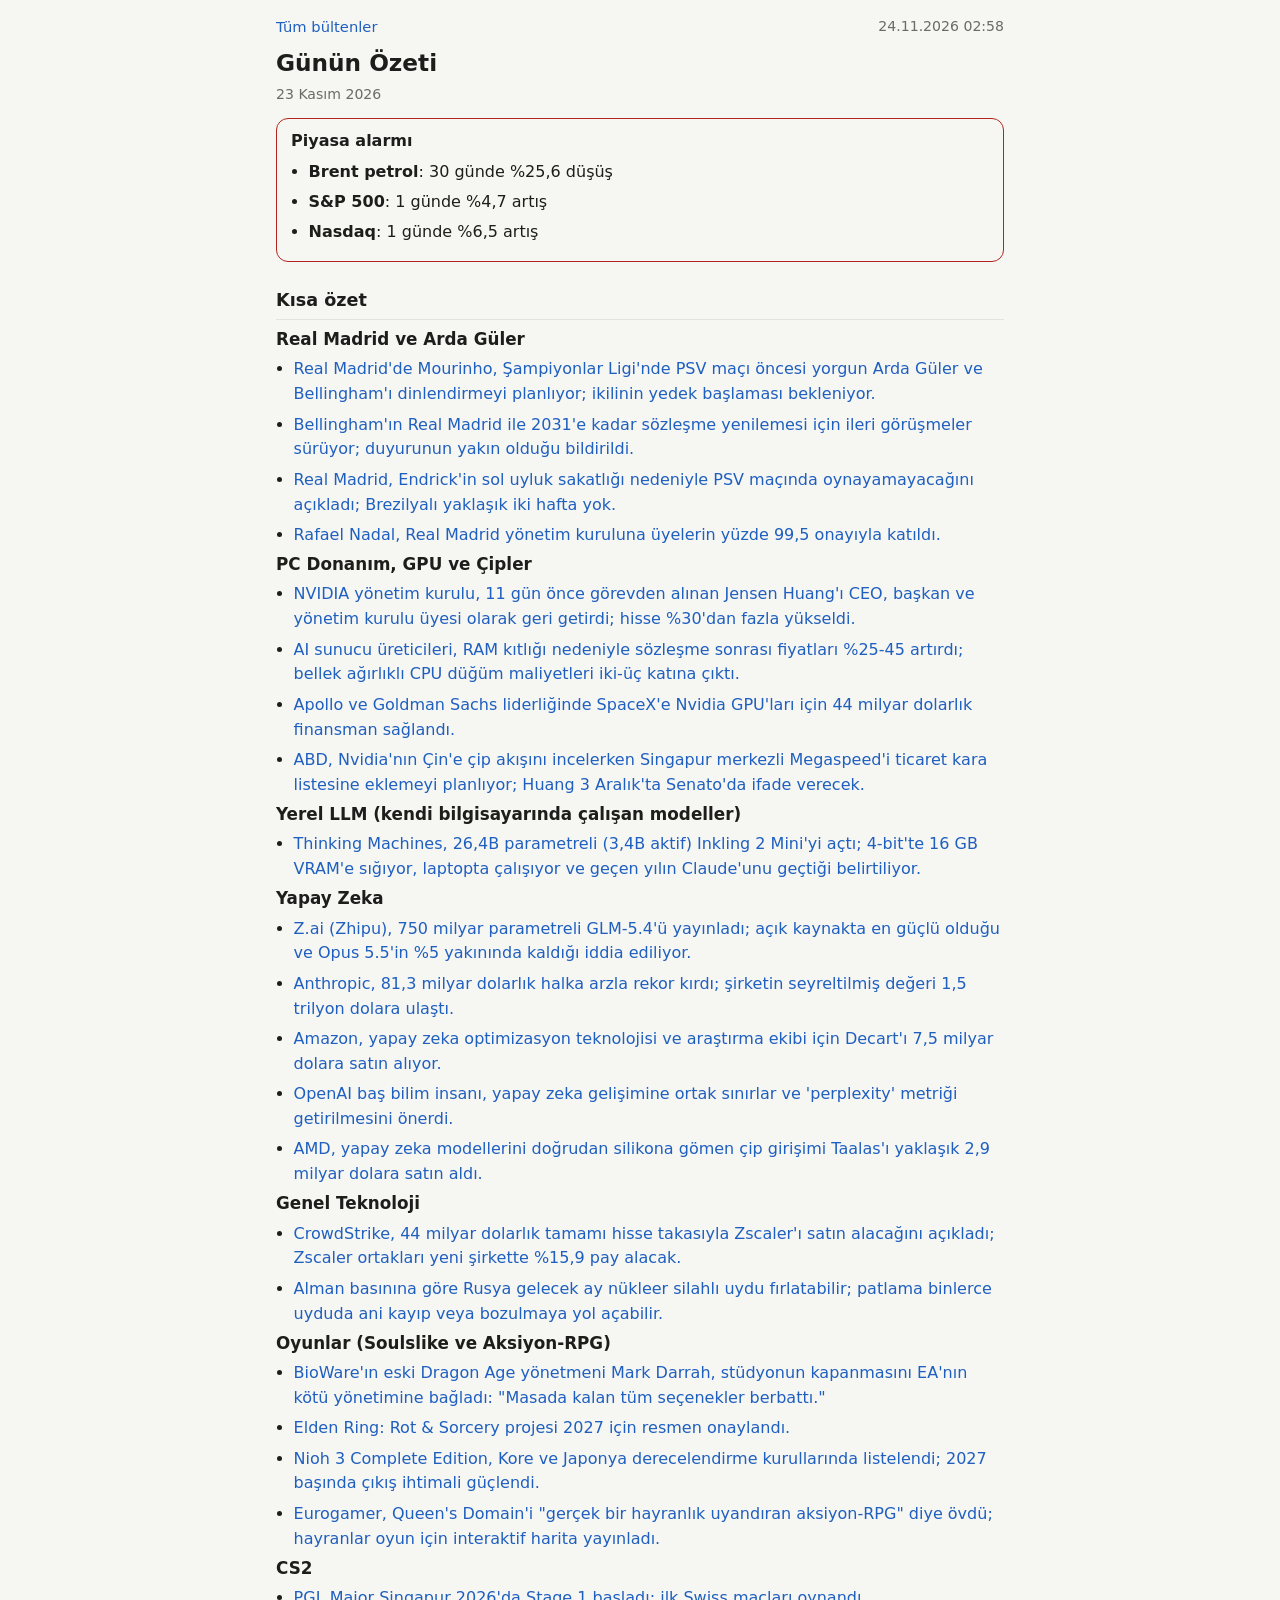
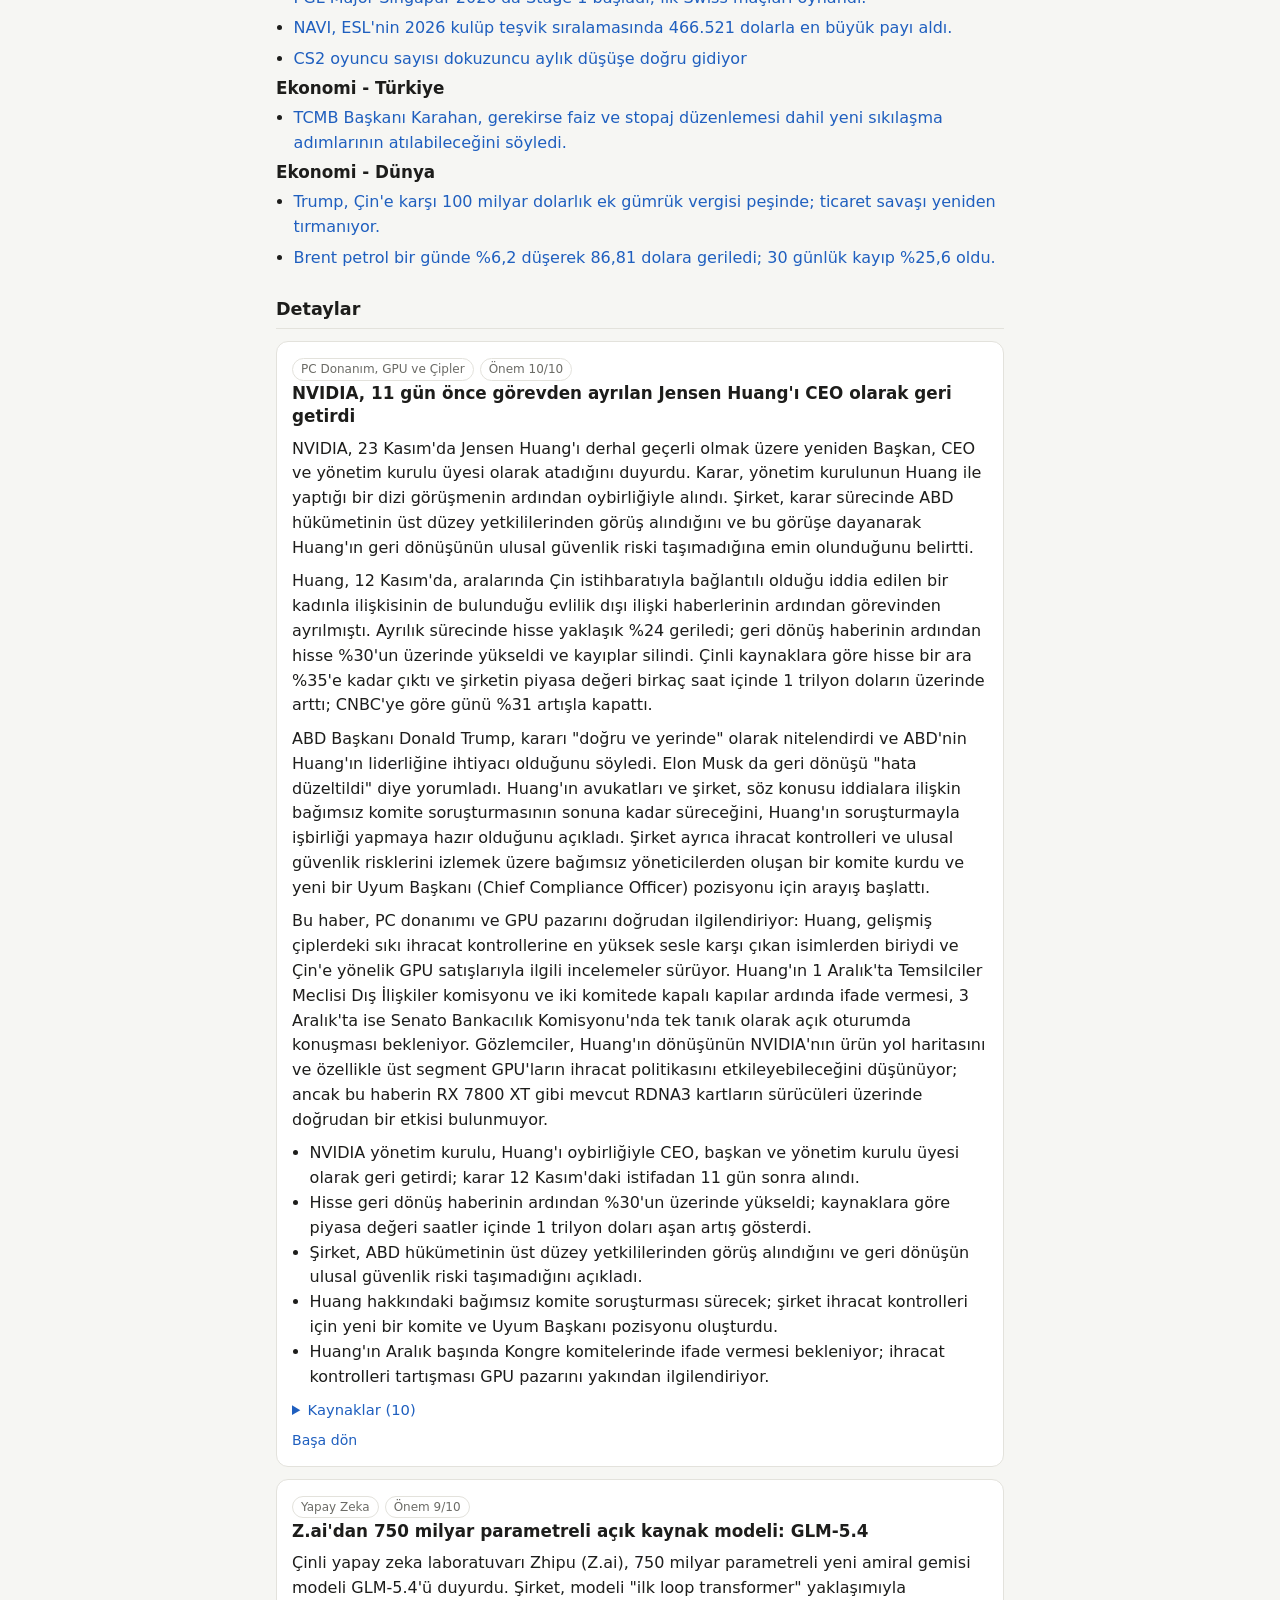
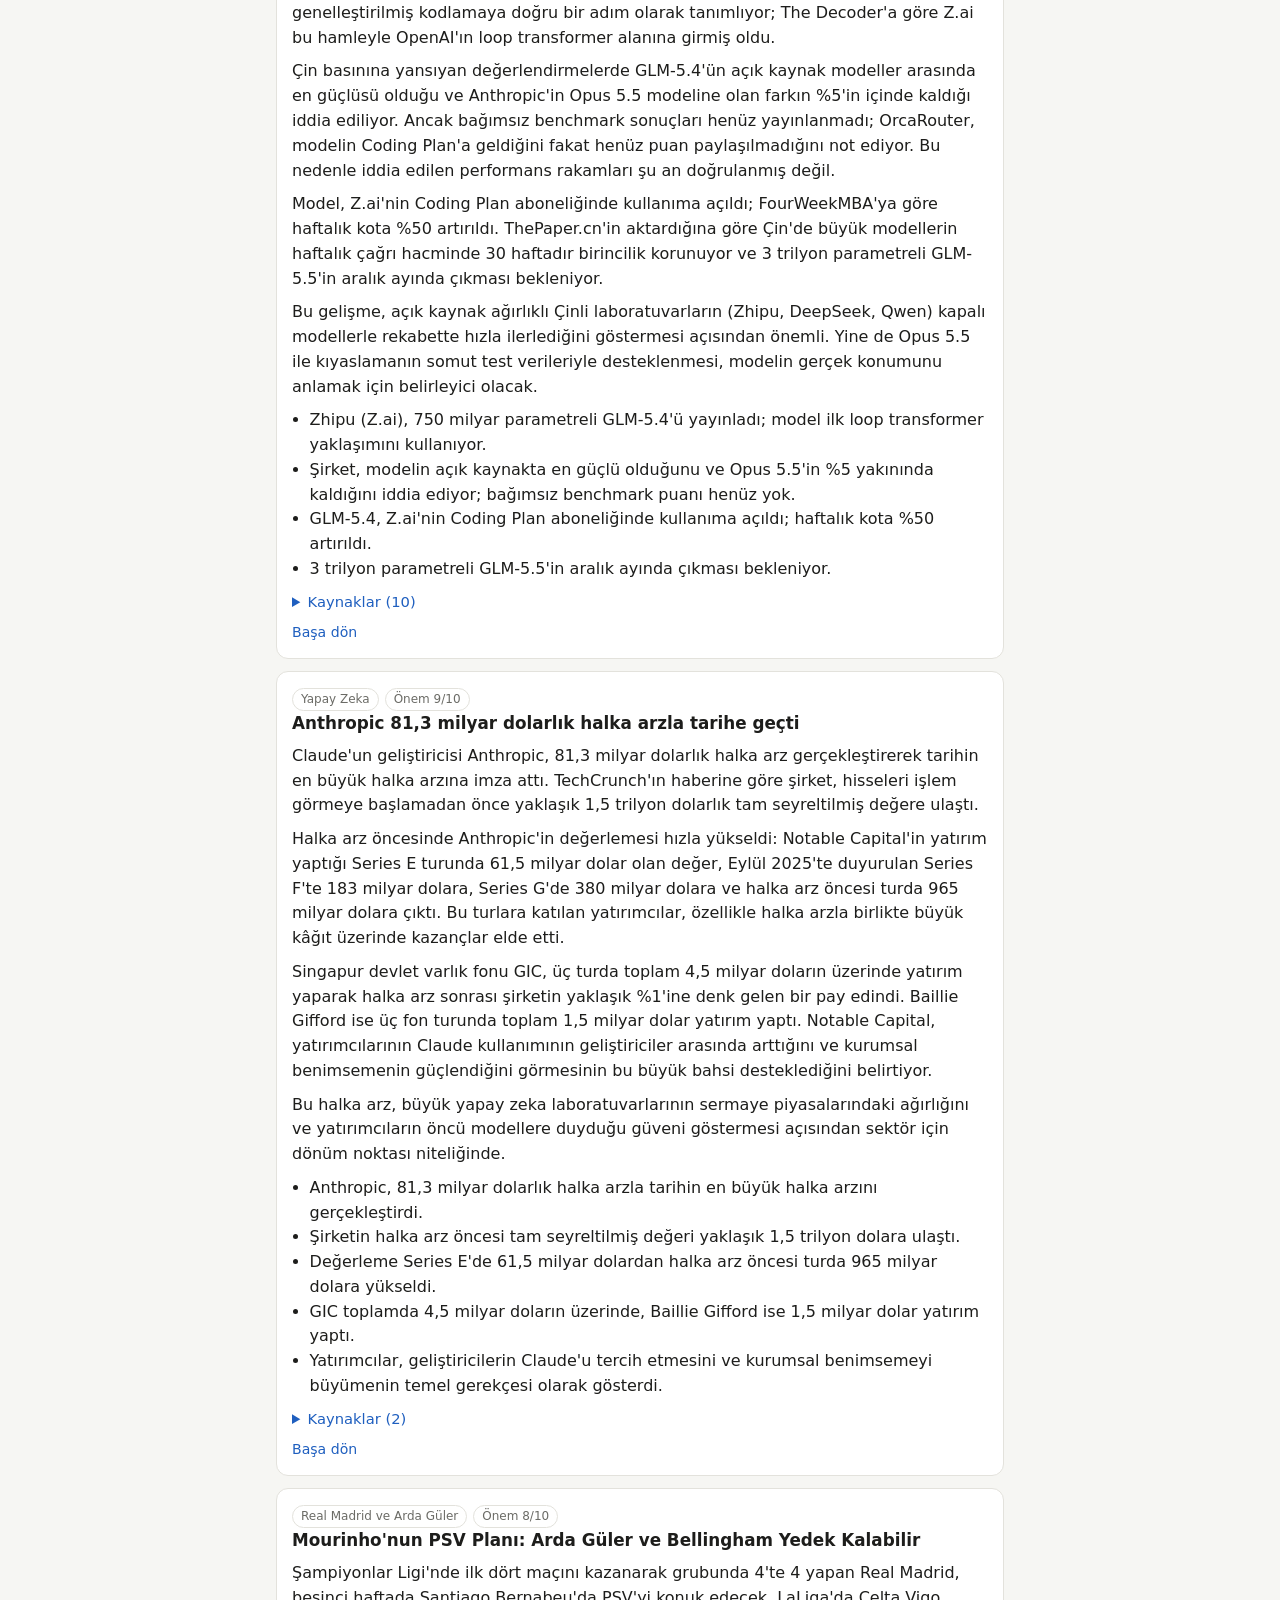
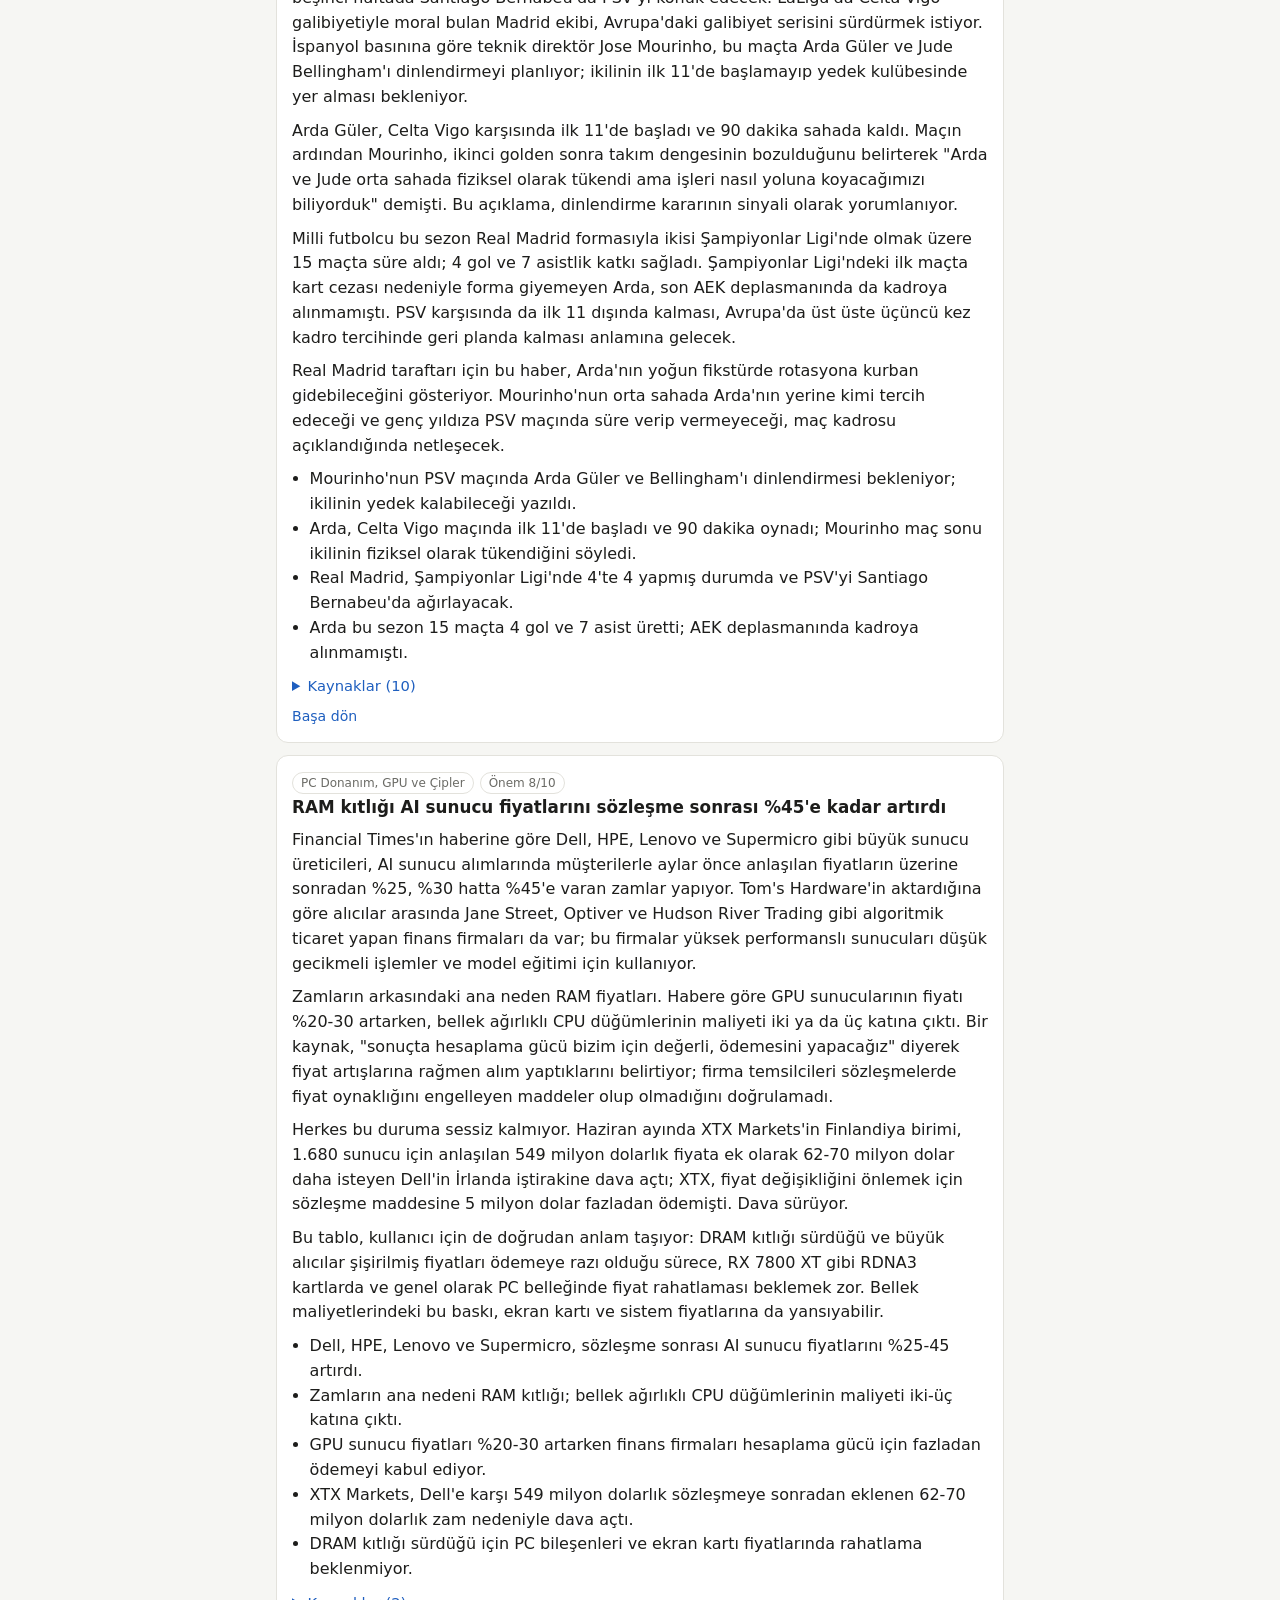
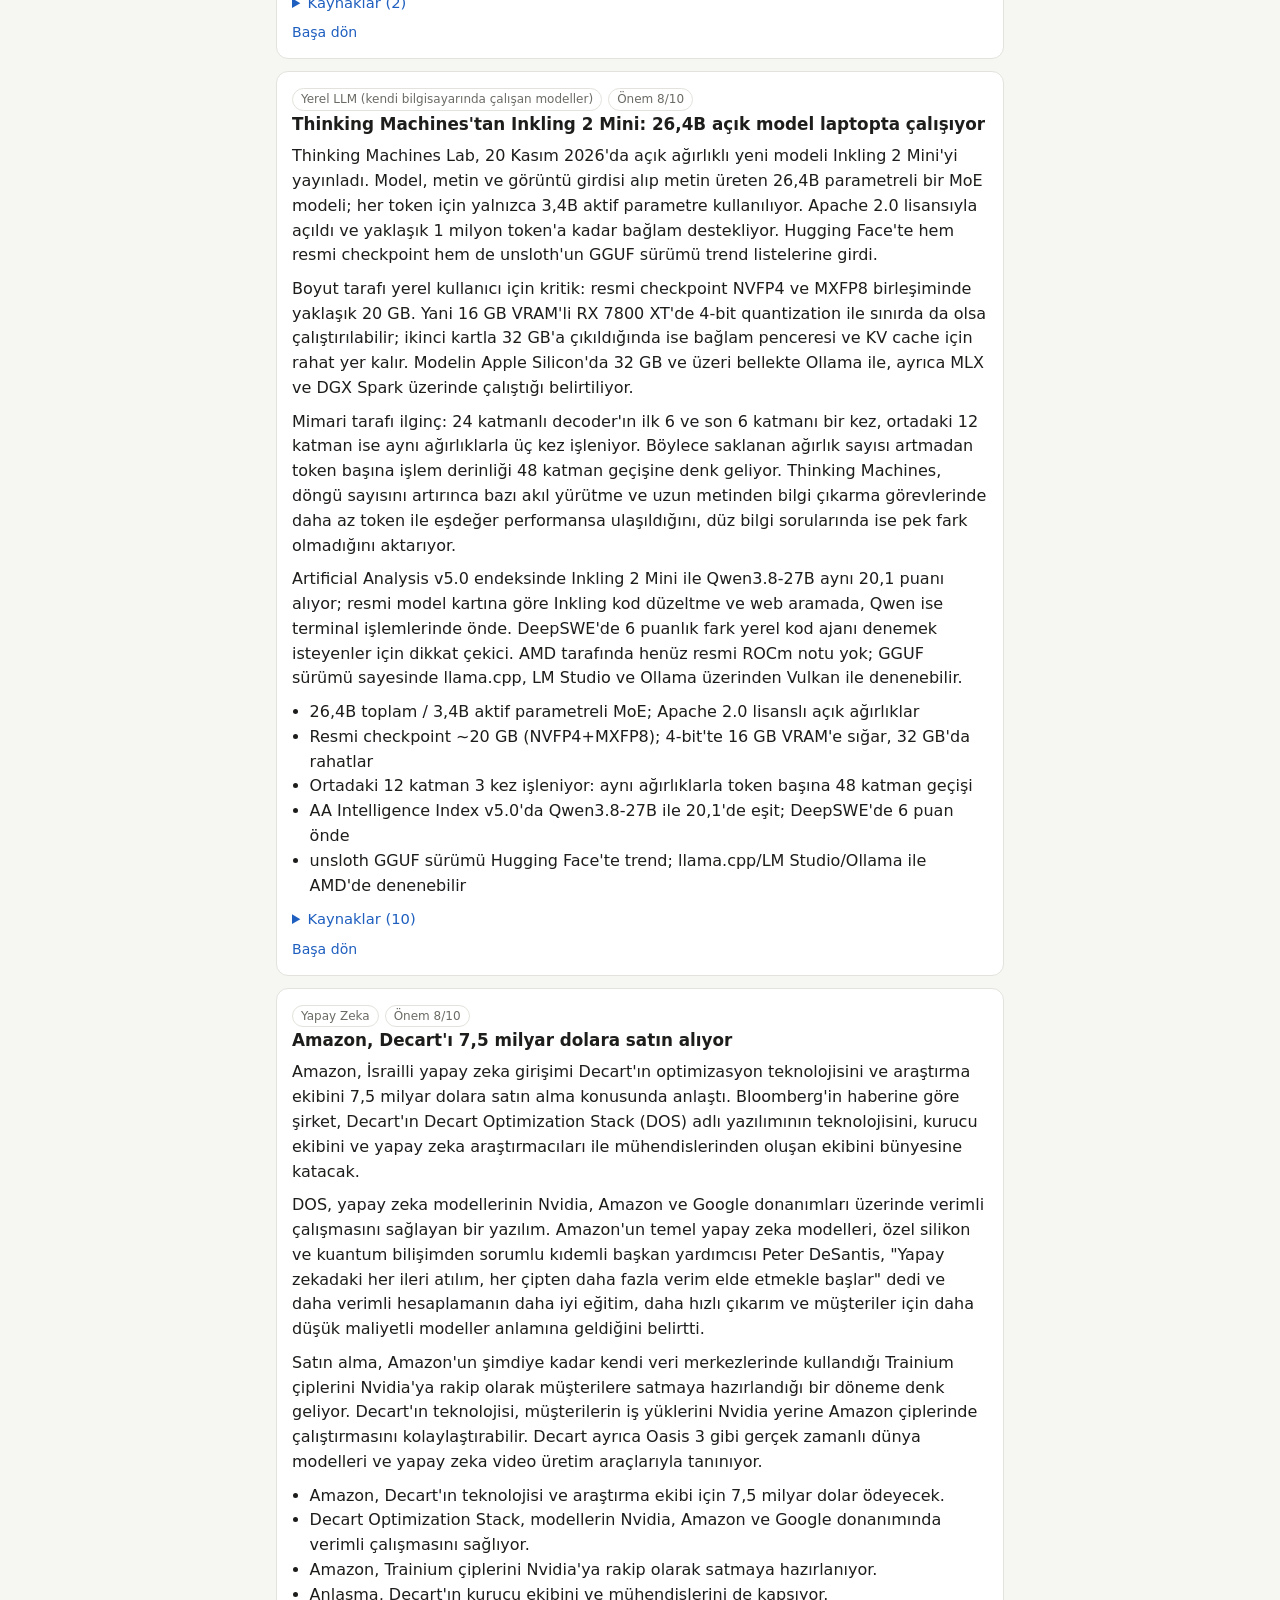
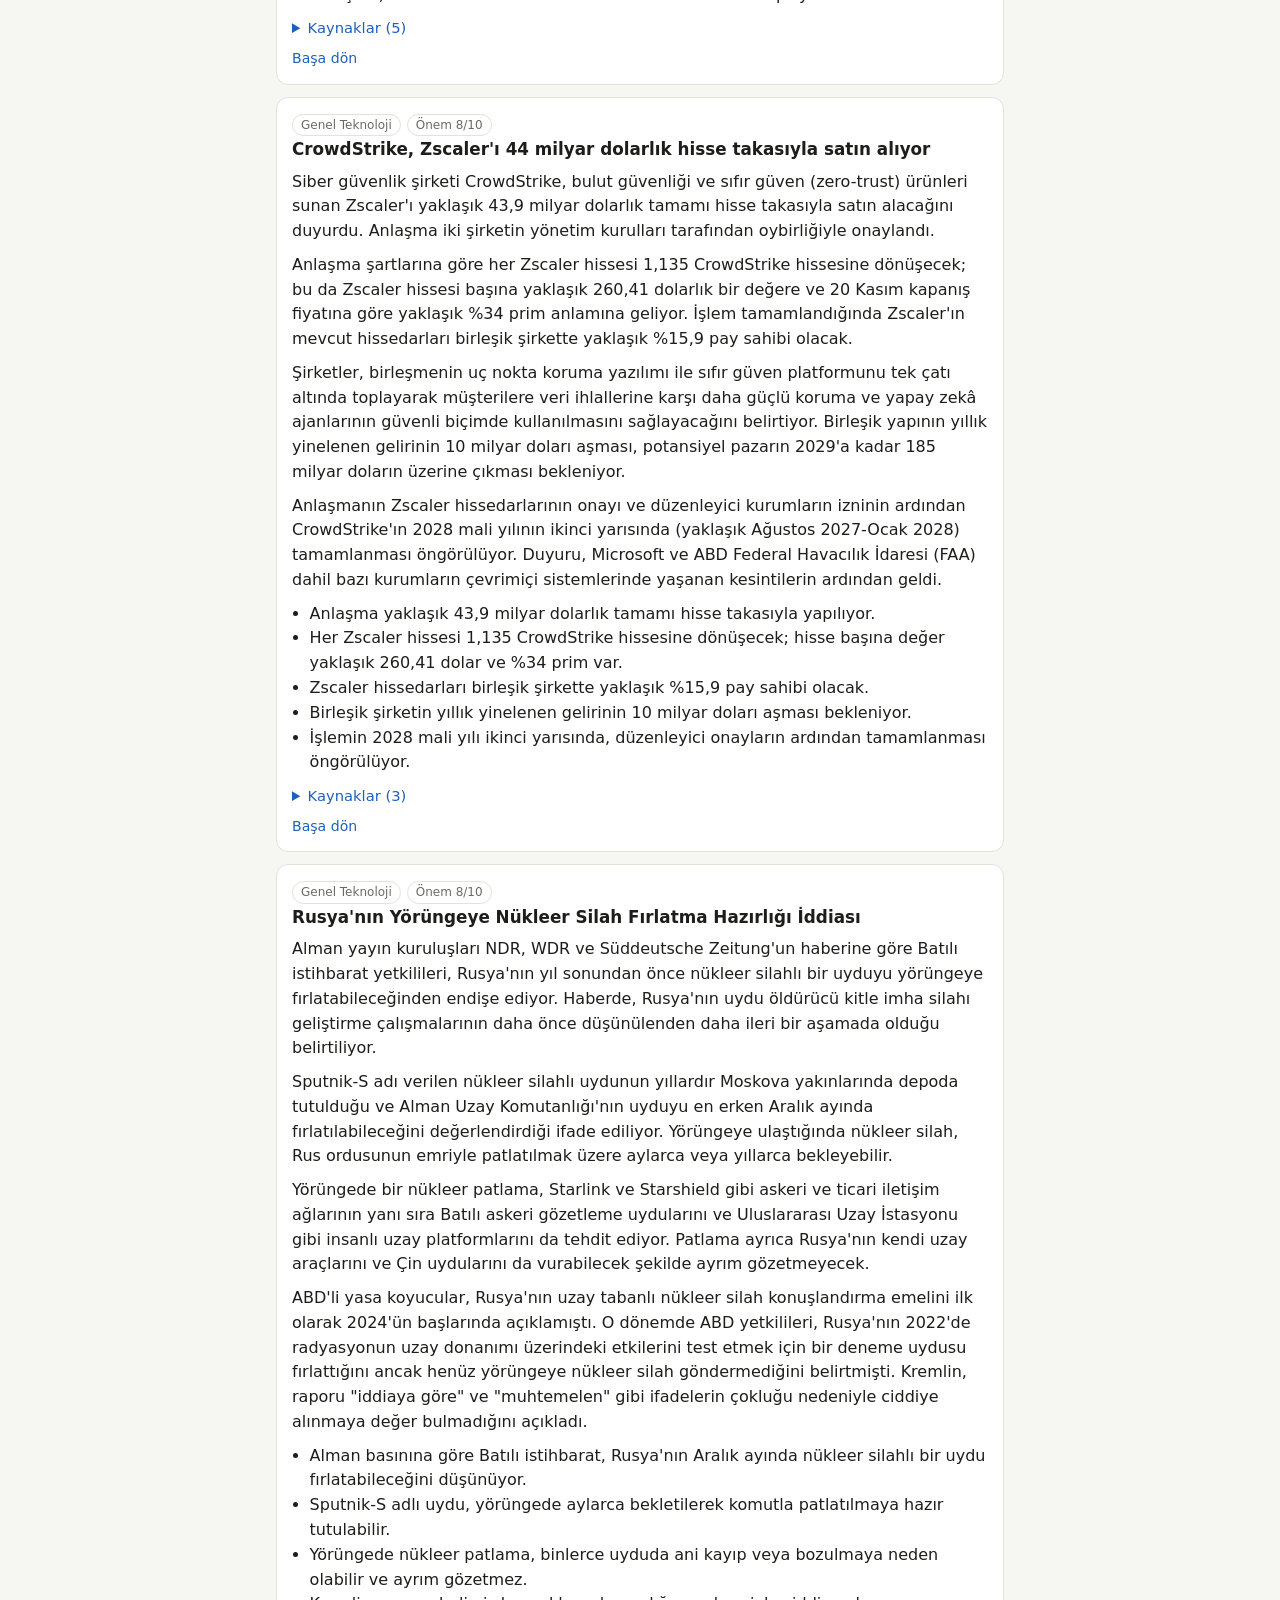
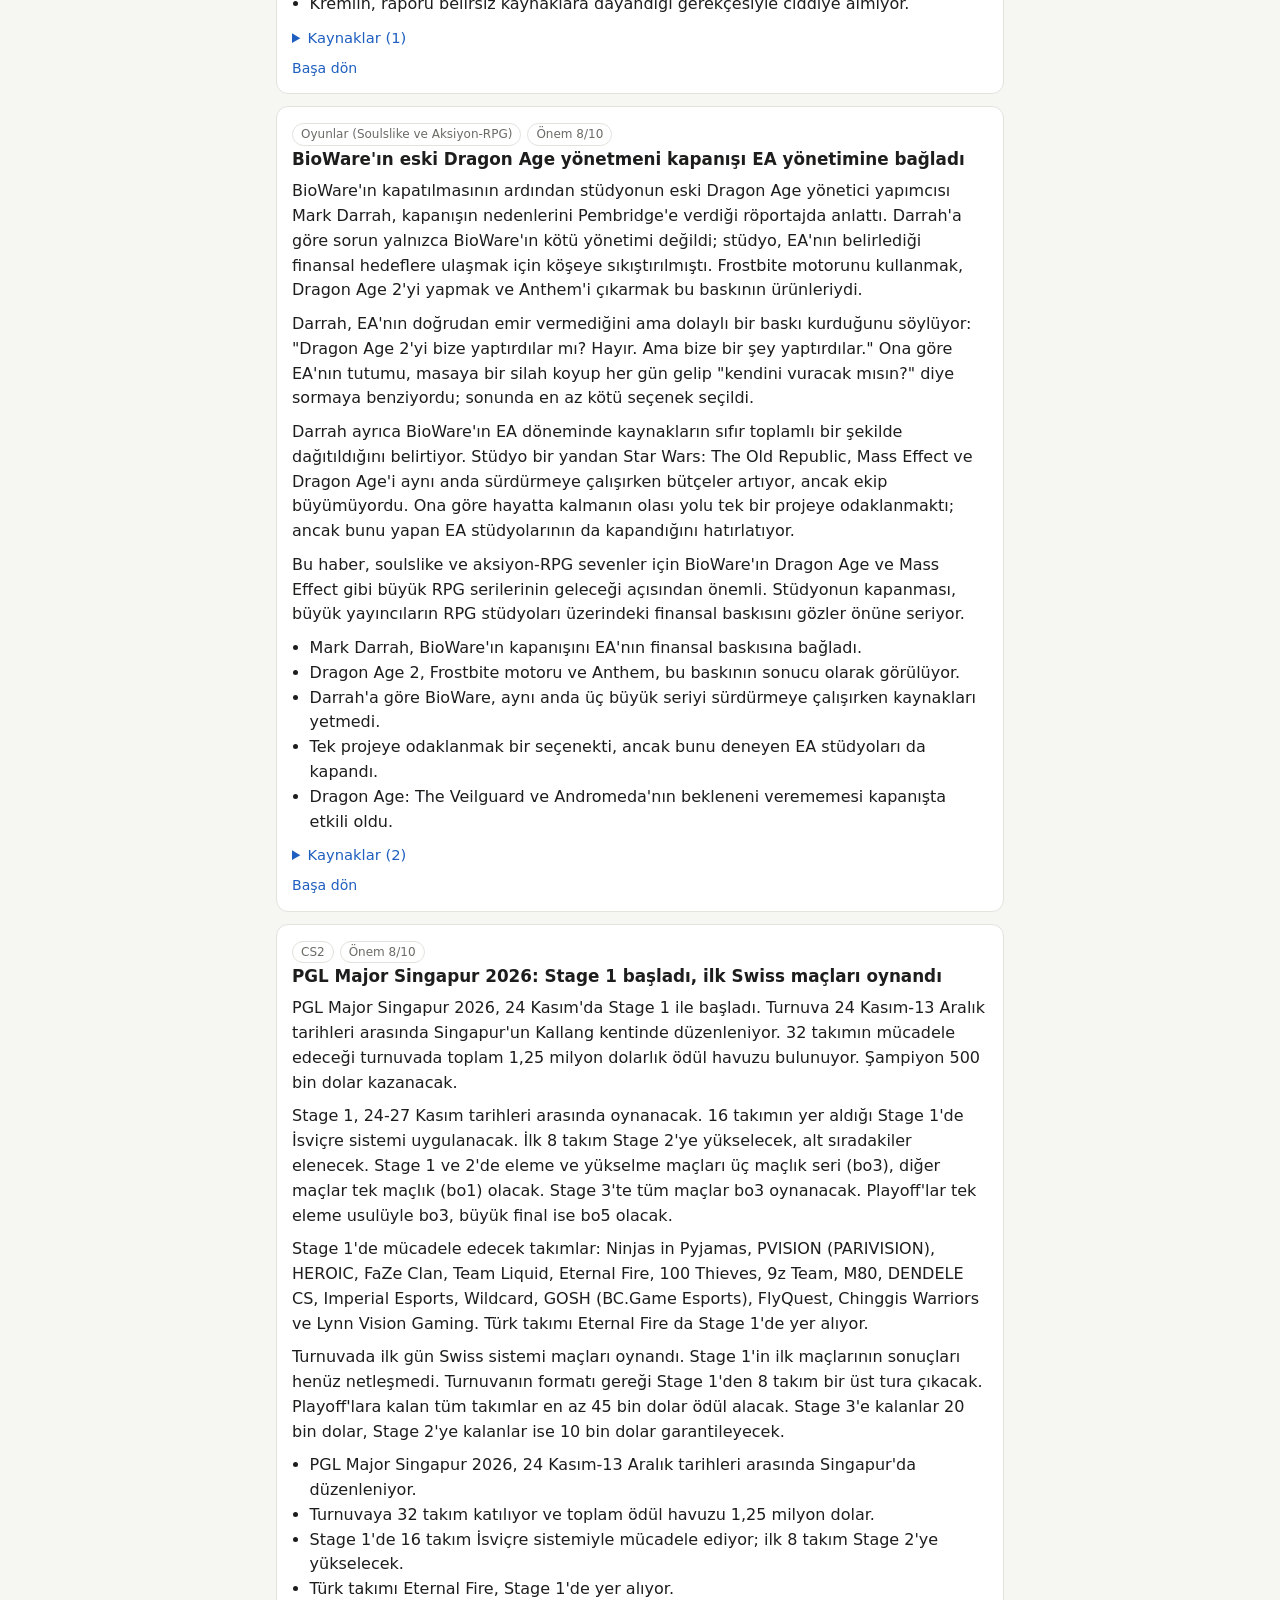
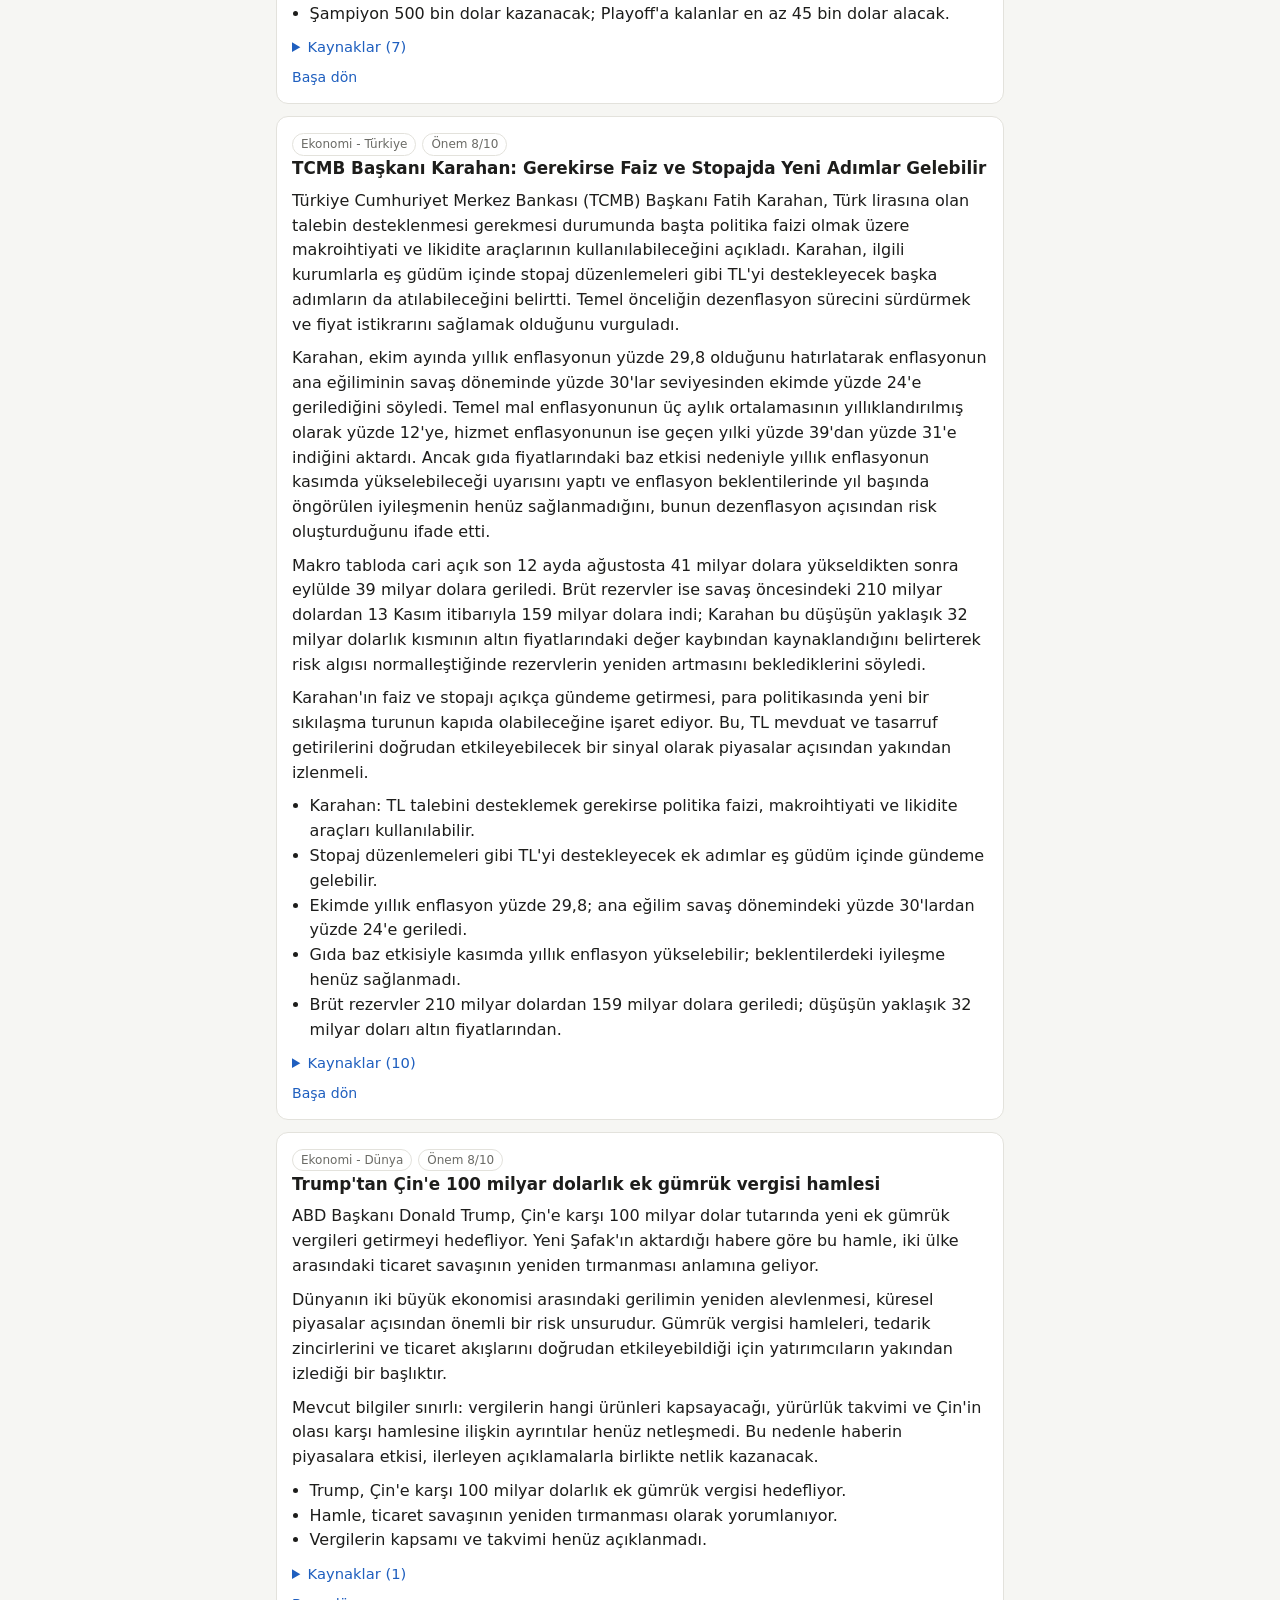
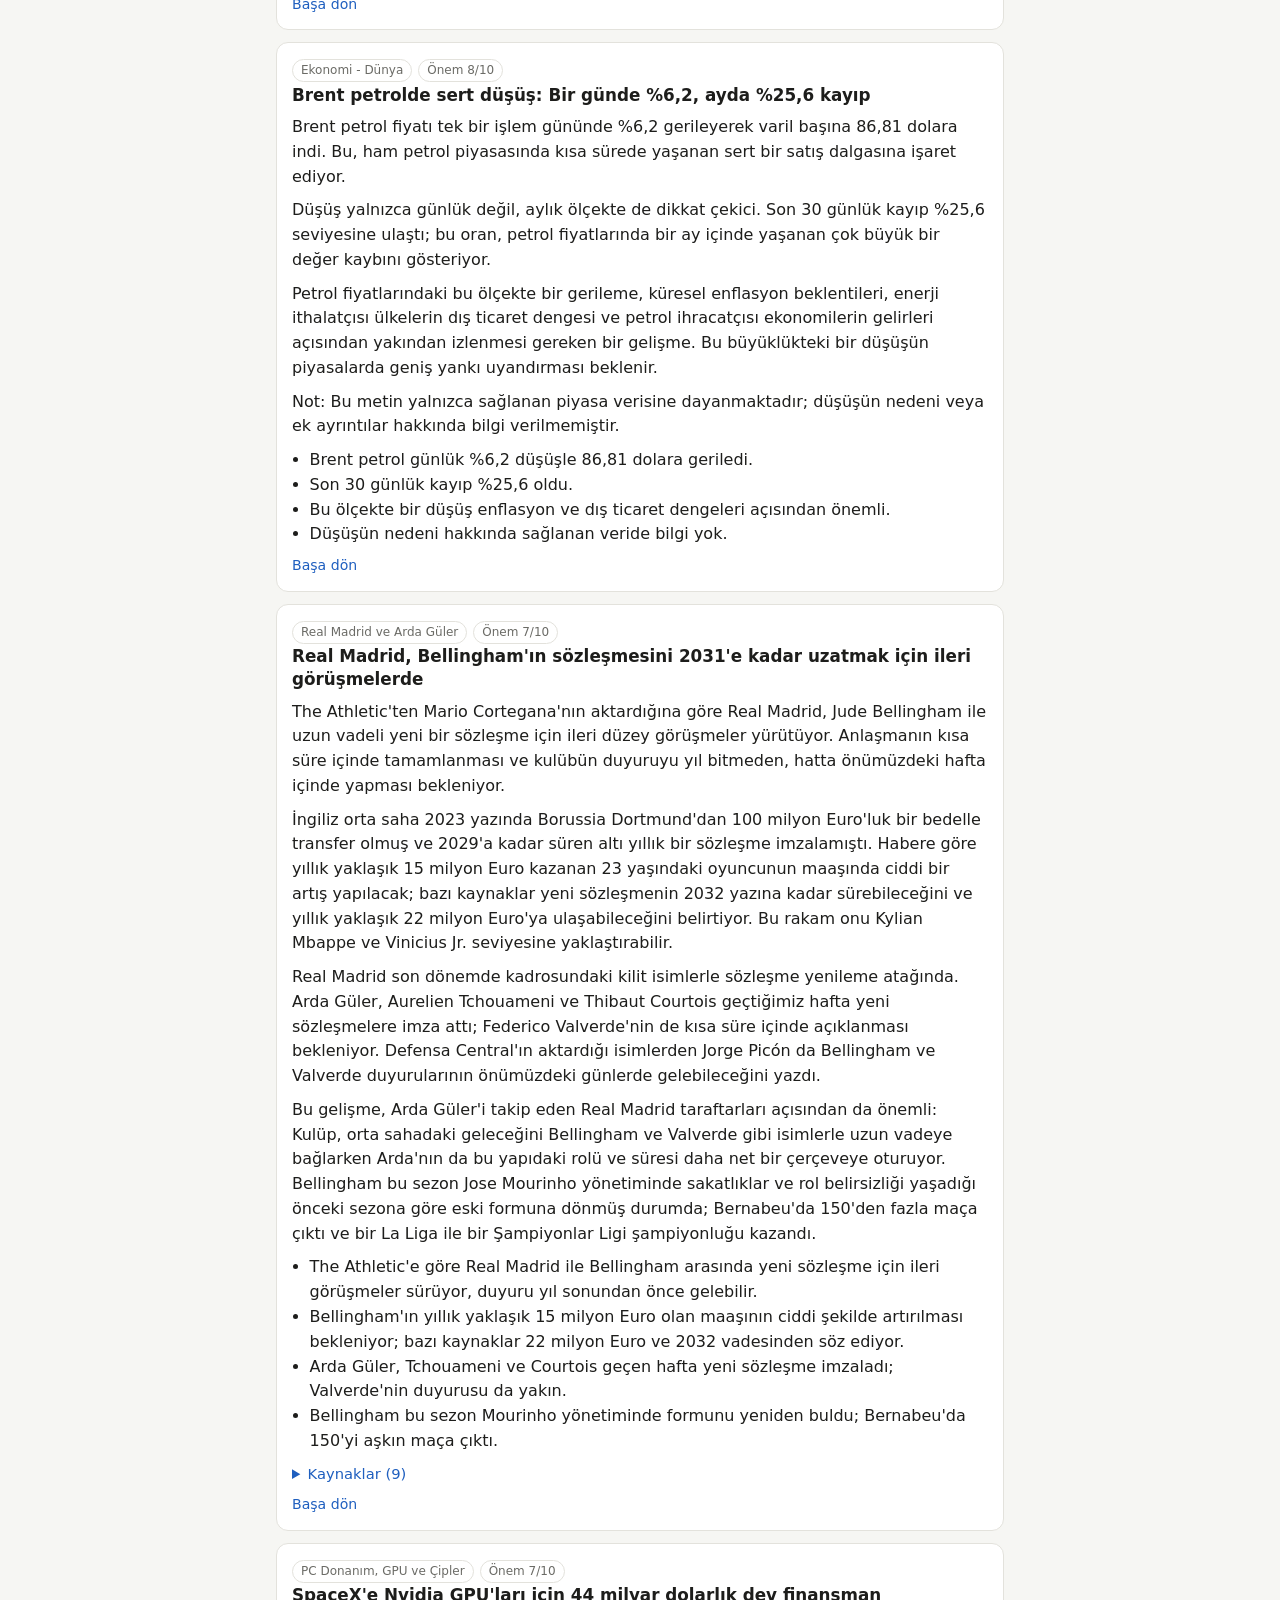
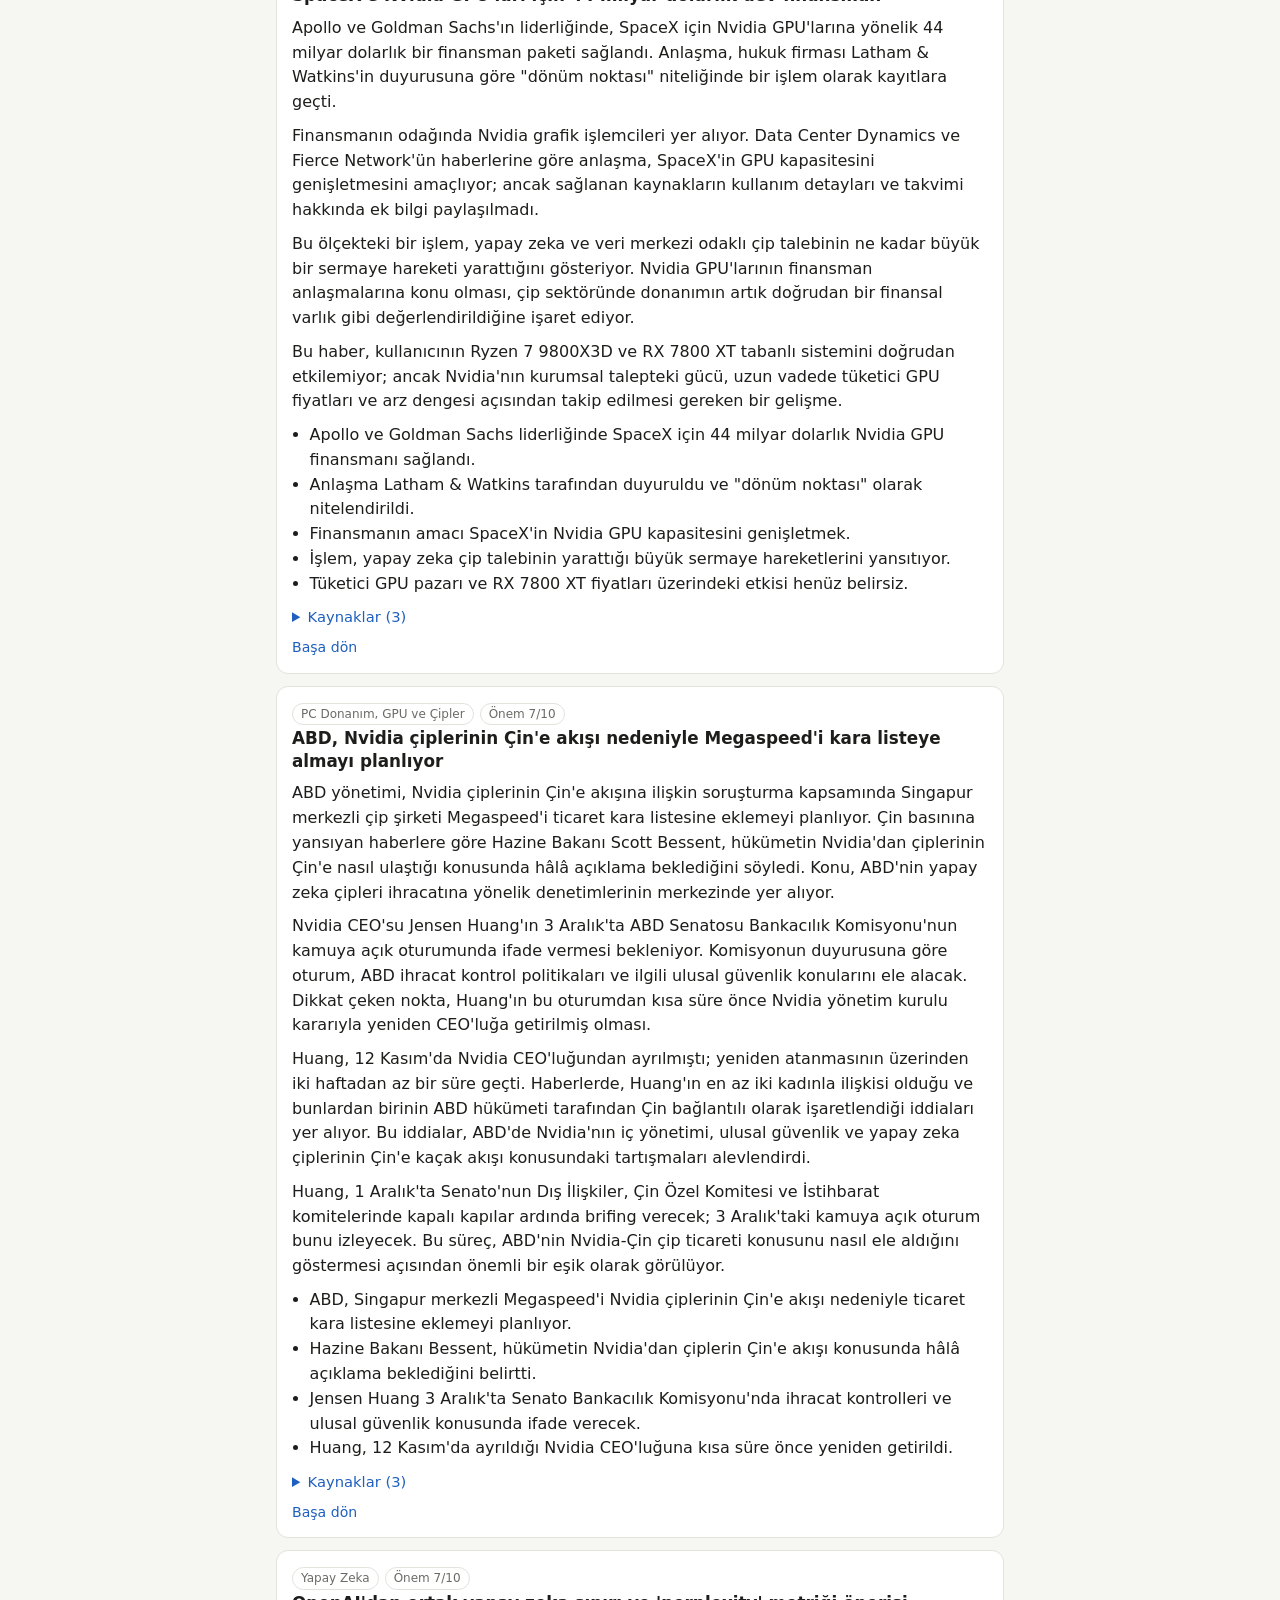
==== docs/b/2026-11-23.html @ ce95e251 "Bülten tarihi düzeltildi (24 -> 23 Kasım Pazartesi), elle çalıştırmada gün seçimi, 2 yıllık saklama " ====
<!doctype html><html lang="tr"><head><meta charset="utf-8">
<meta name="viewport" content="width=device-width,initial-scale=1">
<title>Bülten 23 Kasım 2026</title><link rel="stylesheet" href="../style.css">
<link rel="manifest" href="../manifest.json"><meta name="theme-color" content="#1f5fbf">
</head><body><main><nav class="top"><a href="../index.html">Tüm bültenler</a><span class="muted">24.11.2026 02:58</span></nav><h1>Günün Özeti</h1><div class="muted">23 Kasım 2026</div><div class="alarmbox"><b>Piyasa alarmı</b><ul class="sum"><li><b>Brent petrol</b>: 30 günde %25,6 düşüş</li><li><b>S&amp;P 500</b>: 1 günde %4,7 artış</li><li><b>Nasdaq</b>: 1 günde %6,5 artış</li></ul></div><h2>Kısa özet</h2><h3>Real Madrid ve Arda Güler</h3><ul class="sum"><li><a href="#real_madrid-1">Real Madrid&#x27;de Mourinho, Şampiyonlar Ligi&#x27;nde PSV maçı öncesi yorgun Arda Güler ve Bellingham&#x27;ı dinlendirmeyi planlıyor; ikilinin yedek başlaması bekleniyor.</a></li><li><a href="#real_madrid-2">Bellingham&#x27;ın Real Madrid ile 2031&#x27;e kadar sözleşme yenilemesi için ileri görüşmeler sürüyor; duyurunun yakın olduğu bildirildi.</a></li><li><a href="#real_madrid-3">Real Madrid, Endrick&#x27;in sol uyluk sakatlığı nedeniyle PSV maçında oynayamayacağını açıkladı; Brezilyalı yaklaşık iki hafta yok.</a></li><li><a href="#real_madrid-4">Rafael Nadal, Real Madrid yönetim kuruluna üyelerin yüzde 99,5 onayıyla katıldı.</a></li></ul><h3>PC Donanım, GPU ve Çipler</h3><ul class="sum"><li><a href="#pc_donanim-1">NVIDIA yönetim kurulu, 11 gün önce görevden alınan Jensen Huang&#x27;ı CEO, başkan ve yönetim kurulu üyesi olarak geri getirdi; hisse %30&#x27;dan fazla yükseldi.</a></li><li><a href="#pc_donanim-2">AI sunucu üreticileri, RAM kıtlığı nedeniyle sözleşme sonrası fiyatları %25-45 artırdı; bellek ağırlıklı CPU düğüm maliyetleri iki-üç katına çıktı.</a></li><li><a href="#pc_donanim-3">Apollo ve Goldman Sachs liderliğinde SpaceX&#x27;e Nvidia GPU&#x27;ları için 44 milyar dolarlık finansman sağlandı.</a></li><li><a href="#pc_donanim-4">ABD, Nvidia&#x27;nın Çin&#x27;e çip akışını incelerken Singapur merkezli Megaspeed&#x27;i ticaret kara listesine eklemeyi planlıyor; Huang 3 Aralık&#x27;ta Senato&#x27;da ifade verecek.</a></li></ul><h3>Yerel LLM (kendi bilgisayarında çalışan modeller)</h3><ul class="sum"><li><a href="#yerel_llm-1">Thinking Machines, 26,4B parametreli (3,4B aktif) Inkling 2 Mini&#x27;yi açtı; 4-bit&#x27;te 16 GB VRAM&#x27;e sığıyor, laptopta çalışıyor ve geçen yılın Claude&#x27;unu geçtiği belirtiliyor.</a></li></ul><h3>Yapay Zeka</h3><ul class="sum"><li><a href="#yapay_zeka-1">Z.ai (Zhipu), 750 milyar parametreli GLM-5.4&#x27;ü yayınladı; açık kaynakta en güçlü olduğu ve Opus 5.5&#x27;in %5 yakınında kaldığı iddia ediliyor.</a></li><li><a href="#yapay_zeka-2">Anthropic, 81,3 milyar dolarlık halka arzla rekor kırdı; şirketin seyreltilmiş değeri 1,5 trilyon dolara ulaştı.</a></li><li><a href="#yapay_zeka-3">Amazon, yapay zeka optimizasyon teknolojisi ve araştırma ekibi için Decart&#x27;ı 7,5 milyar dolara satın alıyor.</a></li><li><a href="#yapay_zeka-4">OpenAI baş bilim insanı, yapay zeka gelişimine ortak sınırlar ve &#x27;perplexity&#x27; metriği getirilmesini önerdi.</a></li><li><a href="#yapay_zeka-5">AMD, yapay zeka modellerini doğrudan silikona gömen çip girişimi Taalas&#x27;ı yaklaşık 2,9 milyar dolara satın aldı.</a></li></ul><h3>Genel Teknoloji</h3><ul class="sum"><li><a href="#teknoloji-1">CrowdStrike, 44 milyar dolarlık tamamı hisse takasıyla Zscaler&#x27;ı satın alacağını açıkladı; Zscaler ortakları yeni şirkette %15,9 pay alacak.</a></li><li><a href="#teknoloji-2">Alman basınına göre Rusya gelecek ay nükleer silahlı uydu fırlatabilir; patlama binlerce uyduda ani kayıp veya bozulmaya yol açabilir.</a></li></ul><h3>Oyunlar (Soulslike ve Aksiyon-RPG)</h3><ul class="sum"><li><a href="#oyunlar-1">BioWare&#x27;ın eski Dragon Age yönetmeni Mark Darrah, stüdyonun kapanmasını EA&#x27;nın kötü yönetimine bağladı: &quot;Masada kalan tüm seçenekler berbattı.&quot;</a></li><li><a href="#oyunlar-2">Elden Ring: Rot &amp; Sorcery projesi 2027 için resmen onaylandı.</a></li><li><a href="#oyunlar-3">Nioh 3 Complete Edition, Kore ve Japonya derecelendirme kurullarında listelendi; 2027 başında çıkış ihtimali güçlendi.</a></li><li><a href="#oyunlar-4">Eurogamer, Queen&#x27;s Domain&#x27;i &quot;gerçek bir hayranlık uyandıran aksiyon-RPG&quot; diye övdü; hayranlar oyun için interaktif harita yayınladı.</a></li></ul><h3>CS2</h3><ul class="sum"><li><a href="#cs2-1">PGL Major Singapur 2026&#x27;da Stage 1 başladı; ilk Swiss maçları oynandı.</a></li><li><a href="#cs2-2">NAVI, ESL&#x27;nin 2026 kulüp teşvik sıralamasında 466.521 dolarla en büyük payı aldı.</a></li><li><a href="#cs2-3">CS2 oyuncu sayısı dokuzuncu aylık düşüşe doğru gidiyor</a></li></ul><h3>Ekonomi - Türkiye</h3><ul class="sum"><li><a href="#ekonomi_tr-1">TCMB Başkanı Karahan, gerekirse faiz ve stopaj düzenlemesi dahil yeni sıkılaşma adımlarının atılabileceğini söyledi.</a></li></ul><h3>Ekonomi - Dünya</h3><ul class="sum"><li><a href="#ekonomi_dunya-1">Trump, Çin&#x27;e karşı 100 milyar dolarlık ek gümrük vergisi peşinde; ticaret savaşı yeniden tırmanıyor.</a></li><li><a href="#ekonomi_dunya-2">Brent petrol bir günde %6,2 düşerek 86,81 dolara geriledi; 30 günlük kayıp %25,6 oldu.</a></li></ul><h2>Detaylar</h2><article class="card" id="pc_donanim-1"><div><span class="tag">PC Donanım, GPU ve Çipler</span><span class="tag">Önem 10/10</span></div><h3>NVIDIA, 11 gün önce görevden ayrılan Jensen Huang&#x27;ı CEO olarak geri getirdi</h3><p>NVIDIA, 23 Kasım&#x27;da Jensen Huang&#x27;ı derhal geçerli olmak üzere yeniden Başkan, CEO ve yönetim kurulu üyesi olarak atadığını duyurdu. Karar, yönetim kurulunun Huang ile yaptığı bir dizi görüşmenin ardından oybirliğiyle alındı. Şirket, karar sürecinde ABD hükümetinin üst düzey yetkililerinden görüş alındığını ve bu görüşe dayanarak Huang&#x27;ın geri dönüşünün ulusal güvenlik riski taşımadığına emin olunduğunu belirtti.</p><p>Huang, 12 Kasım&#x27;da, aralarında Çin istihbaratıyla bağlantılı olduğu iddia edilen bir kadınla ilişkisinin de bulunduğu evlilik dışı ilişki haberlerinin ardından görevinden ayrılmıştı. Ayrılık sürecinde hisse yaklaşık %24 geriledi; geri dönüş haberinin ardından hisse %30&#x27;un üzerinde yükseldi ve kayıplar silindi. Çinli kaynaklara göre hisse bir ara %35&#x27;e kadar çıktı ve şirketin piyasa değeri birkaç saat içinde 1 trilyon doların üzerinde arttı; CNBC&#x27;ye göre günü %31 artışla kapattı.</p><p>ABD Başkanı Donald Trump, kararı &quot;doğru ve yerinde&quot; olarak nitelendirdi ve ABD&#x27;nin Huang&#x27;ın liderliğine ihtiyacı olduğunu söyledi. Elon Musk da geri dönüşü &quot;hata düzeltildi&quot; diye yorumladı. Huang&#x27;ın avukatları ve şirket, söz konusu iddialara ilişkin bağımsız komite soruşturmasının sonuna kadar süreceğini, Huang&#x27;ın soruşturmayla işbirliği yapmaya hazır olduğunu açıkladı. Şirket ayrıca ihracat kontrolleri ve ulusal güvenlik risklerini izlemek üzere bağımsız yöneticilerden oluşan bir komite kurdu ve yeni bir Uyum Başkanı (Chief Compliance Officer) pozisyonu için arayış başlattı.</p><p>Bu haber, PC donanımı ve GPU pazarını doğrudan ilgilendiriyor: Huang, gelişmiş çiplerdeki sıkı ihracat kontrollerine en yüksek sesle karşı çıkan isimlerden biriydi ve Çin&#x27;e yönelik GPU satışlarıyla ilgili incelemeler sürüyor. Huang&#x27;ın 1 Aralık&#x27;ta Temsilciler Meclisi Dış İlişkiler komisyonu ve iki komitede kapalı kapılar ardında ifade vermesi, 3 Aralık&#x27;ta ise Senato Bankacılık Komisyonu&#x27;nda tek tanık olarak açık oturumda konuşması bekleniyor. Gözlemciler, Huang&#x27;ın dönüşünün NVIDIA&#x27;nın ürün yol haritasını ve özellikle üst segment GPU&#x27;ların ihracat politikasını etkileyebileceğini düşünüyor; ancak bu haberin RX 7800 XT gibi mevcut RDNA3 kartların sürücüleri üzerinde doğrudan bir etkisi bulunmuyor.</p><ul class=kp><li>NVIDIA yönetim kurulu, Huang&#x27;ı oybirliğiyle CEO, başkan ve yönetim kurulu üyesi olarak geri getirdi; karar 12 Kasım&#x27;daki istifadan 11 gün sonra alındı.</li><li>Hisse geri dönüş haberinin ardından %30&#x27;un üzerinde yükseldi; kaynaklara göre piyasa değeri saatler içinde 1 trilyon doları aşan artış gösterdi.</li><li>Şirket, ABD hükümetinin üst düzey yetkililerinden görüş alındığını ve geri dönüşün ulusal güvenlik riski taşımadığını açıkladı.</li><li>Huang hakkındaki bağımsız komite soruşturması sürecek; şirket ihracat kontrolleri için yeni bir komite ve Uyum Başkanı pozisyonu oluşturdu.</li><li>Huang&#x27;ın Aralık başında Kongre komitelerinde ifade vermesi bekleniyor; ihracat kontrolleri tartışması GPU pazarını yakından ilgilendiriyor.</li></ul><details><summary>Kaynaklar (10)</summary><ul class="src"><li><span class="l">EN</span><a href="https://nvidianews.nvidia.com/news/nvidia-board-reinstates-jensen-huang-as-president-ceo-and-board-director" target="_blank" rel="noopener">Jensen Huang Reinstated as Nvidia CEO</a> <span class="muted">nvidianews.nvidia.com</span></li><li><span class="l">EN</span><a href="https://www.cnbc.com/2026/11/23/nvidia-jensen-huang-ceo.html" target="_blank" rel="noopener">Nvidia Reinstates Jensen Huang as CEO</a> <span class="muted">cnbc.com</span></li><li><span class="l">EN</span><a href="https://www.tomshardware.com/tech-industry/nvidia-reinstates-jensen-huang-as-ceo-following-unanimous-vote-by-company-board-11-day-exit-from-company-saw-stock-prices-fall-by-24-percent-after-affair-scandal" target="_blank" rel="noopener">Nvidia reinstates Jensen Huang as CEO following unanimous vote by company board</a> <span class="muted">Tom&#x27;s Hardware</span></li><li><span class="l">EN</span><a href="https://wccftech.com/nvidia-reinstates-jensen-huang-ceo-board-of-director/" target="_blank" rel="noopener">NVIDIA Says Jensen Huang Isn’t A Security Risk As It Reinstalls Him As CEO After Consulting Senior US Officials</a> <span class="muted">Wccftech</span></li><li><span class="l">EN</span><a href="https://wccftech.com/__trashed-17/" target="_blank" rel="noopener">Jensen Huang Was Reinstated As NVIDIA CEO In A Sunday Board Decision That Kept Interim CEO Collette Kress Out Of The Loop, Says Bloomberg</a> <span class="muted">Wccftech</span></li><li><span class="l">EN</span><a href="https://wccftech.com/nvidia-employees-give-reinstated-ceo-jensen-a-heros-reception-at-endeavor-hq/" target="_blank" rel="noopener">NVIDIA Employees Give Reinstated CEO, Jensen, A Hero’s Reception At Endeavor HQ, Hopes To Get An RTX Spark To Work On As His New PC</a> <span class="muted">Wccftech</span></li><li><span class="l">EN</span><a href="https://www.tomshardware.com/tech-industry/big-tech/jensen-huang-returns-to-applause-from-employees-at-nvidia-hq-some-employees-reportedly-disgruntled-by-return-saying-this-is-the-worst-outcome" target="_blank" rel="noopener">Jensen Huang returns to applause from employees at Nvidia HQ</a> <span class="muted">Tom&#x27;s Hardware</span></li><li><span class="l">ZH</span><a href="https://www.ithome.com/1/031/250.htm" target="_blank" rel="noopener">“感谢大家给我第二次机会”：黄仁勋重返英伟达总部，员工高呼欢迎</a> <span class="muted">IT之家</span></li><li><span class="l">ZH</span><a href="https://www.ithome.com/1/031/251.htm" target="_blank" rel="noopener">黄仁勋更新 X 平台个人简介：英伟达创始人、首席执行官</a> <span class="muted">IT之家</span></li><li><span class="l">ZH</span><a href="https://www.ithome.com/1/031/211.htm" target="_blank" rel="noopener">黄仁勋：很荣幸重返英伟达，迫不及待想回去工作</a> <span class="muted">IT之家</span></li></ul></details><div class="muted" style="margin-top:.5rem"><a href="#">Başa dön</a></div></article><article class="card" id="yapay_zeka-1"><div><span class="tag">Yapay Zeka</span><span class="tag">Önem 9/10</span></div><h3>Z.ai&#x27;dan 750 milyar parametreli açık kaynak modeli: GLM-5.4</h3><p>Çinli yapay zeka laboratuvarı Zhipu (Z.ai), 750 milyar parametreli yeni amiral gemisi modeli GLM-5.4&#x27;ü duyurdu. Şirket, modeli &quot;ilk loop transformer&quot; yaklaşımıyla genelleştirilmiş kodlamaya doğru bir adım olarak tanımlıyor; The Decoder&#x27;a göre Z.ai bu hamleyle OpenAI&#x27;ın loop transformer alanına girmiş oldu.</p><p>Çin basınına yansıyan değerlendirmelerde GLM-5.4&#x27;ün açık kaynak modeller arasında en güçlüsü olduğu ve Anthropic&#x27;in Opus 5.5 modeline olan farkın %5&#x27;in içinde kaldığı iddia ediliyor. Ancak bağımsız benchmark sonuçları henüz yayınlanmadı; OrcaRouter, modelin Coding Plan&#x27;a geldiğini fakat henüz puan paylaşılmadığını not ediyor. Bu nedenle iddia edilen performans rakamları şu an doğrulanmış değil.</p><p>Model, Z.ai&#x27;nin Coding Plan aboneliğinde kullanıma açıldı; FourWeekMBA&#x27;ya göre haftalık kota %50 artırıldı. ThePaper.cn&#x27;in aktardığına göre Çin&#x27;de büyük modellerin haftalık çağrı hacminde 30 haftadır birincilik korunuyor ve 3 trilyon parametreli GLM-5.5&#x27;in aralık ayında çıkması bekleniyor.</p><p>Bu gelişme, açık kaynak ağırlıklı Çinli laboratuvarların (Zhipu, DeepSeek, Qwen) kapalı modellerle rekabette hızla ilerlediğini göstermesi açısından önemli. Yine de Opus 5.5 ile kıyaslamanın somut test verileriyle desteklenmesi, modelin gerçek konumunu anlamak için belirleyici olacak.</p><ul class=kp><li>Zhipu (Z.ai), 750 milyar parametreli GLM-5.4&#x27;ü yayınladı; model ilk loop transformer yaklaşımını kullanıyor.</li><li>Şirket, modelin açık kaynakta en güçlü olduğunu ve Opus 5.5&#x27;in %5 yakınında kaldığını iddia ediyor; bağımsız benchmark puanı henüz yok.</li><li>GLM-5.4, Z.ai&#x27;nin Coding Plan aboneliğinde kullanıma açıldı; haftalık kota %50 artırıldı.</li><li>3 trilyon parametreli GLM-5.5&#x27;in aralık ayında çıkması bekleniyor.</li></ul><details><summary>Kaynaklar (10)</summary><ul class="src"><li><span class="l">EN</span><a href="https://z.ai/blog/glm-5.4" target="_blank" rel="noopener">GLM-5.4: Toward generalized coding with our first loop transformer</a> <span class="muted">z.ai</span></li><li><span class="l">ZH</span><a href="https://news.google.com/rss/articles/CBMiWEFVX3lxTFBET1NDVWVpNlRoZTExT3FOdHQxR2Z4M0VMaGJGb240NmNVYWpNbmFfOS05OGZZUFNvZkpVVTlmbzBjWnRrWlBkNnJ4QkFEQjVTOTBjbzNQVW4?oc=5" target="_blank" rel="noopener">智谱GLM-5.4大模型发布：仍是开源最强、比Opus 5.5差距5%内</a> <span class="muted">驱动之家</span></li><li><span class="l">ZH</span><a href="https://news.google.com/rss/articles/CBMiY0FVX3lxTE92MEFZaV9KZnNuOUNuMDdUUHRRTTNkMUpwSDRIdUM3dHJtWlQteS1DM2hjdUNPV3RLNUxTMkNsZXBfbnV0WWdYQkY0cVdYOHZUZ0JhejRMQkwxSVE1MnNrcUFvVQ?oc=5" target="_blank" rel="noopener">智谱发布新一代大模型</a> <span class="muted">东方财富</span></li><li><span class="l">ZH</span><a href="https://news.google.com/rss/articles/CBMiYEFVX3lxTE91OWpEZXU1Um9vYVJKQlZCZlRIZFJoYmRkeElqX29TU0YxcnpaUnd5VnRzdXBuZi1NLTh1aTNLaElZMUFDd2szSndURjhzZHR6R1NxUUhjM1hieF9ycmdFZQ?oc=5" target="_blank" rel="noopener">中国大模型周调用量连续30周第一！智谱GLM-5.4上线，3万亿参数GLM-5.5预计12月发布</a> <span class="muted">ThePaper.cn</span></li><li><span class="l">ZH</span><a href="https://news.google.com/rss/articles/CBMijAFBVV95cUxPUFBxZFNZYllJNFlEVFdaa3dpME1WZEVsOXRJR3FnMUo4WUdzaENyUjlnVl9QY0t4bTVBMkMtN0J1a3kyenFEM0MzbG5ncVhDbmFndmctekxGMlB2OFR3UEp3NWNSLUdBTDQ3SldnRG1EQ210c00tX0lmQmU3eDdkdi1URmRjSG1nTXdUbw?oc=5" target="_blank" rel="noopener">智谱正式发布新一代大模型GLM-5.4</a> <span class="muted">Sohu</span></li><li><span class="l">ZH</span><a href="https://news.google.com/rss/articles/CBMiXkFVX3lxTE83alZWUmVPV2tXaGM5eEsyS0gtOWZaTjloUGRLMlFuaVhBOWNyTU5Ua3JMcHJzOHFWLXFBaE5QS193S1o3b3JVcFVCSWxVSnZDMFo1UmVwVTQ0aER3S3c?oc=5" target="_blank" rel="noopener">智谱 重大发布！-证券之星</a> <span class="muted">证券之星</span></li><li><span class="l">ZH</span><a href="https://news.google.com/rss/articles/CBMiZkFVX3lxTFB6eG5KVmpaOUdzTGZZSmtEcU9NTnViLTl6RjhWS014N2tfYUo4c3JJaWl6bUlLRnVDLXNQSmZNLUVhWFZoY1l1czZ1UkVYMEdyamk1aFQ1NnQ2bk16X0pmLVNabU5OUQ?oc=5" target="_blank" rel="noopener">智谱发布GLM-5.4旗舰模型</a> <span class="muted">东方财富网</span></li><li><span class="l">ZH</span><a href="https://news.google.com/rss/articles/CBMiTEFVX3lxTE4wcnRkajR6REVCM1p5a0FtVFJVUUp1UE12MzVITWZsSEZ4eXBqMmJTQU5lYmlXVEJUcmh3SVlURjNINllyZkNxUUo2WHc?oc=5" target="_blank" rel="noopener">智谱今日将发布GLM-5.4 preview，700B原生多模态先行</a> <span class="muted">www.itsdw.cn</span></li><li><span class="l">ZH</span><a href="https://news.google.com/rss/articles/CBMiY0FVX3lxTFB3T09wQVRmejNPQVh1clZ1ZkNGcWhmMGxmb0haNlN2THBiSHdCZnBfQnBWbjFNTl9wMzgycEdtMmI2S1g1SHE5TXJJZkJDRFRLQUtGSkhULWVUUlFaci1KeFRUaw?oc=5" target="_blank" rel="noopener">智谱 GLM-5.4 模型发布，已上线 Coding Plan</a> <span class="muted">金融界</span></li><li><span class="l">EN</span><a href="https://news.google.com/rss/articles/CBMihwFBVV95cUxPMnFpYUdjNTlxMW5jQ0ZiZ0huLVlCcGFJQ3YwVzNnRng2RVpIb182UTBCWFJBX2M1ajRrVk1vT1JEX1I1dFlMUW96bmpDS3dvaHRBY2cwWHdqLXBxUHpTLXBySUJjZHMydFhoTURGZlhOTWxyRUx5TGdaY25UbW5LVXdINENGSDA?oc=5" target="_blank" rel="noopener">China&#x27;s Z.ai Says Its New AI Model Can Think Like One Four Times Its Size</a> <span class="muted">Decrypt</span></li></ul></details><div class="muted" style="margin-top:.5rem"><a href="#">Başa dön</a></div></article><article class="card" id="yapay_zeka-2"><div><span class="tag">Yapay Zeka</span><span class="tag">Önem 9/10</span></div><h3>Anthropic 81,3 milyar dolarlık halka arzla tarihe geçti</h3><p>Claude&#x27;un geliştiricisi Anthropic, 81,3 milyar dolarlık halka arz gerçekleştirerek tarihin en büyük halka arzına imza attı. TechCrunch&#x27;ın haberine göre şirket, hisseleri işlem görmeye başlamadan önce yaklaşık 1,5 trilyon dolarlık tam seyreltilmiş değere ulaştı.</p><p>Halka arz öncesinde Anthropic&#x27;in değerlemesi hızla yükseldi: Notable Capital&#x27;in yatırım yaptığı Series E turunda 61,5 milyar dolar olan değer, Eylül 2025&#x27;te duyurulan Series F&#x27;te 183 milyar dolara, Series G&#x27;de 380 milyar dolara ve halka arz öncesi turda 965 milyar dolara çıktı. Bu turlara katılan yatırımcılar, özellikle halka arzla birlikte büyük kâğıt üzerinde kazançlar elde etti.</p><p>Singapur devlet varlık fonu GIC, üç turda toplam 4,5 milyar doların üzerinde yatırım yaparak halka arz sonrası şirketin yaklaşık %1&#x27;ine denk gelen bir pay edindi. Baillie Gifford ise üç fon turunda toplam 1,5 milyar dolar yatırım yaptı. Notable Capital, yatırımcılarının Claude kullanımının geliştiriciler arasında arttığını ve kurumsal benimsemenin güçlendiğini görmesinin bu büyük bahsi desteklediğini belirtiyor.</p><p>Bu halka arz, büyük yapay zeka laboratuvarlarının sermaye piyasalarındaki ağırlığını ve yatırımcıların öncü modellere duyduğu güveni göstermesi açısından sektör için dönüm noktası niteliğinde.</p><ul class=kp><li>Anthropic, 81,3 milyar dolarlık halka arzla tarihin en büyük halka arzını gerçekleştirdi.</li><li>Şirketin halka arz öncesi tam seyreltilmiş değeri yaklaşık 1,5 trilyon dolara ulaştı.</li><li>Değerleme Series E&#x27;de 61,5 milyar dolardan halka arz öncesi turda 965 milyar dolara yükseldi.</li><li>GIC toplamda 4,5 milyar doların üzerinde, Baillie Gifford ise 1,5 milyar dolar yatırım yaptı.</li><li>Yatırımcılar, geliştiricilerin Claude&#x27;u tercih etmesini ve kurumsal benimsemeyi büyümenin temel gerekçesi olarak gösterdi.</li></ul><details><summary>Kaynaklar (2)</summary><ul class="src"><li><span class="l">EN</span><a href="https://techcrunch.com/2026/11/22/how-notable-capital-gic-and-baillie-gifford-bet-big-on-anthropic-before-its-ipo/" target="_blank" rel="noopener">How Notable Capital, GIC, and Baillie Gifford bet big on Anthropic before its IPO</a> <span class="muted">TechCrunch</span></li><li><span class="l">EN</span><a href="https://news.google.com/rss/articles/CBMic0FVX3lxTFA0RWhyOGlkanlGeGcyWUV3WHFoQl9rMXQxWkxoVEh4N3pGX2pwTUliclVpeWY5TW12VFNsQWhrV1p0ai1oQ2VrNnViWE1TVHdyeDRoZEtaazEzdUtKeHVOVmp3aEV6NkZscnlscDl0TVgwVDQ?oc=5" target="_blank" rel="noopener">Anthropic Raises $81.3 Billion In Record IPO</a> <span class="muted">CIO Africa</span></li></ul></details><div class="muted" style="margin-top:.5rem"><a href="#">Başa dön</a></div></article><article class="card" id="real_madrid-1"><div><span class="tag">Real Madrid ve Arda Güler</span><span class="tag">Önem 8/10</span></div><h3>Mourinho&#x27;nun PSV Planı: Arda Güler ve Bellingham Yedek Kalabilir</h3><p>Şampiyonlar Ligi&#x27;nde ilk dört maçını kazanarak grubunda 4&#x27;te 4 yapan Real Madrid, beşinci haftada Santiago Bernabeu&#x27;da PSV&#x27;yi konuk edecek. LaLiga&#x27;da Celta Vigo galibiyetiyle moral bulan Madrid ekibi, Avrupa&#x27;daki galibiyet serisini sürdürmek istiyor. İspanyol basınına göre teknik direktör Jose Mourinho, bu maçta Arda Güler ve Jude Bellingham&#x27;ı dinlendirmeyi planlıyor; ikilinin ilk 11&#x27;de başlamayıp yedek kulübesinde yer alması bekleniyor.</p><p>Arda Güler, Celta Vigo karşısında ilk 11&#x27;de başladı ve 90 dakika sahada kaldı. Maçın ardından Mourinho, ikinci golden sonra takım dengesinin bozulduğunu belirterek &quot;Arda ve Jude orta sahada fiziksel olarak tükendi ama işleri nasıl yoluna koyacağımızı biliyorduk&quot; demişti. Bu açıklama, dinlendirme kararının sinyali olarak yorumlanıyor.</p><p>Milli futbolcu bu sezon Real Madrid formasıyla ikisi Şampiyonlar Ligi&#x27;nde olmak üzere 15 maçta süre aldı; 4 gol ve 7 asistlik katkı sağladı. Şampiyonlar Ligi&#x27;ndeki ilk maçta kart cezası nedeniyle forma giyemeyen Arda, son AEK deplasmanında da kadroya alınmamıştı. PSV karşısında da ilk 11 dışında kalması, Avrupa&#x27;da üst üste üçüncü kez kadro tercihinde geri planda kalması anlamına gelecek.</p><p>Real Madrid taraftarı için bu haber, Arda&#x27;nın yoğun fikstürde rotasyona kurban gidebileceğini gösteriyor. Mourinho&#x27;nun orta sahada Arda&#x27;nın yerine kimi tercih edeceği ve genç yıldıza PSV maçında süre verip vermeyeceği, maç kadrosu açıklandığında netleşecek.</p><ul class=kp><li>Mourinho&#x27;nun PSV maçında Arda Güler ve Bellingham&#x27;ı dinlendirmesi bekleniyor; ikilinin yedek kalabileceği yazıldı.</li><li>Arda, Celta Vigo maçında ilk 11&#x27;de başladı ve 90 dakika oynadı; Mourinho maç sonu ikilinin fiziksel olarak tükendiğini söyledi.</li><li>Real Madrid, Şampiyonlar Ligi&#x27;nde 4&#x27;te 4 yapmış durumda ve PSV&#x27;yi Santiago Bernabeu&#x27;da ağırlayacak.</li><li>Arda bu sezon 15 maçta 4 gol ve 7 asist üretti; AEK deplasmanında kadroya alınmamıştı.</li></ul><details><summary>Kaynaklar (10)</summary><ul class="src"><li><span class="l">TR</span><a href="https://news.google.com/rss/articles/[base64]?oc=5" target="_blank" rel="noopener">İspanyol basını duyurdu: Arda Güler ve Bellingham yedek kalabilir</a> <span class="muted">Türkgün</span></li><li><span class="l">TR</span><a href="https://www.star.com.tr/spor/mourinhodan-arda-guler-karari-real-madridde-tum-hesaplar-degisti-haber-2055294/" target="_blank" rel="noopener">Mourinho&#x27;dan Arda Güler kararı! Real Madrid&#x27;de tüm hesaplar değişti</a> <span class="muted">STAR</span></li><li><span class="l">TR</span><a href="https://www.milligazete.com.tr/arda-gulere-kotu-haber-mourinhodan-yeni-karar" target="_blank" rel="noopener">Arda Güler&#x27;e kötü haber! Mourinho&#x27;dan yeni karar</a> <span class="muted">Milli Gazete</span></li><li><span class="l">TR</span><a href="https://www.msn.com/tr-tr/haber/diger/mourinho-yine-ortal%C4%B1%C4%9F%C4%B1-kar%C4%B1%C5%9Ft%C4%B1rd%C4%B1-ardaya-b%C3%BCy%C3%BCk-%C5%9Fok/ar-AA2i2WCl" target="_blank" rel="noopener">Mourinho yine ortalığı karıştırdı! Arda&#x27;ya büyük şok</a> <span class="muted">Haberler.com on MSN</span></li><li><span class="l">TR</span><a href="https://www.odatv.com/spor/mourinhodan-surpriz-arda-guler-karari-120172445" target="_blank" rel="noopener">Mourinho&#x27;dan sürpriz Arda Güler kararı</a> <span class="muted">ODATV</span></li><li><span class="l">EN</span><a href="https://news.google.com/rss/articles/CBMihAFBVV95cUxPeTNGMC02SjFzSndnS2FFSjRjUUo0UW9lcjVObldHQk9xRk05YXRSeE90a1drQVlSVEhkMW9aSE53MmZNb05tWVlDTDNRMUpLTjY2QTlyWXVNUGNCbUViTGVzOFExWFpsazA3TlpPNDN5bFBfNUJhSEVMM2VXcEdsTFlIXzI?oc=5" target="_blank" rel="noopener">Mourinho announced his decision on Arda Güler</a> <span class="muted">Haberler.com</span></li><li><span class="l">TR</span><a href="https://www.sozcu.com.tr/mourinhodan-arda-guleri-uzecek-karar-p383605" target="_blank" rel="noopener">Mourinho&#x27;dan Arda Güler&#x27;i üzecek karar</a> <span class="muted">Sözcü Gazetesi</span></li><li><span class="l">EN</span><a href="https://news.google.com/rss/articles/CBMiigFBVV95cUxOZkxQMjU5TVlsUXd0eGJpX1gxX2NnVG1fS3NEaUp2cmcwWm1LdzY5X3ktNS02R0IyT2FGcU1FLW1WVmNsWkZqeWE2Ykx3UGlyTm1YSGVZTVpyMy1zYlRGaDZySkNTSDdVVlBGU3dJSnhrcU5BUjBpQWVTMGJYMlNHTHdnS1JWQTBWQ3c?oc=5" target="_blank" rel="noopener">Bad news for Arda Güler! Mourinho is doing what he said.</a> <span class="muted">Haberler.com</span></li><li><span class="l">TR</span><a href="https://news.google.com/rss/articles/[base64]?oc=5" target="_blank" rel="noopener">Arda Güler İçin PSV Maçı Öncesi Sürpriz Karar! İlk 11&#x27;de Olmayabilir!</a> <span class="muted">ABC Haber</span></li><li><span class="l">TR</span><a href="https://news.google.com/rss/articles/CBMif0FVX3lxTE9tZGE0WlRHSllOejBhQlRuRDJBR191U1l6ZU1hc2tpY08zeC1IVGpILWZYTWZ2SVNpcGwzZTd5dUY0YTBXX1ZyNW83S2RCM2gxZ0t0TzZPc1VhTHlCMnl0UU5UYUFiYks1NkVZZE0ta2tKcU5tMTdwOUhQOGl3TWM?oc=5" target="_blank" rel="noopener">Arda Güler için sürpriz karar</a> <span class="muted">KARAR</span></li></ul></details><div class="muted" style="margin-top:.5rem"><a href="#">Başa dön</a></div></article><article class="card" id="pc_donanim-2"><div><span class="tag">PC Donanım, GPU ve Çipler</span><span class="tag">Önem 8/10</span></div><h3>RAM kıtlığı AI sunucu fiyatlarını sözleşme sonrası %45&#x27;e kadar artırdı</h3><p>Financial Times&#x27;ın haberine göre Dell, HPE, Lenovo ve Supermicro gibi büyük sunucu üreticileri, AI sunucu alımlarında müşterilerle aylar önce anlaşılan fiyatların üzerine sonradan %25, %30 hatta %45&#x27;e varan zamlar yapıyor. Tom&#x27;s Hardware&#x27;in aktardığına göre alıcılar arasında Jane Street, Optiver ve Hudson River Trading gibi algoritmik ticaret yapan finans firmaları da var; bu firmalar yüksek performanslı sunucuları düşük gecikmeli işlemler ve model eğitimi için kullanıyor.</p><p>Zamların arkasındaki ana neden RAM fiyatları. Habere göre GPU sunucularının fiyatı %20-30 artarken, bellek ağırlıklı CPU düğümlerinin maliyeti iki ya da üç katına çıktı. Bir kaynak, &quot;sonuçta hesaplama gücü bizim için değerli, ödemesini yapacağız&quot; diyerek fiyat artışlarına rağmen alım yaptıklarını belirtiyor; firma temsilcileri sözleşmelerde fiyat oynaklığını engelleyen maddeler olup olmadığını doğrulamadı.</p><p>Herkes bu duruma sessiz kalmıyor. Haziran ayında XTX Markets&#x27;in Finlandiya birimi, 1.680 sunucu için anlaşılan 549 milyon dolarlık fiyata ek olarak 62-70 milyon dolar daha isteyen Dell&#x27;in İrlanda iştirakine dava açtı; XTX, fiyat değişikliğini önlemek için sözleşme maddesine 5 milyon dolar fazladan ödemişti. Dava sürüyor.</p><p>Bu tablo, kullanıcı için de doğrudan anlam taşıyor: DRAM kıtlığı sürdüğü ve büyük alıcılar şişirilmiş fiyatları ödemeye razı olduğu sürece, RX 7800 XT gibi RDNA3 kartlarda ve genel olarak PC belleğinde fiyat rahatlaması beklemek zor. Bellek maliyetlerindeki bu baskı, ekran kartı ve sistem fiyatlarına da yansıyabilir.</p><ul class=kp><li>Dell, HPE, Lenovo ve Supermicro, sözleşme sonrası AI sunucu fiyatlarını %25-45 artırdı.</li><li>Zamların ana nedeni RAM kıtlığı; bellek ağırlıklı CPU düğümlerinin maliyeti iki-üç katına çıktı.</li><li>GPU sunucu fiyatları %20-30 artarken finans firmaları hesaplama gücü için fazladan ödemeyi kabul ediyor.</li><li>XTX Markets, Dell&#x27;e karşı 549 milyon dolarlık sözleşmeye sonradan eklenen 62-70 milyon dolarlık zam nedeniyle dava açtı.</li><li>DRAM kıtlığı sürdüğü için PC bileşenleri ve ekran kartı fiyatlarında rahatlama beklenmiyor.</li></ul><details><summary>Kaynaklar (2)</summary><ul class="src"><li><span class="l">EN</span><a href="https://www.tomshardware.com/tech-industry/big-tech/ai-server-makers-hike-prices-up-to-45-percent-months-after-contracts-are-signed-as-ram-shortage-triples-memory-heavy-cpu-node-costs-financial-firms-still-pay-up-as-the-compute-is-valuable" target="_blank" rel="noopener">AI server makers hike prices up to 45% months after contracts are signed as RAM shortage triples memory-heavy CPU node costs</a> <span class="muted">Tom&#x27;s Hardware</span></li><li><span class="l">ZH</span><a href="https://www.cnbeta.com.tw/articles/tech/1587722.htm" target="_blank" rel="noopener">AI服务器价格争议升级 戴尔、慧与、联想及超微被指在签约后大幅加价</a> <span class="muted">cnBeta</span></li></ul></details><div class="muted" style="margin-top:.5rem"><a href="#">Başa dön</a></div></article><article class="card" id="yerel_llm-1"><div><span class="tag">Yerel LLM (kendi bilgisayarında çalışan modeller)</span><span class="tag">Önem 8/10</span></div><h3>Thinking Machines&#x27;tan Inkling 2 Mini: 26,4B açık model laptopta çalışıyor</h3><p>Thinking Machines Lab, 20 Kasım 2026&#x27;da açık ağırlıklı yeni modeli Inkling 2 Mini&#x27;yi yayınladı. Model, metin ve görüntü girdisi alıp metin üreten 26,4B parametreli bir MoE modeli; her token için yalnızca 3,4B aktif parametre kullanılıyor. Apache 2.0 lisansıyla açıldı ve yaklaşık 1 milyon token&#x27;a kadar bağlam destekliyor. Hugging Face&#x27;te hem resmi checkpoint hem de unsloth&#x27;un GGUF sürümü trend listelerine girdi.</p><p>Boyut tarafı yerel kullanıcı için kritik: resmi checkpoint NVFP4 ve MXFP8 birleşiminde yaklaşık 20 GB. Yani 16 GB VRAM&#x27;li RX 7800 XT&#x27;de 4-bit quantization ile sınırda da olsa çalıştırılabilir; ikinci kartla 32 GB&#x27;a çıkıldığında ise bağlam penceresi ve KV cache için rahat yer kalır. Modelin Apple Silicon&#x27;da 32 GB ve üzeri bellekte Ollama ile, ayrıca MLX ve DGX Spark üzerinde çalıştığı belirtiliyor.</p><p>Mimari tarafı ilginç: 24 katmanlı decoder&#x27;ın ilk 6 ve son 6 katmanı bir kez, ortadaki 12 katman ise aynı ağırlıklarla üç kez işleniyor. Böylece saklanan ağırlık sayısı artmadan token başına işlem derinliği 48 katman geçişine denk geliyor. Thinking Machines, döngü sayısını artırınca bazı akıl yürütme ve uzun metinden bilgi çıkarma görevlerinde daha az token ile eşdeğer performansa ulaşıldığını, düz bilgi sorularında ise pek fark olmadığını aktarıyor.</p><p>Artificial Analysis v5.0 endeksinde Inkling 2 Mini ile Qwen3.8-27B aynı 20,1 puanı alıyor; resmi model kartına göre Inkling kod düzeltme ve web aramada, Qwen ise terminal işlemlerinde önde. DeepSWE&#x27;de 6 puanlık fark yerel kod ajanı denemek isteyenler için dikkat çekici. AMD tarafında henüz resmi ROCm notu yok; GGUF sürümü sayesinde llama.cpp, LM Studio ve Ollama üzerinden Vulkan ile denenebilir.</p><ul class=kp><li>26,4B toplam / 3,4B aktif parametreli MoE; Apache 2.0 lisanslı açık ağırlıklar</li><li>Resmi checkpoint ~20 GB (NVFP4+MXFP8); 4-bit&#x27;te 16 GB VRAM&#x27;e sığar, 32 GB&#x27;da rahatlar</li><li>Ortadaki 12 katman 3 kez işleniyor: aynı ağırlıklarla token başına 48 katman geçişi</li><li>AA Intelligence Index v5.0&#x27;da Qwen3.8-27B ile 20,1&#x27;de eşit; DeepSWE&#x27;de 6 puan önde</li><li>unsloth GGUF sürümü Hugging Face&#x27;te trend; llama.cpp/LM Studio/Ollama ile AMD&#x27;de denenebilir</li></ul><details><summary>Kaynaklar (10)</summary><ul class="src"><li><span class="l">EN</span><a href="https://news.google.com/rss/articles/CBMijgFBVV95cUxNVl9mQnVRQXJBVTEtZUMwVGRNVW5xR1ctRmhpcVgzOFBjR0QzdW9YTnkxMTBGMmk3dnE4bk5vcGlmZ1lQZ3NpQjhGbkZzZEFOcFpUQ0N5LUN3Q21VM2NsRkcxbF93T2xEX0JjcjVRRHcydnktMzlZMTZhVXFUZnA2V0Z3QkNGZkxrdHh1MTdR?oc=5" target="_blank" rel="noopener">Inkling 2 Mini: 26.4B Open Weights, 3.4B Active</a> <span class="muted">shattered.io</span></li><li><span class="l">EN</span><a href="https://news.google.com/rss/articles/CBMiigFBVV95cUxObWZnOE1FOVFIMndMTm1BZTFZTVNEUXlKRWF1dEhsa19DSmF6NEVqeFRldm41NnlXempYWUppUGhObHk0R2JrdVhzcXlNM29IS1daTzRKU3c1YXNLSGdyNW9xSjcyRWV6VVlTRGFQRUg2b0xsdWJVMm9ZdDFYNDBJOEFueWVZOGx0cXc?oc=5" target="_blank" rel="noopener">Inkling 2 Mini: Mira Murati&#x27;s Looped AI Model Runs on Laptops</a> <span class="muted">TechJuice</span></li><li><span class="l">EN</span><a href="https://news.google.com/rss/articles/[base64]?oc=5" target="_blank" rel="noopener">What is a looped transformer and why Inkling 2 Mini uses one</a> <span class="muted">Pasquale Pillitteri</span></li><li><span class="l">EN</span><a href="https://news.google.com/rss/articles/[base64]?oc=5" target="_blank" rel="noopener">Inkling 2 Mini: 2026’s local AI outperforms last year’s Claude</a> <span class="muted">Techzine Global</span></li><li><span class="l">EN</span><a href="https://huggingface.co/thinkingmachines/Inkling-2-Mini" target="_blank" rel="noopener">Hugging Face trend modeli: thinkingmachines/Inkling-2-Mini</a> <span class="muted">Hugging Face</span></li><li><span class="l">EN</span><a href="https://huggingface.co/unsloth/Inkling-2-Mini-GGUF" target="_blank" rel="noopener">Hugging Face trend modeli: unsloth/Inkling-2-Mini-GGUF</a> <span class="muted">Hugging Face</span></li><li><span class="l">EN</span><a href="https://huggingface.co/AtomicChat/Inkling-2-Mini-Uncensored-GGUF" target="_blank" rel="noopener">Hugging Face trend modeli: AtomicChat/Inkling-2-Mini-Uncensored-GGUF</a> <span class="muted">Hugging Face</span></li><li><span class="l">EN</span><a href="https://huggingface.co/strata-engine/Inkling-2-Mini-Strata" target="_blank" rel="noopener">Hugging Face trend modeli: strata-engine/Inkling-2-Mini-Strata</a> <span class="muted">Hugging Face</span></li><li><span class="l">EN</span><a href="https://huggingface.co/OpenUncensored/Inkling-2-Mini-Uncensored" target="_blank" rel="noopener">Hugging Face trend modeli: OpenUncensored/Inkling-2-Mini-Uncensored</a> <span class="muted">Hugging Face</span></li><li><span class="l">EN</span><a href="https://note.com/npaka/n/n05062185b9eb?hl=en" target="_blank" rel="noopener">Overview of Inkling 2 Mini - A Local LLM That Passes Through the Same Layers Three Times</a> <span class="muted">note</span></li></ul></details><div class="muted" style="margin-top:.5rem"><a href="#">Başa dön</a></div></article><article class="card" id="yapay_zeka-3"><div><span class="tag">Yapay Zeka</span><span class="tag">Önem 8/10</span></div><h3>Amazon, Decart&#x27;ı 7,5 milyar dolara satın alıyor</h3><p>Amazon, İsrailli yapay zeka girişimi Decart&#x27;ın optimizasyon teknolojisini ve araştırma ekibini 7,5 milyar dolara satın alma konusunda anlaştı. Bloomberg&#x27;in haberine göre şirket, Decart&#x27;ın Decart Optimization Stack (DOS) adlı yazılımının teknolojisini, kurucu ekibini ve yapay zeka araştırmacıları ile mühendislerinden oluşan ekibini bünyesine katacak.</p><p>DOS, yapay zeka modellerinin Nvidia, Amazon ve Google donanımları üzerinde verimli çalışmasını sağlayan bir yazılım. Amazon&#x27;un temel yapay zeka modelleri, özel silikon ve kuantum bilişimden sorumlu kıdemli başkan yardımcısı Peter DeSantis, &quot;Yapay zekadaki her ileri atılım, her çipten daha fazla verim elde etmekle başlar&quot; dedi ve daha verimli hesaplamanın daha iyi eğitim, daha hızlı çıkarım ve müşteriler için daha düşük maliyetli modeller anlamına geldiğini belirtti.</p><p>Satın alma, Amazon&#x27;un şimdiye kadar kendi veri merkezlerinde kullandığı Trainium çiplerini Nvidia&#x27;ya rakip olarak müşterilere satmaya hazırlandığı bir döneme denk geliyor. Decart&#x27;ın teknolojisi, müşterilerin iş yüklerini Nvidia yerine Amazon çiplerinde çalıştırmasını kolaylaştırabilir. Decart ayrıca Oasis 3 gibi gerçek zamanlı dünya modelleri ve yapay zeka video üretim araçlarıyla tanınıyor.</p><ul class=kp><li>Amazon, Decart&#x27;ın teknolojisi ve araştırma ekibi için 7,5 milyar dolar ödeyecek.</li><li>Decart Optimization Stack, modellerin Nvidia, Amazon ve Google donanımında verimli çalışmasını sağlıyor.</li><li>Amazon, Trainium çiplerini Nvidia&#x27;ya rakip olarak satmaya hazırlanıyor.</li><li>Anlaşma, Decart&#x27;ın kurucu ekibini ve mühendislerini de kapsıyor.</li></ul><details><summary>Kaynaklar (5)</summary><ul class="src"><li><span class="l">EN</span><a href="https://techcrunch.com/2026/11/23/amazon-snaps-up-decarts-ai-optimization-tech-for-7-5b-as-it-prepares-to-sell-trainium-chips/" target="_blank" rel="noopener">Amazon snaps up Decart’s AI optimization tech for $7.5B as it prepares to sell Trainium chips</a> <span class="muted">TechCrunch</span></li><li><span class="l">TR</span><a href="https://news.google.com/rss/articles/[base64]?oc=5" target="_blank" rel="noopener">Amazon, Decart&#x27;ın yapay zeka optimizasyon teknolojisini satın alıyor</a> <span class="muted">Anadolu Ajansı</span></li><li><span class="l">TR</span><a href="https://news.google.com/rss/articles/[base64]?oc=5" target="_blank" rel="noopener">Amazon&#x27;dan 7,5 milyar dolarlık yapay zeka hamlesi: Decart&#x27;ın teknolojisini satın alıyor</a> <span class="muted">Ekonomim</span></li><li><span class="l">TR</span><a href="https://news.google.com/rss/articles/[base64]?oc=5" target="_blank" rel="noopener">Amazon, yapay zeka girişimi Decart&#x27;ı 7,5 milyar dolara satın almayı planlıyor</a> <span class="muted">Webrazzi</span></li><li><span class="l">TR</span><a href="https://news.google.com/rss/articles/[base64]?oc=5" target="_blank" rel="noopener">Amazon, Decart’ın yapay zeka teknolojisini 7,5 milyar dolara alıyor</a> <span class="muted">Investing.com Türkiye</span></li></ul></details><div class="muted" style="margin-top:.5rem"><a href="#">Başa dön</a></div></article><article class="card" id="teknoloji-1"><div><span class="tag">Genel Teknoloji</span><span class="tag">Önem 8/10</span></div><h3>CrowdStrike, Zscaler&#x27;ı 44 milyar dolarlık hisse takasıyla satın alıyor</h3><p>Siber güvenlik şirketi CrowdStrike, bulut güvenliği ve sıfır güven (zero-trust) ürünleri sunan Zscaler&#x27;ı yaklaşık 43,9 milyar dolarlık tamamı hisse takasıyla satın alacağını duyurdu. Anlaşma iki şirketin yönetim kurulları tarafından oybirliğiyle onaylandı.</p><p>Anlaşma şartlarına göre her Zscaler hissesi 1,135 CrowdStrike hissesine dönüşecek; bu da Zscaler hissesi başına yaklaşık 260,41 dolarlık bir değere ve 20 Kasım kapanış fiyatına göre yaklaşık %34 prim anlamına geliyor. İşlem tamamlandığında Zscaler&#x27;ın mevcut hissedarları birleşik şirkette yaklaşık %15,9 pay sahibi olacak.</p><p>Şirketler, birleşmenin uç nokta koruma yazılımı ile sıfır güven platformunu tek çatı altında toplayarak müşterilere veri ihlallerine karşı daha güçlü koruma ve yapay zekâ ajanlarının güvenli biçimde kullanılmasını sağlayacağını belirtiyor. Birleşik yapının yıllık yinelenen gelirinin 10 milyar doları aşması, potansiyel pazarın 2029&#x27;a kadar 185 milyar doların üzerine çıkması bekleniyor.</p><p>Anlaşmanın Zscaler hissedarlarının onayı ve düzenleyici kurumların izninin ardından CrowdStrike&#x27;ın 2028 mali yılının ikinci yarısında (yaklaşık Ağustos 2027-Ocak 2028) tamamlanması öngörülüyor. Duyuru, Microsoft ve ABD Federal Havacılık İdaresi (FAA) dahil bazı kurumların çevrimiçi sistemlerinde yaşanan kesintilerin ardından geldi.</p><ul class=kp><li>Anlaşma yaklaşık 43,9 milyar dolarlık tamamı hisse takasıyla yapılıyor.</li><li>Her Zscaler hissesi 1,135 CrowdStrike hissesine dönüşecek; hisse başına değer yaklaşık 260,41 dolar ve %34 prim var.</li><li>Zscaler hissedarları birleşik şirkette yaklaşık %15,9 pay sahibi olacak.</li><li>Birleşik şirketin yıllık yinelenen gelirinin 10 milyar doları aşması bekleniyor.</li><li>İşlemin 2028 mali yılı ikinci yarısında, düzenleyici onayların ardından tamamlanması öngörülüyor.</li></ul><details><summary>Kaynaklar (3)</summary><ul class="src"><li><span class="l">EN</span><a href="https://techcrunch.com/2026/11/23/crowdstrike-to-acquire-zscaler-for-44-billion/" target="_blank" rel="noopener">CrowdStrike to acquire Zscaler for $44 billion</a> <span class="muted">TechCrunch</span></li><li><span class="l">ZH</span><a href="https://www.ithome.com/1/031/188.htm" target="_blank" rel="noopener">网络安全大合并：CrowdStrike 宣布将以 439 亿美元全股票交易收购 Zscaler</a> <span class="muted">IT之家</span></li><li><span class="l">ZH</span><a href="https://www.cnbeta.com.tw/articles/tech/1587634.htm" target="_blank" rel="noopener">CrowdStrike将以440亿美元收购云安全公司Zscaler</a> <span class="muted">cnBeta</span></li></ul></details><div class="muted" style="margin-top:.5rem"><a href="#">Başa dön</a></div></article><article class="card" id="teknoloji-2"><div><span class="tag">Genel Teknoloji</span><span class="tag">Önem 8/10</span></div><h3>Rusya&#x27;nın Yörüngeye Nükleer Silah Fırlatma Hazırlığı İddiası</h3><p>Alman yayın kuruluşları NDR, WDR ve Süddeutsche Zeitung&#x27;un haberine göre Batılı istihbarat yetkilileri, Rusya&#x27;nın yıl sonundan önce nükleer silahlı bir uyduyu yörüngeye fırlatabileceğinden endişe ediyor. Haberde, Rusya&#x27;nın uydu öldürücü kitle imha silahı geliştirme çalışmalarının daha önce düşünülenden daha ileri bir aşamada olduğu belirtiliyor.</p><p>Sputnik-S adı verilen nükleer silahlı uydunun yıllardır Moskova yakınlarında depoda tutulduğu ve Alman Uzay Komutanlığı&#x27;nın uyduyu en erken Aralık ayında fırlatılabileceğini değerlendirdiği ifade ediliyor. Yörüngeye ulaştığında nükleer silah, Rus ordusunun emriyle patlatılmak üzere aylarca veya yıllarca bekleyebilir.</p><p>Yörüngede bir nükleer patlama, Starlink ve Starshield gibi askeri ve ticari iletişim ağlarının yanı sıra Batılı askeri gözetleme uydularını ve Uluslararası Uzay İstasyonu gibi insanlı uzay platformlarını da tehdit ediyor. Patlama ayrıca Rusya&#x27;nın kendi uzay araçlarını ve Çin uydularını da vurabilecek şekilde ayrım gözetmeyecek.</p><p>ABD&#x27;li yasa koyucular, Rusya&#x27;nın uzay tabanlı nükleer silah konuşlandırma emelini ilk olarak 2024&#x27;ün başlarında açıklamıştı. O dönemde ABD yetkilileri, Rusya&#x27;nın 2022&#x27;de radyasyonun uzay donanımı üzerindeki etkilerini test etmek için bir deneme uydusu fırlattığını ancak henüz yörüngeye nükleer silah göndermediğini belirtmişti. Kremlin, raporu &quot;iddiaya göre&quot; ve &quot;muhtemelen&quot; gibi ifadelerin çokluğu nedeniyle ciddiye alınmaya değer bulmadığını açıkladı.</p><ul class=kp><li>Alman basınına göre Batılı istihbarat, Rusya&#x27;nın Aralık ayında nükleer silahlı bir uydu fırlatabileceğini düşünüyor.</li><li>Sputnik-S adlı uydu, yörüngede aylarca bekletilerek komutla patlatılmaya hazır tutulabilir.</li><li>Yörüngede nükleer patlama, binlerce uyduda ani kayıp veya bozulmaya neden olabilir ve ayrım gözetmez.</li><li>Kremlin, raporu belirsiz kaynaklara dayandığı gerekçesiyle ciddiye almıyor.</li></ul><details><summary>Kaynaklar (1)</summary><ul class="src"><li><span class="l">EN</span><a href="https://arstechnica.com/space/2026/11/russia-may-launch-a-nuclear-armed-satellite-far-sooner-than-we-thought/" target="_blank" rel="noopener">Reports: Russia may launch nuclear weapon into orbit as soon as next month</a> <span class="muted">Ars Technica</span></li></ul></details><div class="muted" style="margin-top:.5rem"><a href="#">Başa dön</a></div></article><article class="card" id="oyunlar-1"><div><span class="tag">Oyunlar (Soulslike ve Aksiyon-RPG)</span><span class="tag">Önem 8/10</span></div><h3>BioWare&#x27;ın eski Dragon Age yönetmeni kapanışı EA yönetimine bağladı</h3><p>BioWare&#x27;ın kapatılmasının ardından stüdyonun eski Dragon Age yönetici yapımcısı Mark Darrah, kapanışın nedenlerini Pembridge&#x27;e verdiği röportajda anlattı. Darrah&#x27;a göre sorun yalnızca BioWare&#x27;ın kötü yönetimi değildi; stüdyo, EA&#x27;nın belirlediği finansal hedeflere ulaşmak için köşeye sıkıştırılmıştı. Frostbite motorunu kullanmak, Dragon Age 2&#x27;yi yapmak ve Anthem&#x27;i çıkarmak bu baskının ürünleriydi.</p><p>Darrah, EA&#x27;nın doğrudan emir vermediğini ama dolaylı bir baskı kurduğunu söylüyor: &quot;Dragon Age 2&#x27;yi bize yaptırdılar mı? Hayır. Ama bize bir şey yaptırdılar.&quot; Ona göre EA&#x27;nın tutumu, masaya bir silah koyup her gün gelip &quot;kendini vuracak mısın?&quot; diye sormaya benziyordu; sonunda en az kötü seçenek seçildi.</p><p>Darrah ayrıca BioWare&#x27;ın EA döneminde kaynakların sıfır toplamlı bir şekilde dağıtıldığını belirtiyor. Stüdyo bir yandan Star Wars: The Old Republic, Mass Effect ve Dragon Age&#x27;i aynı anda sürdürmeye çalışırken bütçeler artıyor, ancak ekip büyümüyordu. Ona göre hayatta kalmanın olası yolu tek bir projeye odaklanmaktı; ancak bunu yapan EA stüdyolarının da kapandığını hatırlatıyor.</p><p>Bu haber, soulslike ve aksiyon-RPG sevenler için BioWare&#x27;ın Dragon Age ve Mass Effect gibi büyük RPG serilerinin geleceği açısından önemli. Stüdyonun kapanması, büyük yayıncıların RPG stüdyoları üzerindeki finansal baskısını gözler önüne seriyor.</p><ul class=kp><li>Mark Darrah, BioWare&#x27;ın kapanışını EA&#x27;nın finansal baskısına bağladı.</li><li>Dragon Age 2, Frostbite motoru ve Anthem, bu baskının sonucu olarak görülüyor.</li><li>Darrah&#x27;a göre BioWare, aynı anda üç büyük seriyi sürdürmeye çalışırken kaynakları yetmedi.</li><li>Tek projeye odaklanmak bir seçenekti, ancak bunu deneyen EA stüdyoları da kapandı.</li><li>Dragon Age: The Veilguard ve Andromeda&#x27;nın bekleneni verememesi kapanışta etkili oldu.</li></ul><details><summary>Kaynaklar (2)</summary><ul class="src"><li><span class="l">EN</span><a href="https://www.pcgamer.com/gaming-industry/former-dragon-age-boss-questions-whether-bioware-should-have-become-a-one-project-studio-dropping-either-mass-effect-or-dragon-age-to-survive-ea/" target="_blank" rel="noopener">Former Dragon Age boss questions whether BioWare should have become &#x27;a one project studio&#x27; dropping either Mass Effect or Dragon Age to survive EA</a> <span class="muted">PC Gamer</span></li><li><span class="l">EN</span><a href="https://www.pcgamer.com/gaming-industry/dragon-ages-former-boss-explains-that-poor-management-from-ea-led-to-bioware-shutting-down-because-the-options-on-the-table-were-all-terrible/" target="_blank" rel="noopener">Dragon Age&#x27;s former boss explains that poor management from EA led to BioWare shutting down because &#x27;the options on the table were all terrible&#x27;</a> <span class="muted">PC Gamer</span></li></ul></details><div class="muted" style="margin-top:.5rem"><a href="#">Başa dön</a></div></article><article class="card" id="cs2-1"><div><span class="tag">CS2</span><span class="tag">Önem 8/10</span></div><h3>PGL Major Singapur 2026: Stage 1 başladı, ilk Swiss maçları oynandı</h3><p>PGL Major Singapur 2026, 24 Kasım&#x27;da Stage 1 ile başladı. Turnuva 24 Kasım-13 Aralık tarihleri arasında Singapur&#x27;un Kallang kentinde düzenleniyor. 32 takımın mücadele edeceği turnuvada toplam 1,25 milyon dolarlık ödül havuzu bulunuyor. Şampiyon 500 bin dolar kazanacak.</p><p>Stage 1, 24-27 Kasım tarihleri arasında oynanacak. 16 takımın yer aldığı Stage 1&#x27;de İsviçre sistemi uygulanacak. İlk 8 takım Stage 2&#x27;ye yükselecek, alt sıradakiler elenecek. Stage 1 ve 2&#x27;de eleme ve yükselme maçları üç maçlık seri (bo3), diğer maçlar tek maçlık (bo1) olacak. Stage 3&#x27;te tüm maçlar bo3 oynanacak. Playoff&#x27;lar tek eleme usulüyle bo3, büyük final ise bo5 olacak.</p><p>Stage 1&#x27;de mücadele edecek takımlar: Ninjas in Pyjamas, PVISION (PARIVISION), HEROIC, FaZe Clan, Team Liquid, Eternal Fire, 100 Thieves, 9z Team, M80, DENDELE CS, Imperial Esports, Wildcard, GOSH (BC.Game Esports), FlyQuest, Chinggis Warriors ve Lynn Vision Gaming. Türk takımı Eternal Fire da Stage 1&#x27;de yer alıyor.</p><p>Turnuvada ilk gün Swiss sistemi maçları oynandı. Stage 1&#x27;in ilk maçlarının sonuçları henüz netleşmedi. Turnuvanın formatı gereği Stage 1&#x27;den 8 takım bir üst tura çıkacak. Playoff&#x27;lara kalan tüm takımlar en az 45 bin dolar ödül alacak. Stage 3&#x27;e kalanlar 20 bin dolar, Stage 2&#x27;ye kalanlar ise 10 bin dolar garantileyecek.</p><ul class=kp><li>PGL Major Singapur 2026, 24 Kasım-13 Aralık tarihleri arasında Singapur&#x27;da düzenleniyor.</li><li>Turnuvaya 32 takım katılıyor ve toplam ödül havuzu 1,25 milyon dolar.</li><li>Stage 1&#x27;de 16 takım İsviçre sistemiyle mücadele ediyor; ilk 8 takım Stage 2&#x27;ye yükselecek.</li><li>Türk takımı Eternal Fire, Stage 1&#x27;de yer alıyor.</li><li>Şampiyon 500 bin dolar kazanacak; Playoff&#x27;a kalanlar en az 45 bin dolar alacak.</li></ul><details><summary>Kaynaklar (7)</summary><ul class="src"><li><span class="l">EN</span><a href="https://news.google.com/rss/articles/[base64]?oc=5" target="_blank" rel="noopener">Stage 1 kicks off CS2 Singapore Major 2026: Results from the early Swiss clashes</a> <span class="muted">Esports.gg</span></li><li><span class="l">EN</span><a href="https://news.google.com/rss/articles/CBMihAFBVV95cUxORi1NN2c0YmFkaEJ2T09tNTJiNGFUdHNBYlJha2RDSmc1emJjenNXTG03a1RjTGxEMGNKbjB1V0QtdEVZejhkSHVQR0JMZUplV215RFlxcW9yeTUwYW90VzExS2ZPVjhrNXVHRkFrOXFRc2xfNE9qM3hLUXM0ZVBGcFF6VXA?oc=5" target="_blank" rel="noopener">CS2 Singapore Major 2026 Starts Today: Stage 1 Teams, Schedule, and Where to Watch</a> <span class="muted">TalkEsport</span></li><li><span class="l">EN</span><a href="https://news.google.com/rss/articles/[base64]?oc=5" target="_blank" rel="noopener">PGL Major Singapore 2026 Stage 1 Preview: Teams, Schedule and Format</a> <span class="muted">EGamersWorld</span></li><li><span class="l">EN</span><a href="https://news.google.com/rss/articles/[base64]?oc=5" target="_blank" rel="noopener">CS2 PGL Major Singapore 2026 - All participating teams, format, prize pool, and more</a> <span class="muted">GosuGamers</span></li><li><span class="l">EN</span><a href="https://news.google.com/rss/articles/[base64]?oc=5" target="_blank" rel="noopener">PGL Major Singapore teams, format, schedule, talent, fantasy</a> <span class="muted">HLTV.org</span></li><li><span class="l">EN</span><a href="https://news.google.com/rss/articles/CBMiWEFVX3lxTE1pSEdRaUR3ZUcwb3FKUFA3M1ZzV080V3BaV01nM2NxT3BKRlpOYTBlOHV2NzNUVXFjVTN6S1l0dWFaRmlfT21LTEdKeFhDS0ZMVkFZY1V0QVM?oc=5" target="_blank" rel="noopener">PGL Major Singapore 2026</a> <span class="muted">Pley.gg</span></li><li><span class="l">EN</span><a href="https://www.gosugamers.net/counterstrike/news/79519-cs2-pgl-major-singapore-2026-all-participating-teams-format-prize-pool-and-more" target="_blank" rel="noopener">CS2 PGL Major Singapore 2026 - All participating teams, format, prize pool, and more</a> <span class="muted">GosuGamers</span></li></ul></details><div class="muted" style="margin-top:.5rem"><a href="#">Başa dön</a></div></article><article class="card" id="ekonomi_tr-1"><div><span class="tag">Ekonomi - Türkiye</span><span class="tag">Önem 8/10</span></div><h3>TCMB Başkanı Karahan: Gerekirse Faiz ve Stopajda Yeni Adımlar Gelebilir</h3><p>Türkiye Cumhuriyet Merkez Bankası (TCMB) Başkanı Fatih Karahan, Türk lirasına olan talebin desteklenmesi gerekmesi durumunda başta politika faizi olmak üzere makroihtiyati ve likidite araçlarının kullanılabileceğini açıkladı. Karahan, ilgili kurumlarla eş güdüm içinde stopaj düzenlemeleri gibi TL&#x27;yi destekleyecek başka adımların da atılabileceğini belirtti. Temel önceliğin dezenflasyon sürecini sürdürmek ve fiyat istikrarını sağlamak olduğunu vurguladı.</p><p>Karahan, ekim ayında yıllık enflasyonun yüzde 29,8 olduğunu hatırlatarak enflasyonun ana eğiliminin savaş döneminde yüzde 30&#x27;lar seviyesinden ekimde yüzde 24&#x27;e gerilediğini söyledi. Temel mal enflasyonunun üç aylık ortalamasının yıllıklandırılmış olarak yüzde 12&#x27;ye, hizmet enflasyonunun ise geçen yılki yüzde 39&#x27;dan yüzde 31&#x27;e indiğini aktardı. Ancak gıda fiyatlarındaki baz etkisi nedeniyle yıllık enflasyonun kasımda yükselebileceği uyarısını yaptı ve enflasyon beklentilerinde yıl başında öngörülen iyileşmenin henüz sağlanmadığını, bunun dezenflasyon açısından risk oluşturduğunu ifade etti.</p><p>Makro tabloda cari açık son 12 ayda ağustosta 41 milyar dolara yükseldikten sonra eylülde 39 milyar dolara geriledi. Brüt rezervler ise savaş öncesindeki 210 milyar dolardan 13 Kasım itibarıyla 159 milyar dolara indi; Karahan bu düşüşün yaklaşık 32 milyar dolarlık kısmının altın fiyatlarındaki değer kaybından kaynaklandığını belirterek risk algısı normalleştiğinde rezervlerin yeniden artmasını beklediklerini söyledi.</p><p>Karahan&#x27;ın faiz ve stopajı açıkça gündeme getirmesi, para politikasında yeni bir sıkılaşma turunun kapıda olabileceğine işaret ediyor. Bu, TL mevduat ve tasarruf getirilerini doğrudan etkileyebilecek bir sinyal olarak piyasalar açısından yakından izlenmeli.</p><ul class=kp><li>Karahan: TL talebini desteklemek gerekirse politika faizi, makroihtiyati ve likidite araçları kullanılabilir.</li><li>Stopaj düzenlemeleri gibi TL&#x27;yi destekleyecek ek adımlar eş güdüm içinde gündeme gelebilir.</li><li>Ekimde yıllık enflasyon yüzde 29,8; ana eğilim savaş dönemindeki yüzde 30&#x27;lardan yüzde 24&#x27;e geriledi.</li><li>Gıda baz etkisiyle kasımda yıllık enflasyon yükselebilir; beklentilerdeki iyileşme henüz sağlanmadı.</li><li>Brüt rezervler 210 milyar dolardan 159 milyar dolara geriledi; düşüşün yaklaşık 32 milyar doları altın fiyatlarından.</li></ul><details><summary>Kaynaklar (10)</summary><ul class="src"><li><span class="l">TR</span><a href="https://news.google.com/rss/articles/[base64]?oc=5" target="_blank" rel="noopener">MERKEZ BANKASI BAŞKANI KARAHAN’DAN ENFLASYON VE FAİZ MESAJI: GEREKİRSE YENİ ADIMLAR ATILACAK!</a> <span class="muted">Mağusa Haber Ajansı</span></li><li><span class="l">TR</span><a href="https://news.google.com/rss/articles/[base64]?oc=5" target="_blank" rel="noopener">Karahan’dan yeni sıkılaşma sinyali: Kemer sıkmaya ek tedbirler gündemde</a> <span class="muted">Bold Medya</span></li><li><span class="l">TR</span><a href="https://news.google.com/rss/articles/[base64]?oc=5" target="_blank" rel="noopener">TCMB Başkanı Karahan&#x27;dan faiz ve stopaj açıklaması: Gerekirse adımlar gelebilir</a> <span class="muted">İstanbul Ticaret Gazetesi</span></li><li><span class="l">TR</span><a href="https://news.google.com/rss/articles/[base64]?oc=5" target="_blank" rel="noopener">Merkez Bankası Başkanı Karahan&#x27;dan enflasyon açıklaması - Son Dakika Ekonomi Haberleri | Video</a> <span class="muted">CNN Türk</span></li><li><span class="l">TR</span><a href="https://news.google.com/rss/articles/[base64]?oc=5" target="_blank" rel="noopener">TCMB Başkanı Fatih Karahan&#x27;dan enflasyon ve para politikası mesajları</a> <span class="muted">Forbes Türkiye</span></li><li><span class="l">TR</span><a href="https://news.google.com/rss/articles/[base64]?oc=5" target="_blank" rel="noopener">Karahan&#x27;dan rezerv yönetimi ve enflasyon açıklaması | Türkiye Ekonomisi Haberleri</a> <span class="muted">Yeni Şafak</span></li><li><span class="l">TR</span><a href="https://news.google.com/rss/articles/[base64]?oc=5" target="_blank" rel="noopener">Merkez Bankası Başkanı Fatih Karahan&#x27;dan Türk Lirası mesajı: Faiz ve stopaj dahil yeni adımlar gündeme gelebilir</a> <span class="muted">T24</span></li><li><span class="l">TR</span><a href="https://news.google.com/rss/articles/[base64]?oc=5" target="_blank" rel="noopener">TCMB Başkanı Karahan’dan Kritik Mesaj: Yeni Faiz ve Stopaj Sinyali</a> <span class="muted">Finans Hattı</span></li><li><span class="l">TR</span><a href="https://news.google.com/rss/articles/[base64]?oc=5" target="_blank" rel="noopener">Merkez Bankası Başkanı Karahan&#x27;dan para politikası ve enflasyon mesajları</a> <span class="muted">Anadolu Ajansı</span></li><li><span class="l">TR</span><a href="https://www.takvim.com.tr/ekonomi/2026/11/23/merkez-bankasi-baskani-fatih-karahandan-kritik-mesaj" target="_blank" rel="noopener">Merkez Bankası Başkanı Fatih Karahan&#x27;dan kritik mesaj! Türk lirası için stopaj düzenlemesi gelebilir</a> <span class="muted">Takvim</span></li></ul></details><div class="muted" style="margin-top:.5rem"><a href="#">Başa dön</a></div></article><article class="card" id="ekonomi_dunya-1"><div><span class="tag">Ekonomi - Dünya</span><span class="tag">Önem 8/10</span></div><h3>Trump&#x27;tan Çin&#x27;e 100 milyar dolarlık ek gümrük vergisi hamlesi</h3><p>ABD Başkanı Donald Trump, Çin&#x27;e karşı 100 milyar dolar tutarında yeni ek gümrük vergileri getirmeyi hedefliyor. Yeni Şafak&#x27;ın aktardığı habere göre bu hamle, iki ülke arasındaki ticaret savaşının yeniden tırmanması anlamına geliyor.</p><p>Dünyanın iki büyük ekonomisi arasındaki gerilimin yeniden alevlenmesi, küresel piyasalar açısından önemli bir risk unsurudur. Gümrük vergisi hamleleri, tedarik zincirlerini ve ticaret akışlarını doğrudan etkileyebildiği için yatırımcıların yakından izlediği bir başlıktır.</p><p>Mevcut bilgiler sınırlı: vergilerin hangi ürünleri kapsayacağı, yürürlük takvimi ve Çin&#x27;in olası karşı hamlesine ilişkin ayrıntılar henüz netleşmedi. Bu nedenle haberin piyasalara etkisi, ilerleyen açıklamalarla birlikte netlik kazanacak.</p><ul class=kp><li>Trump, Çin&#x27;e karşı 100 milyar dolarlık ek gümrük vergisi hedefliyor.</li><li>Hamle, ticaret savaşının yeniden tırmanması olarak yorumlanıyor.</li><li>Vergilerin kapsamı ve takvimi henüz açıklanmadı.</li></ul><details><summary>Kaynaklar (1)</summary><ul class="src"><li><span class="l">EN</span><a href="https://news.google.com/rss/articles/[base64]?oc=5" target="_blank" rel="noopener">Trump seeks another $100 bln in tariffs against China</a> <span class="muted">Yeni Safak English</span></li></ul></details><div class="muted" style="margin-top:.5rem"><a href="#">Başa dön</a></div></article><article class="card" id="ekonomi_dunya-2"><div><span class="tag">Ekonomi - Dünya</span><span class="tag">Önem 8/10</span></div><h3>Brent petrolde sert düşüş: Bir günde %6,2, ayda %25,6 kayıp</h3><p>Brent petrol fiyatı tek bir işlem gününde %6,2 gerileyerek varil başına 86,81 dolara indi. Bu, ham petrol piyasasında kısa sürede yaşanan sert bir satış dalgasına işaret ediyor.</p><p>Düşüş yalnızca günlük değil, aylık ölçekte de dikkat çekici. Son 30 günlük kayıp %25,6 seviyesine ulaştı; bu oran, petrol fiyatlarında bir ay içinde yaşanan çok büyük bir değer kaybını gösteriyor.</p><p>Petrol fiyatlarındaki bu ölçekte bir gerileme, küresel enflasyon beklentileri, enerji ithalatçısı ülkelerin dış ticaret dengesi ve petrol ihracatçısı ekonomilerin gelirleri açısından yakından izlenmesi gereken bir gelişme. Bu büyüklükteki bir düşüşün piyasalarda geniş yankı uyandırması beklenir.</p><p>Not: Bu metin yalnızca sağlanan piyasa verisine dayanmaktadır; düşüşün nedeni veya ek ayrıntılar hakkında bilgi verilmemiştir.</p><ul class=kp><li>Brent petrol günlük %6,2 düşüşle 86,81 dolara geriledi.</li><li>Son 30 günlük kayıp %25,6 oldu.</li><li>Bu ölçekte bir düşüş enflasyon ve dış ticaret dengeleri açısından önemli.</li><li>Düşüşün nedeni hakkında sağlanan veride bilgi yok.</li></ul><div class="muted" style="margin-top:.5rem"><a href="#">Başa dön</a></div></article><article class="card" id="real_madrid-2"><div><span class="tag">Real Madrid ve Arda Güler</span><span class="tag">Önem 7/10</span></div><h3>Real Madrid, Bellingham&#x27;ın sözleşmesini 2031&#x27;e kadar uzatmak için ileri görüşmelerde</h3><p>The Athletic&#x27;ten Mario Cortegana&#x27;nın aktardığına göre Real Madrid, Jude Bellingham ile uzun vadeli yeni bir sözleşme için ileri düzey görüşmeler yürütüyor. Anlaşmanın kısa süre içinde tamamlanması ve kulübün duyuruyu yıl bitmeden, hatta önümüzdeki hafta içinde yapması bekleniyor.</p><p>İngiliz orta saha 2023 yazında Borussia Dortmund&#x27;dan 100 milyon Euro&#x27;luk bir bedelle transfer olmuş ve 2029&#x27;a kadar süren altı yıllık bir sözleşme imzalamıştı. Habere göre yıllık yaklaşık 15 milyon Euro kazanan 23 yaşındaki oyuncunun maaşında ciddi bir artış yapılacak; bazı kaynaklar yeni sözleşmenin 2032 yazına kadar sürebileceğini ve yıllık yaklaşık 22 milyon Euro&#x27;ya ulaşabileceğini belirtiyor. Bu rakam onu Kylian Mbappe ve Vinicius Jr. seviyesine yaklaştırabilir.</p><p>Real Madrid son dönemde kadrosundaki kilit isimlerle sözleşme yenileme atağında. Arda Güler, Aurelien Tchouameni ve Thibaut Courtois geçtiğimiz hafta yeni sözleşmelere imza attı; Federico Valverde&#x27;nin de kısa süre içinde açıklanması bekleniyor. Defensa Central&#x27;ın aktardığı isimlerden Jorge Picón da Bellingham ve Valverde duyurularının önümüzdeki günlerde gelebileceğini yazdı.</p><p>Bu gelişme, Arda Güler&#x27;i takip eden Real Madrid taraftarları açısından da önemli: Kulüp, orta sahadaki geleceğini Bellingham ve Valverde gibi isimlerle uzun vadeye bağlarken Arda&#x27;nın da bu yapıdaki rolü ve süresi daha net bir çerçeveye oturuyor. Bellingham bu sezon Jose Mourinho yönetiminde sakatlıklar ve rol belirsizliği yaşadığı önceki sezona göre eski formuna dönmüş durumda; Bernabeu&#x27;da 150&#x27;den fazla maça çıktı ve bir La Liga ile bir Şampiyonlar Ligi şampiyonluğu kazandı.</p><ul class=kp><li>The Athletic&#x27;e göre Real Madrid ile Bellingham arasında yeni sözleşme için ileri görüşmeler sürüyor, duyuru yıl sonundan önce gelebilir.</li><li>Bellingham&#x27;ın yıllık yaklaşık 15 milyon Euro olan maaşının ciddi şekilde artırılması bekleniyor; bazı kaynaklar 22 milyon Euro ve 2032 vadesinden söz ediyor.</li><li>Arda Güler, Tchouameni ve Courtois geçen hafta yeni sözleşme imzaladı; Valverde&#x27;nin duyurusu da yakın.</li><li>Bellingham bu sezon Mourinho yönetiminde formunu yeniden buldu; Bernabeu&#x27;da 150&#x27;yi aşkın maça çıktı.</li></ul><details><summary>Kaynaklar (9)</summary><ul class="src"><li><span class="l">EN</span><a href="https://news.google.com/rss/articles/[base64]?oc=5" target="_blank" rel="noopener">Real Madrid Star Jude Bellingham Set to Commit Future to the Club</a> <span class="muted">roundtable.io</span></li><li><span class="l">ES</span><a href="https://news.google.com/rss/articles/[base64]?oc=5" target="_blank" rel="noopener">Bellingham, cerca de renovar con el Real Madrid hasta 2031</a> <span class="muted">Tu Futbolero</span></li><li><span class="l">ES</span><a href="https://news.google.com/rss/articles/[base64]?oc=5" target="_blank" rel="noopener">Inminente: el Real Madrid avanza en la renovación de su mayor estrella</a> <span class="muted">Bernabéu Digital</span></li><li><span class="l">EN</span><a href="https://news.google.com/rss/articles/[base64]?oc=5" target="_blank" rel="noopener">Real Madrid star will earn ‘significantly’ more than €15m-per-year as part of contract renewal</a> <span class="muted">Get Spanish Football News</span></li><li><span class="l">EN</span><a href="https://news.google.com/rss/articles/CBMijAFBVV95cUxQcjlySUlBSGJkWlhuWWM4Ylo4U3VPdkxrQVM4QXNVaFR4MEswRzE5Nm90OUVheTZEOXdEcXVpbThPUzZZamJ0Z0NrZ0ZReTROeG5lU01oSUhMZ2xacWpuUDdQNWM1b1A3Q2lSbnJOZmpTWmpVaXF1Q3Zrbk45OFVMZGdhTUVxbGlYdGZTRg?oc=5" target="_blank" rel="noopener">Report: Jude Bellingham Nears New Long-Term Real Madrid Deal</a> <span class="muted">RG.org</span></li><li><span class="l">ES</span><a href="https://news.google.com/rss/articles/[base64]?oc=5" target="_blank" rel="noopener">Jorge Picón afirma que el Real Madrid va a anunciar la renovación de Bellingham y Fede Valverde en los próximos días</a> <span class="muted">Defensa Central</span></li><li><span class="l">EN</span><a href="https://news.google.com/rss/articles/CBMihgFBVV95cUxOTGZtRkw1Rl9oZnhIdmtXbkcwVHBEWU90M3FUaUNFejhTcGpvdmZKUm5BMmx6TlZXNlh1cS1IZWhSZDFTa0U0Y3NmNlFKMWJqMktraE90UGJ6c0FXUGVoT2I0bEZsU1V6LW5ZTF9vbXJqSkZ1RjhJeUFJS0YxYzJVQ1lSZmYxdw?oc=5" target="_blank" rel="noopener">Real Madrid in advanced talks with key superstar over renewal; announcement to follow soon</a> <span class="muted">Yahoo Sports</span></li><li><span class="l">EN</span><a href="https://news.google.com/rss/articles/[base64]?oc=5" target="_blank" rel="noopener">Jude Bellingham in advanced talks over Real Madrid long-term contract renewal - The Athletic</a> <span class="muted">The New York Times</span></li><li><span class="l">EN</span><a href="https://sports.yahoo.com/articles/real-madrid-advanced-talks-key-183600124.html" target="_blank" rel="noopener">Real Madrid in advanced talks with key superstar over renewal; announcement to follow soon</a> <span class="muted">Yahoo Sports</span></li></ul></details><div class="muted" style="margin-top:.5rem"><a href="#">Başa dön</a></div></article><article class="card" id="pc_donanim-3"><div><span class="tag">PC Donanım, GPU ve Çipler</span><span class="tag">Önem 7/10</span></div><h3>SpaceX&#x27;e Nvidia GPU&#x27;ları için 44 milyar dolarlık dev finansman</h3><p>Apollo ve Goldman Sachs&#x27;ın liderliğinde, SpaceX için Nvidia GPU&#x27;larına yönelik 44 milyar dolarlık bir finansman paketi sağlandı. Anlaşma, hukuk firması Latham &amp; Watkins&#x27;in duyurusuna göre &quot;dönüm noktası&quot; niteliğinde bir işlem olarak kayıtlara geçti.</p><p>Finansmanın odağında Nvidia grafik işlemcileri yer alıyor. Data Center Dynamics ve Fierce Network&#x27;ün haberlerine göre anlaşma, SpaceX&#x27;in GPU kapasitesini genişletmesini amaçlıyor; ancak sağlanan kaynakların kullanım detayları ve takvimi hakkında ek bilgi paylaşılmadı.</p><p>Bu ölçekteki bir işlem, yapay zeka ve veri merkezi odaklı çip talebinin ne kadar büyük bir sermaye hareketi yarattığını gösteriyor. Nvidia GPU&#x27;larının finansman anlaşmalarına konu olması, çip sektöründe donanımın artık doğrudan bir finansal varlık gibi değerlendirildiğine işaret ediyor.</p><p>Bu haber, kullanıcının Ryzen 7 9800X3D ve RX 7800 XT tabanlı sistemini doğrudan etkilemiyor; ancak Nvidia&#x27;nın kurumsal talepteki gücü, uzun vadede tüketici GPU fiyatları ve arz dengesi açısından takip edilmesi gereken bir gelişme.</p><ul class=kp><li>Apollo ve Goldman Sachs liderliğinde SpaceX için 44 milyar dolarlık Nvidia GPU finansmanı sağlandı.</li><li>Anlaşma Latham &amp; Watkins tarafından duyuruldu ve &quot;dönüm noktası&quot; olarak nitelendirildi.</li><li>Finansmanın amacı SpaceX&#x27;in Nvidia GPU kapasitesini genişletmek.</li><li>İşlem, yapay zeka çip talebinin yarattığı büyük sermaye hareketlerini yansıtıyor.</li><li>Tüketici GPU pazarı ve RX 7800 XT fiyatları üzerindeki etkisi henüz belirsiz.</li></ul><details><summary>Kaynaklar (3)</summary><ul class="src"><li><span class="l">EN</span><a href="https://news.google.com/rss/articles/[base64]?oc=5" target="_blank" rel="noopener">Latham &amp; Watkins Advises on Apollo and Goldman Sachs’ Landmark US$44 Billion SpaceX GPU Financing</a> <span class="muted">Latham &amp; Watkins LLP</span></li><li><span class="l">EN</span><a href="https://news.google.com/rss/articles/[base64]?oc=5" target="_blank" rel="noopener">Apollo and Goldman Sachs lead $44bn SpaceX GPU financing deal</a> <span class="muted">Data Center Dynamics</span></li><li><span class="l">EN</span><a href="https://news.google.com/rss/articles/CBMigwFBVV95cUxOVms5dTVuOTU3b195RzRBQVFpZjZWYzZYaHpoZDhzanhzLTRndnFERHFQc0trS1pHTFR1MXVwOE5VUDIycVVWTlQtMGRPZGJLNHFrcHFESmF3N0tpWnlqcEY0aUVyY2dUMThnTzctNXRURkxyNmtMS3o5R3JzcnFXUG5rSQ?oc=5" target="_blank" rel="noopener">SpaceX bags $44B in financing for Nvidia GPUs</a> <span class="muted">Fierce Network</span></li></ul></details><div class="muted" style="margin-top:.5rem"><a href="#">Başa dön</a></div></article><article class="card" id="pc_donanim-4"><div><span class="tag">PC Donanım, GPU ve Çipler</span><span class="tag">Önem 7/10</span></div><h3>ABD, Nvidia çiplerinin Çin&#x27;e akışı nedeniyle Megaspeed&#x27;i kara listeye almayı planlıyor</h3><p>ABD yönetimi, Nvidia çiplerinin Çin&#x27;e akışına ilişkin soruşturma kapsamında Singapur merkezli çip şirketi Megaspeed&#x27;i ticaret kara listesine eklemeyi planlıyor. Çin basınına yansıyan haberlere göre Hazine Bakanı Scott Bessent, hükümetin Nvidia&#x27;dan çiplerinin Çin&#x27;e nasıl ulaştığı konusunda hâlâ açıklama beklediğini söyledi. Konu, ABD&#x27;nin yapay zeka çipleri ihracatına yönelik denetimlerinin merkezinde yer alıyor.</p><p>Nvidia CEO&#x27;su Jensen Huang&#x27;ın 3 Aralık&#x27;ta ABD Senatosu Bankacılık Komisyonu&#x27;nun kamuya açık oturumunda ifade vermesi bekleniyor. Komisyonun duyurusuna göre oturum, ABD ihracat kontrol politikaları ve ilgili ulusal güvenlik konularını ele alacak. Dikkat çeken nokta, Huang&#x27;ın bu oturumdan kısa süre önce Nvidia yönetim kurulu kararıyla yeniden CEO&#x27;luğa getirilmiş olması.</p><p>Huang, 12 Kasım&#x27;da Nvidia CEO&#x27;luğundan ayrılmıştı; yeniden atanmasının üzerinden iki haftadan az bir süre geçti. Haberlerde, Huang&#x27;ın en az iki kadınla ilişkisi olduğu ve bunlardan birinin ABD hükümeti tarafından Çin bağlantılı olarak işaretlendiği iddiaları yer alıyor. Bu iddialar, ABD&#x27;de Nvidia&#x27;nın iç yönetimi, ulusal güvenlik ve yapay zeka çiplerinin Çin&#x27;e kaçak akışı konusundaki tartışmaları alevlendirdi.</p><p>Huang, 1 Aralık&#x27;ta Senato&#x27;nun Dış İlişkiler, Çin Özel Komitesi ve İstihbarat komitelerinde kapalı kapılar ardında brifing verecek; 3 Aralık&#x27;taki kamuya açık oturum bunu izleyecek. Bu süreç, ABD&#x27;nin Nvidia-Çin çip ticareti konusunu nasıl ele aldığını göstermesi açısından önemli bir eşik olarak görülüyor.</p><ul class=kp><li>ABD, Singapur merkezli Megaspeed&#x27;i Nvidia çiplerinin Çin&#x27;e akışı nedeniyle ticaret kara listesine eklemeyi planlıyor.</li><li>Hazine Bakanı Bessent, hükümetin Nvidia&#x27;dan çiplerin Çin&#x27;e akışı konusunda hâlâ açıklama beklediğini belirtti.</li><li>Jensen Huang 3 Aralık&#x27;ta Senato Bankacılık Komisyonu&#x27;nda ihracat kontrolleri ve ulusal güvenlik konusunda ifade verecek.</li><li>Huang, 12 Kasım&#x27;da ayrıldığı Nvidia CEO&#x27;luğuna kısa süre önce yeniden getirildi.</li></ul><details><summary>Kaynaklar (3)</summary><ul class="src"><li><span class="l">ZH</span><a href="https://news.google.com/rss/articles/[base64]?oc=5" target="_blank" rel="noopener">贝森特：政府仍在等待英伟达就其芯片流入中国问题作出解释</a> <span class="muted">美国之音</span></li><li><span class="l">ZH</span><a href="https://news.google.com/rss/articles/CBMicEFVX3lxTE1CWWhXVHBwWVJzZi0xQlFfT1dWZEpUU2dUTWJrZWVJTmtaN0ZVcGcxRkp3RFJUUEFDcS1fWDlveS1PQ3BXb216ek9seXpaZHVpNFVRVFJ1ZVhIRnBjZE5pUlZaR1ZMMkVKdmJ4NDQ0cV8?oc=5" target="_blank" rel="noopener">美国拟将新加坡芯片公司Megaspeed列入贸易黑名单 提供者 Investing.com</a> <span class="muted">英为财情 Investing.com</span></li><li><span class="l">ZH</span><a href="https://www.cnbeta.com.tw/articles/tech/1587712.htm" target="_blank" rel="noopener">黄仁勋复任英伟达CEO后将出席美国参议院听证会 12月3日接受质询</a> <span class="muted">cnBeta</span></li></ul></details><div class="muted" style="margin-top:.5rem"><a href="#">Başa dön</a></div></article><article class="card" id="yapay_zeka-4"><div><span class="tag">Yapay Zeka</span><span class="tag">Önem 7/10</span></div><h3>OpenAI&#x27;dan ortak yapay zeka sınırı ve &#x27;perplexity&#x27; metriği önerisi</h3><p>OpenAI Baş Bilim İnsanı Jakub Pachocki, 22 Kasım&#x27;da yayımladığı &quot;Perplexity and Intelligence&quot; başlıklı blog yazısında, yapay zeka geliştiricilerinin modellerin ilerlemesini karşılaştırmak için perplexity metriğini kullanmasını ve güvenlik araçları yetişene kadar bu metriğe bağlı ortak sınırlar belirlemesini önerdi. Perplexity, bir modelin metindeki bir sonraki token&#x27;ı ne kadar iyi tahmin ettiğini ölçüyor; düşük puan daha iyi tahmin anlamına geliyor. OpenAI CEO&#x27;su Sam Altman, yazının &quot;OpenAI&#x27;ın uzun zamandır yayımladığı en önemli şey&quot; olduğunu söyledi.</p><p>Pachocki&#x27;nin verdiği rakamlara göre ChatGPT&#x27;yi çalıştıran GPT-3.5&#x27;in log-perplexity puanı yaklaşık 0,99&#x27;du; GPT-4 ile bu değer yaklaşık 0,91&#x27;e indi. Daha yeni modellerde ölçüm 0,8&#x27;in altına düştü ve bu düşüş matematik ile siber güvenlik alanındaki ilerlemelerle aynı döneme denk geldi. Pachocki, yaklaşık 0,76 puanındaki bir modelin açık matematik problemlerinde &quot;çığır açan sonuçlar&quot; ürettiğini yazdı. OpenAI, 8 Eylül&#x27;de yayımlanmamış bir modelinin Navier-Stokes akışkanlar problemi gibi Millennium Prize Problemleri&#x27;nden birini çözdüğünü duyurmuştu; Quanta Magazine&#x27;e göre yaklaşık 10 bin yapay zeka ajanı bu problem üzerinde 88 saat çalıştı.</p><p>Pachocki, puanlar 0,68-0,7 aralığına yaklaştıkça &quot;daha dönüştürücü yetenekler&quot; bekliyor. Ancak metriğin sınırları da var: OpenAI&#x27;ın rakamları kendi iç kod veri setinden geliyor ve her laboratuvar metni farklı şekilde token&#x27;lara ayırdığı için puanlar şirketler arasında doğrudan karşılaştırılamıyor. Google DeepMind araştırmacıları Ocak&#x27;taki bir makalede düşük perplexity&#x27;nin bir modelin doğru cevap verdiğini kanıtlamadığını savunmuştu; Microsoft AI CEO&#x27;su Mustafa Suleyman da girişimi desteklemekle birlikte karşılaştırma için farklı bir birim gerekebileceğini belirtti.</p><p>OpenAI, 7 Ağustos&#x27;ta Astra modelinin siber güvenlikte &quot;Kritik&quot; eşiği aşmış olabileceğini değerlendirerek eğitimi askıya almıştı. Pachocki, yapay zekanın 2027 gibi erken bir tarihte yeni modellerin eğitiminde kullanılan algoritmalarda atılımlara katkı sağlayabileceğini ve bunun izleme yöntemlerini geride bırakabileceğini yazdı. Öneri şu an için bir teklif niteliğinde; yazıda sınırlara katıldığını açıklayan başka bir geliştirici adı geçmiyor.</p><ul class=kp><li>OpenAI Baş Bilim İnsanı Jakub Pachocki, perplexity metriğine dayalı ortak yapay zeka gelişim sınırları önerdi.</li><li>Pachocki&#x27;ye göre GPT-3.5&#x27;in log-perplexity puanı yaklaşık 0,99, GPT-4&#x27;ün yaklaşık 0,91; yeni modellerde 0,8&#x27;in altında.</li><li>Pachocki, 0,68-0,7 aralığına yaklaşırken daha dönüştürücü yetenekler bekliyor.</li><li>Laboratuvarların farklı token&#x27;laştırma yöntemleri puanların şirketler arası karşılaştırılmasını zorlaştırıyor; Google DeepMind düşük puanın doğruluğu kanıtlamadığını savunuyor.</li><li>OpenAI, Ağustos&#x27;ta Astra modelinin eğitimini siber güvenlik eşiği nedeniyle askıya almıştı.</li></ul><details><summary>Kaynaklar (10)</summary><ul class="src"><li><span class="l">EN</span><a href="https://news.google.com/rss/articles/[base64]?oc=5" target="_blank" rel="noopener">OpenAI Pitches Perplexity Score to Set AI Safety Limits</a> <span class="muted">PYMNTS.com</span></li><li><span class="l">EN</span><a href="https://news.google.com/rss/articles/[base64]?oc=5" target="_blank" rel="noopener">OpenAI Chief Scientist Wants New Limits on AI Development</a> <span class="muted">The Mac Observer</span></li><li><span class="l">EN</span><a href="https://news.google.com/rss/articles/[base64]?oc=5" target="_blank" rel="noopener">OpenAI warns that upcoming AI systems could outpace safety checks and urges rivals to agree on shared limits</a> <span class="muted">The Decoder</span></li><li><span class="l">EN</span><a href="https://news.google.com/rss/articles/CBMiU0FVX3lxTE42Rk5XXzlPSGFodnZIdW5CbDdIbFRPZktJTkdPbmg5V284TXdDT0NwcERyOExkbmx5T0ZnbjduQloyOVExTjZSRHFJelN0dTN3V0ZJ?oc=5" target="_blank" rel="noopener">OpenAI Calls for Another AI Development Pause: Key Industry Implications &amp; Latest Updates</a> <span class="muted">36Kr</span></li><li><span class="l">EN</span><a href="https://news.google.com/rss/articles/CBMif0FVX3lxTE9vZmRnNndndTd6a2F4SjJmYkFjZ3o4OVFDMDliUmFWbVZQZWdsMlUtc05jX3E3REVZZi05Y0Y5NG5mMHlFUzVxSDJUb3JiM0JPTThLUnNqNWtreHZKSWdWaFZVLW4yY0ZfUzh4RVo3UW5WYXVQVWtOUEd6N0xPUlk?oc=5" target="_blank" rel="noopener">OpenAI Urges Common Limits on AI Development</a> <span class="muted">Dawan Africa</span></li><li><span class="l">EN</span><a href="https://news.google.com/rss/articles/[base64]?oc=5" target="_blank" rel="noopener">OpenAI AI Scientist Argues for Establishing the Perplexity Metric to Evaluate the Performance of AI Model...</a> <span class="muted">Gadgets 360</span></li><li><span class="l">EN</span><a href="https://news.google.com/rss/articles/[base64]?oc=5" target="_blank" rel="noopener">Explained: What is perplexity metric and why Altman backed OpenAI Chief Scientist’s common industry standard AI proposal</a> <span class="muted">Livemint</span></li><li><span class="l">TR</span><a href="https://news.google.com/rss/articles/[base64]?oc=5" target="_blank" rel="noopener">OpenAI, Yapay Zekâ Gelişimini Sınırlandırmak İçin Ortak Ölçüt Önerdi</a> <span class="muted">ÇözümPark</span></li><li><span class="l">TR</span><a href="https://news.google.com/rss/articles/[base64]?oc=5" target="_blank" rel="noopener">OpenAI&#x27;ın baş bilim insanından yapay zeka gelişimine sınır getirilmesi çağrısı</a> <span class="muted">Webrazzi</span></li><li><span class="l">EN</span><a href="https://www.pymnts.com/news/artificial-intelligence/2026/openai-pitches-perplexity-score-to-set-ai-safety-limits/" target="_blank" rel="noopener">OpenAI Pitches Perplexity Score to Set AI Safety Limits</a> <span class="muted">PYMNTS.com</span></li></ul></details><div class="muted" style="margin-top:.5rem"><a href="#">Başa dön</a></div></article><article class="card" id="yapay_zeka-5"><div><span class="tag">Yapay Zeka</span><span class="tag">Önem 7/10</span></div><h3>AMD, yapay zeka çipi girişimi Taalas&#x27;ı 2,9 milyar dolara satın alıyor</h3><p>AMD, yapay zeka modellerinin çalıştırılmasına yönelik özel çipler geliştiren Toronto merkezli Taalas&#x27;ı yaklaşık 2,9 milyar dolar değerindeki bir anlaşmayla satın aldı. Anlaşmayla AMD, yapay zeka modellerini doğrudan silikon üzerine entegre eden bir teknolojiye sahip olacak ve bunu Instinct hızlandırıcı ürün ailesine dahil etmeyi planlıyor.</p><p>2023&#x27;te Ljubiša Bajić, Lejla Bajić ve Drago Ignjatović tarafından kurulan Taalas, genel amaçlı GPU&#x27;lar yerine belirli yapay zeka modellerine göre tasarlanmış donanım yaklaşımı benimsiyor. Bu yaklaşımda modeller doğrudan silikona gömülerek çıkarım (inference) süreçlerinin daha hızlı ve verimli hale getirilmesi hedefleniyor.</p><p>Şirketin ilk demonstrasyon çipi, Meta&#x27;nın Llama 3.1 8B modeli için geliştirildi. Taalas&#x27;ın açıklamalarına göre çip, kullanıcı başına saniyede yaklaşık 17 bin token işleyebiliyor. Şirket bugüne kadar Quiet Capital, Lamond Ventures, Fidelity ve Belgrad merkezli Fifth Quarter Ventures (5QV) gibi yatırımcılardan yaklaşık 220 milyon dolar yatırım aldı.</p><p>Satın alma, yapay zeka donanımında Nvidia&#x27;nın hakimiyetine karşı AMD&#x27;nin çıkarım tarafında farklılaşma arayışını gösteriyor. Modeli silikona gömen yaklaşım, özellikle belirli modellerin yoğun biçimde çalıştırıldığı senaryolarda verimlilik avantajı vaat ediyor.</p><ul class=kp><li>AMD, Taalas&#x27;ı yaklaşık 2,9 milyar dolara satın aldı.</li><li>Taalas, yapay zeka modellerini doğrudan silikona entegre eden çipler geliştiriyor; teknoloji Instinct hızlandırıcı ailesine dahil edilecek.</li><li>İlk demonstrasyon çipi Llama 3.1 8B için geliştirildi ve kullanıcı başına saniyede yaklaşık 17 bin token işleyebiliyor.</li><li>Taalas bugüne kadar yaklaşık 220 milyon dolar yatırım aldı.</li></ul><details><summary>Kaynaklar (2)</summary><ul class="src"><li><span class="l">TR</span><a href="https://news.google.com/rss/articles/[base64]?oc=5" target="_blank" rel="noopener">AMD, yapay zeka çipi girişimi Taalas&#x27;ı yaklaşık 2,9 milyar dolara satın aldı</a> <span class="muted">Webrazzi</span></li><li><span class="l">TR</span><a href="https://webrazzi.com/2026/11/23/amd-yapay-zeka-cipi-girisimi-taalas-i-yaklasik-2-9-milyar-dolara-satin-aldi/" target="_blank" rel="noopener">AMD, yapay zeka çipi girişimi Taalas&#x27;ı yaklaşık 2,9 milyar dolara satın aldı</a> <span class="muted">Webrazzi</span></li></ul></details><div class="muted" style="margin-top:.5rem"><a href="#">Başa dön</a></div></article><article class="card" id="oyunlar-2"><div><span class="tag">Oyunlar (Soulslike ve Aksiyon-RPG)</span><span class="tag">Önem 7/10</span></div><h3>Elden Ring: Rot &amp; Sorcery 2027 için resmen onaylandı</h3><p>IMDb&#x27;nin haberine göre, Elden Ring: Rot &amp; Sorcery projesi 2027 yılı için resmi olarak onaylandı. Haberde projenin detayları hakkında ek bilgi verilmedi.</p><p>Bu onay, soulslike ve aksiyon-RPG türünün hayranları için önemli bir gelişme. Elden Ring evreninde yeni bir yapımın geleceği anlamına geliyor.</p><p>Ancak projenin niteliği (oyun, film veya başka bir medya) ve çıkış tarihiyle ilgili ayrıntılar henüz net değil. Daha fazla bilgi için resmi açıklamalar beklenmeli.</p><ul class=kp><li>Elden Ring: Rot &amp; Sorcery projesi 2027 için onaylandı.</li><li>Haberde projenin türü ve detayları hakkında bilgi yok.</li><li>Soulslike ve aksiyon-RPG hayranları için umut verici bir gelişme.</li></ul><details><summary>Kaynaklar (1)</summary><ul class="src"><li><span class="l">EN</span><a href="https://news.google.com/rss/articles/CBMiZ0FVX3lxTFBoYlNDZTIwQjNvWkxHYVNncG8zanBfWThPNDdhN0xiczBpTldIVmE0OUVzSXBYVmFtNnlzNUpzMjItQzBzalFNOUc4Q1VJTkFtQXBuV2Q3NHdhdHlQR2lYSXMzOHJmRVU?oc=5" target="_blank" rel="noopener">Elden Ring: Rot &amp; Sorcery Officially Confirmed For 2027</a> <span class="muted">IMDb</span></li></ul></details><div class="muted" style="margin-top:.5rem"><a href="#">Başa dön</a></div></article><article class="card" id="real_madrid-3"><div><span class="tag">Real Madrid ve Arda Güler</span><span class="tag">Önem 6/10</span></div><h3>Endrick sakatlandı: PSV maçında yok, yaklaşık iki hafta bekleniyor</h3><p>Real Madrid, Şampiyonlar Ligi&#x27;nde PSV Eindhoven ile oynayacağı kritik maçın hemen öncesinde Endrick&#x27;in sakatlığını resmen duyurdu. Kulüp sağlık ekibinin yaptığı açıklamaya göre Brezilyalı forvetin sol bacağındaki addüktör kasında bir sakatlık tespit edildi. Endrick, PSV maçı öncesi son antrenmanda yer almamıştı.</p><p>Kulüp net bir dönüş tarihi vermedi; açıklamada iyileşme sürecinin &quot;gelşimeye bağlı&quot; olduğu belirtildi. Bazı kaynaklar Brezilyalının yaklaşık iki hafta sahalardan uzak kalabileceğini yazıyor. Bu sakatlıkla birlikte Real Madrid&#x27;in PSV maçı öncesi sakat oyuncu sayısı dörde çıkıyor.</p><p>Endrick için bu sezon zaten zor geçiyor: Teknik direktör Jose Mourinho yönetiminde ilk 11&#x27;de düzenli şans bulamadı, bu sezon tüm kulvarlarda yalnızca sekiz maça çıkıp bir gol ve bir asist üretti. Sezonun ilk dört maçını da bir sakatlık nedeniyle kaçırmıştı; şimdi tam ritim bulmaya çalışırken bir kez daha tedavi odasına dönüyor.</p><p>Arda Güler&#x27;i takip eden bir Real Madrid taraftarı açısından bu haber, hücum hattındaki rotasyonu doğrudan etkiliyor. Endrick&#x27;in yokluğunda Mourinho&#x27;nun hücum tercihleri daralırken, Arda&#x27;nın PSV karşısında ve önümüzdeki haftalarda ilk 11&#x27;de ya da daha fazla dakikayla şans bulma ihtimali artıyor.</p><ul class=kp><li>Resmi sağlık raporuna göre Endrick&#x27;in sol bacağındaki addüktör kasında sakatlık var.</li><li>Brezilyalı forvet PSV ile oynanacak Şampiyonlar Ligi maçında kesin olarak yok.</li><li>Kulüp net dönüş tarihi vermedi; yaklaşık iki hafta uzak kalması bekleniyor.</li><li>Bu sezon Mourinho yönetiminde sadece 8 maçta 1 gol, 1 asist yaptı.</li><li>Real Madrid&#x27;in PSV öncesi sakat oyuncu sayısı dörde çıktı; hücum rotasyonu daraldı.</li></ul><details><summary>Kaynaklar (10)</summary><ul class="src"><li><span class="l">ES</span><a href="https://news.google.com/rss/articles/[base64]?oc=5" target="_blank" rel="noopener">Endrick será baja en el Real Madrid para el partido de Champions League</a> <span class="muted">Diario de México</span></li><li><span class="l">EN</span><a href="https://news.google.com/rss/articles/[base64]?oc=5" target="_blank" rel="noopener">Real Madrid Rocked by Double Injury Blow Ahead of Crucial Champions League Push</a> <span class="muted">Sports Illustrated</span></li><li><span class="l">EN</span><a href="https://news.google.com/rss/articles/CBMijAFBVV95cUxPcnhrVE5semNQdWl2MlRCaHFEVzVROWZFbmppUHE3X2R3c3FjQ2RtSTVUblVRUEhPYk9HUWpwTkhnRmxwUE13bjlwdV9pclZPM25xbUFsVjFHSGp5RU9zMVNqOGR4YnNjQ3EydzRqMEhvWDVuNGNDVDR2WHFqbXVsV01SYmdkb3ZxUG9DVA?oc=5" target="_blank" rel="noopener">Official: Real Madrid announce injury blow</a> <span class="muted">Yahoo</span></li><li><span class="l">EN</span><a href="https://news.google.com/rss/articles/[base64]?oc=5" target="_blank" rel="noopener">Real Madrid says striker Endrick will be sidelined with a muscle injury</a> <span class="muted">Oskaloosa Herald</span></li><li><span class="l">EN</span><a href="https://news.google.com/rss/articles/CBMiiAFBVV95cUxOa3VUMlpIa0FwbU5pRnZoUXRNaWdFNGYyeXIwWGxwX29UVHNtMldlNmo3dmVoSnJRZ2pveV9tQUpJbGNMay1zUkFEUTBpU2ZZdWxNNWF2ZGZEM0ZwWGE3Z2hzUlhyS3RrVThNQUhBcnJQRTlYZkZYSW16Q3JwY1F6VDJYZ3lHTlRD?oc=5" target="_blank" rel="noopener">Real Madrid blow as Endrick suffers fresh injury setback ahead of Champions League clash</a> <span class="muted">Yahoo Sports</span></li><li><span class="l">ES</span><a href="https://news.google.com/rss/articles/[base64]?oc=5" target="_blank" rel="noopener">Real Madrid pierde a Endrick y tiene cuatro lesionados vs PSV</a> <span class="muted">ESPN Deportes</span></li><li><span class="l">EN</span><a href="https://news.google.com/rss/articles/[base64]?oc=5" target="_blank" rel="noopener">Real Madrid striker Endrick ruled out with thigh injury</a> <span class="muted">Reuters</span></li><li><span class="l">EN</span><a href="https://news.google.com/rss/articles/CBMihgFBVV95cUxQOG1qWDRPWXRnakg3R0lUcFlfcEs2YkVxQl9LT3phekNYSTdVVHcyTG0ycDYtVThBRW5mRTR2OU8yYzYzYU5JTjVtSmN5QjlmSVk2OHVHYVoxcXcyb3E0Vm1wdm5qdV92V2JDSmlVTFlTOVBtaWpJWFRLOWxGTzVBM1hBdnphUQ?oc=5" target="_blank" rel="noopener">Endrick, KO: Real Madrid confirm left abductor injury 🚑</a> <span class="muted">Yahoo Sports</span></li><li><span class="l">EN</span><a href="https://news.google.com/rss/articles/[base64]?oc=5" target="_blank" rel="noopener">Medical Report: Endrick</a> <span class="muted">Real Madrid CF | Web Oficial</span></li><li><span class="l">EN</span><a href="https://news.google.com/rss/articles/CBMijwFBVV95cUxPaGdnb09iX1dnVktlREVpa0I4NkM0NU5xN3o2YUtELXFQZjJuRldWLWpockpnRTRSV25RZVM3MlUtdl84ZDRYb1NxZmVEUkV0MlRFNHFlSmdaS0dmbzRWQkpVd1NCUVBVVkRaUWhKRm81bG1kZGFXbEZFOFlqYkR6R1g0T3JpTnFyLUZ6ZlU2MA?oc=5" target="_blank" rel="noopener">Confirmed: Real Madrid forward Endrick suffers muscle injury; could be out for two weeks</a> <span class="muted">Yahoo Sports</span></li></ul></details><div class="muted" style="margin-top:.5rem"><a href="#">Başa dön</a></div></article><article class="card" id="real_madrid-4"><div><span class="tag">Real Madrid ve Arda Güler</span><span class="tag">Önem 6/10</span></div><h3>Nadal, Real Madrid yönetim kuruluna seçildi</h3><p>Teniste 22 Grand Slam şampiyonluğu bulunan Rafael Nadal, Real Madrid&#x27;in yönetim kuruluna üye olarak katıldı. The New York Times&#x27;ın haberine göre kulüp üyeleri bu atamayı yüzde 99,5 gibi ezici bir onayla kabul etti.</p><p>Nadal, uzun süredir Real Madrid taraftarı olarak biliniyor ve kulüple yakın ilişkisi bulunuyor. Yönetim kurulundaki yeni görevi, sportif kararlardan çok kulübün kurumsal yapısında bir rol üstleneceği anlamına geliyor.</p><p>Bu gelişme Arda Güler&#x27;in saha performansı ya da teknik direktör kararlarıyla doğrudan ilgili değil; ancak kulübün üst yönetiminde yaşanan önemli bir değişiklik olarak Real Madrid gündeminde yer alıyor.</p><ul class=kp><li>Rafael Nadal, Real Madrid yönetim kuruluna katıldı.</li><li>Atama, kulüp üyelerinin yüzde 99,5 onayıyla kabul edildi.</li><li>Nadal&#x27;ın görevi kurumsal yönetim düzeyinde; saha kararlarıyla doğrudan bağlantısı yok.</li></ul><details><summary>Kaynaklar (2)</summary><ul class="src"><li><span class="l">EN</span><a href="https://news.google.com/rss/articles/[base64]?oc=5" target="_blank" rel="noopener">Rafael Nadal joins Real Madrid’s board of directors with 99.5 per cent member approval</a> <span class="muted">The New York Times</span></li><li><span class="l">EN</span><a href="https://www.msn.com/en-in/news/other/nadal-s-board-appointment-nadal-joins-real-madrid-board-wins-99-5-support/ar-AA2i4XRT" target="_blank" rel="noopener">Nadal’s board appointment: Nadal joins Real Madrid board; wins 99.5% support</a> <span class="muted">The Times of India on MSN</span></li></ul></details><div class="muted" style="margin-top:.5rem"><a href="#">Başa dön</a></div></article><article class="card" id="oyunlar-3"><div><span class="tag">Oyunlar (Soulslike ve Aksiyon-RPG)</span><span class="tag">Önem 6/10</span></div><h3>Nioh 3 Complete Edition Kore&#x27;de derecelendirildi</h3><p>Team Ninja&#x27;nın aksiyon-RPG serisi Nioh&#x27;un üçüncü oyunu için &#x27;Complete Edition&#x27; sürümü Kore ve Japonya oyun derecelendirme kurullarında listelendi. Koei Tecmo henüz resmi bir duyuru yapmadı, ancak bu durum serinin geçmişteki çıkış stratejisiyle örtüşüyor.</p><p>Nioh 3, 6 Şubat 2026&#x27;da PS5 ve PC için eş zamanlı olarak yayımlandı; önceki iki oyunun aksine bu kez yayıncı PlayStation değil Koei Tecmo&#x27;ydu. Oyunun ilk genişlemesi Hell Rising, 19 Ağustos&#x27;ta yeni bir bölüm ve silahlarla geldi; ikinci DLC Bloody Insurrection ise Şubat 2027 için planlanıyor.</p><p>Nioh 2 de benzer şekilde çıkışından yaklaşık bir yıl sonra Complete Edition olarak sunulmuştu. Bu nedenle yeni sürümün 2027 başında, muhtemelen ikinci DLC ile aynı dönemde gelmesi bekleniyor. KitGuru&#x27;nun değerlendirmesine göre sürümün Xbox&#x27;a da gelme ihtimali var; ancak bunun gerçekleşmesi halinde önceki iki Nioh oyununun Xbox&#x27;ta bulunmaması bir soru işareti olarak duruyor.</p><p>Soulslike ve aksiyon-RPG sevenler için bu haber, oyunu henüz oynamamış olanlara tüm içeriği bir arada sunacak bir paketin yolda olduğunu gösteriyor. Nioh 3&#x27;ün ilk iki oyuna kıyasla daha karışık karşılandığı belirtilse de yeni bir sürüm ve platform genişlemesi ihtimali türün takipçileri açısından dikkat çekici.</p><ul class=kp><li>Nioh 3 Complete Edition, Kore ve Japonya derecelendirme kurullarında listelendi.</li><li>Oyun 6 Şubat 2026&#x27;da PS5 ve PC için çıktı; yayıncı bu kez Koei Tecmo.</li><li>İlk DLC Hell Rising Ağustos&#x27;ta geldi, ikinci DLC Bloody Insurrection Şubat 2027&#x27;de bekleniyor.</li><li>Nioh 2&#x27;de olduğu gibi Complete Edition&#x27;ın 2027 başında çıkması muhtemel.</li><li>Xbox&#x27;a geliş ihtimali var, ancak önceki oyunların Xbox&#x27;ta olmaması belirsizlik yaratıyor.</li></ul><details><summary>Kaynaklar (4)</summary><ul class="src"><li><span class="l">EN</span><a href="https://news.google.com/rss/articles/CBMiggFBVV95cUxQVDdFSFJtbHhPRXJQNThxdzJxbEZGOW81VWQ5VnlpYk9JZmtzVGxYWVBoWkx1X015cmV2QW9RSmIxRW5hS095bERadUJSeFJWTUFmaDBnYjhaZVNzYXcxUVBGT1lWX3UtSF9yQ3JRbW44M01iM2ROdGxUYWtEbkdGUy1B?oc=5" target="_blank" rel="noopener">Nioh 3 Complete Edition Has Been Rated in Korea</a> <span class="muted">GLITCHED</span></li><li><span class="l">EN</span><a href="https://www.kitguru.net/gaming/mustafa-mahmoud/nioh-3-complete-edition-has-been-officially-rated-in-korea/" target="_blank" rel="noopener">Nioh 3: Complete Edition has been officially rated in Korea</a> <span class="muted">KitGuru</span></li><li><span class="l">EN</span><a href="https://www.psu.com/tag/nioh-3-complete-edition/" target="_blank" rel="noopener">Tag: Nioh-3-complete-edition</a> <span class="muted">PlayStation Universe</span></li><li><span class="l">EN</span><a href="https://www.psu.com/news/nioh-3-complete-edition-rated-in-korea/" target="_blank" rel="noopener">Nioh 3 Complete Edition Rated In Korea</a> <span class="muted">PlayStation Universe</span></li></ul></details><div class="muted" style="margin-top:.5rem"><a href="#">Başa dön</a></div></article><article class="card" id="oyunlar-4"><div><span class="tag">Oyunlar (Soulslike ve Aksiyon-RPG)</span><span class="tag">Önem 6/10</span></div><h3>Queen&#x27;s Domain incelemesi övgüyle karşılandı, hayran haritası oyunculara yol gösteriyor</h3><p>Eurogamer, 2026&#x27;nın dikkat çeken aksiyon-RPG&#x27;lerinden Queen&#x27;s Domain&#x27;i &quot;gerçek bir hayranlık uyandıran&quot; bir yapım olarak değerlendirdiği incelemesini yayımladı. Oyun, soulslike ve aksiyon-RPG sevenlerin radarına girmiş durumda.</p><p>PC Gamer&#x27;ın haberine göre Leny15 adlı bir oyuncunun hazırladığı hayran yapımı interaktif harita, oyunun ne kadar sarmaşık ve iç içe geçmiş bir dünyaya sahip olduğunu gözler önüne seriyor. Haritanın en dikkat çekici özelliği, kayıt dosyanızı yüklemenize izin vermesi: böylece tamamlanma yüzdenizi görüyor, topladığınız koleksiyon parçaları ve keşfettiğiniz sırlar işaretleniyor.</p><p>PC Gamer yazarı, oyunun sonlarından yalnızca yüzde 50&#x27;sine ulaştığını, haritaya kaydını yüklediğinde ise oyunun yaklaşık yüzde 70&#x27;ini bitirmiş olduğunu öğrendiğini aktarıyor. Ona göre geri kalan yüzde 30, oyunun şimdiye kadarki en tuhaf ve karmaşık kısımlarını barındırıyor.</p><p>Bu haber, türün hayranları için iki açıdan önemli: Queen&#x27;s Domain&#x27;in eleştirmenler nezdinde ne kadar güçlü karşılandığını gösteriyor ve oyuncuların keşif sürecini kolaylaştıran topluluk yapımı bir aracı tanıtıyor.</p><ul class=kp><li>Eurogamer, Queen&#x27;s Domain&#x27;i &quot;gerçek bir hayranlık uyandıran aksiyon-RPG&quot; olarak övdü.</li><li>Leny15 adlı bir oyuncu, oyunun iç içe geçmiş haritasını gösteren interaktif bir hayran haritası hazırladı.</li><li>Harita, kayıt dosyası yüklemeye ve tamamlanma yüzdesi ile toplanan öğeleri takip etmeye olanak tanıyor.</li><li>PC Gamer yazarı, harita sayesinde oyunun yaklaşık yüzde 70&#x27;ini bitirdiğini öğrendi.</li></ul><details><summary>Kaynaklar (2)</summary><ul class="src"><li><span class="l">EN</span><a href="https://news.google.com/rss/articles/CBMiWkFVX3lxTE1zREVUVlluSjRQb2ZjRWxTTHZEUGNjbl93RVJLNjBWYkJtSU0wTVI0YnVibkI4enExdElzRTRuQ1J0Z1dXSDJtMGk5bEhoTC1UMEt5MHFKX1J4Zw?oc=5" target="_blank" rel="noopener">Queen&#x27;s Domain review - a stunning action-RPG of genuine wonder</a> <span class="muted">Eurogamer.net</span></li><li><span class="l">EN</span><a href="https://www.pcgamer.com/games/rpg/this-fan-made-map-shows-why-queens-domain-is-the-true-goty-and-you-can-even-upload-your-save-to-it-to-track-the-things-you-have-left-to-find/" target="_blank" rel="noopener">This fan-made map shows why Queen&#x27;s Domain is the true GOTY, and you can even upload your save to it to track the things you have left to find</a> <span class="muted">PC Gamer</span></li></ul></details><div class="muted" style="margin-top:.5rem"><a href="#">Başa dön</a></div></article><article class="card" id="cs2-2"><div><span class="tag">CS2</span><span class="tag">Önem 6/10</span></div><h3>NAVI, ESL 2026 Kulüp Teşvik Sıralamasında Zirvede</h3><p>NAVI, ESL&#x27;nin 2026 Yıllık Kulüp Teşvik sıralamasında 466.521 dolarlık payla zirvede yer aldı. Bu program, ESL etkinliklerinde yer alan kulüplere yıl boyunca gösterdikleri performans ve katılıma göre ek gelir sağlıyor.</p><p>HLTV.org ve Pley.gg&#x27;nin aktardığına göre NAVI, listenin en üstünde yer alarak en büyük tek payı elde etti. ESL, bu teşvik havuzunu kulüplerin turnuvalara katılımını ve liglerdeki varlığını ödüllendirmek için dağıtıyor.</p><p>Bu sonuç CS2 sahnesinde büyük turnuva organizatörlerinin kulüplere sağladığı maddi desteğin boyutunu gösteriyor; NAVI gibi istikrarlı şekilde ESL etkinliklerinde yer alan takımlar için bu ödeme önemli bir gelir kalemi oluşturuyor.</p><ul class=kp><li>NAVI, ESL 2026 Yıllık Kulüp Teşvik sıralamasını lider bitirdi.</li><li>NAVI&#x27;nin aldığı pay 466.521 dolar olarak açıklandı.</li><li>Teşvik programı, ESL turnuvalarına katılan kulüpleri maddi olarak ödüllendiriyor.</li></ul><details><summary>Kaynaklar (2)</summary><ul class="src"><li><span class="l">EN</span><a href="https://news.google.com/rss/articles/[base64]?oc=5" target="_blank" rel="noopener">NAVI bag $466,521 after topping ESL&#x27;s Annual Club Incentive leaderboard</a> <span class="muted">HLTV.org</span></li><li><span class="l">EN</span><a href="https://news.google.com/rss/articles/CBMifEFVX3lxTFBSdTFyeVFuLUtfTTJVZWd2UnV6UmhHRWotZ21kV3dPMzdPUktpVENuT1ljY1prZDdyMy1VVU95TkFlS3o0aUNUUzVmUDd0NlBycW5Ja1kxc21aQzRHeURKZWR0YXNZRnJZWnNXbGZQVUhYS2E5V1NyTHoxRUM?oc=5" target="_blank" rel="noopener">NAVI take largest share of ESL’s 2026 club incentive</a> <span class="muted">Pley.gg</span></li></ul></details><div class="muted" style="margin-top:.5rem"><a href="#">Başa dön</a></div></article><article class="card" id="cs2-3"><div><span class="tag">CS2</span><span class="tag">Önem 6/10</span></div><h3>CS2 oyuncu sayısı üst üste dokuzuncu kez düşüyor</h3><p>CS2&#x27;nin oyuncu sayısı, üst üste dokuzuncu aylık düşüşüne doğru ilerliyor. Pley.gg&#x27;nin aktardığına göre oyun, aylık bazda gerileme eğilimini sürdürüyor.</p><p>Haberde düşüşün nedeni, kesin sayılar veya hangi ayların karşılaştırıldığı gibi ayrıntılar verilmiyor; yalnızca oyuncu sayısındaki aylık gerileme dizisine dikkat çekiliyor.</p><p>Bu tablo, CS2&#x27;nin rekabetçi sahnesindeki turnuva sonuçları ve kadro hareketlerinin yanında oyunun genel popülerlik seyrini de gündeme getiriyor. Oyuncu sayısındaki süregelen düşüş, Valve&#x27;ın oyun güncellemeleri ve topluluk açısından izlenmesi gereken bir gösterge olarak öne çıkıyor.</p><ul class=kp><li>CS2 oyuncu sayısı dokuzuncu aylık düşüşüne doğru gidiyor.</li><li>Gerileme, aylık bazda üst üste dokuzuncu kez yaşanıyor.</li><li>Haberde düşüşün nedeni veya kesin oyuncu sayıları belirtilmiyor.</li><li>Düşüş eğilimi, oyunun popülerlik seyri açısından dikkat çekiyor.</li></ul><details><summary>Kaynaklar (1)</summary><ul class="src"><li><span class="l">EN</span><a href="https://news.google.com/rss/articles/[base64]?oc=5" target="_blank" rel="noopener">CS2 player count heads for ninth straight monthly drop</a> <span class="muted">Pley.gg</span></li></ul></details><div class="muted" style="margin-top:.5rem"><a href="#">Başa dön</a></div></article><h2>Piyasalar</h2><details><summary>Piyasa tablosu</summary><table><tr><th>Varlık</th><th>Değer</th><th>1 gün</th><th>7 gün</th><th>30 gün</th></tr><tr><td>Altın (ons, USD)</td><td>3,628.4</td><td class="">+3.2%</td><td class="">-5.8%</td><td class="">-9.5%</td></tr><tr><td>Gram altın (TL)</td><td>5,902.12</td><td class="">+3.3%</td><td class="">-5.3%</td><td class="">-7.9%</td></tr><tr><td>Brent petrol</td><td>86.81</td><td class="">-6.2%</td><td class="">-6.1%</td><td class="alarm">-25.6%</td></tr><tr><td>Dolar/TL</td><td>50.59</td><td class="">+0.1%</td><td class="">+0.5%</td><td class="">+1.7%</td></tr><tr><td>Euro/TL</td><td>55.28</td><td class="">-0.4%</td><td class="">-0.5%</td><td class="">-1.0%</td></tr><tr><td>BIST 100</td><td>11,131.3</td><td class="">-2.4%</td><td class="">-6.0%</td><td class="">-3.9%</td></tr><tr><td>S&amp;P 500</td><td>7,237.17</td><td class="alarm">+4.7%</td><td class="">-2.4%</td><td class="">-5.1%</td></tr><tr><td>Nasdaq</td><td>24,089.56</td><td class="alarm">+6.5%</td><td class="">-1.7%</td><td class="">-7.2%</td></tr><tr><td>Bitcoin</td><td>61,207.4</td><td class="">+0.1%</td><td class="">-5.6%</td><td class="">-24.2%</td></tr></table><p class="muted">Kırmızı: alarm eşiği aşıldı. Eşikler config.yaml içinde.</p></details><p class="muted">Taranan haber: 1236 | Model: deepseek-flash | Token: 150,722 girdi, 101,606 çıktı | Tahmini maliyet: $0.0823</p></main></body></html>
---- docs/style.css ----
:root{--bg:#f6f6f3;--card:#fff;--fg:#1d1d1b;--muted:#6b6b66;--line:#e3e2dc;--accent:#1f5fbf;--hl:#fff6d6;--warn:#b3261e}
@media (prefers-color-scheme:dark){:root{--bg:#121212;--card:#1d1d1d;--fg:#ececea;--muted:#9a9a95;--line:#2e2e2c;--accent:#7fb0ff;--hl:#2d2a1c;--warn:#ff8a80}}
*{box-sizing:border-box}
body{margin:0;background:var(--bg);color:var(--fg);font:16px/1.55 system-ui,-apple-system,"Segoe UI",Roboto,sans-serif;-webkit-text-size-adjust:100%}
main{max-width:760px;margin:0 auto;padding:16px 16px 64px}
a{color:var(--accent);text-decoration:none}
h1{font-size:1.45rem;margin:.4rem 0 .2rem}
h2{font-size:1.1rem;margin:1.6rem 0 .5rem;padding-bottom:.3rem;border-bottom:1px solid var(--line)}
h3{font-size:1.05rem;margin:.1rem 0 .4rem;line-height:1.35}
.muted{color:var(--muted);font-size:.88rem}
nav.top{display:flex;justify-content:space-between;gap:8px;font-size:.92rem;margin-bottom:6px}
ul.sum{padding-left:1.1rem;margin:.3rem 0}
ul.sum li{margin:.35rem 0}
.empty{color:var(--muted);font-style:italic;margin:.3rem 0}
.card{background:var(--card);border:1px solid var(--line);border-radius:12px;padding:14px 15px;margin:12px 0;scroll-margin-top:12px}
.card:target{background:var(--hl);border-color:var(--accent)}
.tag{display:inline-block;font-size:.75rem;color:var(--muted);border:1px solid var(--line);border-radius:999px;padding:1px 8px;margin-right:6px}
.card p{margin:.55rem 0}
.kp{margin:.5rem 0;padding-left:1.1rem}
details{margin-top:.6rem}
summary{cursor:pointer;color:var(--accent);font-size:.92rem}
.src{list-style:none;padding:0;margin:.4rem 0 0}
.src li{margin:.35rem 0;font-size:.92rem;line-height:1.35}
.src .l{font-size:.72rem;color:var(--muted);border:1px solid var(--line);border-radius:4px;padding:0 4px;margin-right:4px}
table{width:100%;border-collapse:collapse;font-size:.88rem}
td,th{padding:6px 4px;border-bottom:1px solid var(--line);text-align:right}
td:first-child,th:first-child{text-align:left}
.alarm{color:var(--warn);font-weight:600}
.alarmbox{border:1px solid var(--warn);border-radius:12px;padding:10px 14px;margin:12px 0}
.list a{display:block;padding:10px 0;border-bottom:1px solid var(--line)}
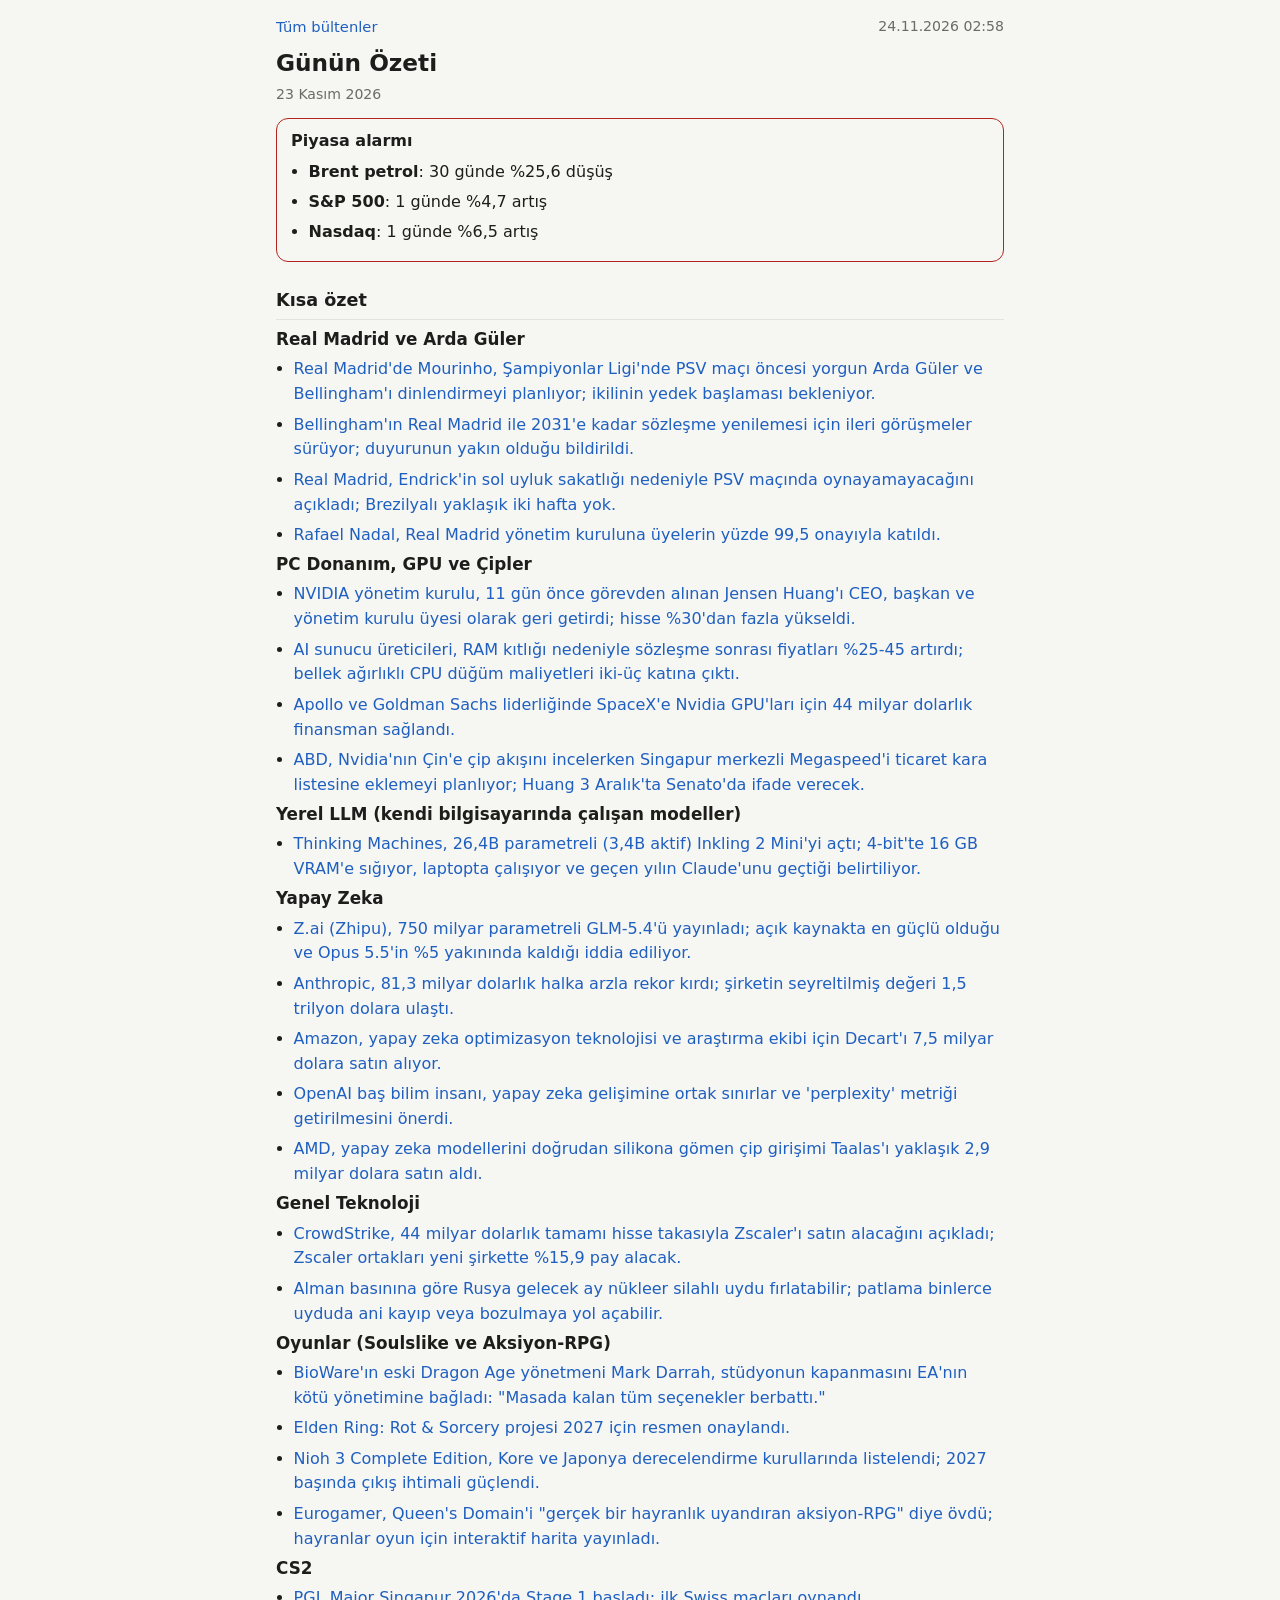
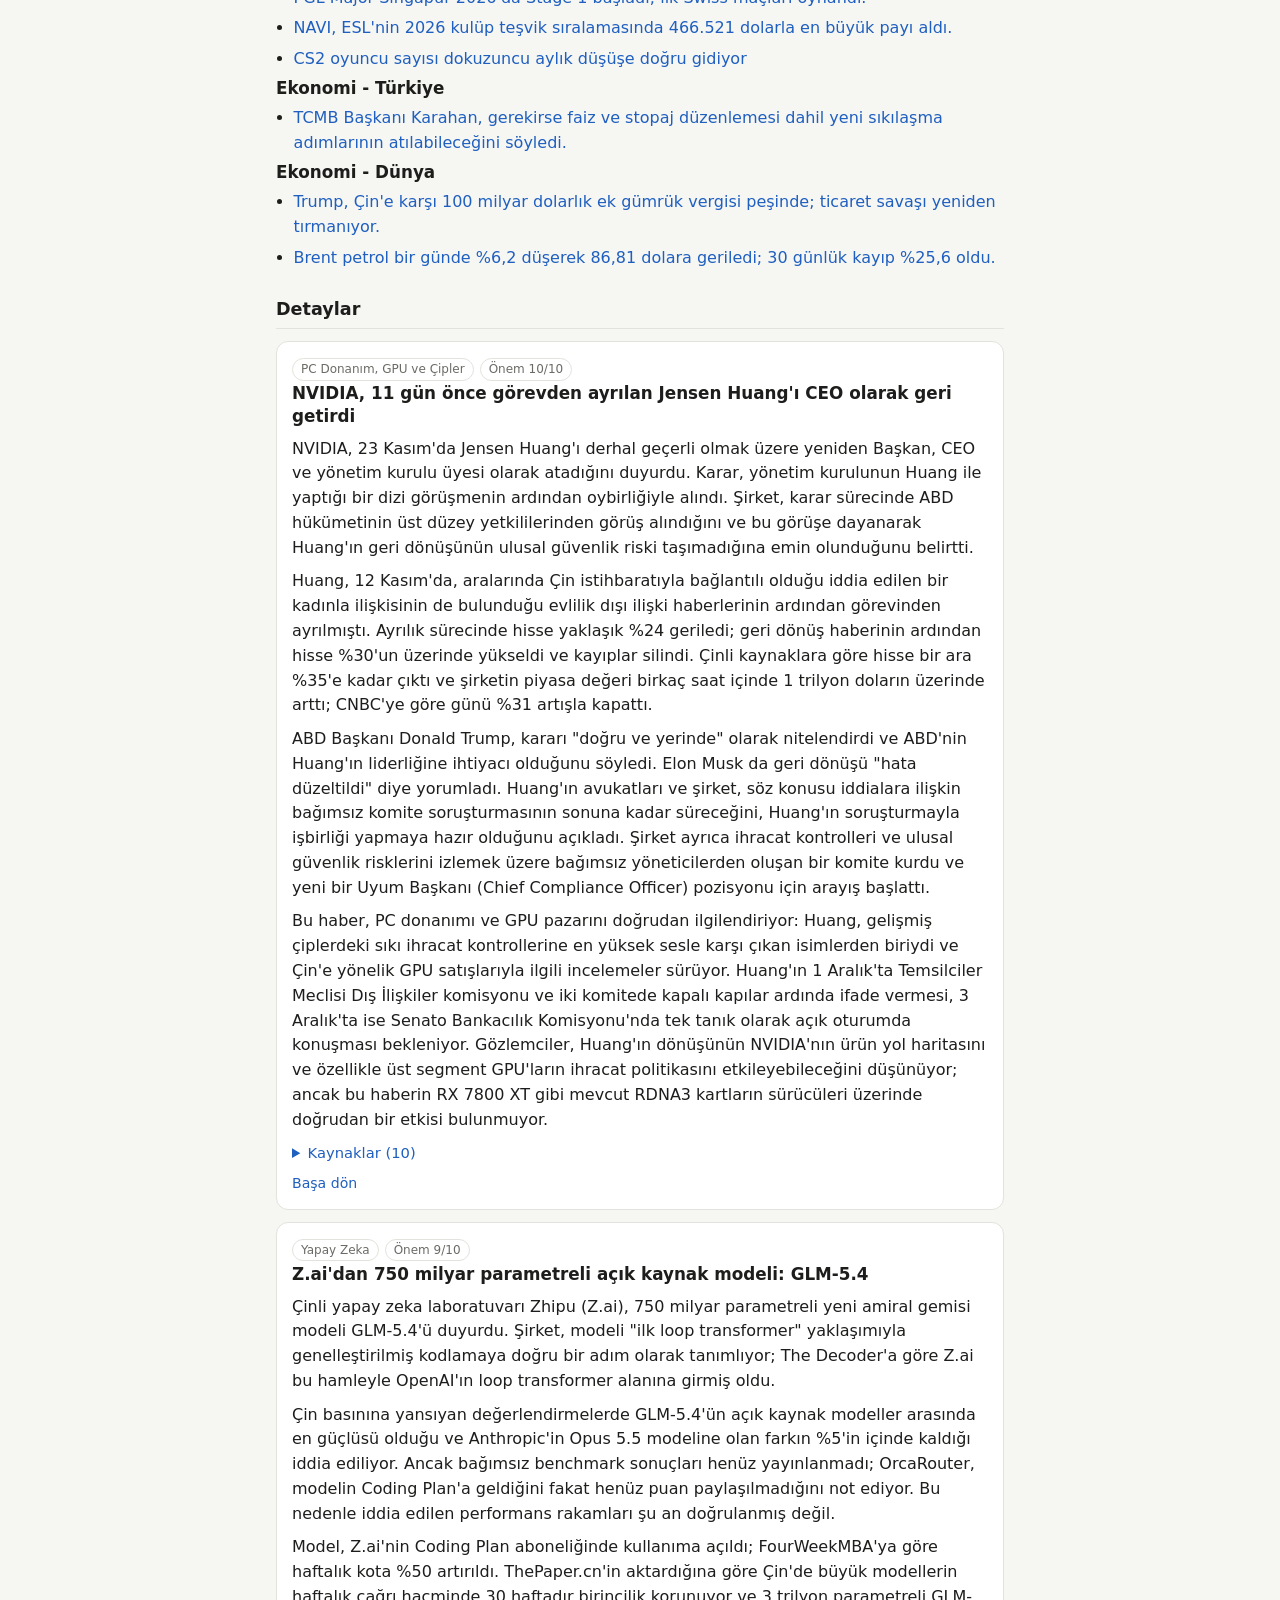
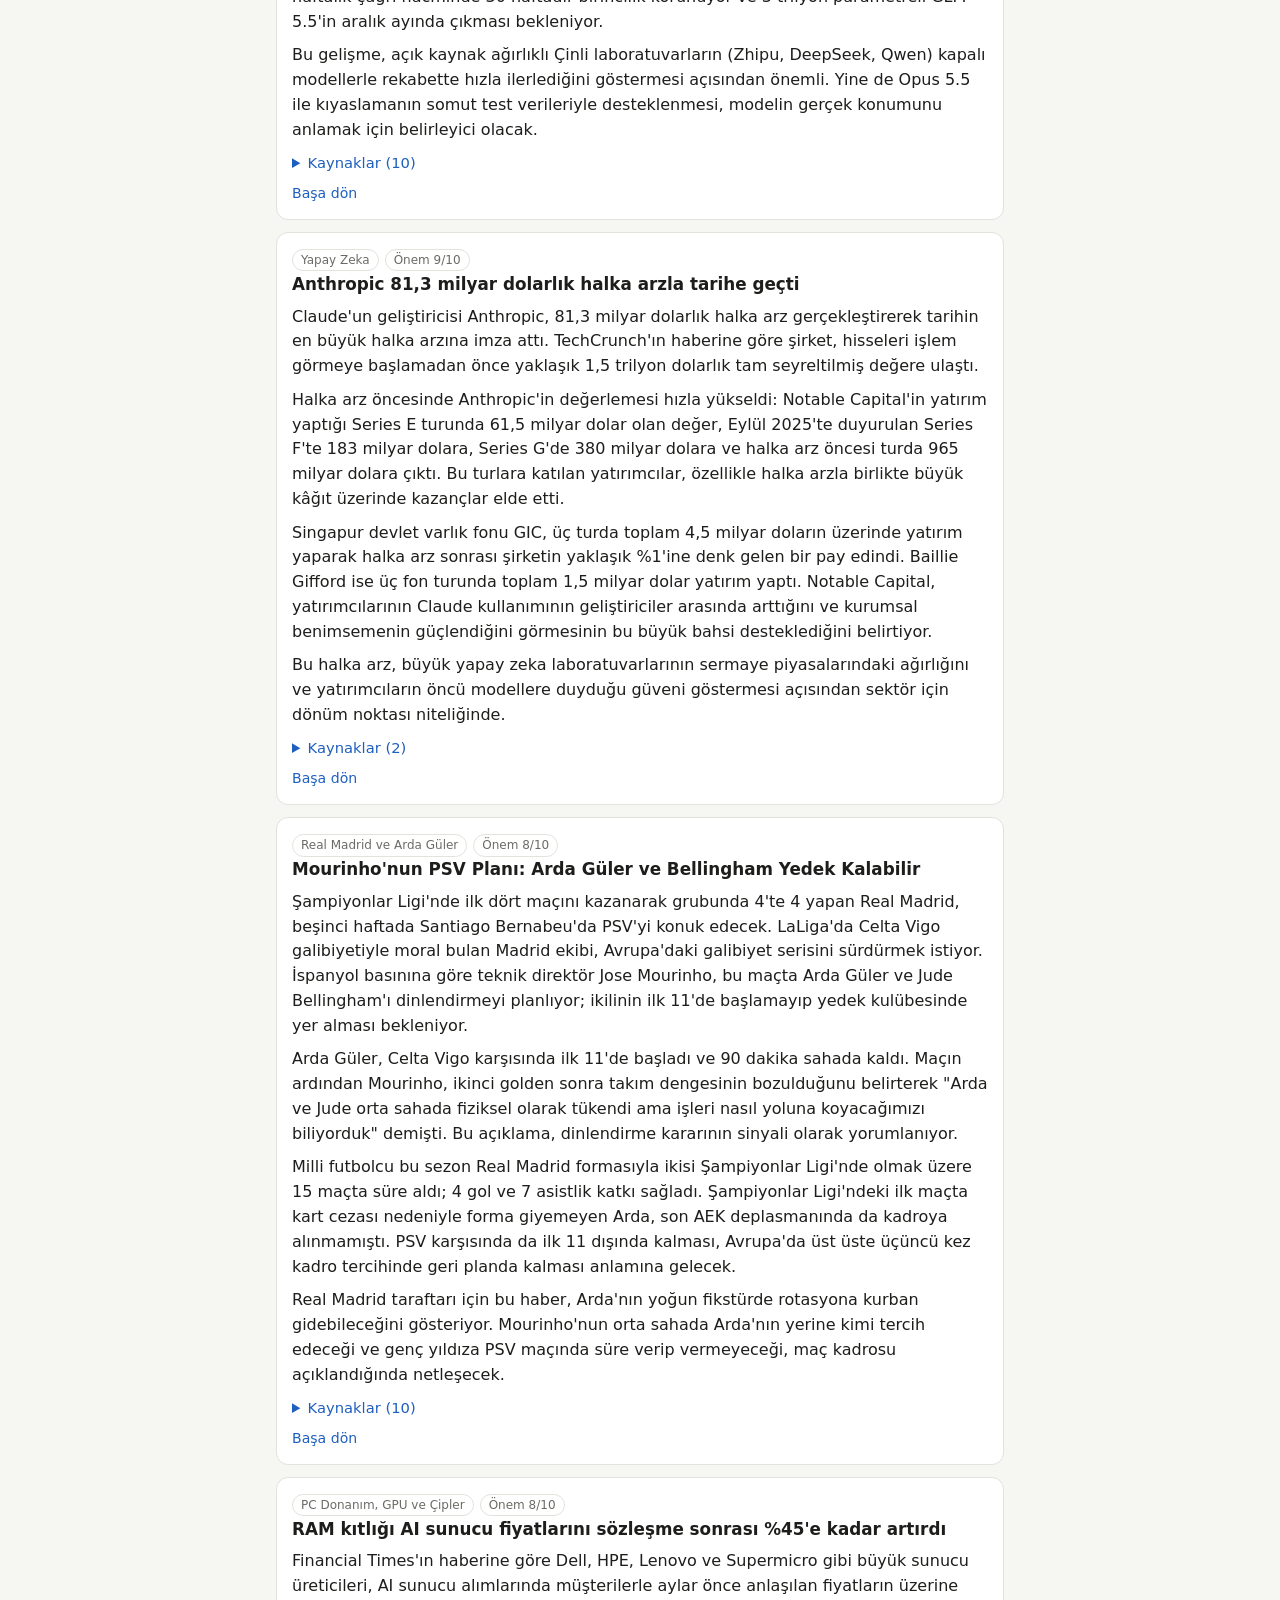
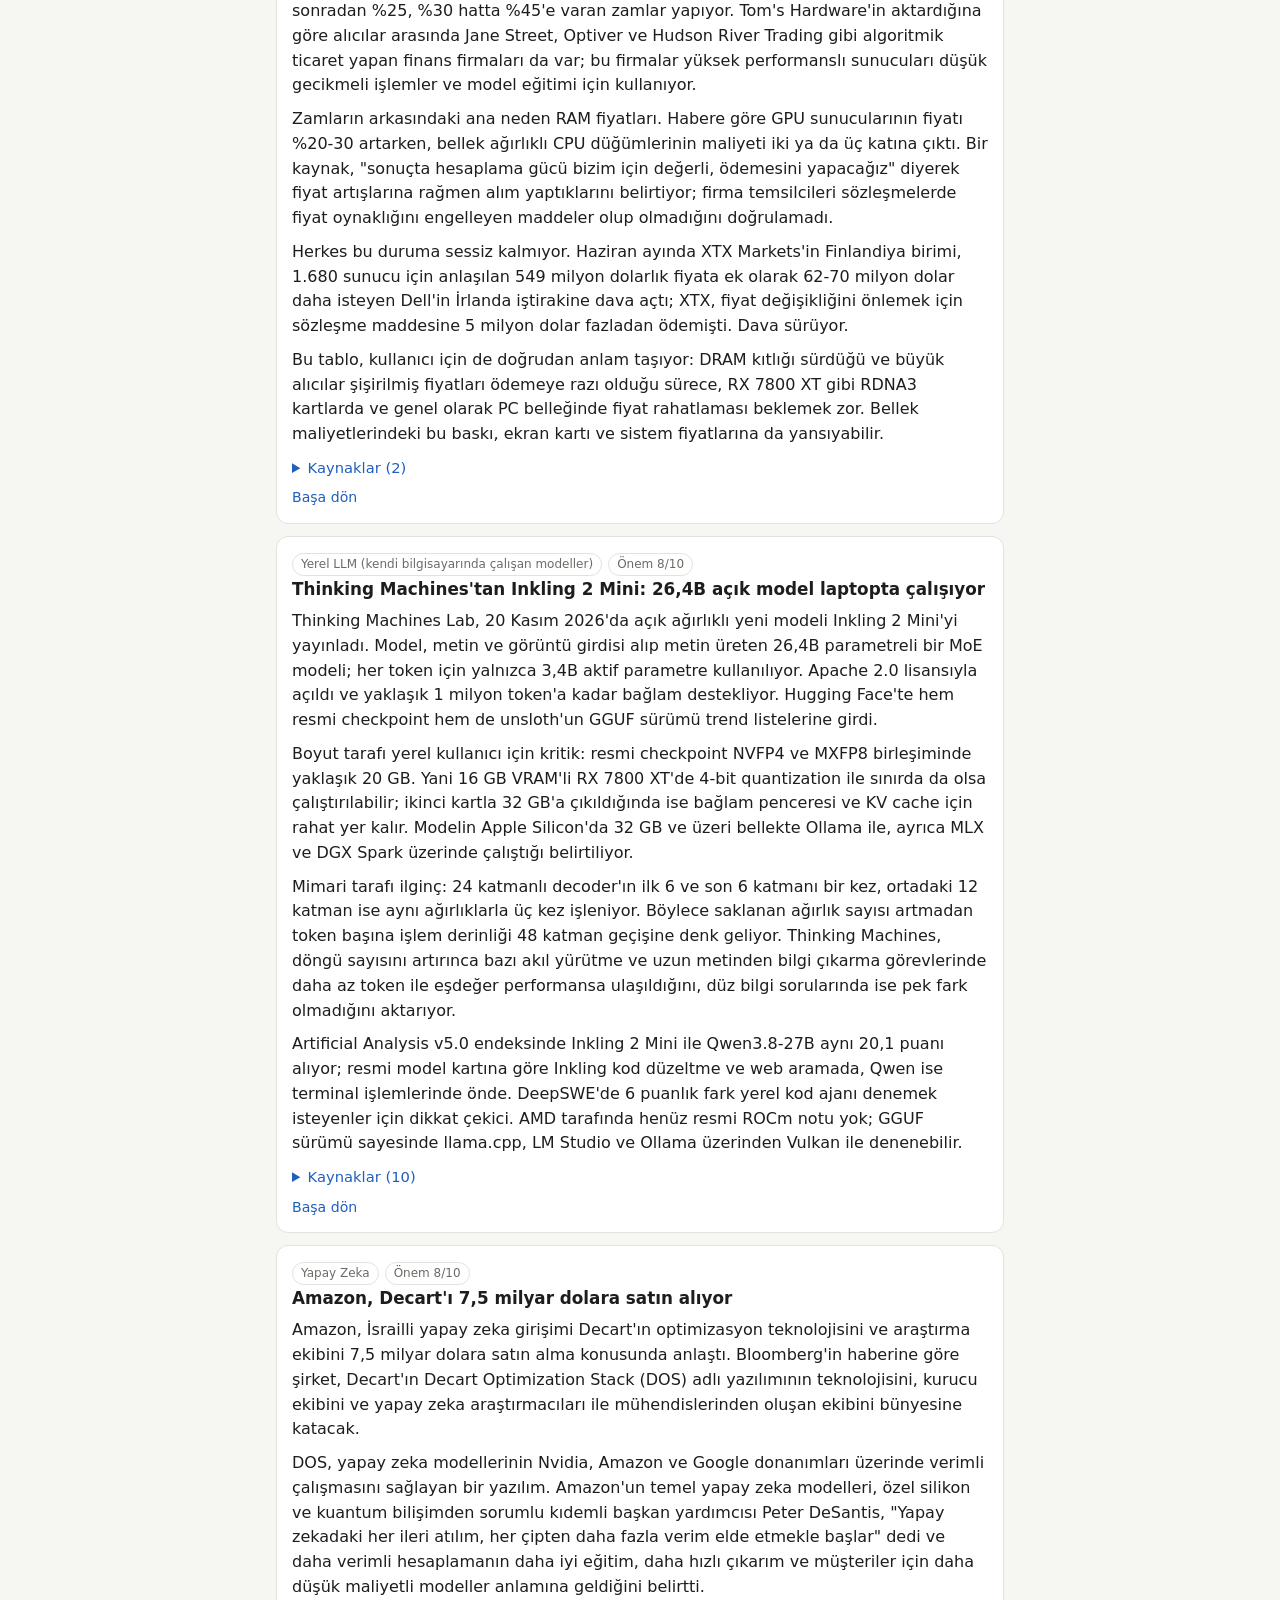
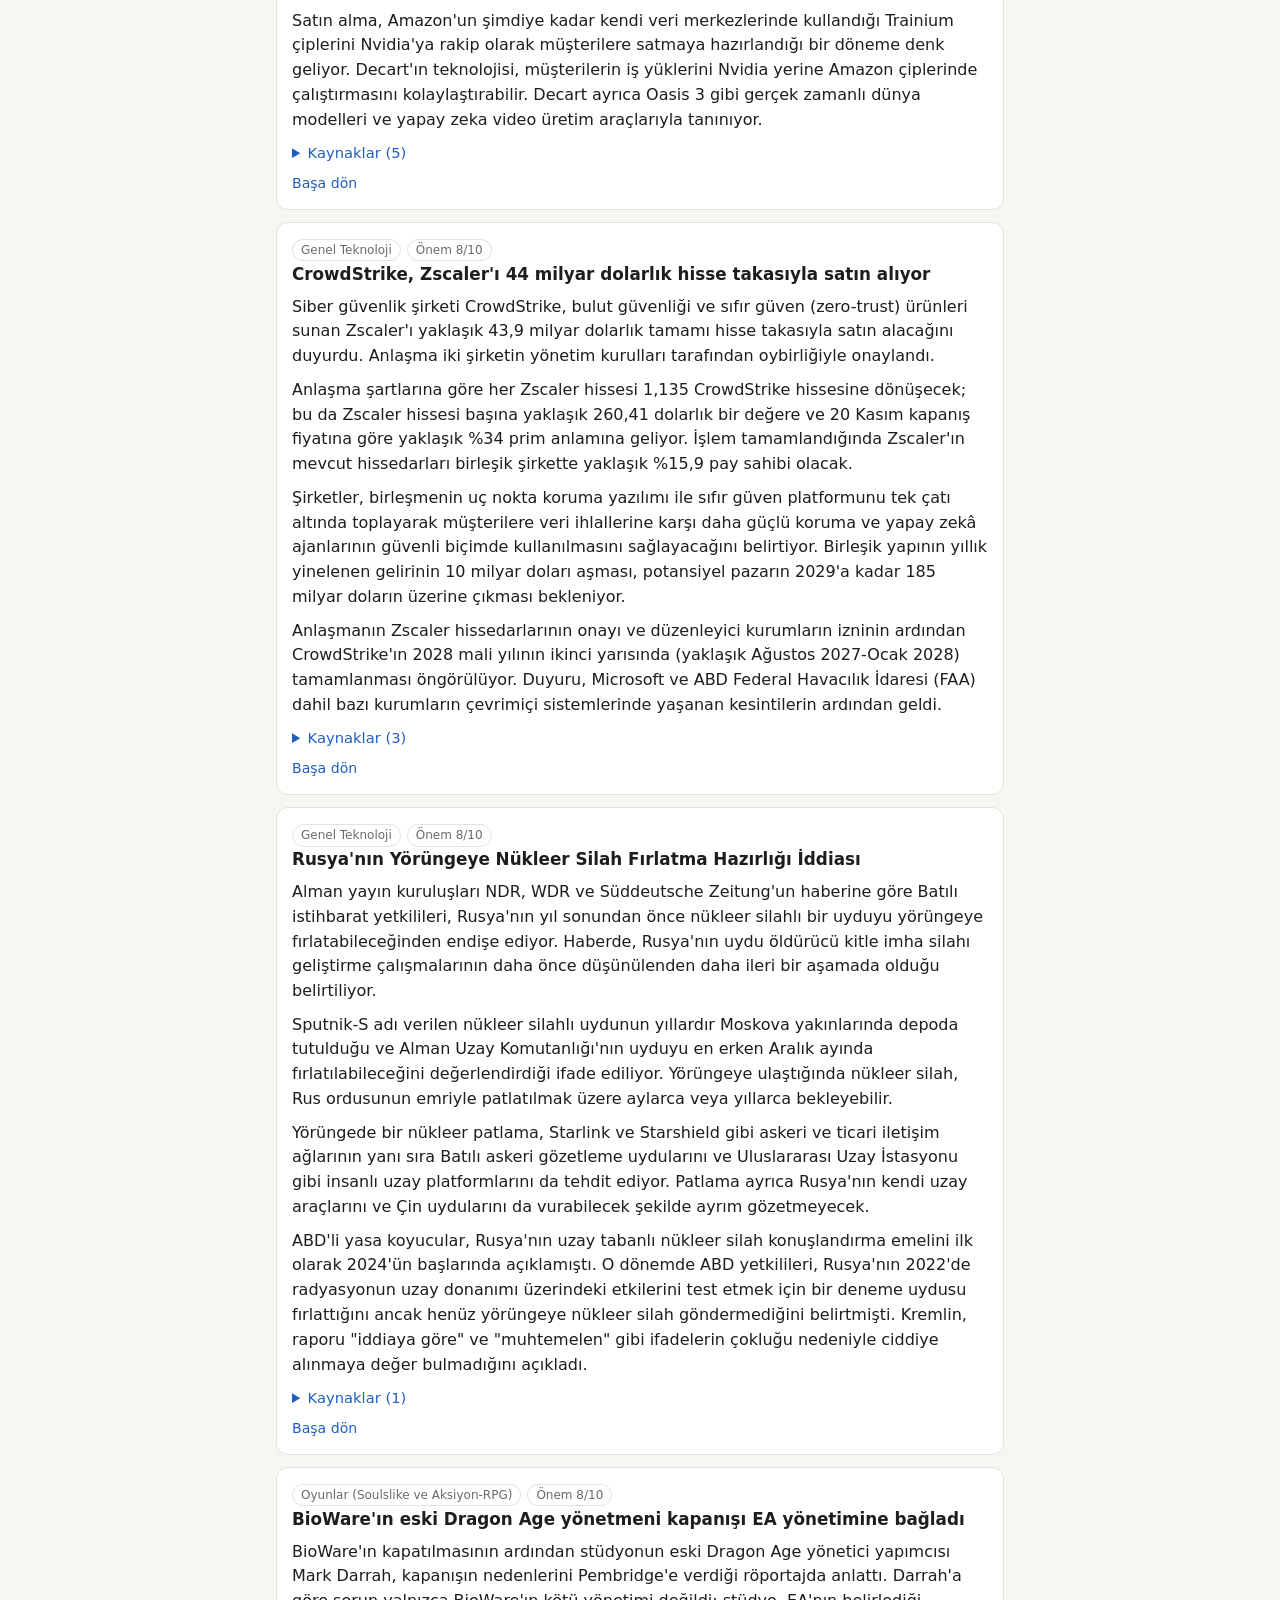
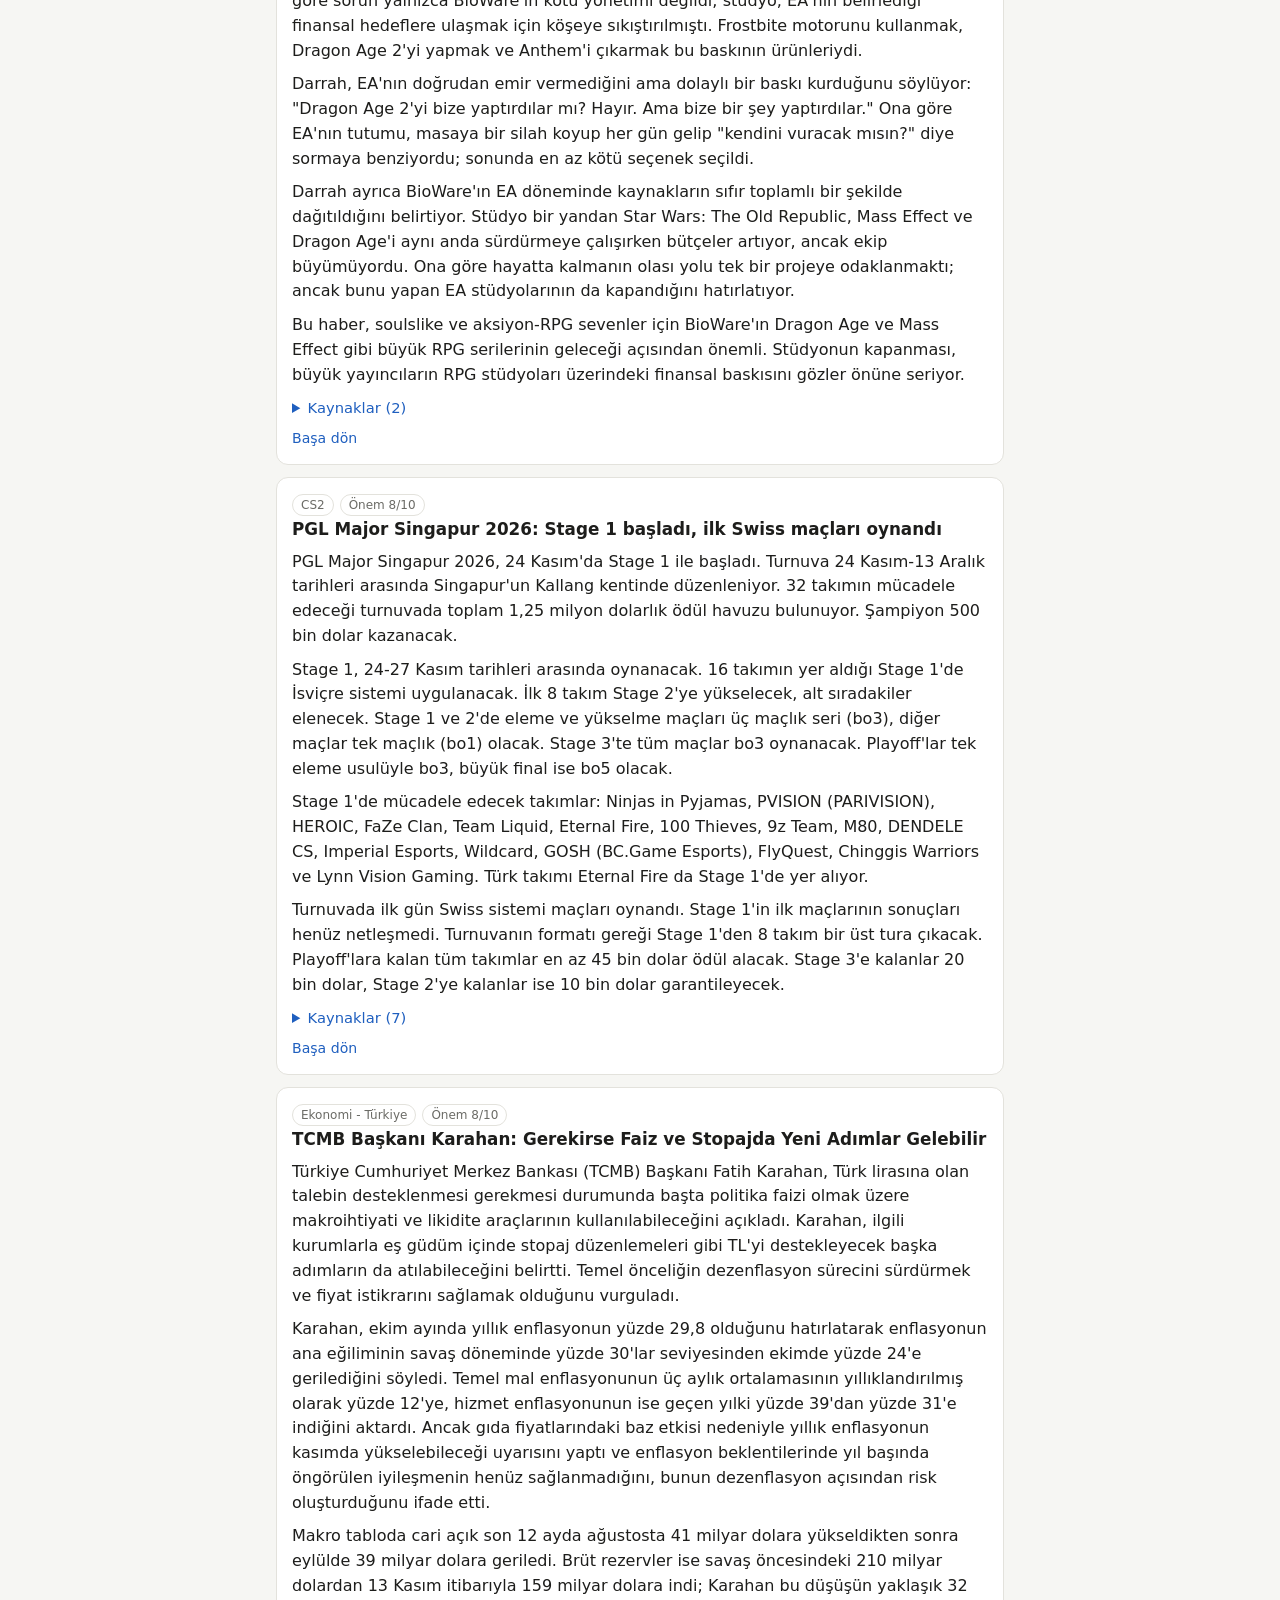
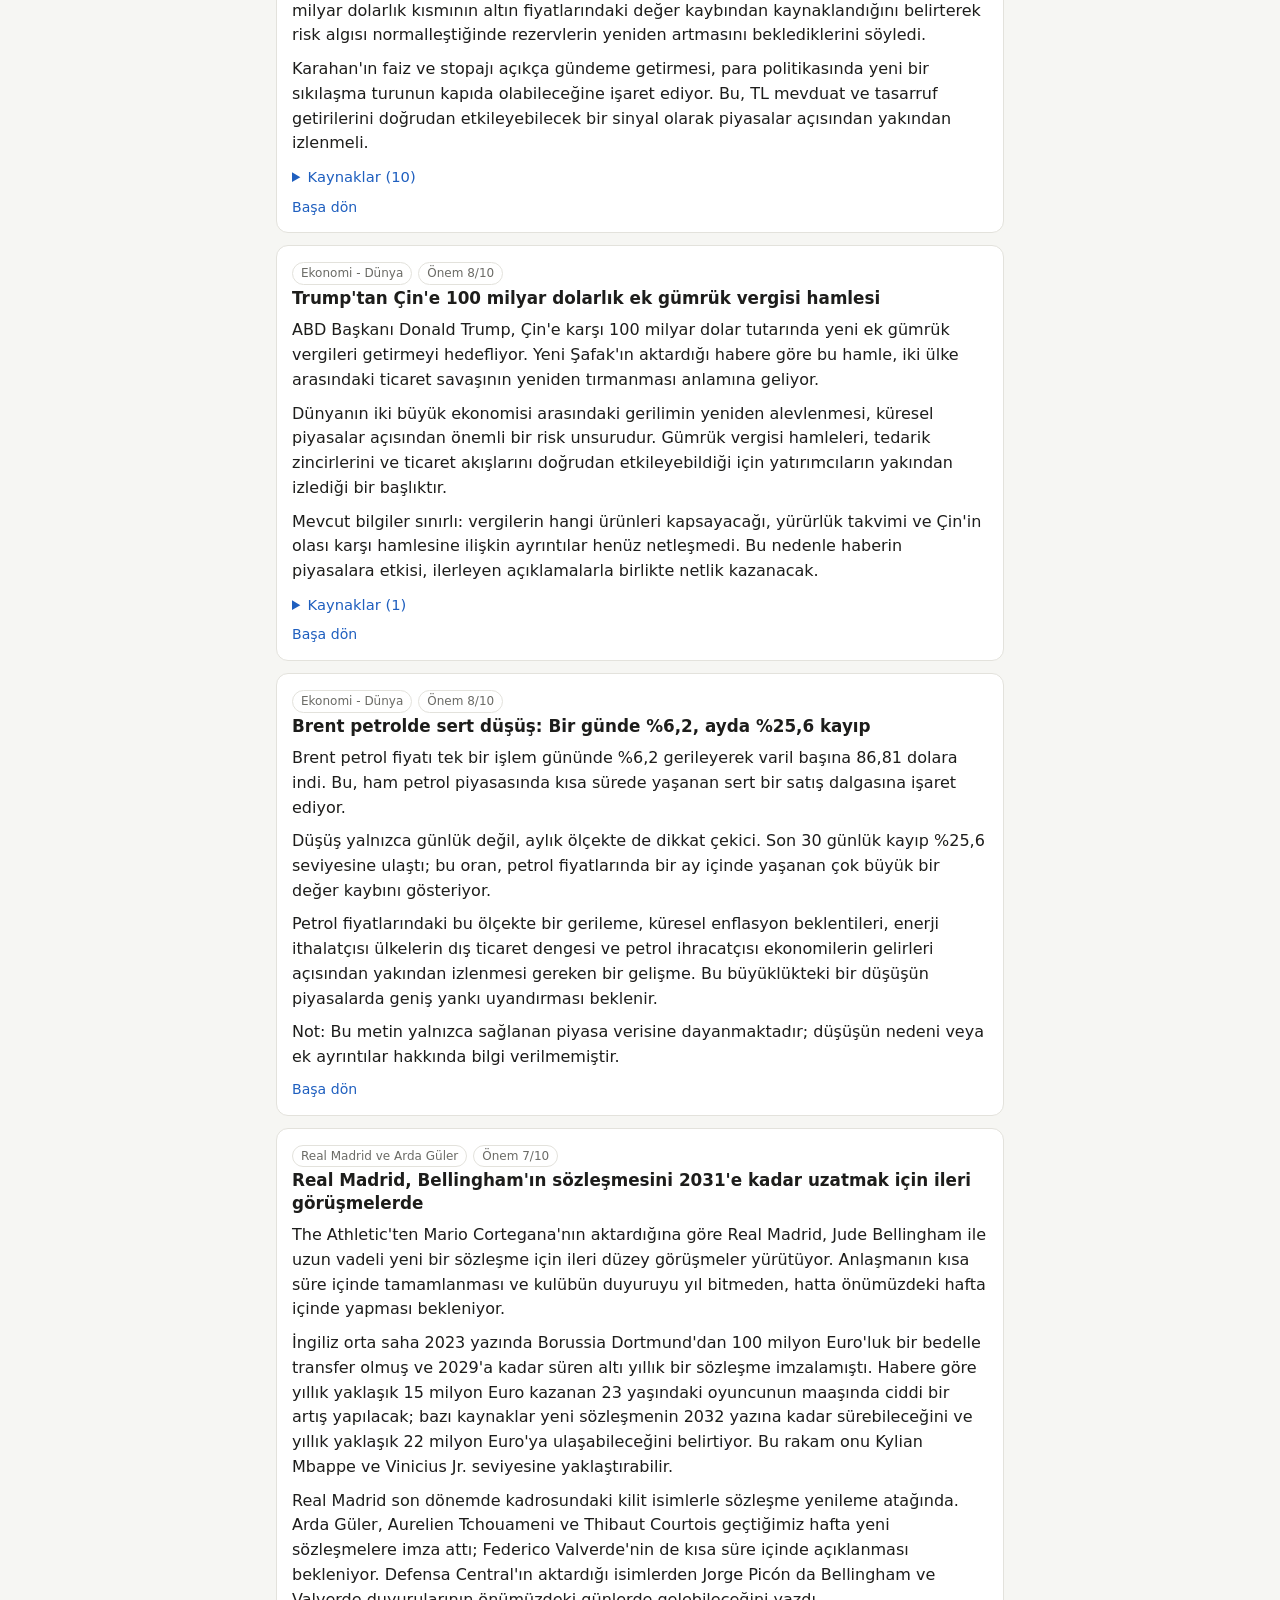
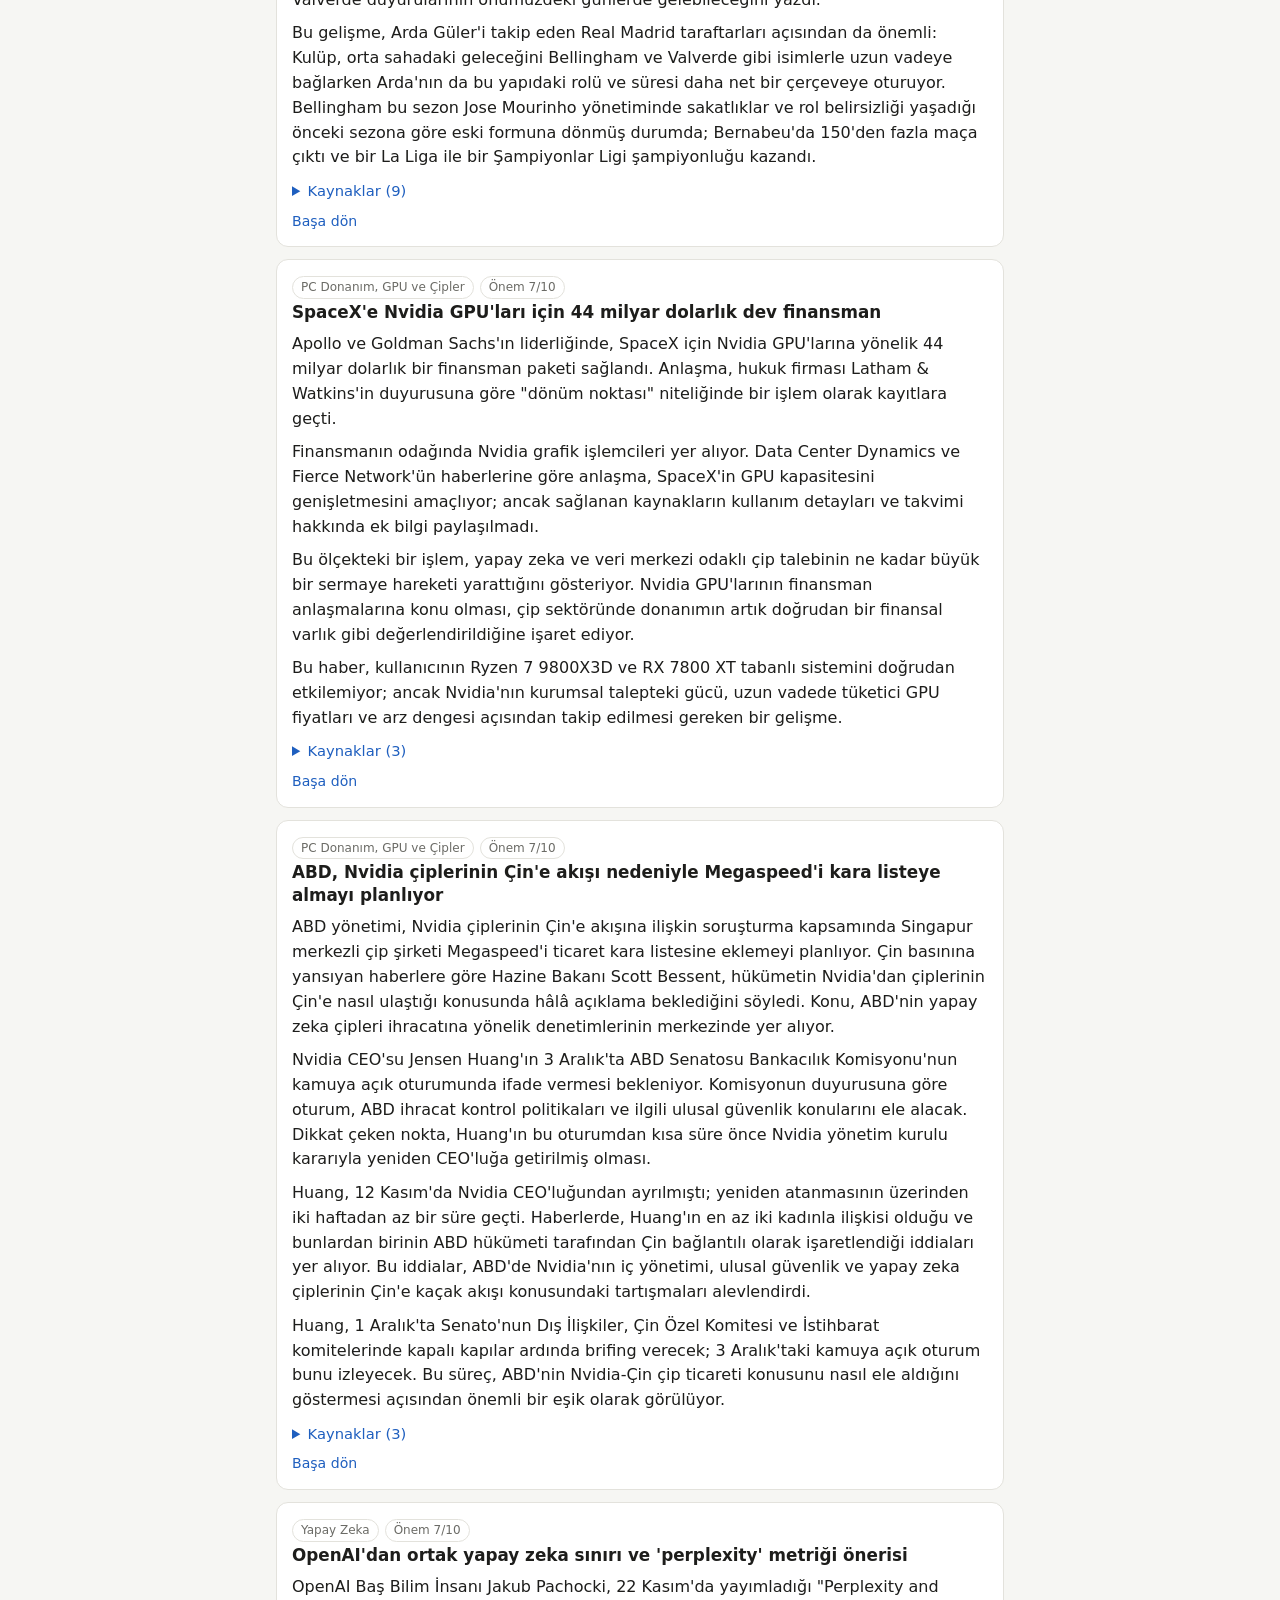
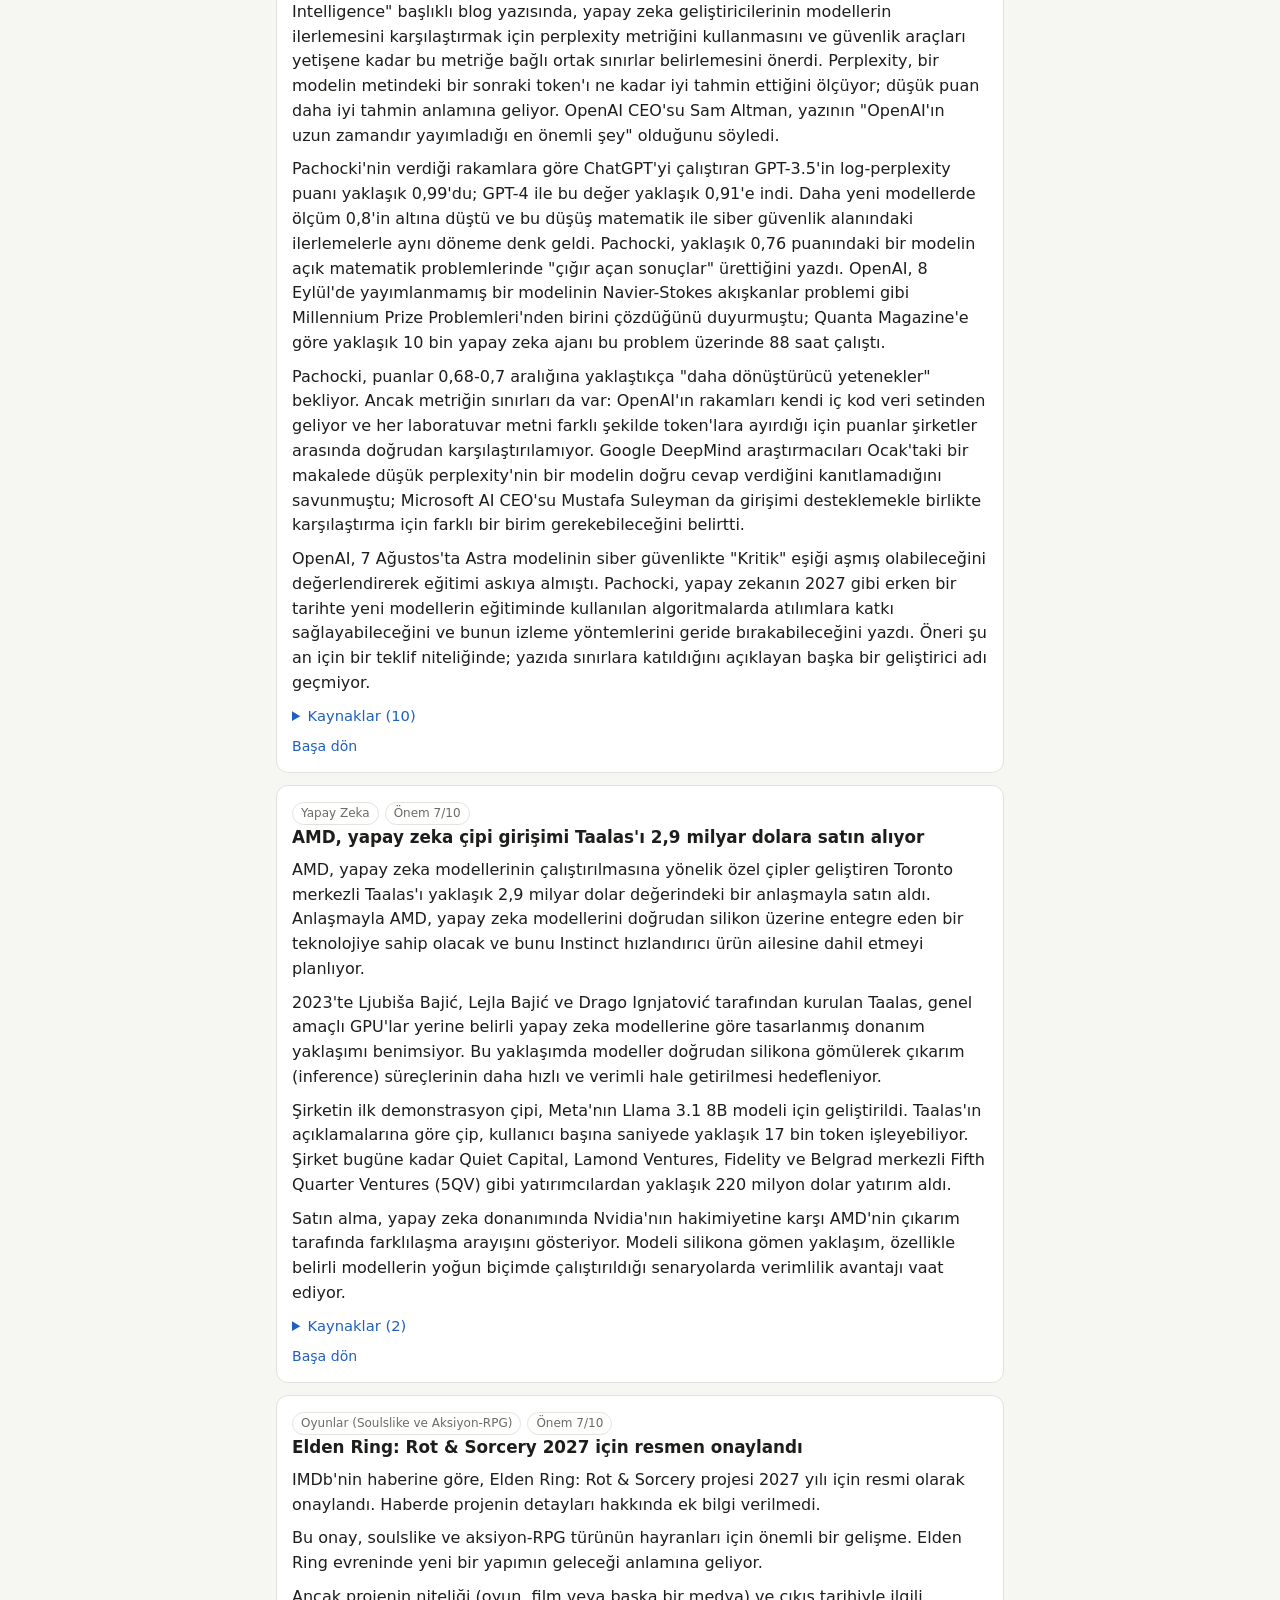
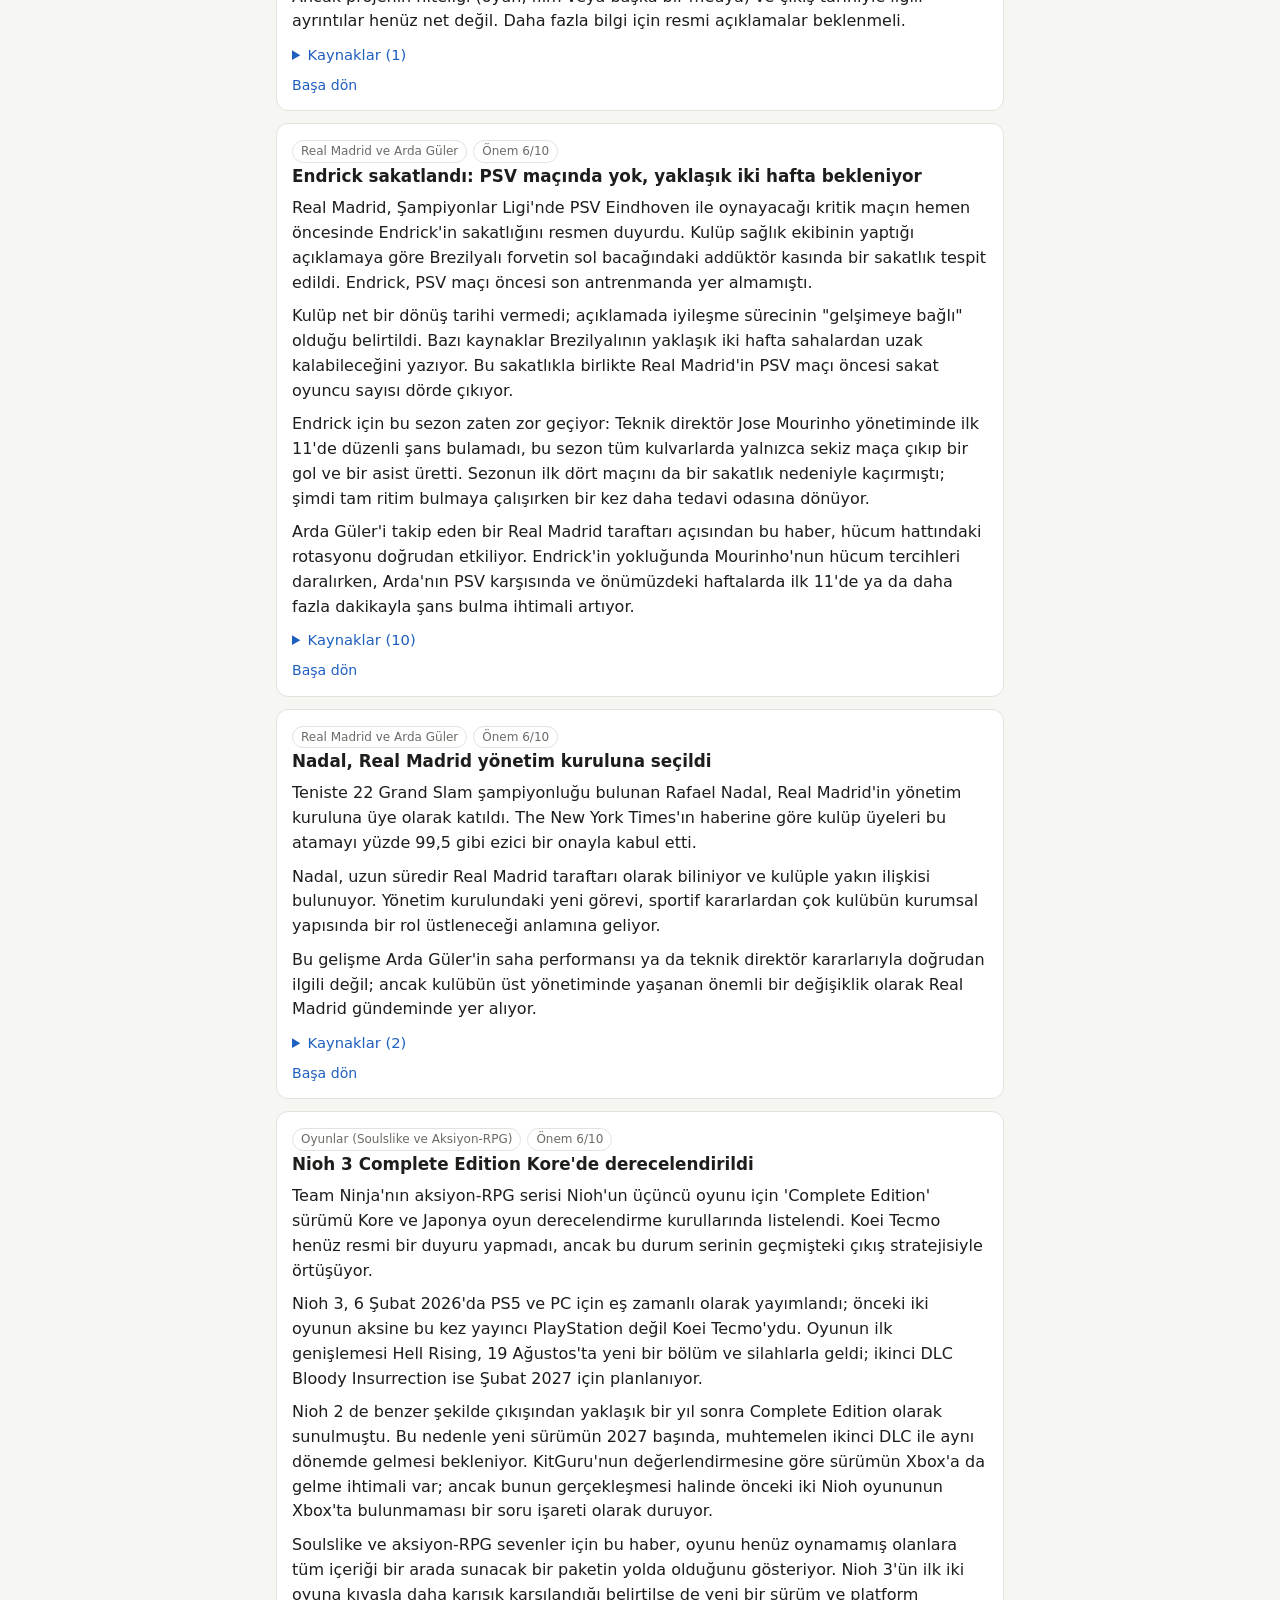
==== commit 8c34d274: "Konu değişikliği (uygulama) save" ====
--- a/docs/b/2026-11-23.html
+++ b/docs/b/2026-11-23.html
@@ -2,4 +2,4 @@
 <meta name="viewport" content="width=device-width,initial-scale=1">
 <title>Bülten 23 Kasım 2026</title><link rel="stylesheet" href="../style.css">
 <link rel="manifest" href="../manifest.json"><meta name="theme-color" content="#1f5fbf">
-</head><body><main><nav class="top"><a href="../index.html">Tüm bültenler</a><span class="muted">24.11.2026 02:58</span></nav><h1>Günün Özeti</h1><div class="muted">23 Kasım 2026</div><div class="alarmbox"><b>Piyasa alarmı</b><ul class="sum"><li><b>Brent petrol</b>: 30 günde %25,6 düşüş</li><li><b>S&amp;P 500</b>: 1 günde %4,7 artış</li><li><b>Nasdaq</b>: 1 günde %6,5 artış</li></ul></div><h2>Kısa özet</h2><h3>Real Madrid ve Arda Güler</h3><ul class="sum"><li><a href="#real_madrid-1">Real Madrid&#x27;de Mourinho, Şampiyonlar Ligi&#x27;nde PSV maçı öncesi yorgun Arda Güler ve Bellingham&#x27;ı dinlendirmeyi planlıyor; ikilinin yedek başlaması bekleniyor.</a></li><li><a href="#real_madrid-2">Bellingham&#x27;ın Real Madrid ile 2031&#x27;e kadar sözleşme yenilemesi için ileri görüşmeler sürüyor; duyurunun yakın olduğu bildirildi.</a></li><li><a href="#real_madrid-3">Real Madrid, Endrick&#x27;in sol uyluk sakatlığı nedeniyle PSV maçında oynayamayacağını açıkladı; Brezilyalı yaklaşık iki hafta yok.</a></li><li><a href="#real_madrid-4">Rafael Nadal, Real Madrid yönetim kuruluna üyelerin yüzde 99,5 onayıyla katıldı.</a></li></ul><h3>PC Donanım, GPU ve Çipler</h3><ul class="sum"><li><a href="#pc_donanim-1">NVIDIA yönetim kurulu, 11 gün önce görevden alınan Jensen Huang&#x27;ı CEO, başkan ve yönetim kurulu üyesi olarak geri getirdi; hisse %30&#x27;dan fazla yükseldi.</a></li><li><a href="#pc_donanim-2">AI sunucu üreticileri, RAM kıtlığı nedeniyle sözleşme sonrası fiyatları %25-45 artırdı; bellek ağırlıklı CPU düğüm maliyetleri iki-üç katına çıktı.</a></li><li><a href="#pc_donanim-3">Apollo ve Goldman Sachs liderliğinde SpaceX&#x27;e Nvidia GPU&#x27;ları için 44 milyar dolarlık finansman sağlandı.</a></li><li><a href="#pc_donanim-4">ABD, Nvidia&#x27;nın Çin&#x27;e çip akışını incelerken Singapur merkezli Megaspeed&#x27;i ticaret kara listesine eklemeyi planlıyor; Huang 3 Aralık&#x27;ta Senato&#x27;da ifade verecek.</a></li></ul><h3>Yerel LLM (kendi bilgisayarında çalışan modeller)</h3><ul class="sum"><li><a href="#yerel_llm-1">Thinking Machines, 26,4B parametreli (3,4B aktif) Inkling 2 Mini&#x27;yi açtı; 4-bit&#x27;te 16 GB VRAM&#x27;e sığıyor, laptopta çalışıyor ve geçen yılın Claude&#x27;unu geçtiği belirtiliyor.</a></li></ul><h3>Yapay Zeka</h3><ul class="sum"><li><a href="#yapay_zeka-1">Z.ai (Zhipu), 750 milyar parametreli GLM-5.4&#x27;ü yayınladı; açık kaynakta en güçlü olduğu ve Opus 5.5&#x27;in %5 yakınında kaldığı iddia ediliyor.</a></li><li><a href="#yapay_zeka-2">Anthropic, 81,3 milyar dolarlık halka arzla rekor kırdı; şirketin seyreltilmiş değeri 1,5 trilyon dolara ulaştı.</a></li><li><a href="#yapay_zeka-3">Amazon, yapay zeka optimizasyon teknolojisi ve araştırma ekibi için Decart&#x27;ı 7,5 milyar dolara satın alıyor.</a></li><li><a href="#yapay_zeka-4">OpenAI baş bilim insanı, yapay zeka gelişimine ortak sınırlar ve &#x27;perplexity&#x27; metriği getirilmesini önerdi.</a></li><li><a href="#yapay_zeka-5">AMD, yapay zeka modellerini doğrudan silikona gömen çip girişimi Taalas&#x27;ı yaklaşık 2,9 milyar dolara satın aldı.</a></li></ul><h3>Genel Teknoloji</h3><ul class="sum"><li><a href="#teknoloji-1">CrowdStrike, 44 milyar dolarlık tamamı hisse takasıyla Zscaler&#x27;ı satın alacağını açıkladı; Zscaler ortakları yeni şirkette %15,9 pay alacak.</a></li><li><a href="#teknoloji-2">Alman basınına göre Rusya gelecek ay nükleer silahlı uydu fırlatabilir; patlama binlerce uyduda ani kayıp veya bozulmaya yol açabilir.</a></li></ul><h3>Oyunlar (Soulslike ve Aksiyon-RPG)</h3><ul class="sum"><li><a href="#oyunlar-1">BioWare&#x27;ın eski Dragon Age yönetmeni Mark Darrah, stüdyonun kapanmasını EA&#x27;nın kötü yönetimine bağladı: &quot;Masada kalan tüm seçenekler berbattı.&quot;</a></li><li><a href="#oyunlar-2">Elden Ring: Rot &amp; Sorcery projesi 2027 için resmen onaylandı.</a></li><li><a href="#oyunlar-3">Nioh 3 Complete Edition, Kore ve Japonya derecelendirme kurullarında listelendi; 2027 başında çıkış ihtimali güçlendi.</a></li><li><a href="#oyunlar-4">Eurogamer, Queen&#x27;s Domain&#x27;i &quot;gerçek bir hayranlık uyandıran aksiyon-RPG&quot; diye övdü; hayranlar oyun için interaktif harita yayınladı.</a></li></ul><h3>CS2</h3><ul class="sum"><li><a href="#cs2-1">PGL Major Singapur 2026&#x27;da Stage 1 başladı; ilk Swiss maçları oynandı.</a></li><li><a href="#cs2-2">NAVI, ESL&#x27;nin 2026 kulüp teşvik sıralamasında 466.521 dolarla en büyük payı aldı.</a></li><li><a href="#cs2-3">CS2 oyuncu sayısı dokuzuncu aylık düşüşe doğru gidiyor</a></li></ul><h3>Ekonomi - Türkiye</h3><ul class="sum"><li><a href="#ekonomi_tr-1">TCMB Başkanı Karahan, gerekirse faiz ve stopaj düzenlemesi dahil yeni sıkılaşma adımlarının atılabileceğini söyledi.</a></li></ul><h3>Ekonomi - Dünya</h3><ul class="sum"><li><a href="#ekonomi_dunya-1">Trump, Çin&#x27;e karşı 100 milyar dolarlık ek gümrük vergisi peşinde; ticaret savaşı yeniden tırmanıyor.</a></li><li><a href="#ekonomi_dunya-2">Brent petrol bir günde %6,2 düşerek 86,81 dolara geriledi; 30 günlük kayıp %25,6 oldu.</a></li></ul><h2>Detaylar</h2><article class="card" id="pc_donanim-1"><div><span class="tag">PC Donanım, GPU ve Çipler</span><span class="tag">Önem 10/10</span></div><h3>NVIDIA, 11 gün önce görevden ayrılan Jensen Huang&#x27;ı CEO olarak geri getirdi</h3><p>NVIDIA, 23 Kasım&#x27;da Jensen Huang&#x27;ı derhal geçerli olmak üzere yeniden Başkan, CEO ve yönetim kurulu üyesi olarak atadığını duyurdu. Karar, yönetim kurulunun Huang ile yaptığı bir dizi görüşmenin ardından oybirliğiyle alındı. Şirket, karar sürecinde ABD hükümetinin üst düzey yetkililerinden görüş alındığını ve bu görüşe dayanarak Huang&#x27;ın geri dönüşünün ulusal güvenlik riski taşımadığına emin olunduğunu belirtti.</p><p>Huang, 12 Kasım&#x27;da, aralarında Çin istihbaratıyla bağlantılı olduğu iddia edilen bir kadınla ilişkisinin de bulunduğu evlilik dışı ilişki haberlerinin ardından görevinden ayrılmıştı. Ayrılık sürecinde hisse yaklaşık %24 geriledi; geri dönüş haberinin ardından hisse %30&#x27;un üzerinde yükseldi ve kayıplar silindi. Çinli kaynaklara göre hisse bir ara %35&#x27;e kadar çıktı ve şirketin piyasa değeri birkaç saat içinde 1 trilyon doların üzerinde arttı; CNBC&#x27;ye göre günü %31 artışla kapattı.</p><p>ABD Başkanı Donald Trump, kararı &quot;doğru ve yerinde&quot; olarak nitelendirdi ve ABD&#x27;nin Huang&#x27;ın liderliğine ihtiyacı olduğunu söyledi. Elon Musk da geri dönüşü &quot;hata düzeltildi&quot; diye yorumladı. Huang&#x27;ın avukatları ve şirket, söz konusu iddialara ilişkin bağımsız komite soruşturmasının sonuna kadar süreceğini, Huang&#x27;ın soruşturmayla işbirliği yapmaya hazır olduğunu açıkladı. Şirket ayrıca ihracat kontrolleri ve ulusal güvenlik risklerini izlemek üzere bağımsız yöneticilerden oluşan bir komite kurdu ve yeni bir Uyum Başkanı (Chief Compliance Officer) pozisyonu için arayış başlattı.</p><p>Bu haber, PC donanımı ve GPU pazarını doğrudan ilgilendiriyor: Huang, gelişmiş çiplerdeki sıkı ihracat kontrollerine en yüksek sesle karşı çıkan isimlerden biriydi ve Çin&#x27;e yönelik GPU satışlarıyla ilgili incelemeler sürüyor. Huang&#x27;ın 1 Aralık&#x27;ta Temsilciler Meclisi Dış İlişkiler komisyonu ve iki komitede kapalı kapılar ardında ifade vermesi, 3 Aralık&#x27;ta ise Senato Bankacılık Komisyonu&#x27;nda tek tanık olarak açık oturumda konuşması bekleniyor. Gözlemciler, Huang&#x27;ın dönüşünün NVIDIA&#x27;nın ürün yol haritasını ve özellikle üst segment GPU&#x27;ların ihracat politikasını etkileyebileceğini düşünüyor; ancak bu haberin RX 7800 XT gibi mevcut RDNA3 kartların sürücüleri üzerinde doğrudan bir etkisi bulunmuyor.</p><ul class=kp><li>NVIDIA yönetim kurulu, Huang&#x27;ı oybirliğiyle CEO, başkan ve yönetim kurulu üyesi olarak geri getirdi; karar 12 Kasım&#x27;daki istifadan 11 gün sonra alındı.</li><li>Hisse geri dönüş haberinin ardından %30&#x27;un üzerinde yükseldi; kaynaklara göre piyasa değeri saatler içinde 1 trilyon doları aşan artış gösterdi.</li><li>Şirket, ABD hükümetinin üst düzey yetkililerinden görüş alındığını ve geri dönüşün ulusal güvenlik riski taşımadığını açıkladı.</li><li>Huang hakkındaki bağımsız komite soruşturması sürecek; şirket ihracat kontrolleri için yeni bir komite ve Uyum Başkanı pozisyonu oluşturdu.</li><li>Huang&#x27;ın Aralık başında Kongre komitelerinde ifade vermesi bekleniyor; ihracat kontrolleri tartışması GPU pazarını yakından ilgilendiriyor.</li></ul><details><summary>Kaynaklar (10)</summary><ul class="src"><li><span class="l">EN</span><a href="https://nvidianews.nvidia.com/news/nvidia-board-reinstates-jensen-huang-as-president-ceo-and-board-director" target="_blank" rel="noopener">Jensen Huang Reinstated as Nvidia CEO</a> <span class="muted">nvidianews.nvidia.com</span></li><li><span class="l">EN</span><a href="https://www.cnbc.com/2026/11/23/nvidia-jensen-huang-ceo.html" target="_blank" rel="noopener">Nvidia Reinstates Jensen Huang as CEO</a> <span class="muted">cnbc.com</span></li><li><span class="l">EN</span><a href="https://www.tomshardware.com/tech-industry/nvidia-reinstates-jensen-huang-as-ceo-following-unanimous-vote-by-company-board-11-day-exit-from-company-saw-stock-prices-fall-by-24-percent-after-affair-scandal" target="_blank" rel="noopener">Nvidia reinstates Jensen Huang as CEO following unanimous vote by company board</a> <span class="muted">Tom&#x27;s Hardware</span></li><li><span class="l">EN</span><a href="https://wccftech.com/nvidia-reinstates-jensen-huang-ceo-board-of-director/" target="_blank" rel="noopener">NVIDIA Says Jensen Huang Isn’t A Security Risk As It Reinstalls Him As CEO After Consulting Senior US Officials</a> <span class="muted">Wccftech</span></li><li><span class="l">EN</span><a href="https://wccftech.com/__trashed-17/" target="_blank" rel="noopener">Jensen Huang Was Reinstated As NVIDIA CEO In A Sunday Board Decision That Kept Interim CEO Collette Kress Out Of The Loop, Says Bloomberg</a> <span class="muted">Wccftech</span></li><li><span class="l">EN</span><a href="https://wccftech.com/nvidia-employees-give-reinstated-ceo-jensen-a-heros-reception-at-endeavor-hq/" target="_blank" rel="noopener">NVIDIA Employees Give Reinstated CEO, Jensen, A Hero’s Reception At Endeavor HQ, Hopes To Get An RTX Spark To Work On As His New PC</a> <span class="muted">Wccftech</span></li><li><span class="l">EN</span><a href="https://www.tomshardware.com/tech-industry/big-tech/jensen-huang-returns-to-applause-from-employees-at-nvidia-hq-some-employees-reportedly-disgruntled-by-return-saying-this-is-the-worst-outcome" target="_blank" rel="noopener">Jensen Huang returns to applause from employees at Nvidia HQ</a> <span class="muted">Tom&#x27;s Hardware</span></li><li><span class="l">ZH</span><a href="https://www.ithome.com/1/031/250.htm" target="_blank" rel="noopener">“感谢大家给我第二次机会”：黄仁勋重返英伟达总部，员工高呼欢迎</a> <span class="muted">IT之家</span></li><li><span class="l">ZH</span><a href="https://www.ithome.com/1/031/251.htm" target="_blank" rel="noopener">黄仁勋更新 X 平台个人简介：英伟达创始人、首席执行官</a> <span class="muted">IT之家</span></li><li><span class="l">ZH</span><a href="https://www.ithome.com/1/031/211.htm" target="_blank" rel="noopener">黄仁勋：很荣幸重返英伟达，迫不及待想回去工作</a> <span class="muted">IT之家</span></li></ul></details><div class="muted" style="margin-top:.5rem"><a href="#">Başa dön</a></div></article><article class="card" id="yapay_zeka-1"><div><span class="tag">Yapay Zeka</span><span class="tag">Önem 9/10</span></div><h3>Z.ai&#x27;dan 750 milyar parametreli açık kaynak modeli: GLM-5.4</h3><p>Çinli yapay zeka laboratuvarı Zhipu (Z.ai), 750 milyar parametreli yeni amiral gemisi modeli GLM-5.4&#x27;ü duyurdu. Şirket, modeli &quot;ilk loop transformer&quot; yaklaşımıyla genelleştirilmiş kodlamaya doğru bir adım olarak tanımlıyor; The Decoder&#x27;a göre Z.ai bu hamleyle OpenAI&#x27;ın loop transformer alanına girmiş oldu.</p><p>Çin basınına yansıyan değerlendirmelerde GLM-5.4&#x27;ün açık kaynak modeller arasında en güçlüsü olduğu ve Anthropic&#x27;in Opus 5.5 modeline olan farkın %5&#x27;in içinde kaldığı iddia ediliyor. Ancak bağımsız benchmark sonuçları henüz yayınlanmadı; OrcaRouter, modelin Coding Plan&#x27;a geldiğini fakat henüz puan paylaşılmadığını not ediyor. Bu nedenle iddia edilen performans rakamları şu an doğrulanmış değil.</p><p>Model, Z.ai&#x27;nin Coding Plan aboneliğinde kullanıma açıldı; FourWeekMBA&#x27;ya göre haftalık kota %50 artırıldı. ThePaper.cn&#x27;in aktardığına göre Çin&#x27;de büyük modellerin haftalık çağrı hacminde 30 haftadır birincilik korunuyor ve 3 trilyon parametreli GLM-5.5&#x27;in aralık ayında çıkması bekleniyor.</p><p>Bu gelişme, açık kaynak ağırlıklı Çinli laboratuvarların (Zhipu, DeepSeek, Qwen) kapalı modellerle rekabette hızla ilerlediğini göstermesi açısından önemli. Yine de Opus 5.5 ile kıyaslamanın somut test verileriyle desteklenmesi, modelin gerçek konumunu anlamak için belirleyici olacak.</p><ul class=kp><li>Zhipu (Z.ai), 750 milyar parametreli GLM-5.4&#x27;ü yayınladı; model ilk loop transformer yaklaşımını kullanıyor.</li><li>Şirket, modelin açık kaynakta en güçlü olduğunu ve Opus 5.5&#x27;in %5 yakınında kaldığını iddia ediyor; bağımsız benchmark puanı henüz yok.</li><li>GLM-5.4, Z.ai&#x27;nin Coding Plan aboneliğinde kullanıma açıldı; haftalık kota %50 artırıldı.</li><li>3 trilyon parametreli GLM-5.5&#x27;in aralık ayında çıkması bekleniyor.</li></ul><details><summary>Kaynaklar (10)</summary><ul class="src"><li><span class="l">EN</span><a href="https://z.ai/blog/glm-5.4" target="_blank" rel="noopener">GLM-5.4: Toward generalized coding with our first loop transformer</a> <span class="muted">z.ai</span></li><li><span class="l">ZH</span><a href="https://news.google.com/rss/articles/CBMiWEFVX3lxTFBET1NDVWVpNlRoZTExT3FOdHQxR2Z4M0VMaGJGb240NmNVYWpNbmFfOS05OGZZUFNvZkpVVTlmbzBjWnRrWlBkNnJ4QkFEQjVTOTBjbzNQVW4?oc=5" target="_blank" rel="noopener">智谱GLM-5.4大模型发布：仍是开源最强、比Opus 5.5差距5%内</a> <span class="muted">驱动之家</span></li><li><span class="l">ZH</span><a href="https://news.google.com/rss/articles/CBMiY0FVX3lxTE92MEFZaV9KZnNuOUNuMDdUUHRRTTNkMUpwSDRIdUM3dHJtWlQteS1DM2hjdUNPV3RLNUxTMkNsZXBfbnV0WWdYQkY0cVdYOHZUZ0JhejRMQkwxSVE1MnNrcUFvVQ?oc=5" target="_blank" rel="noopener">智谱发布新一代大模型</a> <span class="muted">东方财富</span></li><li><span class="l">ZH</span><a href="https://news.google.com/rss/articles/CBMiYEFVX3lxTE91OWpEZXU1Um9vYVJKQlZCZlRIZFJoYmRkeElqX29TU0YxcnpaUnd5VnRzdXBuZi1NLTh1aTNLaElZMUFDd2szSndURjhzZHR6R1NxUUhjM1hieF9ycmdFZQ?oc=5" target="_blank" rel="noopener">中国大模型周调用量连续30周第一！智谱GLM-5.4上线，3万亿参数GLM-5.5预计12月发布</a> <span class="muted">ThePaper.cn</span></li><li><span class="l">ZH</span><a href="https://news.google.com/rss/articles/CBMijAFBVV95cUxPUFBxZFNZYllJNFlEVFdaa3dpME1WZEVsOXRJR3FnMUo4WUdzaENyUjlnVl9QY0t4bTVBMkMtN0J1a3kyenFEM0MzbG5ncVhDbmFndmctekxGMlB2OFR3UEp3NWNSLUdBTDQ3SldnRG1EQ210c00tX0lmQmU3eDdkdi1URmRjSG1nTXdUbw?oc=5" target="_blank" rel="noopener">智谱正式发布新一代大模型GLM-5.4</a> <span class="muted">Sohu</span></li><li><span class="l">ZH</span><a href="https://news.google.com/rss/articles/CBMiXkFVX3lxTE83alZWUmVPV2tXaGM5eEsyS0gtOWZaTjloUGRLMlFuaVhBOWNyTU5Ua3JMcHJzOHFWLXFBaE5QS193S1o3b3JVcFVCSWxVSnZDMFo1UmVwVTQ0aER3S3c?oc=5" target="_blank" rel="noopener">智谱 重大发布！-证券之星</a> <span class="muted">证券之星</span></li><li><span class="l">ZH</span><a href="https://news.google.com/rss/articles/CBMiZkFVX3lxTFB6eG5KVmpaOUdzTGZZSmtEcU9NTnViLTl6RjhWS014N2tfYUo4c3JJaWl6bUlLRnVDLXNQSmZNLUVhWFZoY1l1czZ1UkVYMEdyamk1aFQ1NnQ2bk16X0pmLVNabU5OUQ?oc=5" target="_blank" rel="noopener">智谱发布GLM-5.4旗舰模型</a> <span class="muted">东方财富网</span></li><li><span class="l">ZH</span><a href="https://news.google.com/rss/articles/CBMiTEFVX3lxTE4wcnRkajR6REVCM1p5a0FtVFJVUUp1UE12MzVITWZsSEZ4eXBqMmJTQU5lYmlXVEJUcmh3SVlURjNINllyZkNxUUo2WHc?oc=5" target="_blank" rel="noopener">智谱今日将发布GLM-5.4 preview，700B原生多模态先行</a> <span class="muted">www.itsdw.cn</span></li><li><span class="l">ZH</span><a href="https://news.google.com/rss/articles/CBMiY0FVX3lxTFB3T09wQVRmejNPQVh1clZ1ZkNGcWhmMGxmb0haNlN2THBiSHdCZnBfQnBWbjFNTl9wMzgycEdtMmI2S1g1SHE5TXJJZkJDRFRLQUtGSkhULWVUUlFaci1KeFRUaw?oc=5" target="_blank" rel="noopener">智谱 GLM-5.4 模型发布，已上线 Coding Plan</a> <span class="muted">金融界</span></li><li><span class="l">EN</span><a href="https://news.google.com/rss/articles/CBMihwFBVV95cUxPMnFpYUdjNTlxMW5jQ0ZiZ0huLVlCcGFJQ3YwVzNnRng2RVpIb182UTBCWFJBX2M1ajRrVk1vT1JEX1I1dFlMUW96bmpDS3dvaHRBY2cwWHdqLXBxUHpTLXBySUJjZHMydFhoTURGZlhOTWxyRUx5TGdaY25UbW5LVXdINENGSDA?oc=5" target="_blank" rel="noopener">China&#x27;s Z.ai Says Its New AI Model Can Think Like One Four Times Its Size</a> <span class="muted">Decrypt</span></li></ul></details><div class="muted" style="margin-top:.5rem"><a href="#">Başa dön</a></div></article><article class="card" id="yapay_zeka-2"><div><span class="tag">Yapay Zeka</span><span class="tag">Önem 9/10</span></div><h3>Anthropic 81,3 milyar dolarlık halka arzla tarihe geçti</h3><p>Claude&#x27;un geliştiricisi Anthropic, 81,3 milyar dolarlık halka arz gerçekleştirerek tarihin en büyük halka arzına imza attı. TechCrunch&#x27;ın haberine göre şirket, hisseleri işlem görmeye başlamadan önce yaklaşık 1,5 trilyon dolarlık tam seyreltilmiş değere ulaştı.</p><p>Halka arz öncesinde Anthropic&#x27;in değerlemesi hızla yükseldi: Notable Capital&#x27;in yatırım yaptığı Series E turunda 61,5 milyar dolar olan değer, Eylül 2025&#x27;te duyurulan Series F&#x27;te 183 milyar dolara, Series G&#x27;de 380 milyar dolara ve halka arz öncesi turda 965 milyar dolara çıktı. Bu turlara katılan yatırımcılar, özellikle halka arzla birlikte büyük kâğıt üzerinde kazançlar elde etti.</p><p>Singapur devlet varlık fonu GIC, üç turda toplam 4,5 milyar doların üzerinde yatırım yaparak halka arz sonrası şirketin yaklaşık %1&#x27;ine denk gelen bir pay edindi. Baillie Gifford ise üç fon turunda toplam 1,5 milyar dolar yatırım yaptı. Notable Capital, yatırımcılarının Claude kullanımının geliştiriciler arasında arttığını ve kurumsal benimsemenin güçlendiğini görmesinin bu büyük bahsi desteklediğini belirtiyor.</p><p>Bu halka arz, büyük yapay zeka laboratuvarlarının sermaye piyasalarındaki ağırlığını ve yatırımcıların öncü modellere duyduğu güveni göstermesi açısından sektör için dönüm noktası niteliğinde.</p><ul class=kp><li>Anthropic, 81,3 milyar dolarlık halka arzla tarihin en büyük halka arzını gerçekleştirdi.</li><li>Şirketin halka arz öncesi tam seyreltilmiş değeri yaklaşık 1,5 trilyon dolara ulaştı.</li><li>Değerleme Series E&#x27;de 61,5 milyar dolardan halka arz öncesi turda 965 milyar dolara yükseldi.</li><li>GIC toplamda 4,5 milyar doların üzerinde, Baillie Gifford ise 1,5 milyar dolar yatırım yaptı.</li><li>Yatırımcılar, geliştiricilerin Claude&#x27;u tercih etmesini ve kurumsal benimsemeyi büyümenin temel gerekçesi olarak gösterdi.</li></ul><details><summary>Kaynaklar (2)</summary><ul class="src"><li><span class="l">EN</span><a href="https://techcrunch.com/2026/11/22/how-notable-capital-gic-and-baillie-gifford-bet-big-on-anthropic-before-its-ipo/" target="_blank" rel="noopener">How Notable Capital, GIC, and Baillie Gifford bet big on Anthropic before its IPO</a> <span class="muted">TechCrunch</span></li><li><span class="l">EN</span><a href="https://news.google.com/rss/articles/CBMic0FVX3lxTFA0RWhyOGlkanlGeGcyWUV3WHFoQl9rMXQxWkxoVEh4N3pGX2pwTUliclVpeWY5TW12VFNsQWhrV1p0ai1oQ2VrNnViWE1TVHdyeDRoZEtaazEzdUtKeHVOVmp3aEV6NkZscnlscDl0TVgwVDQ?oc=5" target="_blank" rel="noopener">Anthropic Raises $81.3 Billion In Record IPO</a> <span class="muted">CIO Africa</span></li></ul></details><div class="muted" style="margin-top:.5rem"><a href="#">Başa dön</a></div></article><article class="card" id="real_madrid-1"><div><span class="tag">Real Madrid ve Arda Güler</span><span class="tag">Önem 8/10</span></div><h3>Mourinho&#x27;nun PSV Planı: Arda Güler ve Bellingham Yedek Kalabilir</h3><p>Şampiyonlar Ligi&#x27;nde ilk dört maçını kazanarak grubunda 4&#x27;te 4 yapan Real Madrid, beşinci haftada Santiago Bernabeu&#x27;da PSV&#x27;yi konuk edecek. LaLiga&#x27;da Celta Vigo galibiyetiyle moral bulan Madrid ekibi, Avrupa&#x27;daki galibiyet serisini sürdürmek istiyor. İspanyol basınına göre teknik direktör Jose Mourinho, bu maçta Arda Güler ve Jude Bellingham&#x27;ı dinlendirmeyi planlıyor; ikilinin ilk 11&#x27;de başlamayıp yedek kulübesinde yer alması bekleniyor.</p><p>Arda Güler, Celta Vigo karşısında ilk 11&#x27;de başladı ve 90 dakika sahada kaldı. Maçın ardından Mourinho, ikinci golden sonra takım dengesinin bozulduğunu belirterek &quot;Arda ve Jude orta sahada fiziksel olarak tükendi ama işleri nasıl yoluna koyacağımızı biliyorduk&quot; demişti. Bu açıklama, dinlendirme kararının sinyali olarak yorumlanıyor.</p><p>Milli futbolcu bu sezon Real Madrid formasıyla ikisi Şampiyonlar Ligi&#x27;nde olmak üzere 15 maçta süre aldı; 4 gol ve 7 asistlik katkı sağladı. Şampiyonlar Ligi&#x27;ndeki ilk maçta kart cezası nedeniyle forma giyemeyen Arda, son AEK deplasmanında da kadroya alınmamıştı. PSV karşısında da ilk 11 dışında kalması, Avrupa&#x27;da üst üste üçüncü kez kadro tercihinde geri planda kalması anlamına gelecek.</p><p>Real Madrid taraftarı için bu haber, Arda&#x27;nın yoğun fikstürde rotasyona kurban gidebileceğini gösteriyor. Mourinho&#x27;nun orta sahada Arda&#x27;nın yerine kimi tercih edeceği ve genç yıldıza PSV maçında süre verip vermeyeceği, maç kadrosu açıklandığında netleşecek.</p><ul class=kp><li>Mourinho&#x27;nun PSV maçında Arda Güler ve Bellingham&#x27;ı dinlendirmesi bekleniyor; ikilinin yedek kalabileceği yazıldı.</li><li>Arda, Celta Vigo maçında ilk 11&#x27;de başladı ve 90 dakika oynadı; Mourinho maç sonu ikilinin fiziksel olarak tükendiğini söyledi.</li><li>Real Madrid, Şampiyonlar Ligi&#x27;nde 4&#x27;te 4 yapmış durumda ve PSV&#x27;yi Santiago Bernabeu&#x27;da ağırlayacak.</li><li>Arda bu sezon 15 maçta 4 gol ve 7 asist üretti; AEK deplasmanında kadroya alınmamıştı.</li></ul><details><summary>Kaynaklar (10)</summary><ul class="src"><li><span class="l">TR</span><a href="https://news.google.com/rss/articles/[base64]?oc=5" target="_blank" rel="noopener">İspanyol basını duyurdu: Arda Güler ve Bellingham yedek kalabilir</a> <span class="muted">Türkgün</span></li><li><span class="l">TR</span><a href="https://www.star.com.tr/spor/mourinhodan-arda-guler-karari-real-madridde-tum-hesaplar-degisti-haber-2055294/" target="_blank" rel="noopener">Mourinho&#x27;dan Arda Güler kararı! Real Madrid&#x27;de tüm hesaplar değişti</a> <span class="muted">STAR</span></li><li><span class="l">TR</span><a href="https://www.milligazete.com.tr/arda-gulere-kotu-haber-mourinhodan-yeni-karar" target="_blank" rel="noopener">Arda Güler&#x27;e kötü haber! Mourinho&#x27;dan yeni karar</a> <span class="muted">Milli Gazete</span></li><li><span class="l">TR</span><a href="https://www.msn.com/tr-tr/haber/diger/mourinho-yine-ortal%C4%B1%C4%9F%C4%B1-kar%C4%B1%C5%9Ft%C4%B1rd%C4%B1-ardaya-b%C3%BCy%C3%BCk-%C5%9Fok/ar-AA2i2WCl" target="_blank" rel="noopener">Mourinho yine ortalığı karıştırdı! Arda&#x27;ya büyük şok</a> <span class="muted">Haberler.com on MSN</span></li><li><span class="l">TR</span><a href="https://www.odatv.com/spor/mourinhodan-surpriz-arda-guler-karari-120172445" target="_blank" rel="noopener">Mourinho&#x27;dan sürpriz Arda Güler kararı</a> <span class="muted">ODATV</span></li><li><span class="l">EN</span><a href="https://news.google.com/rss/articles/CBMihAFBVV95cUxPeTNGMC02SjFzSndnS2FFSjRjUUo0UW9lcjVObldHQk9xRk05YXRSeE90a1drQVlSVEhkMW9aSE53MmZNb05tWVlDTDNRMUpLTjY2QTlyWXVNUGNCbUViTGVzOFExWFpsazA3TlpPNDN5bFBfNUJhSEVMM2VXcEdsTFlIXzI?oc=5" target="_blank" rel="noopener">Mourinho announced his decision on Arda Güler</a> <span class="muted">Haberler.com</span></li><li><span class="l">TR</span><a href="https://www.sozcu.com.tr/mourinhodan-arda-guleri-uzecek-karar-p383605" target="_blank" rel="noopener">Mourinho&#x27;dan Arda Güler&#x27;i üzecek karar</a> <span class="muted">Sözcü Gazetesi</span></li><li><span class="l">EN</span><a href="https://news.google.com/rss/articles/CBMiigFBVV95cUxOZkxQMjU5TVlsUXd0eGJpX1gxX2NnVG1fS3NEaUp2cmcwWm1LdzY5X3ktNS02R0IyT2FGcU1FLW1WVmNsWkZqeWE2Ykx3UGlyTm1YSGVZTVpyMy1zYlRGaDZySkNTSDdVVlBGU3dJSnhrcU5BUjBpQWVTMGJYMlNHTHdnS1JWQTBWQ3c?oc=5" target="_blank" rel="noopener">Bad news for Arda Güler! Mourinho is doing what he said.</a> <span class="muted">Haberler.com</span></li><li><span class="l">TR</span><a href="https://news.google.com/rss/articles/[base64]?oc=5" target="_blank" rel="noopener">Arda Güler İçin PSV Maçı Öncesi Sürpriz Karar! İlk 11&#x27;de Olmayabilir!</a> <span class="muted">ABC Haber</span></li><li><span class="l">TR</span><a href="https://news.google.com/rss/articles/CBMif0FVX3lxTE9tZGE0WlRHSllOejBhQlRuRDJBR191U1l6ZU1hc2tpY08zeC1IVGpILWZYTWZ2SVNpcGwzZTd5dUY0YTBXX1ZyNW83S2RCM2gxZ0t0TzZPc1VhTHlCMnl0UU5UYUFiYks1NkVZZE0ta2tKcU5tMTdwOUhQOGl3TWM?oc=5" target="_blank" rel="noopener">Arda Güler için sürpriz karar</a> <span class="muted">KARAR</span></li></ul></details><div class="muted" style="margin-top:.5rem"><a href="#">Başa dön</a></div></article><article class="card" id="pc_donanim-2"><div><span class="tag">PC Donanım, GPU ve Çipler</span><span class="tag">Önem 8/10</span></div><h3>RAM kıtlığı AI sunucu fiyatlarını sözleşme sonrası %45&#x27;e kadar artırdı</h3><p>Financial Times&#x27;ın haberine göre Dell, HPE, Lenovo ve Supermicro gibi büyük sunucu üreticileri, AI sunucu alımlarında müşterilerle aylar önce anlaşılan fiyatların üzerine sonradan %25, %30 hatta %45&#x27;e varan zamlar yapıyor. Tom&#x27;s Hardware&#x27;in aktardığına göre alıcılar arasında Jane Street, Optiver ve Hudson River Trading gibi algoritmik ticaret yapan finans firmaları da var; bu firmalar yüksek performanslı sunucuları düşük gecikmeli işlemler ve model eğitimi için kullanıyor.</p><p>Zamların arkasındaki ana neden RAM fiyatları. Habere göre GPU sunucularının fiyatı %20-30 artarken, bellek ağırlıklı CPU düğümlerinin maliyeti iki ya da üç katına çıktı. Bir kaynak, &quot;sonuçta hesaplama gücü bizim için değerli, ödemesini yapacağız&quot; diyerek fiyat artışlarına rağmen alım yaptıklarını belirtiyor; firma temsilcileri sözleşmelerde fiyat oynaklığını engelleyen maddeler olup olmadığını doğrulamadı.</p><p>Herkes bu duruma sessiz kalmıyor. Haziran ayında XTX Markets&#x27;in Finlandiya birimi, 1.680 sunucu için anlaşılan 549 milyon dolarlık fiyata ek olarak 62-70 milyon dolar daha isteyen Dell&#x27;in İrlanda iştirakine dava açtı; XTX, fiyat değişikliğini önlemek için sözleşme maddesine 5 milyon dolar fazladan ödemişti. Dava sürüyor.</p><p>Bu tablo, kullanıcı için de doğrudan anlam taşıyor: DRAM kıtlığı sürdüğü ve büyük alıcılar şişirilmiş fiyatları ödemeye razı olduğu sürece, RX 7800 XT gibi RDNA3 kartlarda ve genel olarak PC belleğinde fiyat rahatlaması beklemek zor. Bellek maliyetlerindeki bu baskı, ekran kartı ve sistem fiyatlarına da yansıyabilir.</p><ul class=kp><li>Dell, HPE, Lenovo ve Supermicro, sözleşme sonrası AI sunucu fiyatlarını %25-45 artırdı.</li><li>Zamların ana nedeni RAM kıtlığı; bellek ağırlıklı CPU düğümlerinin maliyeti iki-üç katına çıktı.</li><li>GPU sunucu fiyatları %20-30 artarken finans firmaları hesaplama gücü için fazladan ödemeyi kabul ediyor.</li><li>XTX Markets, Dell&#x27;e karşı 549 milyon dolarlık sözleşmeye sonradan eklenen 62-70 milyon dolarlık zam nedeniyle dava açtı.</li><li>DRAM kıtlığı sürdüğü için PC bileşenleri ve ekran kartı fiyatlarında rahatlama beklenmiyor.</li></ul><details><summary>Kaynaklar (2)</summary><ul class="src"><li><span class="l">EN</span><a href="https://www.tomshardware.com/tech-industry/big-tech/ai-server-makers-hike-prices-up-to-45-percent-months-after-contracts-are-signed-as-ram-shortage-triples-memory-heavy-cpu-node-costs-financial-firms-still-pay-up-as-the-compute-is-valuable" target="_blank" rel="noopener">AI server makers hike prices up to 45% months after contracts are signed as RAM shortage triples memory-heavy CPU node costs</a> <span class="muted">Tom&#x27;s Hardware</span></li><li><span class="l">ZH</span><a href="https://www.cnbeta.com.tw/articles/tech/1587722.htm" target="_blank" rel="noopener">AI服务器价格争议升级 戴尔、慧与、联想及超微被指在签约后大幅加价</a> <span class="muted">cnBeta</span></li></ul></details><div class="muted" style="margin-top:.5rem"><a href="#">Başa dön</a></div></article><article class="card" id="yerel_llm-1"><div><span class="tag">Yerel LLM (kendi bilgisayarında çalışan modeller)</span><span class="tag">Önem 8/10</span></div><h3>Thinking Machines&#x27;tan Inkling 2 Mini: 26,4B açık model laptopta çalışıyor</h3><p>Thinking Machines Lab, 20 Kasım 2026&#x27;da açık ağırlıklı yeni modeli Inkling 2 Mini&#x27;yi yayınladı. Model, metin ve görüntü girdisi alıp metin üreten 26,4B parametreli bir MoE modeli; her token için yalnızca 3,4B aktif parametre kullanılıyor. Apache 2.0 lisansıyla açıldı ve yaklaşık 1 milyon token&#x27;a kadar bağlam destekliyor. Hugging Face&#x27;te hem resmi checkpoint hem de unsloth&#x27;un GGUF sürümü trend listelerine girdi.</p><p>Boyut tarafı yerel kullanıcı için kritik: resmi checkpoint NVFP4 ve MXFP8 birleşiminde yaklaşık 20 GB. Yani 16 GB VRAM&#x27;li RX 7800 XT&#x27;de 4-bit quantization ile sınırda da olsa çalıştırılabilir; ikinci kartla 32 GB&#x27;a çıkıldığında ise bağlam penceresi ve KV cache için rahat yer kalır. Modelin Apple Silicon&#x27;da 32 GB ve üzeri bellekte Ollama ile, ayrıca MLX ve DGX Spark üzerinde çalıştığı belirtiliyor.</p><p>Mimari tarafı ilginç: 24 katmanlı decoder&#x27;ın ilk 6 ve son 6 katmanı bir kez, ortadaki 12 katman ise aynı ağırlıklarla üç kez işleniyor. Böylece saklanan ağırlık sayısı artmadan token başına işlem derinliği 48 katman geçişine denk geliyor. Thinking Machines, döngü sayısını artırınca bazı akıl yürütme ve uzun metinden bilgi çıkarma görevlerinde daha az token ile eşdeğer performansa ulaşıldığını, düz bilgi sorularında ise pek fark olmadığını aktarıyor.</p><p>Artificial Analysis v5.0 endeksinde Inkling 2 Mini ile Qwen3.8-27B aynı 20,1 puanı alıyor; resmi model kartına göre Inkling kod düzeltme ve web aramada, Qwen ise terminal işlemlerinde önde. DeepSWE&#x27;de 6 puanlık fark yerel kod ajanı denemek isteyenler için dikkat çekici. AMD tarafında henüz resmi ROCm notu yok; GGUF sürümü sayesinde llama.cpp, LM Studio ve Ollama üzerinden Vulkan ile denenebilir.</p><ul class=kp><li>26,4B toplam / 3,4B aktif parametreli MoE; Apache 2.0 lisanslı açık ağırlıklar</li><li>Resmi checkpoint ~20 GB (NVFP4+MXFP8); 4-bit&#x27;te 16 GB VRAM&#x27;e sığar, 32 GB&#x27;da rahatlar</li><li>Ortadaki 12 katman 3 kez işleniyor: aynı ağırlıklarla token başına 48 katman geçişi</li><li>AA Intelligence Index v5.0&#x27;da Qwen3.8-27B ile 20,1&#x27;de eşit; DeepSWE&#x27;de 6 puan önde</li><li>unsloth GGUF sürümü Hugging Face&#x27;te trend; llama.cpp/LM Studio/Ollama ile AMD&#x27;de denenebilir</li></ul><details><summary>Kaynaklar (10)</summary><ul class="src"><li><span class="l">EN</span><a href="https://news.google.com/rss/articles/CBMijgFBVV95cUxNVl9mQnVRQXJBVTEtZUMwVGRNVW5xR1ctRmhpcVgzOFBjR0QzdW9YTnkxMTBGMmk3dnE4bk5vcGlmZ1lQZ3NpQjhGbkZzZEFOcFpUQ0N5LUN3Q21VM2NsRkcxbF93T2xEX0JjcjVRRHcydnktMzlZMTZhVXFUZnA2V0Z3QkNGZkxrdHh1MTdR?oc=5" target="_blank" rel="noopener">Inkling 2 Mini: 26.4B Open Weights, 3.4B Active</a> <span class="muted">shattered.io</span></li><li><span class="l">EN</span><a href="https://news.google.com/rss/articles/CBMiigFBVV95cUxObWZnOE1FOVFIMndMTm1BZTFZTVNEUXlKRWF1dEhsa19DSmF6NEVqeFRldm41NnlXempYWUppUGhObHk0R2JrdVhzcXlNM29IS1daTzRKU3c1YXNLSGdyNW9xSjcyRWV6VVlTRGFQRUg2b0xsdWJVMm9ZdDFYNDBJOEFueWVZOGx0cXc?oc=5" target="_blank" rel="noopener">Inkling 2 Mini: Mira Murati&#x27;s Looped AI Model Runs on Laptops</a> <span class="muted">TechJuice</span></li><li><span class="l">EN</span><a href="https://news.google.com/rss/articles/[base64]?oc=5" target="_blank" rel="noopener">What is a looped transformer and why Inkling 2 Mini uses one</a> <span class="muted">Pasquale Pillitteri</span></li><li><span class="l">EN</span><a href="https://news.google.com/rss/articles/[base64]?oc=5" target="_blank" rel="noopener">Inkling 2 Mini: 2026’s local AI outperforms last year’s Claude</a> <span class="muted">Techzine Global</span></li><li><span class="l">EN</span><a href="https://huggingface.co/thinkingmachines/Inkling-2-Mini" target="_blank" rel="noopener">Hugging Face trend modeli: thinkingmachines/Inkling-2-Mini</a> <span class="muted">Hugging Face</span></li><li><span class="l">EN</span><a href="https://huggingface.co/unsloth/Inkling-2-Mini-GGUF" target="_blank" rel="noopener">Hugging Face trend modeli: unsloth/Inkling-2-Mini-GGUF</a> <span class="muted">Hugging Face</span></li><li><span class="l">EN</span><a href="https://huggingface.co/AtomicChat/Inkling-2-Mini-Uncensored-GGUF" target="_blank" rel="noopener">Hugging Face trend modeli: AtomicChat/Inkling-2-Mini-Uncensored-GGUF</a> <span class="muted">Hugging Face</span></li><li><span class="l">EN</span><a href="https://huggingface.co/strata-engine/Inkling-2-Mini-Strata" target="_blank" rel="noopener">Hugging Face trend modeli: strata-engine/Inkling-2-Mini-Strata</a> <span class="muted">Hugging Face</span></li><li><span class="l">EN</span><a href="https://huggingface.co/OpenUncensored/Inkling-2-Mini-Uncensored" target="_blank" rel="noopener">Hugging Face trend modeli: OpenUncensored/Inkling-2-Mini-Uncensored</a> <span class="muted">Hugging Face</span></li><li><span class="l">EN</span><a href="https://note.com/npaka/n/n05062185b9eb?hl=en" target="_blank" rel="noopener">Overview of Inkling 2 Mini - A Local LLM That Passes Through the Same Layers Three Times</a> <span class="muted">note</span></li></ul></details><div class="muted" style="margin-top:.5rem"><a href="#">Başa dön</a></div></article><article class="card" id="yapay_zeka-3"><div><span class="tag">Yapay Zeka</span><span class="tag">Önem 8/10</span></div><h3>Amazon, Decart&#x27;ı 7,5 milyar dolara satın alıyor</h3><p>Amazon, İsrailli yapay zeka girişimi Decart&#x27;ın optimizasyon teknolojisini ve araştırma ekibini 7,5 milyar dolara satın alma konusunda anlaştı. Bloomberg&#x27;in haberine göre şirket, Decart&#x27;ın Decart Optimization Stack (DOS) adlı yazılımının teknolojisini, kurucu ekibini ve yapay zeka araştırmacıları ile mühendislerinden oluşan ekibini bünyesine katacak.</p><p>DOS, yapay zeka modellerinin Nvidia, Amazon ve Google donanımları üzerinde verimli çalışmasını sağlayan bir yazılım. Amazon&#x27;un temel yapay zeka modelleri, özel silikon ve kuantum bilişimden sorumlu kıdemli başkan yardımcısı Peter DeSantis, &quot;Yapay zekadaki her ileri atılım, her çipten daha fazla verim elde etmekle başlar&quot; dedi ve daha verimli hesaplamanın daha iyi eğitim, daha hızlı çıkarım ve müşteriler için daha düşük maliyetli modeller anlamına geldiğini belirtti.</p><p>Satın alma, Amazon&#x27;un şimdiye kadar kendi veri merkezlerinde kullandığı Trainium çiplerini Nvidia&#x27;ya rakip olarak müşterilere satmaya hazırlandığı bir döneme denk geliyor. Decart&#x27;ın teknolojisi, müşterilerin iş yüklerini Nvidia yerine Amazon çiplerinde çalıştırmasını kolaylaştırabilir. Decart ayrıca Oasis 3 gibi gerçek zamanlı dünya modelleri ve yapay zeka video üretim araçlarıyla tanınıyor.</p><ul class=kp><li>Amazon, Decart&#x27;ın teknolojisi ve araştırma ekibi için 7,5 milyar dolar ödeyecek.</li><li>Decart Optimization Stack, modellerin Nvidia, Amazon ve Google donanımında verimli çalışmasını sağlıyor.</li><li>Amazon, Trainium çiplerini Nvidia&#x27;ya rakip olarak satmaya hazırlanıyor.</li><li>Anlaşma, Decart&#x27;ın kurucu ekibini ve mühendislerini de kapsıyor.</li></ul><details><summary>Kaynaklar (5)</summary><ul class="src"><li><span class="l">EN</span><a href="https://techcrunch.com/2026/11/23/amazon-snaps-up-decarts-ai-optimization-tech-for-7-5b-as-it-prepares-to-sell-trainium-chips/" target="_blank" rel="noopener">Amazon snaps up Decart’s AI optimization tech for $7.5B as it prepares to sell Trainium chips</a> <span class="muted">TechCrunch</span></li><li><span class="l">TR</span><a href="https://news.google.com/rss/articles/[base64]?oc=5" target="_blank" rel="noopener">Amazon, Decart&#x27;ın yapay zeka optimizasyon teknolojisini satın alıyor</a> <span class="muted">Anadolu Ajansı</span></li><li><span class="l">TR</span><a href="https://news.google.com/rss/articles/[base64]?oc=5" target="_blank" rel="noopener">Amazon&#x27;dan 7,5 milyar dolarlık yapay zeka hamlesi: Decart&#x27;ın teknolojisini satın alıyor</a> <span class="muted">Ekonomim</span></li><li><span class="l">TR</span><a href="https://news.google.com/rss/articles/[base64]?oc=5" target="_blank" rel="noopener">Amazon, yapay zeka girişimi Decart&#x27;ı 7,5 milyar dolara satın almayı planlıyor</a> <span class="muted">Webrazzi</span></li><li><span class="l">TR</span><a href="https://news.google.com/rss/articles/[base64]?oc=5" target="_blank" rel="noopener">Amazon, Decart’ın yapay zeka teknolojisini 7,5 milyar dolara alıyor</a> <span class="muted">Investing.com Türkiye</span></li></ul></details><div class="muted" style="margin-top:.5rem"><a href="#">Başa dön</a></div></article><article class="card" id="teknoloji-1"><div><span class="tag">Genel Teknoloji</span><span class="tag">Önem 8/10</span></div><h3>CrowdStrike, Zscaler&#x27;ı 44 milyar dolarlık hisse takasıyla satın alıyor</h3><p>Siber güvenlik şirketi CrowdStrike, bulut güvenliği ve sıfır güven (zero-trust) ürünleri sunan Zscaler&#x27;ı yaklaşık 43,9 milyar dolarlık tamamı hisse takasıyla satın alacağını duyurdu. Anlaşma iki şirketin yönetim kurulları tarafından oybirliğiyle onaylandı.</p><p>Anlaşma şartlarına göre her Zscaler hissesi 1,135 CrowdStrike hissesine dönüşecek; bu da Zscaler hissesi başına yaklaşık 260,41 dolarlık bir değere ve 20 Kasım kapanış fiyatına göre yaklaşık %34 prim anlamına geliyor. İşlem tamamlandığında Zscaler&#x27;ın mevcut hissedarları birleşik şirkette yaklaşık %15,9 pay sahibi olacak.</p><p>Şirketler, birleşmenin uç nokta koruma yazılımı ile sıfır güven platformunu tek çatı altında toplayarak müşterilere veri ihlallerine karşı daha güçlü koruma ve yapay zekâ ajanlarının güvenli biçimde kullanılmasını sağlayacağını belirtiyor. Birleşik yapının yıllık yinelenen gelirinin 10 milyar doları aşması, potansiyel pazarın 2029&#x27;a kadar 185 milyar doların üzerine çıkması bekleniyor.</p><p>Anlaşmanın Zscaler hissedarlarının onayı ve düzenleyici kurumların izninin ardından CrowdStrike&#x27;ın 2028 mali yılının ikinci yarısında (yaklaşık Ağustos 2027-Ocak 2028) tamamlanması öngörülüyor. Duyuru, Microsoft ve ABD Federal Havacılık İdaresi (FAA) dahil bazı kurumların çevrimiçi sistemlerinde yaşanan kesintilerin ardından geldi.</p><ul class=kp><li>Anlaşma yaklaşık 43,9 milyar dolarlık tamamı hisse takasıyla yapılıyor.</li><li>Her Zscaler hissesi 1,135 CrowdStrike hissesine dönüşecek; hisse başına değer yaklaşık 260,41 dolar ve %34 prim var.</li><li>Zscaler hissedarları birleşik şirkette yaklaşık %15,9 pay sahibi olacak.</li><li>Birleşik şirketin yıllık yinelenen gelirinin 10 milyar doları aşması bekleniyor.</li><li>İşlemin 2028 mali yılı ikinci yarısında, düzenleyici onayların ardından tamamlanması öngörülüyor.</li></ul><details><summary>Kaynaklar (3)</summary><ul class="src"><li><span class="l">EN</span><a href="https://techcrunch.com/2026/11/23/crowdstrike-to-acquire-zscaler-for-44-billion/" target="_blank" rel="noopener">CrowdStrike to acquire Zscaler for $44 billion</a> <span class="muted">TechCrunch</span></li><li><span class="l">ZH</span><a href="https://www.ithome.com/1/031/188.htm" target="_blank" rel="noopener">网络安全大合并：CrowdStrike 宣布将以 439 亿美元全股票交易收购 Zscaler</a> <span class="muted">IT之家</span></li><li><span class="l">ZH</span><a href="https://www.cnbeta.com.tw/articles/tech/1587634.htm" target="_blank" rel="noopener">CrowdStrike将以440亿美元收购云安全公司Zscaler</a> <span class="muted">cnBeta</span></li></ul></details><div class="muted" style="margin-top:.5rem"><a href="#">Başa dön</a></div></article><article class="card" id="teknoloji-2"><div><span class="tag">Genel Teknoloji</span><span class="tag">Önem 8/10</span></div><h3>Rusya&#x27;nın Yörüngeye Nükleer Silah Fırlatma Hazırlığı İddiası</h3><p>Alman yayın kuruluşları NDR, WDR ve Süddeutsche Zeitung&#x27;un haberine göre Batılı istihbarat yetkilileri, Rusya&#x27;nın yıl sonundan önce nükleer silahlı bir uyduyu yörüngeye fırlatabileceğinden endişe ediyor. Haberde, Rusya&#x27;nın uydu öldürücü kitle imha silahı geliştirme çalışmalarının daha önce düşünülenden daha ileri bir aşamada olduğu belirtiliyor.</p><p>Sputnik-S adı verilen nükleer silahlı uydunun yıllardır Moskova yakınlarında depoda tutulduğu ve Alman Uzay Komutanlığı&#x27;nın uyduyu en erken Aralık ayında fırlatılabileceğini değerlendirdiği ifade ediliyor. Yörüngeye ulaştığında nükleer silah, Rus ordusunun emriyle patlatılmak üzere aylarca veya yıllarca bekleyebilir.</p><p>Yörüngede bir nükleer patlama, Starlink ve Starshield gibi askeri ve ticari iletişim ağlarının yanı sıra Batılı askeri gözetleme uydularını ve Uluslararası Uzay İstasyonu gibi insanlı uzay platformlarını da tehdit ediyor. Patlama ayrıca Rusya&#x27;nın kendi uzay araçlarını ve Çin uydularını da vurabilecek şekilde ayrım gözetmeyecek.</p><p>ABD&#x27;li yasa koyucular, Rusya&#x27;nın uzay tabanlı nükleer silah konuşlandırma emelini ilk olarak 2024&#x27;ün başlarında açıklamıştı. O dönemde ABD yetkilileri, Rusya&#x27;nın 2022&#x27;de radyasyonun uzay donanımı üzerindeki etkilerini test etmek için bir deneme uydusu fırlattığını ancak henüz yörüngeye nükleer silah göndermediğini belirtmişti. Kremlin, raporu &quot;iddiaya göre&quot; ve &quot;muhtemelen&quot; gibi ifadelerin çokluğu nedeniyle ciddiye alınmaya değer bulmadığını açıkladı.</p><ul class=kp><li>Alman basınına göre Batılı istihbarat, Rusya&#x27;nın Aralık ayında nükleer silahlı bir uydu fırlatabileceğini düşünüyor.</li><li>Sputnik-S adlı uydu, yörüngede aylarca bekletilerek komutla patlatılmaya hazır tutulabilir.</li><li>Yörüngede nükleer patlama, binlerce uyduda ani kayıp veya bozulmaya neden olabilir ve ayrım gözetmez.</li><li>Kremlin, raporu belirsiz kaynaklara dayandığı gerekçesiyle ciddiye almıyor.</li></ul><details><summary>Kaynaklar (1)</summary><ul class="src"><li><span class="l">EN</span><a href="https://arstechnica.com/space/2026/11/russia-may-launch-a-nuclear-armed-satellite-far-sooner-than-we-thought/" target="_blank" rel="noopener">Reports: Russia may launch nuclear weapon into orbit as soon as next month</a> <span class="muted">Ars Technica</span></li></ul></details><div class="muted" style="margin-top:.5rem"><a href="#">Başa dön</a></div></article><article class="card" id="oyunlar-1"><div><span class="tag">Oyunlar (Soulslike ve Aksiyon-RPG)</span><span class="tag">Önem 8/10</span></div><h3>BioWare&#x27;ın eski Dragon Age yönetmeni kapanışı EA yönetimine bağladı</h3><p>BioWare&#x27;ın kapatılmasının ardından stüdyonun eski Dragon Age yönetici yapımcısı Mark Darrah, kapanışın nedenlerini Pembridge&#x27;e verdiği röportajda anlattı. Darrah&#x27;a göre sorun yalnızca BioWare&#x27;ın kötü yönetimi değildi; stüdyo, EA&#x27;nın belirlediği finansal hedeflere ulaşmak için köşeye sıkıştırılmıştı. Frostbite motorunu kullanmak, Dragon Age 2&#x27;yi yapmak ve Anthem&#x27;i çıkarmak bu baskının ürünleriydi.</p><p>Darrah, EA&#x27;nın doğrudan emir vermediğini ama dolaylı bir baskı kurduğunu söylüyor: &quot;Dragon Age 2&#x27;yi bize yaptırdılar mı? Hayır. Ama bize bir şey yaptırdılar.&quot; Ona göre EA&#x27;nın tutumu, masaya bir silah koyup her gün gelip &quot;kendini vuracak mısın?&quot; diye sormaya benziyordu; sonunda en az kötü seçenek seçildi.</p><p>Darrah ayrıca BioWare&#x27;ın EA döneminde kaynakların sıfır toplamlı bir şekilde dağıtıldığını belirtiyor. Stüdyo bir yandan Star Wars: The Old Republic, Mass Effect ve Dragon Age&#x27;i aynı anda sürdürmeye çalışırken bütçeler artıyor, ancak ekip büyümüyordu. Ona göre hayatta kalmanın olası yolu tek bir projeye odaklanmaktı; ancak bunu yapan EA stüdyolarının da kapandığını hatırlatıyor.</p><p>Bu haber, soulslike ve aksiyon-RPG sevenler için BioWare&#x27;ın Dragon Age ve Mass Effect gibi büyük RPG serilerinin geleceği açısından önemli. Stüdyonun kapanması, büyük yayıncıların RPG stüdyoları üzerindeki finansal baskısını gözler önüne seriyor.</p><ul class=kp><li>Mark Darrah, BioWare&#x27;ın kapanışını EA&#x27;nın finansal baskısına bağladı.</li><li>Dragon Age 2, Frostbite motoru ve Anthem, bu baskının sonucu olarak görülüyor.</li><li>Darrah&#x27;a göre BioWare, aynı anda üç büyük seriyi sürdürmeye çalışırken kaynakları yetmedi.</li><li>Tek projeye odaklanmak bir seçenekti, ancak bunu deneyen EA stüdyoları da kapandı.</li><li>Dragon Age: The Veilguard ve Andromeda&#x27;nın bekleneni verememesi kapanışta etkili oldu.</li></ul><details><summary>Kaynaklar (2)</summary><ul class="src"><li><span class="l">EN</span><a href="https://www.pcgamer.com/gaming-industry/former-dragon-age-boss-questions-whether-bioware-should-have-become-a-one-project-studio-dropping-either-mass-effect-or-dragon-age-to-survive-ea/" target="_blank" rel="noopener">Former Dragon Age boss questions whether BioWare should have become &#x27;a one project studio&#x27; dropping either Mass Effect or Dragon Age to survive EA</a> <span class="muted">PC Gamer</span></li><li><span class="l">EN</span><a href="https://www.pcgamer.com/gaming-industry/dragon-ages-former-boss-explains-that-poor-management-from-ea-led-to-bioware-shutting-down-because-the-options-on-the-table-were-all-terrible/" target="_blank" rel="noopener">Dragon Age&#x27;s former boss explains that poor management from EA led to BioWare shutting down because &#x27;the options on the table were all terrible&#x27;</a> <span class="muted">PC Gamer</span></li></ul></details><div class="muted" style="margin-top:.5rem"><a href="#">Başa dön</a></div></article><article class="card" id="cs2-1"><div><span class="tag">CS2</span><span class="tag">Önem 8/10</span></div><h3>PGL Major Singapur 2026: Stage 1 başladı, ilk Swiss maçları oynandı</h3><p>PGL Major Singapur 2026, 24 Kasım&#x27;da Stage 1 ile başladı. Turnuva 24 Kasım-13 Aralık tarihleri arasında Singapur&#x27;un Kallang kentinde düzenleniyor. 32 takımın mücadele edeceği turnuvada toplam 1,25 milyon dolarlık ödül havuzu bulunuyor. Şampiyon 500 bin dolar kazanacak.</p><p>Stage 1, 24-27 Kasım tarihleri arasında oynanacak. 16 takımın yer aldığı Stage 1&#x27;de İsviçre sistemi uygulanacak. İlk 8 takım Stage 2&#x27;ye yükselecek, alt sıradakiler elenecek. Stage 1 ve 2&#x27;de eleme ve yükselme maçları üç maçlık seri (bo3), diğer maçlar tek maçlık (bo1) olacak. Stage 3&#x27;te tüm maçlar bo3 oynanacak. Playoff&#x27;lar tek eleme usulüyle bo3, büyük final ise bo5 olacak.</p><p>Stage 1&#x27;de mücadele edecek takımlar: Ninjas in Pyjamas, PVISION (PARIVISION), HEROIC, FaZe Clan, Team Liquid, Eternal Fire, 100 Thieves, 9z Team, M80, DENDELE CS, Imperial Esports, Wildcard, GOSH (BC.Game Esports), FlyQuest, Chinggis Warriors ve Lynn Vision Gaming. Türk takımı Eternal Fire da Stage 1&#x27;de yer alıyor.</p><p>Turnuvada ilk gün Swiss sistemi maçları oynandı. Stage 1&#x27;in ilk maçlarının sonuçları henüz netleşmedi. Turnuvanın formatı gereği Stage 1&#x27;den 8 takım bir üst tura çıkacak. Playoff&#x27;lara kalan tüm takımlar en az 45 bin dolar ödül alacak. Stage 3&#x27;e kalanlar 20 bin dolar, Stage 2&#x27;ye kalanlar ise 10 bin dolar garantileyecek.</p><ul class=kp><li>PGL Major Singapur 2026, 24 Kasım-13 Aralık tarihleri arasında Singapur&#x27;da düzenleniyor.</li><li>Turnuvaya 32 takım katılıyor ve toplam ödül havuzu 1,25 milyon dolar.</li><li>Stage 1&#x27;de 16 takım İsviçre sistemiyle mücadele ediyor; ilk 8 takım Stage 2&#x27;ye yükselecek.</li><li>Türk takımı Eternal Fire, Stage 1&#x27;de yer alıyor.</li><li>Şampiyon 500 bin dolar kazanacak; Playoff&#x27;a kalanlar en az 45 bin dolar alacak.</li></ul><details><summary>Kaynaklar (7)</summary><ul class="src"><li><span class="l">EN</span><a href="https://news.google.com/rss/articles/[base64]?oc=5" target="_blank" rel="noopener">Stage 1 kicks off CS2 Singapore Major 2026: Results from the early Swiss clashes</a> <span class="muted">Esports.gg</span></li><li><span class="l">EN</span><a href="https://news.google.com/rss/articles/CBMihAFBVV95cUxORi1NN2c0YmFkaEJ2T09tNTJiNGFUdHNBYlJha2RDSmc1emJjenNXTG03a1RjTGxEMGNKbjB1V0QtdEVZejhkSHVQR0JMZUplV215RFlxcW9yeTUwYW90VzExS2ZPVjhrNXVHRkFrOXFRc2xfNE9qM3hLUXM0ZVBGcFF6VXA?oc=5" target="_blank" rel="noopener">CS2 Singapore Major 2026 Starts Today: Stage 1 Teams, Schedule, and Where to Watch</a> <span class="muted">TalkEsport</span></li><li><span class="l">EN</span><a href="https://news.google.com/rss/articles/[base64]?oc=5" target="_blank" rel="noopener">PGL Major Singapore 2026 Stage 1 Preview: Teams, Schedule and Format</a> <span class="muted">EGamersWorld</span></li><li><span class="l">EN</span><a href="https://news.google.com/rss/articles/[base64]?oc=5" target="_blank" rel="noopener">CS2 PGL Major Singapore 2026 - All participating teams, format, prize pool, and more</a> <span class="muted">GosuGamers</span></li><li><span class="l">EN</span><a href="https://news.google.com/rss/articles/[base64]?oc=5" target="_blank" rel="noopener">PGL Major Singapore teams, format, schedule, talent, fantasy</a> <span class="muted">HLTV.org</span></li><li><span class="l">EN</span><a href="https://news.google.com/rss/articles/CBMiWEFVX3lxTE1pSEdRaUR3ZUcwb3FKUFA3M1ZzV080V3BaV01nM2NxT3BKRlpOYTBlOHV2NzNUVXFjVTN6S1l0dWFaRmlfT21LTEdKeFhDS0ZMVkFZY1V0QVM?oc=5" target="_blank" rel="noopener">PGL Major Singapore 2026</a> <span class="muted">Pley.gg</span></li><li><span class="l">EN</span><a href="https://www.gosugamers.net/counterstrike/news/79519-cs2-pgl-major-singapore-2026-all-participating-teams-format-prize-pool-and-more" target="_blank" rel="noopener">CS2 PGL Major Singapore 2026 - All participating teams, format, prize pool, and more</a> <span class="muted">GosuGamers</span></li></ul></details><div class="muted" style="margin-top:.5rem"><a href="#">Başa dön</a></div></article><article class="card" id="ekonomi_tr-1"><div><span class="tag">Ekonomi - Türkiye</span><span class="tag">Önem 8/10</span></div><h3>TCMB Başkanı Karahan: Gerekirse Faiz ve Stopajda Yeni Adımlar Gelebilir</h3><p>Türkiye Cumhuriyet Merkez Bankası (TCMB) Başkanı Fatih Karahan, Türk lirasına olan talebin desteklenmesi gerekmesi durumunda başta politika faizi olmak üzere makroihtiyati ve likidite araçlarının kullanılabileceğini açıkladı. Karahan, ilgili kurumlarla eş güdüm içinde stopaj düzenlemeleri gibi TL&#x27;yi destekleyecek başka adımların da atılabileceğini belirtti. Temel önceliğin dezenflasyon sürecini sürdürmek ve fiyat istikrarını sağlamak olduğunu vurguladı.</p><p>Karahan, ekim ayında yıllık enflasyonun yüzde 29,8 olduğunu hatırlatarak enflasyonun ana eğiliminin savaş döneminde yüzde 30&#x27;lar seviyesinden ekimde yüzde 24&#x27;e gerilediğini söyledi. Temel mal enflasyonunun üç aylık ortalamasının yıllıklandırılmış olarak yüzde 12&#x27;ye, hizmet enflasyonunun ise geçen yılki yüzde 39&#x27;dan yüzde 31&#x27;e indiğini aktardı. Ancak gıda fiyatlarındaki baz etkisi nedeniyle yıllık enflasyonun kasımda yükselebileceği uyarısını yaptı ve enflasyon beklentilerinde yıl başında öngörülen iyileşmenin henüz sağlanmadığını, bunun dezenflasyon açısından risk oluşturduğunu ifade etti.</p><p>Makro tabloda cari açık son 12 ayda ağustosta 41 milyar dolara yükseldikten sonra eylülde 39 milyar dolara geriledi. Brüt rezervler ise savaş öncesindeki 210 milyar dolardan 13 Kasım itibarıyla 159 milyar dolara indi; Karahan bu düşüşün yaklaşık 32 milyar dolarlık kısmının altın fiyatlarındaki değer kaybından kaynaklandığını belirterek risk algısı normalleştiğinde rezervlerin yeniden artmasını beklediklerini söyledi.</p><p>Karahan&#x27;ın faiz ve stopajı açıkça gündeme getirmesi, para politikasında yeni bir sıkılaşma turunun kapıda olabileceğine işaret ediyor. Bu, TL mevduat ve tasarruf getirilerini doğrudan etkileyebilecek bir sinyal olarak piyasalar açısından yakından izlenmeli.</p><ul class=kp><li>Karahan: TL talebini desteklemek gerekirse politika faizi, makroihtiyati ve likidite araçları kullanılabilir.</li><li>Stopaj düzenlemeleri gibi TL&#x27;yi destekleyecek ek adımlar eş güdüm içinde gündeme gelebilir.</li><li>Ekimde yıllık enflasyon yüzde 29,8; ana eğilim savaş dönemindeki yüzde 30&#x27;lardan yüzde 24&#x27;e geriledi.</li><li>Gıda baz etkisiyle kasımda yıllık enflasyon yükselebilir; beklentilerdeki iyileşme henüz sağlanmadı.</li><li>Brüt rezervler 210 milyar dolardan 159 milyar dolara geriledi; düşüşün yaklaşık 32 milyar doları altın fiyatlarından.</li></ul><details><summary>Kaynaklar (10)</summary><ul class="src"><li><span class="l">TR</span><a href="https://news.google.com/rss/articles/[base64]?oc=5" target="_blank" rel="noopener">MERKEZ BANKASI BAŞKANI KARAHAN’DAN ENFLASYON VE FAİZ MESAJI: GEREKİRSE YENİ ADIMLAR ATILACAK!</a> <span class="muted">Mağusa Haber Ajansı</span></li><li><span class="l">TR</span><a href="https://news.google.com/rss/articles/[base64]?oc=5" target="_blank" rel="noopener">Karahan’dan yeni sıkılaşma sinyali: Kemer sıkmaya ek tedbirler gündemde</a> <span class="muted">Bold Medya</span></li><li><span class="l">TR</span><a href="https://news.google.com/rss/articles/[base64]?oc=5" target="_blank" rel="noopener">TCMB Başkanı Karahan&#x27;dan faiz ve stopaj açıklaması: Gerekirse adımlar gelebilir</a> <span class="muted">İstanbul Ticaret Gazetesi</span></li><li><span class="l">TR</span><a href="https://news.google.com/rss/articles/[base64]?oc=5" target="_blank" rel="noopener">Merkez Bankası Başkanı Karahan&#x27;dan enflasyon açıklaması - Son Dakika Ekonomi Haberleri | Video</a> <span class="muted">CNN Türk</span></li><li><span class="l">TR</span><a href="https://news.google.com/rss/articles/[base64]?oc=5" target="_blank" rel="noopener">TCMB Başkanı Fatih Karahan&#x27;dan enflasyon ve para politikası mesajları</a> <span class="muted">Forbes Türkiye</span></li><li><span class="l">TR</span><a href="https://news.google.com/rss/articles/[base64]?oc=5" target="_blank" rel="noopener">Karahan&#x27;dan rezerv yönetimi ve enflasyon açıklaması | Türkiye Ekonomisi Haberleri</a> <span class="muted">Yeni Şafak</span></li><li><span class="l">TR</span><a href="https://news.google.com/rss/articles/[base64]?oc=5" target="_blank" rel="noopener">Merkez Bankası Başkanı Fatih Karahan&#x27;dan Türk Lirası mesajı: Faiz ve stopaj dahil yeni adımlar gündeme gelebilir</a> <span class="muted">T24</span></li><li><span class="l">TR</span><a href="https://news.google.com/rss/articles/[base64]?oc=5" target="_blank" rel="noopener">TCMB Başkanı Karahan’dan Kritik Mesaj: Yeni Faiz ve Stopaj Sinyali</a> <span class="muted">Finans Hattı</span></li><li><span class="l">TR</span><a href="https://news.google.com/rss/articles/[base64]?oc=5" target="_blank" rel="noopener">Merkez Bankası Başkanı Karahan&#x27;dan para politikası ve enflasyon mesajları</a> <span class="muted">Anadolu Ajansı</span></li><li><span class="l">TR</span><a href="https://www.takvim.com.tr/ekonomi/2026/11/23/merkez-bankasi-baskani-fatih-karahandan-kritik-mesaj" target="_blank" rel="noopener">Merkez Bankası Başkanı Fatih Karahan&#x27;dan kritik mesaj! Türk lirası için stopaj düzenlemesi gelebilir</a> <span class="muted">Takvim</span></li></ul></details><div class="muted" style="margin-top:.5rem"><a href="#">Başa dön</a></div></article><article class="card" id="ekonomi_dunya-1"><div><span class="tag">Ekonomi - Dünya</span><span class="tag">Önem 8/10</span></div><h3>Trump&#x27;tan Çin&#x27;e 100 milyar dolarlık ek gümrük vergisi hamlesi</h3><p>ABD Başkanı Donald Trump, Çin&#x27;e karşı 100 milyar dolar tutarında yeni ek gümrük vergileri getirmeyi hedefliyor. Yeni Şafak&#x27;ın aktardığı habere göre bu hamle, iki ülke arasındaki ticaret savaşının yeniden tırmanması anlamına geliyor.</p><p>Dünyanın iki büyük ekonomisi arasındaki gerilimin yeniden alevlenmesi, küresel piyasalar açısından önemli bir risk unsurudur. Gümrük vergisi hamleleri, tedarik zincirlerini ve ticaret akışlarını doğrudan etkileyebildiği için yatırımcıların yakından izlediği bir başlıktır.</p><p>Mevcut bilgiler sınırlı: vergilerin hangi ürünleri kapsayacağı, yürürlük takvimi ve Çin&#x27;in olası karşı hamlesine ilişkin ayrıntılar henüz netleşmedi. Bu nedenle haberin piyasalara etkisi, ilerleyen açıklamalarla birlikte netlik kazanacak.</p><ul class=kp><li>Trump, Çin&#x27;e karşı 100 milyar dolarlık ek gümrük vergisi hedefliyor.</li><li>Hamle, ticaret savaşının yeniden tırmanması olarak yorumlanıyor.</li><li>Vergilerin kapsamı ve takvimi henüz açıklanmadı.</li></ul><details><summary>Kaynaklar (1)</summary><ul class="src"><li><span class="l">EN</span><a href="https://news.google.com/rss/articles/[base64]?oc=5" target="_blank" rel="noopener">Trump seeks another $100 bln in tariffs against China</a> <span class="muted">Yeni Safak English</span></li></ul></details><div class="muted" style="margin-top:.5rem"><a href="#">Başa dön</a></div></article><article class="card" id="ekonomi_dunya-2"><div><span class="tag">Ekonomi - Dünya</span><span class="tag">Önem 8/10</span></div><h3>Brent petrolde sert düşüş: Bir günde %6,2, ayda %25,6 kayıp</h3><p>Brent petrol fiyatı tek bir işlem gününde %6,2 gerileyerek varil başına 86,81 dolara indi. Bu, ham petrol piyasasında kısa sürede yaşanan sert bir satış dalgasına işaret ediyor.</p><p>Düşüş yalnızca günlük değil, aylık ölçekte de dikkat çekici. Son 30 günlük kayıp %25,6 seviyesine ulaştı; bu oran, petrol fiyatlarında bir ay içinde yaşanan çok büyük bir değer kaybını gösteriyor.</p><p>Petrol fiyatlarındaki bu ölçekte bir gerileme, küresel enflasyon beklentileri, enerji ithalatçısı ülkelerin dış ticaret dengesi ve petrol ihracatçısı ekonomilerin gelirleri açısından yakından izlenmesi gereken bir gelişme. Bu büyüklükteki bir düşüşün piyasalarda geniş yankı uyandırması beklenir.</p><p>Not: Bu metin yalnızca sağlanan piyasa verisine dayanmaktadır; düşüşün nedeni veya ek ayrıntılar hakkında bilgi verilmemiştir.</p><ul class=kp><li>Brent petrol günlük %6,2 düşüşle 86,81 dolara geriledi.</li><li>Son 30 günlük kayıp %25,6 oldu.</li><li>Bu ölçekte bir düşüş enflasyon ve dış ticaret dengeleri açısından önemli.</li><li>Düşüşün nedeni hakkında sağlanan veride bilgi yok.</li></ul><div class="muted" style="margin-top:.5rem"><a href="#">Başa dön</a></div></article><article class="card" id="real_madrid-2"><div><span class="tag">Real Madrid ve Arda Güler</span><span class="tag">Önem 7/10</span></div><h3>Real Madrid, Bellingham&#x27;ın sözleşmesini 2031&#x27;e kadar uzatmak için ileri görüşmelerde</h3><p>The Athletic&#x27;ten Mario Cortegana&#x27;nın aktardığına göre Real Madrid, Jude Bellingham ile uzun vadeli yeni bir sözleşme için ileri düzey görüşmeler yürütüyor. Anlaşmanın kısa süre içinde tamamlanması ve kulübün duyuruyu yıl bitmeden, hatta önümüzdeki hafta içinde yapması bekleniyor.</p><p>İngiliz orta saha 2023 yazında Borussia Dortmund&#x27;dan 100 milyon Euro&#x27;luk bir bedelle transfer olmuş ve 2029&#x27;a kadar süren altı yıllık bir sözleşme imzalamıştı. Habere göre yıllık yaklaşık 15 milyon Euro kazanan 23 yaşındaki oyuncunun maaşında ciddi bir artış yapılacak; bazı kaynaklar yeni sözleşmenin 2032 yazına kadar sürebileceğini ve yıllık yaklaşık 22 milyon Euro&#x27;ya ulaşabileceğini belirtiyor. Bu rakam onu Kylian Mbappe ve Vinicius Jr. seviyesine yaklaştırabilir.</p><p>Real Madrid son dönemde kadrosundaki kilit isimlerle sözleşme yenileme atağında. Arda Güler, Aurelien Tchouameni ve Thibaut Courtois geçtiğimiz hafta yeni sözleşmelere imza attı; Federico Valverde&#x27;nin de kısa süre içinde açıklanması bekleniyor. Defensa Central&#x27;ın aktardığı isimlerden Jorge Picón da Bellingham ve Valverde duyurularının önümüzdeki günlerde gelebileceğini yazdı.</p><p>Bu gelişme, Arda Güler&#x27;i takip eden Real Madrid taraftarları açısından da önemli: Kulüp, orta sahadaki geleceğini Bellingham ve Valverde gibi isimlerle uzun vadeye bağlarken Arda&#x27;nın da bu yapıdaki rolü ve süresi daha net bir çerçeveye oturuyor. Bellingham bu sezon Jose Mourinho yönetiminde sakatlıklar ve rol belirsizliği yaşadığı önceki sezona göre eski formuna dönmüş durumda; Bernabeu&#x27;da 150&#x27;den fazla maça çıktı ve bir La Liga ile bir Şampiyonlar Ligi şampiyonluğu kazandı.</p><ul class=kp><li>The Athletic&#x27;e göre Real Madrid ile Bellingham arasında yeni sözleşme için ileri görüşmeler sürüyor, duyuru yıl sonundan önce gelebilir.</li><li>Bellingham&#x27;ın yıllık yaklaşık 15 milyon Euro olan maaşının ciddi şekilde artırılması bekleniyor; bazı kaynaklar 22 milyon Euro ve 2032 vadesinden söz ediyor.</li><li>Arda Güler, Tchouameni ve Courtois geçen hafta yeni sözleşme imzaladı; Valverde&#x27;nin duyurusu da yakın.</li><li>Bellingham bu sezon Mourinho yönetiminde formunu yeniden buldu; Bernabeu&#x27;da 150&#x27;yi aşkın maça çıktı.</li></ul><details><summary>Kaynaklar (9)</summary><ul class="src"><li><span class="l">EN</span><a href="https://news.google.com/rss/articles/[base64]?oc=5" target="_blank" rel="noopener">Real Madrid Star Jude Bellingham Set to Commit Future to the Club</a> <span class="muted">roundtable.io</span></li><li><span class="l">ES</span><a href="https://news.google.com/rss/articles/[base64]?oc=5" target="_blank" rel="noopener">Bellingham, cerca de renovar con el Real Madrid hasta 2031</a> <span class="muted">Tu Futbolero</span></li><li><span class="l">ES</span><a href="https://news.google.com/rss/articles/[base64]?oc=5" target="_blank" rel="noopener">Inminente: el Real Madrid avanza en la renovación de su mayor estrella</a> <span class="muted">Bernabéu Digital</span></li><li><span class="l">EN</span><a href="https://news.google.com/rss/articles/[base64]?oc=5" target="_blank" rel="noopener">Real Madrid star will earn ‘significantly’ more than €15m-per-year as part of contract renewal</a> <span class="muted">Get Spanish Football News</span></li><li><span class="l">EN</span><a href="https://news.google.com/rss/articles/CBMijAFBVV95cUxQcjlySUlBSGJkWlhuWWM4Ylo4U3VPdkxrQVM4QXNVaFR4MEswRzE5Nm90OUVheTZEOXdEcXVpbThPUzZZamJ0Z0NrZ0ZReTROeG5lU01oSUhMZ2xacWpuUDdQNWM1b1A3Q2lSbnJOZmpTWmpVaXF1Q3Zrbk45OFVMZGdhTUVxbGlYdGZTRg?oc=5" target="_blank" rel="noopener">Report: Jude Bellingham Nears New Long-Term Real Madrid Deal</a> <span class="muted">RG.org</span></li><li><span class="l">ES</span><a href="https://news.google.com/rss/articles/[base64]?oc=5" target="_blank" rel="noopener">Jorge Picón afirma que el Real Madrid va a anunciar la renovación de Bellingham y Fede Valverde en los próximos días</a> <span class="muted">Defensa Central</span></li><li><span class="l">EN</span><a href="https://news.google.com/rss/articles/CBMihgFBVV95cUxOTGZtRkw1Rl9oZnhIdmtXbkcwVHBEWU90M3FUaUNFejhTcGpvdmZKUm5BMmx6TlZXNlh1cS1IZWhSZDFTa0U0Y3NmNlFKMWJqMktraE90UGJ6c0FXUGVoT2I0bEZsU1V6LW5ZTF9vbXJqSkZ1RjhJeUFJS0YxYzJVQ1lSZmYxdw?oc=5" target="_blank" rel="noopener">Real Madrid in advanced talks with key superstar over renewal; announcement to follow soon</a> <span class="muted">Yahoo Sports</span></li><li><span class="l">EN</span><a href="https://news.google.com/rss/articles/[base64]?oc=5" target="_blank" rel="noopener">Jude Bellingham in advanced talks over Real Madrid long-term contract renewal - The Athletic</a> <span class="muted">The New York Times</span></li><li><span class="l">EN</span><a href="https://sports.yahoo.com/articles/real-madrid-advanced-talks-key-183600124.html" target="_blank" rel="noopener">Real Madrid in advanced talks with key superstar over renewal; announcement to follow soon</a> <span class="muted">Yahoo Sports</span></li></ul></details><div class="muted" style="margin-top:.5rem"><a href="#">Başa dön</a></div></article><article class="card" id="pc_donanim-3"><div><span class="tag">PC Donanım, GPU ve Çipler</span><span class="tag">Önem 7/10</span></div><h3>SpaceX&#x27;e Nvidia GPU&#x27;ları için 44 milyar dolarlık dev finansman</h3><p>Apollo ve Goldman Sachs&#x27;ın liderliğinde, SpaceX için Nvidia GPU&#x27;larına yönelik 44 milyar dolarlık bir finansman paketi sağlandı. Anlaşma, hukuk firması Latham &amp; Watkins&#x27;in duyurusuna göre &quot;dönüm noktası&quot; niteliğinde bir işlem olarak kayıtlara geçti.</p><p>Finansmanın odağında Nvidia grafik işlemcileri yer alıyor. Data Center Dynamics ve Fierce Network&#x27;ün haberlerine göre anlaşma, SpaceX&#x27;in GPU kapasitesini genişletmesini amaçlıyor; ancak sağlanan kaynakların kullanım detayları ve takvimi hakkında ek bilgi paylaşılmadı.</p><p>Bu ölçekteki bir işlem, yapay zeka ve veri merkezi odaklı çip talebinin ne kadar büyük bir sermaye hareketi yarattığını gösteriyor. Nvidia GPU&#x27;larının finansman anlaşmalarına konu olması, çip sektöründe donanımın artık doğrudan bir finansal varlık gibi değerlendirildiğine işaret ediyor.</p><p>Bu haber, kullanıcının Ryzen 7 9800X3D ve RX 7800 XT tabanlı sistemini doğrudan etkilemiyor; ancak Nvidia&#x27;nın kurumsal talepteki gücü, uzun vadede tüketici GPU fiyatları ve arz dengesi açısından takip edilmesi gereken bir gelişme.</p><ul class=kp><li>Apollo ve Goldman Sachs liderliğinde SpaceX için 44 milyar dolarlık Nvidia GPU finansmanı sağlandı.</li><li>Anlaşma Latham &amp; Watkins tarafından duyuruldu ve &quot;dönüm noktası&quot; olarak nitelendirildi.</li><li>Finansmanın amacı SpaceX&#x27;in Nvidia GPU kapasitesini genişletmek.</li><li>İşlem, yapay zeka çip talebinin yarattığı büyük sermaye hareketlerini yansıtıyor.</li><li>Tüketici GPU pazarı ve RX 7800 XT fiyatları üzerindeki etkisi henüz belirsiz.</li></ul><details><summary>Kaynaklar (3)</summary><ul class="src"><li><span class="l">EN</span><a href="https://news.google.com/rss/articles/[base64]?oc=5" target="_blank" rel="noopener">Latham &amp; Watkins Advises on Apollo and Goldman Sachs’ Landmark US$44 Billion SpaceX GPU Financing</a> <span class="muted">Latham &amp; Watkins LLP</span></li><li><span class="l">EN</span><a href="https://news.google.com/rss/articles/[base64]?oc=5" target="_blank" rel="noopener">Apollo and Goldman Sachs lead $44bn SpaceX GPU financing deal</a> <span class="muted">Data Center Dynamics</span></li><li><span class="l">EN</span><a href="https://news.google.com/rss/articles/CBMigwFBVV95cUxOVms5dTVuOTU3b195RzRBQVFpZjZWYzZYaHpoZDhzanhzLTRndnFERHFQc0trS1pHTFR1MXVwOE5VUDIycVVWTlQtMGRPZGJLNHFrcHFESmF3N0tpWnlqcEY0aUVyY2dUMThnTzctNXRURkxyNmtMS3o5R3JzcnFXUG5rSQ?oc=5" target="_blank" rel="noopener">SpaceX bags $44B in financing for Nvidia GPUs</a> <span class="muted">Fierce Network</span></li></ul></details><div class="muted" style="margin-top:.5rem"><a href="#">Başa dön</a></div></article><article class="card" id="pc_donanim-4"><div><span class="tag">PC Donanım, GPU ve Çipler</span><span class="tag">Önem 7/10</span></div><h3>ABD, Nvidia çiplerinin Çin&#x27;e akışı nedeniyle Megaspeed&#x27;i kara listeye almayı planlıyor</h3><p>ABD yönetimi, Nvidia çiplerinin Çin&#x27;e akışına ilişkin soruşturma kapsamında Singapur merkezli çip şirketi Megaspeed&#x27;i ticaret kara listesine eklemeyi planlıyor. Çin basınına yansıyan haberlere göre Hazine Bakanı Scott Bessent, hükümetin Nvidia&#x27;dan çiplerinin Çin&#x27;e nasıl ulaştığı konusunda hâlâ açıklama beklediğini söyledi. Konu, ABD&#x27;nin yapay zeka çipleri ihracatına yönelik denetimlerinin merkezinde yer alıyor.</p><p>Nvidia CEO&#x27;su Jensen Huang&#x27;ın 3 Aralık&#x27;ta ABD Senatosu Bankacılık Komisyonu&#x27;nun kamuya açık oturumunda ifade vermesi bekleniyor. Komisyonun duyurusuna göre oturum, ABD ihracat kontrol politikaları ve ilgili ulusal güvenlik konularını ele alacak. Dikkat çeken nokta, Huang&#x27;ın bu oturumdan kısa süre önce Nvidia yönetim kurulu kararıyla yeniden CEO&#x27;luğa getirilmiş olması.</p><p>Huang, 12 Kasım&#x27;da Nvidia CEO&#x27;luğundan ayrılmıştı; yeniden atanmasının üzerinden iki haftadan az bir süre geçti. Haberlerde, Huang&#x27;ın en az iki kadınla ilişkisi olduğu ve bunlardan birinin ABD hükümeti tarafından Çin bağlantılı olarak işaretlendiği iddiaları yer alıyor. Bu iddialar, ABD&#x27;de Nvidia&#x27;nın iç yönetimi, ulusal güvenlik ve yapay zeka çiplerinin Çin&#x27;e kaçak akışı konusundaki tartışmaları alevlendirdi.</p><p>Huang, 1 Aralık&#x27;ta Senato&#x27;nun Dış İlişkiler, Çin Özel Komitesi ve İstihbarat komitelerinde kapalı kapılar ardında brifing verecek; 3 Aralık&#x27;taki kamuya açık oturum bunu izleyecek. Bu süreç, ABD&#x27;nin Nvidia-Çin çip ticareti konusunu nasıl ele aldığını göstermesi açısından önemli bir eşik olarak görülüyor.</p><ul class=kp><li>ABD, Singapur merkezli Megaspeed&#x27;i Nvidia çiplerinin Çin&#x27;e akışı nedeniyle ticaret kara listesine eklemeyi planlıyor.</li><li>Hazine Bakanı Bessent, hükümetin Nvidia&#x27;dan çiplerin Çin&#x27;e akışı konusunda hâlâ açıklama beklediğini belirtti.</li><li>Jensen Huang 3 Aralık&#x27;ta Senato Bankacılık Komisyonu&#x27;nda ihracat kontrolleri ve ulusal güvenlik konusunda ifade verecek.</li><li>Huang, 12 Kasım&#x27;da ayrıldığı Nvidia CEO&#x27;luğuna kısa süre önce yeniden getirildi.</li></ul><details><summary>Kaynaklar (3)</summary><ul class="src"><li><span class="l">ZH</span><a href="https://news.google.com/rss/articles/[base64]?oc=5" target="_blank" rel="noopener">贝森特：政府仍在等待英伟达就其芯片流入中国问题作出解释</a> <span class="muted">美国之音</span></li><li><span class="l">ZH</span><a href="https://news.google.com/rss/articles/CBMicEFVX3lxTE1CWWhXVHBwWVJzZi0xQlFfT1dWZEpUU2dUTWJrZWVJTmtaN0ZVcGcxRkp3RFJUUEFDcS1fWDlveS1PQ3BXb216ek9seXpaZHVpNFVRVFJ1ZVhIRnBjZE5pUlZaR1ZMMkVKdmJ4NDQ0cV8?oc=5" target="_blank" rel="noopener">美国拟将新加坡芯片公司Megaspeed列入贸易黑名单 提供者 Investing.com</a> <span class="muted">英为财情 Investing.com</span></li><li><span class="l">ZH</span><a href="https://www.cnbeta.com.tw/articles/tech/1587712.htm" target="_blank" rel="noopener">黄仁勋复任英伟达CEO后将出席美国参议院听证会 12月3日接受质询</a> <span class="muted">cnBeta</span></li></ul></details><div class="muted" style="margin-top:.5rem"><a href="#">Başa dön</a></div></article><article class="card" id="yapay_zeka-4"><div><span class="tag">Yapay Zeka</span><span class="tag">Önem 7/10</span></div><h3>OpenAI&#x27;dan ortak yapay zeka sınırı ve &#x27;perplexity&#x27; metriği önerisi</h3><p>OpenAI Baş Bilim İnsanı Jakub Pachocki, 22 Kasım&#x27;da yayımladığı &quot;Perplexity and Intelligence&quot; başlıklı blog yazısında, yapay zeka geliştiricilerinin modellerin ilerlemesini karşılaştırmak için perplexity metriğini kullanmasını ve güvenlik araçları yetişene kadar bu metriğe bağlı ortak sınırlar belirlemesini önerdi. Perplexity, bir modelin metindeki bir sonraki token&#x27;ı ne kadar iyi tahmin ettiğini ölçüyor; düşük puan daha iyi tahmin anlamına geliyor. OpenAI CEO&#x27;su Sam Altman, yazının &quot;OpenAI&#x27;ın uzun zamandır yayımladığı en önemli şey&quot; olduğunu söyledi.</p><p>Pachocki&#x27;nin verdiği rakamlara göre ChatGPT&#x27;yi çalıştıran GPT-3.5&#x27;in log-perplexity puanı yaklaşık 0,99&#x27;du; GPT-4 ile bu değer yaklaşık 0,91&#x27;e indi. Daha yeni modellerde ölçüm 0,8&#x27;in altına düştü ve bu düşüş matematik ile siber güvenlik alanındaki ilerlemelerle aynı döneme denk geldi. Pachocki, yaklaşık 0,76 puanındaki bir modelin açık matematik problemlerinde &quot;çığır açan sonuçlar&quot; ürettiğini yazdı. OpenAI, 8 Eylül&#x27;de yayımlanmamış bir modelinin Navier-Stokes akışkanlar problemi gibi Millennium Prize Problemleri&#x27;nden birini çözdüğünü duyurmuştu; Quanta Magazine&#x27;e göre yaklaşık 10 bin yapay zeka ajanı bu problem üzerinde 88 saat çalıştı.</p><p>Pachocki, puanlar 0,68-0,7 aralığına yaklaştıkça &quot;daha dönüştürücü yetenekler&quot; bekliyor. Ancak metriğin sınırları da var: OpenAI&#x27;ın rakamları kendi iç kod veri setinden geliyor ve her laboratuvar metni farklı şekilde token&#x27;lara ayırdığı için puanlar şirketler arasında doğrudan karşılaştırılamıyor. Google DeepMind araştırmacıları Ocak&#x27;taki bir makalede düşük perplexity&#x27;nin bir modelin doğru cevap verdiğini kanıtlamadığını savunmuştu; Microsoft AI CEO&#x27;su Mustafa Suleyman da girişimi desteklemekle birlikte karşılaştırma için farklı bir birim gerekebileceğini belirtti.</p><p>OpenAI, 7 Ağustos&#x27;ta Astra modelinin siber güvenlikte &quot;Kritik&quot; eşiği aşmış olabileceğini değerlendirerek eğitimi askıya almıştı. Pachocki, yapay zekanın 2027 gibi erken bir tarihte yeni modellerin eğitiminde kullanılan algoritmalarda atılımlara katkı sağlayabileceğini ve bunun izleme yöntemlerini geride bırakabileceğini yazdı. Öneri şu an için bir teklif niteliğinde; yazıda sınırlara katıldığını açıklayan başka bir geliştirici adı geçmiyor.</p><ul class=kp><li>OpenAI Baş Bilim İnsanı Jakub Pachocki, perplexity metriğine dayalı ortak yapay zeka gelişim sınırları önerdi.</li><li>Pachocki&#x27;ye göre GPT-3.5&#x27;in log-perplexity puanı yaklaşık 0,99, GPT-4&#x27;ün yaklaşık 0,91; yeni modellerde 0,8&#x27;in altında.</li><li>Pachocki, 0,68-0,7 aralığına yaklaşırken daha dönüştürücü yetenekler bekliyor.</li><li>Laboratuvarların farklı token&#x27;laştırma yöntemleri puanların şirketler arası karşılaştırılmasını zorlaştırıyor; Google DeepMind düşük puanın doğruluğu kanıtlamadığını savunuyor.</li><li>OpenAI, Ağustos&#x27;ta Astra modelinin eğitimini siber güvenlik eşiği nedeniyle askıya almıştı.</li></ul><details><summary>Kaynaklar (10)</summary><ul class="src"><li><span class="l">EN</span><a href="https://news.google.com/rss/articles/[base64]?oc=5" target="_blank" rel="noopener">OpenAI Pitches Perplexity Score to Set AI Safety Limits</a> <span class="muted">PYMNTS.com</span></li><li><span class="l">EN</span><a href="https://news.google.com/rss/articles/[base64]?oc=5" target="_blank" rel="noopener">OpenAI Chief Scientist Wants New Limits on AI Development</a> <span class="muted">The Mac Observer</span></li><li><span class="l">EN</span><a href="https://news.google.com/rss/articles/[base64]?oc=5" target="_blank" rel="noopener">OpenAI warns that upcoming AI systems could outpace safety checks and urges rivals to agree on shared limits</a> <span class="muted">The Decoder</span></li><li><span class="l">EN</span><a href="https://news.google.com/rss/articles/CBMiU0FVX3lxTE42Rk5XXzlPSGFodnZIdW5CbDdIbFRPZktJTkdPbmg5V284TXdDT0NwcERyOExkbmx5T0ZnbjduQloyOVExTjZSRHFJelN0dTN3V0ZJ?oc=5" target="_blank" rel="noopener">OpenAI Calls for Another AI Development Pause: Key Industry Implications &amp; Latest Updates</a> <span class="muted">36Kr</span></li><li><span class="l">EN</span><a href="https://news.google.com/rss/articles/CBMif0FVX3lxTE9vZmRnNndndTd6a2F4SjJmYkFjZ3o4OVFDMDliUmFWbVZQZWdsMlUtc05jX3E3REVZZi05Y0Y5NG5mMHlFUzVxSDJUb3JiM0JPTThLUnNqNWtreHZKSWdWaFZVLW4yY0ZfUzh4RVo3UW5WYXVQVWtOUEd6N0xPUlk?oc=5" target="_blank" rel="noopener">OpenAI Urges Common Limits on AI Development</a> <span class="muted">Dawan Africa</span></li><li><span class="l">EN</span><a href="https://news.google.com/rss/articles/[base64]?oc=5" target="_blank" rel="noopener">OpenAI AI Scientist Argues for Establishing the Perplexity Metric to Evaluate the Performance of AI Model...</a> <span class="muted">Gadgets 360</span></li><li><span class="l">EN</span><a href="https://news.google.com/rss/articles/[base64]?oc=5" target="_blank" rel="noopener">Explained: What is perplexity metric and why Altman backed OpenAI Chief Scientist’s common industry standard AI proposal</a> <span class="muted">Livemint</span></li><li><span class="l">TR</span><a href="https://news.google.com/rss/articles/[base64]?oc=5" target="_blank" rel="noopener">OpenAI, Yapay Zekâ Gelişimini Sınırlandırmak İçin Ortak Ölçüt Önerdi</a> <span class="muted">ÇözümPark</span></li><li><span class="l">TR</span><a href="https://news.google.com/rss/articles/[base64]?oc=5" target="_blank" rel="noopener">OpenAI&#x27;ın baş bilim insanından yapay zeka gelişimine sınır getirilmesi çağrısı</a> <span class="muted">Webrazzi</span></li><li><span class="l">EN</span><a href="https://www.pymnts.com/news/artificial-intelligence/2026/openai-pitches-perplexity-score-to-set-ai-safety-limits/" target="_blank" rel="noopener">OpenAI Pitches Perplexity Score to Set AI Safety Limits</a> <span class="muted">PYMNTS.com</span></li></ul></details><div class="muted" style="margin-top:.5rem"><a href="#">Başa dön</a></div></article><article class="card" id="yapay_zeka-5"><div><span class="tag">Yapay Zeka</span><span class="tag">Önem 7/10</span></div><h3>AMD, yapay zeka çipi girişimi Taalas&#x27;ı 2,9 milyar dolara satın alıyor</h3><p>AMD, yapay zeka modellerinin çalıştırılmasına yönelik özel çipler geliştiren Toronto merkezli Taalas&#x27;ı yaklaşık 2,9 milyar dolar değerindeki bir anlaşmayla satın aldı. Anlaşmayla AMD, yapay zeka modellerini doğrudan silikon üzerine entegre eden bir teknolojiye sahip olacak ve bunu Instinct hızlandırıcı ürün ailesine dahil etmeyi planlıyor.</p><p>2023&#x27;te Ljubiša Bajić, Lejla Bajić ve Drago Ignjatović tarafından kurulan Taalas, genel amaçlı GPU&#x27;lar yerine belirli yapay zeka modellerine göre tasarlanmış donanım yaklaşımı benimsiyor. Bu yaklaşımda modeller doğrudan silikona gömülerek çıkarım (inference) süreçlerinin daha hızlı ve verimli hale getirilmesi hedefleniyor.</p><p>Şirketin ilk demonstrasyon çipi, Meta&#x27;nın Llama 3.1 8B modeli için geliştirildi. Taalas&#x27;ın açıklamalarına göre çip, kullanıcı başına saniyede yaklaşık 17 bin token işleyebiliyor. Şirket bugüne kadar Quiet Capital, Lamond Ventures, Fidelity ve Belgrad merkezli Fifth Quarter Ventures (5QV) gibi yatırımcılardan yaklaşık 220 milyon dolar yatırım aldı.</p><p>Satın alma, yapay zeka donanımında Nvidia&#x27;nın hakimiyetine karşı AMD&#x27;nin çıkarım tarafında farklılaşma arayışını gösteriyor. Modeli silikona gömen yaklaşım, özellikle belirli modellerin yoğun biçimde çalıştırıldığı senaryolarda verimlilik avantajı vaat ediyor.</p><ul class=kp><li>AMD, Taalas&#x27;ı yaklaşık 2,9 milyar dolara satın aldı.</li><li>Taalas, yapay zeka modellerini doğrudan silikona entegre eden çipler geliştiriyor; teknoloji Instinct hızlandırıcı ailesine dahil edilecek.</li><li>İlk demonstrasyon çipi Llama 3.1 8B için geliştirildi ve kullanıcı başına saniyede yaklaşık 17 bin token işleyebiliyor.</li><li>Taalas bugüne kadar yaklaşık 220 milyon dolar yatırım aldı.</li></ul><details><summary>Kaynaklar (2)</summary><ul class="src"><li><span class="l">TR</span><a href="https://news.google.com/rss/articles/[base64]?oc=5" target="_blank" rel="noopener">AMD, yapay zeka çipi girişimi Taalas&#x27;ı yaklaşık 2,9 milyar dolara satın aldı</a> <span class="muted">Webrazzi</span></li><li><span class="l">TR</span><a href="https://webrazzi.com/2026/11/23/amd-yapay-zeka-cipi-girisimi-taalas-i-yaklasik-2-9-milyar-dolara-satin-aldi/" target="_blank" rel="noopener">AMD, yapay zeka çipi girişimi Taalas&#x27;ı yaklaşık 2,9 milyar dolara satın aldı</a> <span class="muted">Webrazzi</span></li></ul></details><div class="muted" style="margin-top:.5rem"><a href="#">Başa dön</a></div></article><article class="card" id="oyunlar-2"><div><span class="tag">Oyunlar (Soulslike ve Aksiyon-RPG)</span><span class="tag">Önem 7/10</span></div><h3>Elden Ring: Rot &amp; Sorcery 2027 için resmen onaylandı</h3><p>IMDb&#x27;nin haberine göre, Elden Ring: Rot &amp; Sorcery projesi 2027 yılı için resmi olarak onaylandı. Haberde projenin detayları hakkında ek bilgi verilmedi.</p><p>Bu onay, soulslike ve aksiyon-RPG türünün hayranları için önemli bir gelişme. Elden Ring evreninde yeni bir yapımın geleceği anlamına geliyor.</p><p>Ancak projenin niteliği (oyun, film veya başka bir medya) ve çıkış tarihiyle ilgili ayrıntılar henüz net değil. Daha fazla bilgi için resmi açıklamalar beklenmeli.</p><ul class=kp><li>Elden Ring: Rot &amp; Sorcery projesi 2027 için onaylandı.</li><li>Haberde projenin türü ve detayları hakkında bilgi yok.</li><li>Soulslike ve aksiyon-RPG hayranları için umut verici bir gelişme.</li></ul><details><summary>Kaynaklar (1)</summary><ul class="src"><li><span class="l">EN</span><a href="https://news.google.com/rss/articles/CBMiZ0FVX3lxTFBoYlNDZTIwQjNvWkxHYVNncG8zanBfWThPNDdhN0xiczBpTldIVmE0OUVzSXBYVmFtNnlzNUpzMjItQzBzalFNOUc4Q1VJTkFtQXBuV2Q3NHdhdHlQR2lYSXMzOHJmRVU?oc=5" target="_blank" rel="noopener">Elden Ring: Rot &amp; Sorcery Officially Confirmed For 2027</a> <span class="muted">IMDb</span></li></ul></details><div class="muted" style="margin-top:.5rem"><a href="#">Başa dön</a></div></article><article class="card" id="real_madrid-3"><div><span class="tag">Real Madrid ve Arda Güler</span><span class="tag">Önem 6/10</span></div><h3>Endrick sakatlandı: PSV maçında yok, yaklaşık iki hafta bekleniyor</h3><p>Real Madrid, Şampiyonlar Ligi&#x27;nde PSV Eindhoven ile oynayacağı kritik maçın hemen öncesinde Endrick&#x27;in sakatlığını resmen duyurdu. Kulüp sağlık ekibinin yaptığı açıklamaya göre Brezilyalı forvetin sol bacağındaki addüktör kasında bir sakatlık tespit edildi. Endrick, PSV maçı öncesi son antrenmanda yer almamıştı.</p><p>Kulüp net bir dönüş tarihi vermedi; açıklamada iyileşme sürecinin &quot;gelşimeye bağlı&quot; olduğu belirtildi. Bazı kaynaklar Brezilyalının yaklaşık iki hafta sahalardan uzak kalabileceğini yazıyor. Bu sakatlıkla birlikte Real Madrid&#x27;in PSV maçı öncesi sakat oyuncu sayısı dörde çıkıyor.</p><p>Endrick için bu sezon zaten zor geçiyor: Teknik direktör Jose Mourinho yönetiminde ilk 11&#x27;de düzenli şans bulamadı, bu sezon tüm kulvarlarda yalnızca sekiz maça çıkıp bir gol ve bir asist üretti. Sezonun ilk dört maçını da bir sakatlık nedeniyle kaçırmıştı; şimdi tam ritim bulmaya çalışırken bir kez daha tedavi odasına dönüyor.</p><p>Arda Güler&#x27;i takip eden bir Real Madrid taraftarı açısından bu haber, hücum hattındaki rotasyonu doğrudan etkiliyor. Endrick&#x27;in yokluğunda Mourinho&#x27;nun hücum tercihleri daralırken, Arda&#x27;nın PSV karşısında ve önümüzdeki haftalarda ilk 11&#x27;de ya da daha fazla dakikayla şans bulma ihtimali artıyor.</p><ul class=kp><li>Resmi sağlık raporuna göre Endrick&#x27;in sol bacağındaki addüktör kasında sakatlık var.</li><li>Brezilyalı forvet PSV ile oynanacak Şampiyonlar Ligi maçında kesin olarak yok.</li><li>Kulüp net dönüş tarihi vermedi; yaklaşık iki hafta uzak kalması bekleniyor.</li><li>Bu sezon Mourinho yönetiminde sadece 8 maçta 1 gol, 1 asist yaptı.</li><li>Real Madrid&#x27;in PSV öncesi sakat oyuncu sayısı dörde çıktı; hücum rotasyonu daraldı.</li></ul><details><summary>Kaynaklar (10)</summary><ul class="src"><li><span class="l">ES</span><a href="https://news.google.com/rss/articles/[base64]?oc=5" target="_blank" rel="noopener">Endrick será baja en el Real Madrid para el partido de Champions League</a> <span class="muted">Diario de México</span></li><li><span class="l">EN</span><a href="https://news.google.com/rss/articles/[base64]?oc=5" target="_blank" rel="noopener">Real Madrid Rocked by Double Injury Blow Ahead of Crucial Champions League Push</a> <span class="muted">Sports Illustrated</span></li><li><span class="l">EN</span><a href="https://news.google.com/rss/articles/CBMijAFBVV95cUxPcnhrVE5semNQdWl2MlRCaHFEVzVROWZFbmppUHE3X2R3c3FjQ2RtSTVUblVRUEhPYk9HUWpwTkhnRmxwUE13bjlwdV9pclZPM25xbUFsVjFHSGp5RU9zMVNqOGR4YnNjQ3EydzRqMEhvWDVuNGNDVDR2WHFqbXVsV01SYmdkb3ZxUG9DVA?oc=5" target="_blank" rel="noopener">Official: Real Madrid announce injury blow</a> <span class="muted">Yahoo</span></li><li><span class="l">EN</span><a href="https://news.google.com/rss/articles/[base64]?oc=5" target="_blank" rel="noopener">Real Madrid says striker Endrick will be sidelined with a muscle injury</a> <span class="muted">Oskaloosa Herald</span></li><li><span class="l">EN</span><a href="https://news.google.com/rss/articles/CBMiiAFBVV95cUxOa3VUMlpIa0FwbU5pRnZoUXRNaWdFNGYyeXIwWGxwX29UVHNtMldlNmo3dmVoSnJRZ2pveV9tQUpJbGNMay1zUkFEUTBpU2ZZdWxNNWF2ZGZEM0ZwWGE3Z2hzUlhyS3RrVThNQUhBcnJQRTlYZkZYSW16Q3JwY1F6VDJYZ3lHTlRD?oc=5" target="_blank" rel="noopener">Real Madrid blow as Endrick suffers fresh injury setback ahead of Champions League clash</a> <span class="muted">Yahoo Sports</span></li><li><span class="l">ES</span><a href="https://news.google.com/rss/articles/[base64]?oc=5" target="_blank" rel="noopener">Real Madrid pierde a Endrick y tiene cuatro lesionados vs PSV</a> <span class="muted">ESPN Deportes</span></li><li><span class="l">EN</span><a href="https://news.google.com/rss/articles/[base64]?oc=5" target="_blank" rel="noopener">Real Madrid striker Endrick ruled out with thigh injury</a> <span class="muted">Reuters</span></li><li><span class="l">EN</span><a href="https://news.google.com/rss/articles/CBMihgFBVV95cUxQOG1qWDRPWXRnakg3R0lUcFlfcEs2YkVxQl9LT3phekNYSTdVVHcyTG0ycDYtVThBRW5mRTR2OU8yYzYzYU5JTjVtSmN5QjlmSVk2OHVHYVoxcXcyb3E0Vm1wdm5qdV92V2JDSmlVTFlTOVBtaWpJWFRLOWxGTzVBM1hBdnphUQ?oc=5" target="_blank" rel="noopener">Endrick, KO: Real Madrid confirm left abductor injury 🚑</a> <span class="muted">Yahoo Sports</span></li><li><span class="l">EN</span><a href="https://news.google.com/rss/articles/[base64]?oc=5" target="_blank" rel="noopener">Medical Report: Endrick</a> <span class="muted">Real Madrid CF | Web Oficial</span></li><li><span class="l">EN</span><a href="https://news.google.com/rss/articles/CBMijwFBVV95cUxPaGdnb09iX1dnVktlREVpa0I4NkM0NU5xN3o2YUtELXFQZjJuRldWLWpockpnRTRSV25RZVM3MlUtdl84ZDRYb1NxZmVEUkV0MlRFNHFlSmdaS0dmbzRWQkpVd1NCUVBVVkRaUWhKRm81bG1kZGFXbEZFOFlqYkR6R1g0T3JpTnFyLUZ6ZlU2MA?oc=5" target="_blank" rel="noopener">Confirmed: Real Madrid forward Endrick suffers muscle injury; could be out for two weeks</a> <span class="muted">Yahoo Sports</span></li></ul></details><div class="muted" style="margin-top:.5rem"><a href="#">Başa dön</a></div></article><article class="card" id="real_madrid-4"><div><span class="tag">Real Madrid ve Arda Güler</span><span class="tag">Önem 6/10</span></div><h3>Nadal, Real Madrid yönetim kuruluna seçildi</h3><p>Teniste 22 Grand Slam şampiyonluğu bulunan Rafael Nadal, Real Madrid&#x27;in yönetim kuruluna üye olarak katıldı. The New York Times&#x27;ın haberine göre kulüp üyeleri bu atamayı yüzde 99,5 gibi ezici bir onayla kabul etti.</p><p>Nadal, uzun süredir Real Madrid taraftarı olarak biliniyor ve kulüple yakın ilişkisi bulunuyor. Yönetim kurulundaki yeni görevi, sportif kararlardan çok kulübün kurumsal yapısında bir rol üstleneceği anlamına geliyor.</p><p>Bu gelişme Arda Güler&#x27;in saha performansı ya da teknik direktör kararlarıyla doğrudan ilgili değil; ancak kulübün üst yönetiminde yaşanan önemli bir değişiklik olarak Real Madrid gündeminde yer alıyor.</p><ul class=kp><li>Rafael Nadal, Real Madrid yönetim kuruluna katıldı.</li><li>Atama, kulüp üyelerinin yüzde 99,5 onayıyla kabul edildi.</li><li>Nadal&#x27;ın görevi kurumsal yönetim düzeyinde; saha kararlarıyla doğrudan bağlantısı yok.</li></ul><details><summary>Kaynaklar (2)</summary><ul class="src"><li><span class="l">EN</span><a href="https://news.google.com/rss/articles/[base64]?oc=5" target="_blank" rel="noopener">Rafael Nadal joins Real Madrid’s board of directors with 99.5 per cent member approval</a> <span class="muted">The New York Times</span></li><li><span class="l">EN</span><a href="https://www.msn.com/en-in/news/other/nadal-s-board-appointment-nadal-joins-real-madrid-board-wins-99-5-support/ar-AA2i4XRT" target="_blank" rel="noopener">Nadal’s board appointment: Nadal joins Real Madrid board; wins 99.5% support</a> <span class="muted">The Times of India on MSN</span></li></ul></details><div class="muted" style="margin-top:.5rem"><a href="#">Başa dön</a></div></article><article class="card" id="oyunlar-3"><div><span class="tag">Oyunlar (Soulslike ve Aksiyon-RPG)</span><span class="tag">Önem 6/10</span></div><h3>Nioh 3 Complete Edition Kore&#x27;de derecelendirildi</h3><p>Team Ninja&#x27;nın aksiyon-RPG serisi Nioh&#x27;un üçüncü oyunu için &#x27;Complete Edition&#x27; sürümü Kore ve Japonya oyun derecelendirme kurullarında listelendi. Koei Tecmo henüz resmi bir duyuru yapmadı, ancak bu durum serinin geçmişteki çıkış stratejisiyle örtüşüyor.</p><p>Nioh 3, 6 Şubat 2026&#x27;da PS5 ve PC için eş zamanlı olarak yayımlandı; önceki iki oyunun aksine bu kez yayıncı PlayStation değil Koei Tecmo&#x27;ydu. Oyunun ilk genişlemesi Hell Rising, 19 Ağustos&#x27;ta yeni bir bölüm ve silahlarla geldi; ikinci DLC Bloody Insurrection ise Şubat 2027 için planlanıyor.</p><p>Nioh 2 de benzer şekilde çıkışından yaklaşık bir yıl sonra Complete Edition olarak sunulmuştu. Bu nedenle yeni sürümün 2027 başında, muhtemelen ikinci DLC ile aynı dönemde gelmesi bekleniyor. KitGuru&#x27;nun değerlendirmesine göre sürümün Xbox&#x27;a da gelme ihtimali var; ancak bunun gerçekleşmesi halinde önceki iki Nioh oyununun Xbox&#x27;ta bulunmaması bir soru işareti olarak duruyor.</p><p>Soulslike ve aksiyon-RPG sevenler için bu haber, oyunu henüz oynamamış olanlara tüm içeriği bir arada sunacak bir paketin yolda olduğunu gösteriyor. Nioh 3&#x27;ün ilk iki oyuna kıyasla daha karışık karşılandığı belirtilse de yeni bir sürüm ve platform genişlemesi ihtimali türün takipçileri açısından dikkat çekici.</p><ul class=kp><li>Nioh 3 Complete Edition, Kore ve Japonya derecelendirme kurullarında listelendi.</li><li>Oyun 6 Şubat 2026&#x27;da PS5 ve PC için çıktı; yayıncı bu kez Koei Tecmo.</li><li>İlk DLC Hell Rising Ağustos&#x27;ta geldi, ikinci DLC Bloody Insurrection Şubat 2027&#x27;de bekleniyor.</li><li>Nioh 2&#x27;de olduğu gibi Complete Edition&#x27;ın 2027 başında çıkması muhtemel.</li><li>Xbox&#x27;a geliş ihtimali var, ancak önceki oyunların Xbox&#x27;ta olmaması belirsizlik yaratıyor.</li></ul><details><summary>Kaynaklar (4)</summary><ul class="src"><li><span class="l">EN</span><a href="https://news.google.com/rss/articles/CBMiggFBVV95cUxQVDdFSFJtbHhPRXJQNThxdzJxbEZGOW81VWQ5VnlpYk9JZmtzVGxYWVBoWkx1X015cmV2QW9RSmIxRW5hS095bERadUJSeFJWTUFmaDBnYjhaZVNzYXcxUVBGT1lWX3UtSF9yQ3JRbW44M01iM2ROdGxUYWtEbkdGUy1B?oc=5" target="_blank" rel="noopener">Nioh 3 Complete Edition Has Been Rated in Korea</a> <span class="muted">GLITCHED</span></li><li><span class="l">EN</span><a href="https://www.kitguru.net/gaming/mustafa-mahmoud/nioh-3-complete-edition-has-been-officially-rated-in-korea/" target="_blank" rel="noopener">Nioh 3: Complete Edition has been officially rated in Korea</a> <span class="muted">KitGuru</span></li><li><span class="l">EN</span><a href="https://www.psu.com/tag/nioh-3-complete-edition/" target="_blank" rel="noopener">Tag: Nioh-3-complete-edition</a> <span class="muted">PlayStation Universe</span></li><li><span class="l">EN</span><a href="https://www.psu.com/news/nioh-3-complete-edition-rated-in-korea/" target="_blank" rel="noopener">Nioh 3 Complete Edition Rated In Korea</a> <span class="muted">PlayStation Universe</span></li></ul></details><div class="muted" style="margin-top:.5rem"><a href="#">Başa dön</a></div></article><article class="card" id="oyunlar-4"><div><span class="tag">Oyunlar (Soulslike ve Aksiyon-RPG)</span><span class="tag">Önem 6/10</span></div><h3>Queen&#x27;s Domain incelemesi övgüyle karşılandı, hayran haritası oyunculara yol gösteriyor</h3><p>Eurogamer, 2026&#x27;nın dikkat çeken aksiyon-RPG&#x27;lerinden Queen&#x27;s Domain&#x27;i &quot;gerçek bir hayranlık uyandıran&quot; bir yapım olarak değerlendirdiği incelemesini yayımladı. Oyun, soulslike ve aksiyon-RPG sevenlerin radarına girmiş durumda.</p><p>PC Gamer&#x27;ın haberine göre Leny15 adlı bir oyuncunun hazırladığı hayran yapımı interaktif harita, oyunun ne kadar sarmaşık ve iç içe geçmiş bir dünyaya sahip olduğunu gözler önüne seriyor. Haritanın en dikkat çekici özelliği, kayıt dosyanızı yüklemenize izin vermesi: böylece tamamlanma yüzdenizi görüyor, topladığınız koleksiyon parçaları ve keşfettiğiniz sırlar işaretleniyor.</p><p>PC Gamer yazarı, oyunun sonlarından yalnızca yüzde 50&#x27;sine ulaştığını, haritaya kaydını yüklediğinde ise oyunun yaklaşık yüzde 70&#x27;ini bitirmiş olduğunu öğrendiğini aktarıyor. Ona göre geri kalan yüzde 30, oyunun şimdiye kadarki en tuhaf ve karmaşık kısımlarını barındırıyor.</p><p>Bu haber, türün hayranları için iki açıdan önemli: Queen&#x27;s Domain&#x27;in eleştirmenler nezdinde ne kadar güçlü karşılandığını gösteriyor ve oyuncuların keşif sürecini kolaylaştıran topluluk yapımı bir aracı tanıtıyor.</p><ul class=kp><li>Eurogamer, Queen&#x27;s Domain&#x27;i &quot;gerçek bir hayranlık uyandıran aksiyon-RPG&quot; olarak övdü.</li><li>Leny15 adlı bir oyuncu, oyunun iç içe geçmiş haritasını gösteren interaktif bir hayran haritası hazırladı.</li><li>Harita, kayıt dosyası yüklemeye ve tamamlanma yüzdesi ile toplanan öğeleri takip etmeye olanak tanıyor.</li><li>PC Gamer yazarı, harita sayesinde oyunun yaklaşık yüzde 70&#x27;ini bitirdiğini öğrendi.</li></ul><details><summary>Kaynaklar (2)</summary><ul class="src"><li><span class="l">EN</span><a href="https://news.google.com/rss/articles/CBMiWkFVX3lxTE1zREVUVlluSjRQb2ZjRWxTTHZEUGNjbl93RVJLNjBWYkJtSU0wTVI0YnVibkI4enExdElzRTRuQ1J0Z1dXSDJtMGk5bEhoTC1UMEt5MHFKX1J4Zw?oc=5" target="_blank" rel="noopener">Queen&#x27;s Domain review - a stunning action-RPG of genuine wonder</a> <span class="muted">Eurogamer.net</span></li><li><span class="l">EN</span><a href="https://www.pcgamer.com/games/rpg/this-fan-made-map-shows-why-queens-domain-is-the-true-goty-and-you-can-even-upload-your-save-to-it-to-track-the-things-you-have-left-to-find/" target="_blank" rel="noopener">This fan-made map shows why Queen&#x27;s Domain is the true GOTY, and you can even upload your save to it to track the things you have left to find</a> <span class="muted">PC Gamer</span></li></ul></details><div class="muted" style="margin-top:.5rem"><a href="#">Başa dön</a></div></article><article class="card" id="cs2-2"><div><span class="tag">CS2</span><span class="tag">Önem 6/10</span></div><h3>NAVI, ESL 2026 Kulüp Teşvik Sıralamasında Zirvede</h3><p>NAVI, ESL&#x27;nin 2026 Yıllık Kulüp Teşvik sıralamasında 466.521 dolarlık payla zirvede yer aldı. Bu program, ESL etkinliklerinde yer alan kulüplere yıl boyunca gösterdikleri performans ve katılıma göre ek gelir sağlıyor.</p><p>HLTV.org ve Pley.gg&#x27;nin aktardığına göre NAVI, listenin en üstünde yer alarak en büyük tek payı elde etti. ESL, bu teşvik havuzunu kulüplerin turnuvalara katılımını ve liglerdeki varlığını ödüllendirmek için dağıtıyor.</p><p>Bu sonuç CS2 sahnesinde büyük turnuva organizatörlerinin kulüplere sağladığı maddi desteğin boyutunu gösteriyor; NAVI gibi istikrarlı şekilde ESL etkinliklerinde yer alan takımlar için bu ödeme önemli bir gelir kalemi oluşturuyor.</p><ul class=kp><li>NAVI, ESL 2026 Yıllık Kulüp Teşvik sıralamasını lider bitirdi.</li><li>NAVI&#x27;nin aldığı pay 466.521 dolar olarak açıklandı.</li><li>Teşvik programı, ESL turnuvalarına katılan kulüpleri maddi olarak ödüllendiriyor.</li></ul><details><summary>Kaynaklar (2)</summary><ul class="src"><li><span class="l">EN</span><a href="https://news.google.com/rss/articles/[base64]?oc=5" target="_blank" rel="noopener">NAVI bag $466,521 after topping ESL&#x27;s Annual Club Incentive leaderboard</a> <span class="muted">HLTV.org</span></li><li><span class="l">EN</span><a href="https://news.google.com/rss/articles/CBMifEFVX3lxTFBSdTFyeVFuLUtfTTJVZWd2UnV6UmhHRWotZ21kV3dPMzdPUktpVENuT1ljY1prZDdyMy1VVU95TkFlS3o0aUNUUzVmUDd0NlBycW5Ja1kxc21aQzRHeURKZWR0YXNZRnJZWnNXbGZQVUhYS2E5V1NyTHoxRUM?oc=5" target="_blank" rel="noopener">NAVI take largest share of ESL’s 2026 club incentive</a> <span class="muted">Pley.gg</span></li></ul></details><div class="muted" style="margin-top:.5rem"><a href="#">Başa dön</a></div></article><article class="card" id="cs2-3"><div><span class="tag">CS2</span><span class="tag">Önem 6/10</span></div><h3>CS2 oyuncu sayısı üst üste dokuzuncu kez düşüyor</h3><p>CS2&#x27;nin oyuncu sayısı, üst üste dokuzuncu aylık düşüşüne doğru ilerliyor. Pley.gg&#x27;nin aktardığına göre oyun, aylık bazda gerileme eğilimini sürdürüyor.</p><p>Haberde düşüşün nedeni, kesin sayılar veya hangi ayların karşılaştırıldığı gibi ayrıntılar verilmiyor; yalnızca oyuncu sayısındaki aylık gerileme dizisine dikkat çekiliyor.</p><p>Bu tablo, CS2&#x27;nin rekabetçi sahnesindeki turnuva sonuçları ve kadro hareketlerinin yanında oyunun genel popülerlik seyrini de gündeme getiriyor. Oyuncu sayısındaki süregelen düşüş, Valve&#x27;ın oyun güncellemeleri ve topluluk açısından izlenmesi gereken bir gösterge olarak öne çıkıyor.</p><ul class=kp><li>CS2 oyuncu sayısı dokuzuncu aylık düşüşüne doğru gidiyor.</li><li>Gerileme, aylık bazda üst üste dokuzuncu kez yaşanıyor.</li><li>Haberde düşüşün nedeni veya kesin oyuncu sayıları belirtilmiyor.</li><li>Düşüş eğilimi, oyunun popülerlik seyri açısından dikkat çekiyor.</li></ul><details><summary>Kaynaklar (1)</summary><ul class="src"><li><span class="l">EN</span><a href="https://news.google.com/rss/articles/[base64]?oc=5" target="_blank" rel="noopener">CS2 player count heads for ninth straight monthly drop</a> <span class="muted">Pley.gg</span></li></ul></details><div class="muted" style="margin-top:.5rem"><a href="#">Başa dön</a></div></article><h2>Piyasalar</h2><details><summary>Piyasa tablosu</summary><table><tr><th>Varlık</th><th>Değer</th><th>1 gün</th><th>7 gün</th><th>30 gün</th></tr><tr><td>Altın (ons, USD)</td><td>3,628.4</td><td class="">+3.2%</td><td class="">-5.8%</td><td class="">-9.5%</td></tr><tr><td>Gram altın (TL)</td><td>5,902.12</td><td class="">+3.3%</td><td class="">-5.3%</td><td class="">-7.9%</td></tr><tr><td>Brent petrol</td><td>86.81</td><td class="">-6.2%</td><td class="">-6.1%</td><td class="alarm">-25.6%</td></tr><tr><td>Dolar/TL</td><td>50.59</td><td class="">+0.1%</td><td class="">+0.5%</td><td class="">+1.7%</td></tr><tr><td>Euro/TL</td><td>55.28</td><td class="">-0.4%</td><td class="">-0.5%</td><td class="">-1.0%</td></tr><tr><td>BIST 100</td><td>11,131.3</td><td class="">-2.4%</td><td class="">-6.0%</td><td class="">-3.9%</td></tr><tr><td>S&amp;P 500</td><td>7,237.17</td><td class="alarm">+4.7%</td><td class="">-2.4%</td><td class="">-5.1%</td></tr><tr><td>Nasdaq</td><td>24,089.56</td><td class="alarm">+6.5%</td><td class="">-1.7%</td><td class="">-7.2%</td></tr><tr><td>Bitcoin</td><td>61,207.4</td><td class="">+0.1%</td><td class="">-5.6%</td><td class="">-24.2%</td></tr></table><p class="muted">Kırmızı: alarm eşiği aşıldı. Eşikler config.yaml içinde.</p></details><p class="muted">Taranan haber: 1236 | Model: deepseek-flash | Token: 150,722 girdi, 101,606 çıktı | Tahmini maliyet: $0.0823</p></main></body></html>+</head><body><main><nav class="top"><a href="../index.html">Tüm bültenler</a><span class="muted">24.11.2026 02:58</span></nav><h1>Günün Özeti</h1><div class="muted">23 Kasım 2026</div><div class="alarmbox"><b>Piyasa alarmı</b><ul class="sum"><li><b>Brent petrol</b>: 30 günde %25,6 düşüş</li><li><b>S&amp;P 500</b>: 1 günde %4,7 artış</li><li><b>Nasdaq</b>: 1 günde %6,5 artış</li></ul></div><h2>Kısa özet</h2><h3>Real Madrid ve Arda Güler</h3><ul class="sum"><li><a href="#real_madrid-1">Real Madrid&#x27;de Mourinho, Şampiyonlar Ligi&#x27;nde PSV maçı öncesi yorgun Arda Güler ve Bellingham&#x27;ı dinlendirmeyi planlıyor; ikilinin yedek başlaması bekleniyor.</a></li><li><a href="#real_madrid-2">Bellingham&#x27;ın Real Madrid ile 2031&#x27;e kadar sözleşme yenilemesi için ileri görüşmeler sürüyor; duyurunun yakın olduğu bildirildi.</a></li><li><a href="#real_madrid-3">Real Madrid, Endrick&#x27;in sol uyluk sakatlığı nedeniyle PSV maçında oynayamayacağını açıkladı; Brezilyalı yaklaşık iki hafta yok.</a></li><li><a href="#real_madrid-4">Rafael Nadal, Real Madrid yönetim kuruluna üyelerin yüzde 99,5 onayıyla katıldı.</a></li></ul><h3>PC Donanım, GPU ve Çipler</h3><ul class="sum"><li><a href="#pc_donanim-1">NVIDIA yönetim kurulu, 11 gün önce görevden alınan Jensen Huang&#x27;ı CEO, başkan ve yönetim kurulu üyesi olarak geri getirdi; hisse %30&#x27;dan fazla yükseldi.</a></li><li><a href="#pc_donanim-2">AI sunucu üreticileri, RAM kıtlığı nedeniyle sözleşme sonrası fiyatları %25-45 artırdı; bellek ağırlıklı CPU düğüm maliyetleri iki-üç katına çıktı.</a></li><li><a href="#pc_donanim-3">Apollo ve Goldman Sachs liderliğinde SpaceX&#x27;e Nvidia GPU&#x27;ları için 44 milyar dolarlık finansman sağlandı.</a></li><li><a href="#pc_donanim-4">ABD, Nvidia&#x27;nın Çin&#x27;e çip akışını incelerken Singapur merkezli Megaspeed&#x27;i ticaret kara listesine eklemeyi planlıyor; Huang 3 Aralık&#x27;ta Senato&#x27;da ifade verecek.</a></li></ul><h3>Yerel LLM (kendi bilgisayarında çalışan modeller)</h3><ul class="sum"><li><a href="#yerel_llm-1">Thinking Machines, 26,4B parametreli (3,4B aktif) Inkling 2 Mini&#x27;yi açtı; 4-bit&#x27;te 16 GB VRAM&#x27;e sığıyor, laptopta çalışıyor ve geçen yılın Claude&#x27;unu geçtiği belirtiliyor.</a></li></ul><h3>Yapay Zeka</h3><ul class="sum"><li><a href="#yapay_zeka-1">Z.ai (Zhipu), 750 milyar parametreli GLM-5.4&#x27;ü yayınladı; açık kaynakta en güçlü olduğu ve Opus 5.5&#x27;in %5 yakınında kaldığı iddia ediliyor.</a></li><li><a href="#yapay_zeka-2">Anthropic, 81,3 milyar dolarlık halka arzla rekor kırdı; şirketin seyreltilmiş değeri 1,5 trilyon dolara ulaştı.</a></li><li><a href="#yapay_zeka-3">Amazon, yapay zeka optimizasyon teknolojisi ve araştırma ekibi için Decart&#x27;ı 7,5 milyar dolara satın alıyor.</a></li><li><a href="#yapay_zeka-4">OpenAI baş bilim insanı, yapay zeka gelişimine ortak sınırlar ve &#x27;perplexity&#x27; metriği getirilmesini önerdi.</a></li><li><a href="#yapay_zeka-5">AMD, yapay zeka modellerini doğrudan silikona gömen çip girişimi Taalas&#x27;ı yaklaşık 2,9 milyar dolara satın aldı.</a></li></ul><h3>Genel Teknoloji</h3><ul class="sum"><li><a href="#teknoloji-1">CrowdStrike, 44 milyar dolarlık tamamı hisse takasıyla Zscaler&#x27;ı satın alacağını açıkladı; Zscaler ortakları yeni şirkette %15,9 pay alacak.</a></li><li><a href="#teknoloji-2">Alman basınına göre Rusya gelecek ay nükleer silahlı uydu fırlatabilir; patlama binlerce uyduda ani kayıp veya bozulmaya yol açabilir.</a></li></ul><h3>Oyunlar (Soulslike ve Aksiyon-RPG)</h3><ul class="sum"><li><a href="#oyunlar-1">BioWare&#x27;ın eski Dragon Age yönetmeni Mark Darrah, stüdyonun kapanmasını EA&#x27;nın kötü yönetimine bağladı: &quot;Masada kalan tüm seçenekler berbattı.&quot;</a></li><li><a href="#oyunlar-2">Elden Ring: Rot &amp; Sorcery projesi 2027 için resmen onaylandı.</a></li><li><a href="#oyunlar-3">Nioh 3 Complete Edition, Kore ve Japonya derecelendirme kurullarında listelendi; 2027 başında çıkış ihtimali güçlendi.</a></li><li><a href="#oyunlar-4">Eurogamer, Queen&#x27;s Domain&#x27;i &quot;gerçek bir hayranlık uyandıran aksiyon-RPG&quot; diye övdü; hayranlar oyun için interaktif harita yayınladı.</a></li></ul><h3>CS2</h3><ul class="sum"><li><a href="#cs2-1">PGL Major Singapur 2026&#x27;da Stage 1 başladı; ilk Swiss maçları oynandı.</a></li><li><a href="#cs2-2">NAVI, ESL&#x27;nin 2026 kulüp teşvik sıralamasında 466.521 dolarla en büyük payı aldı.</a></li><li><a href="#cs2-3">CS2 oyuncu sayısı dokuzuncu aylık düşüşe doğru gidiyor</a></li></ul><h3>Ekonomi - Türkiye</h3><ul class="sum"><li><a href="#ekonomi_tr-1">TCMB Başkanı Karahan, gerekirse faiz ve stopaj düzenlemesi dahil yeni sıkılaşma adımlarının atılabileceğini söyledi.</a></li></ul><h3>Ekonomi - Dünya</h3><ul class="sum"><li><a href="#ekonomi_dunya-1">Trump, Çin&#x27;e karşı 100 milyar dolarlık ek gümrük vergisi peşinde; ticaret savaşı yeniden tırmanıyor.</a></li><li><a href="#ekonomi_dunya-2">Brent petrol bir günde %6,2 düşerek 86,81 dolara geriledi; 30 günlük kayıp %25,6 oldu.</a></li></ul><h2>Detaylar</h2><article class="card" id="pc_donanim-1"><div><span class="tag">PC Donanım, GPU ve Çipler</span><span class="tag">Önem 10/10</span></div><h3>NVIDIA, 11 gün önce görevden ayrılan Jensen Huang&#x27;ı CEO olarak geri getirdi</h3><p>NVIDIA, 23 Kasım&#x27;da Jensen Huang&#x27;ı derhal geçerli olmak üzere yeniden Başkan, CEO ve yönetim kurulu üyesi olarak atadığını duyurdu. Karar, yönetim kurulunun Huang ile yaptığı bir dizi görüşmenin ardından oybirliğiyle alındı. Şirket, karar sürecinde ABD hükümetinin üst düzey yetkililerinden görüş alındığını ve bu görüşe dayanarak Huang&#x27;ın geri dönüşünün ulusal güvenlik riski taşımadığına emin olunduğunu belirtti.</p><p>Huang, 12 Kasım&#x27;da, aralarında Çin istihbaratıyla bağlantılı olduğu iddia edilen bir kadınla ilişkisinin de bulunduğu evlilik dışı ilişki haberlerinin ardından görevinden ayrılmıştı. Ayrılık sürecinde hisse yaklaşık %24 geriledi; geri dönüş haberinin ardından hisse %30&#x27;un üzerinde yükseldi ve kayıplar silindi. Çinli kaynaklara göre hisse bir ara %35&#x27;e kadar çıktı ve şirketin piyasa değeri birkaç saat içinde 1 trilyon doların üzerinde arttı; CNBC&#x27;ye göre günü %31 artışla kapattı.</p><p>ABD Başkanı Donald Trump, kararı &quot;doğru ve yerinde&quot; olarak nitelendirdi ve ABD&#x27;nin Huang&#x27;ın liderliğine ihtiyacı olduğunu söyledi. Elon Musk da geri dönüşü &quot;hata düzeltildi&quot; diye yorumladı. Huang&#x27;ın avukatları ve şirket, söz konusu iddialara ilişkin bağımsız komite soruşturmasının sonuna kadar süreceğini, Huang&#x27;ın soruşturmayla işbirliği yapmaya hazır olduğunu açıkladı. Şirket ayrıca ihracat kontrolleri ve ulusal güvenlik risklerini izlemek üzere bağımsız yöneticilerden oluşan bir komite kurdu ve yeni bir Uyum Başkanı (Chief Compliance Officer) pozisyonu için arayış başlattı.</p><p>Bu haber, PC donanımı ve GPU pazarını doğrudan ilgilendiriyor: Huang, gelişmiş çiplerdeki sıkı ihracat kontrollerine en yüksek sesle karşı çıkan isimlerden biriydi ve Çin&#x27;e yönelik GPU satışlarıyla ilgili incelemeler sürüyor. Huang&#x27;ın 1 Aralık&#x27;ta Temsilciler Meclisi Dış İlişkiler komisyonu ve iki komitede kapalı kapılar ardında ifade vermesi, 3 Aralık&#x27;ta ise Senato Bankacılık Komisyonu&#x27;nda tek tanık olarak açık oturumda konuşması bekleniyor. Gözlemciler, Huang&#x27;ın dönüşünün NVIDIA&#x27;nın ürün yol haritasını ve özellikle üst segment GPU&#x27;ların ihracat politikasını etkileyebileceğini düşünüyor; ancak bu haberin RX 7800 XT gibi mevcut RDNA3 kartların sürücüleri üzerinde doğrudan bir etkisi bulunmuyor.</p><details><summary>Kaynaklar (10)</summary><ul class="src"><li><span class="l">EN</span><a href="https://nvidianews.nvidia.com/news/nvidia-board-reinstates-jensen-huang-as-president-ceo-and-board-director" target="_blank" rel="noopener">Jensen Huang Reinstated as Nvidia CEO</a> <span class="muted">nvidianews.nvidia.com</span></li><li><span class="l">EN</span><a href="https://www.cnbc.com/2026/11/23/nvidia-jensen-huang-ceo.html" target="_blank" rel="noopener">Nvidia Reinstates Jensen Huang as CEO</a> <span class="muted">cnbc.com</span></li><li><span class="l">EN</span><a href="https://www.tomshardware.com/tech-industry/nvidia-reinstates-jensen-huang-as-ceo-following-unanimous-vote-by-company-board-11-day-exit-from-company-saw-stock-prices-fall-by-24-percent-after-affair-scandal" target="_blank" rel="noopener">Nvidia reinstates Jensen Huang as CEO following unanimous vote by company board</a> <span class="muted">Tom&#x27;s Hardware</span></li><li><span class="l">EN</span><a href="https://wccftech.com/nvidia-reinstates-jensen-huang-ceo-board-of-director/" target="_blank" rel="noopener">NVIDIA Says Jensen Huang Isn’t A Security Risk As It Reinstalls Him As CEO After Consulting Senior US Officials</a> <span class="muted">Wccftech</span></li><li><span class="l">EN</span><a href="https://wccftech.com/__trashed-17/" target="_blank" rel="noopener">Jensen Huang Was Reinstated As NVIDIA CEO In A Sunday Board Decision That Kept Interim CEO Collette Kress Out Of The Loop, Says Bloomberg</a> <span class="muted">Wccftech</span></li><li><span class="l">EN</span><a href="https://wccftech.com/nvidia-employees-give-reinstated-ceo-jensen-a-heros-reception-at-endeavor-hq/" target="_blank" rel="noopener">NVIDIA Employees Give Reinstated CEO, Jensen, A Hero’s Reception At Endeavor HQ, Hopes To Get An RTX Spark To Work On As His New PC</a> <span class="muted">Wccftech</span></li><li><span class="l">EN</span><a href="https://www.tomshardware.com/tech-industry/big-tech/jensen-huang-returns-to-applause-from-employees-at-nvidia-hq-some-employees-reportedly-disgruntled-by-return-saying-this-is-the-worst-outcome" target="_blank" rel="noopener">Jensen Huang returns to applause from employees at Nvidia HQ</a> <span class="muted">Tom&#x27;s Hardware</span></li><li><span class="l">ZH</span><a href="https://www.ithome.com/1/031/250.htm" target="_blank" rel="noopener">“感谢大家给我第二次机会”：黄仁勋重返英伟达总部，员工高呼欢迎</a> <span class="muted">IT之家</span></li><li><span class="l">ZH</span><a href="https://www.ithome.com/1/031/251.htm" target="_blank" rel="noopener">黄仁勋更新 X 平台个人简介：英伟达创始人、首席执行官</a> <span class="muted">IT之家</span></li><li><span class="l">ZH</span><a href="https://www.ithome.com/1/031/211.htm" target="_blank" rel="noopener">黄仁勋：很荣幸重返英伟达，迫不及待想回去工作</a> <span class="muted">IT之家</span></li></ul></details><div class="muted" style="margin-top:.5rem"><a href="#">Başa dön</a></div></article><article class="card" id="yapay_zeka-1"><div><span class="tag">Yapay Zeka</span><span class="tag">Önem 9/10</span></div><h3>Z.ai&#x27;dan 750 milyar parametreli açık kaynak modeli: GLM-5.4</h3><p>Çinli yapay zeka laboratuvarı Zhipu (Z.ai), 750 milyar parametreli yeni amiral gemisi modeli GLM-5.4&#x27;ü duyurdu. Şirket, modeli &quot;ilk loop transformer&quot; yaklaşımıyla genelleştirilmiş kodlamaya doğru bir adım olarak tanımlıyor; The Decoder&#x27;a göre Z.ai bu hamleyle OpenAI&#x27;ın loop transformer alanına girmiş oldu.</p><p>Çin basınına yansıyan değerlendirmelerde GLM-5.4&#x27;ün açık kaynak modeller arasında en güçlüsü olduğu ve Anthropic&#x27;in Opus 5.5 modeline olan farkın %5&#x27;in içinde kaldığı iddia ediliyor. Ancak bağımsız benchmark sonuçları henüz yayınlanmadı; OrcaRouter, modelin Coding Plan&#x27;a geldiğini fakat henüz puan paylaşılmadığını not ediyor. Bu nedenle iddia edilen performans rakamları şu an doğrulanmış değil.</p><p>Model, Z.ai&#x27;nin Coding Plan aboneliğinde kullanıma açıldı; FourWeekMBA&#x27;ya göre haftalık kota %50 artırıldı. ThePaper.cn&#x27;in aktardığına göre Çin&#x27;de büyük modellerin haftalık çağrı hacminde 30 haftadır birincilik korunuyor ve 3 trilyon parametreli GLM-5.5&#x27;in aralık ayında çıkması bekleniyor.</p><p>Bu gelişme, açık kaynak ağırlıklı Çinli laboratuvarların (Zhipu, DeepSeek, Qwen) kapalı modellerle rekabette hızla ilerlediğini göstermesi açısından önemli. Yine de Opus 5.5 ile kıyaslamanın somut test verileriyle desteklenmesi, modelin gerçek konumunu anlamak için belirleyici olacak.</p><details><summary>Kaynaklar (10)</summary><ul class="src"><li><span class="l">EN</span><a href="https://z.ai/blog/glm-5.4" target="_blank" rel="noopener">GLM-5.4: Toward generalized coding with our first loop transformer</a> <span class="muted">z.ai</span></li><li><span class="l">ZH</span><a href="https://news.google.com/rss/articles/CBMiWEFVX3lxTFBET1NDVWVpNlRoZTExT3FOdHQxR2Z4M0VMaGJGb240NmNVYWpNbmFfOS05OGZZUFNvZkpVVTlmbzBjWnRrWlBkNnJ4QkFEQjVTOTBjbzNQVW4?oc=5" target="_blank" rel="noopener">智谱GLM-5.4大模型发布：仍是开源最强、比Opus 5.5差距5%内</a> <span class="muted">驱动之家</span></li><li><span class="l">ZH</span><a href="https://news.google.com/rss/articles/CBMiY0FVX3lxTE92MEFZaV9KZnNuOUNuMDdUUHRRTTNkMUpwSDRIdUM3dHJtWlQteS1DM2hjdUNPV3RLNUxTMkNsZXBfbnV0WWdYQkY0cVdYOHZUZ0JhejRMQkwxSVE1MnNrcUFvVQ?oc=5" target="_blank" rel="noopener">智谱发布新一代大模型</a> <span class="muted">东方财富</span></li><li><span class="l">ZH</span><a href="https://news.google.com/rss/articles/CBMiYEFVX3lxTE91OWpEZXU1Um9vYVJKQlZCZlRIZFJoYmRkeElqX29TU0YxcnpaUnd5VnRzdXBuZi1NLTh1aTNLaElZMUFDd2szSndURjhzZHR6R1NxUUhjM1hieF9ycmdFZQ?oc=5" target="_blank" rel="noopener">中国大模型周调用量连续30周第一！智谱GLM-5.4上线，3万亿参数GLM-5.5预计12月发布</a> <span class="muted">ThePaper.cn</span></li><li><span class="l">ZH</span><a href="https://news.google.com/rss/articles/CBMijAFBVV95cUxPUFBxZFNZYllJNFlEVFdaa3dpME1WZEVsOXRJR3FnMUo4WUdzaENyUjlnVl9QY0t4bTVBMkMtN0J1a3kyenFEM0MzbG5ncVhDbmFndmctekxGMlB2OFR3UEp3NWNSLUdBTDQ3SldnRG1EQ210c00tX0lmQmU3eDdkdi1URmRjSG1nTXdUbw?oc=5" target="_blank" rel="noopener">智谱正式发布新一代大模型GLM-5.4</a> <span class="muted">Sohu</span></li><li><span class="l">ZH</span><a href="https://news.google.com/rss/articles/CBMiXkFVX3lxTE83alZWUmVPV2tXaGM5eEsyS0gtOWZaTjloUGRLMlFuaVhBOWNyTU5Ua3JMcHJzOHFWLXFBaE5QS193S1o3b3JVcFVCSWxVSnZDMFo1UmVwVTQ0aER3S3c?oc=5" target="_blank" rel="noopener">智谱 重大发布！-证券之星</a> <span class="muted">证券之星</span></li><li><span class="l">ZH</span><a href="https://news.google.com/rss/articles/CBMiZkFVX3lxTFB6eG5KVmpaOUdzTGZZSmtEcU9NTnViLTl6RjhWS014N2tfYUo4c3JJaWl6bUlLRnVDLXNQSmZNLUVhWFZoY1l1czZ1UkVYMEdyamk1aFQ1NnQ2bk16X0pmLVNabU5OUQ?oc=5" target="_blank" rel="noopener">智谱发布GLM-5.4旗舰模型</a> <span class="muted">东方财富网</span></li><li><span class="l">ZH</span><a href="https://news.google.com/rss/articles/CBMiTEFVX3lxTE4wcnRkajR6REVCM1p5a0FtVFJVUUp1UE12MzVITWZsSEZ4eXBqMmJTQU5lYmlXVEJUcmh3SVlURjNINllyZkNxUUo2WHc?oc=5" target="_blank" rel="noopener">智谱今日将发布GLM-5.4 preview，700B原生多模态先行</a> <span class="muted">www.itsdw.cn</span></li><li><span class="l">ZH</span><a href="https://news.google.com/rss/articles/CBMiY0FVX3lxTFB3T09wQVRmejNPQVh1clZ1ZkNGcWhmMGxmb0haNlN2THBiSHdCZnBfQnBWbjFNTl9wMzgycEdtMmI2S1g1SHE5TXJJZkJDRFRLQUtGSkhULWVUUlFaci1KeFRUaw?oc=5" target="_blank" rel="noopener">智谱 GLM-5.4 模型发布，已上线 Coding Plan</a> <span class="muted">金融界</span></li><li><span class="l">EN</span><a href="https://news.google.com/rss/articles/CBMihwFBVV95cUxPMnFpYUdjNTlxMW5jQ0ZiZ0huLVlCcGFJQ3YwVzNnRng2RVpIb182UTBCWFJBX2M1ajRrVk1vT1JEX1I1dFlMUW96bmpDS3dvaHRBY2cwWHdqLXBxUHpTLXBySUJjZHMydFhoTURGZlhOTWxyRUx5TGdaY25UbW5LVXdINENGSDA?oc=5" target="_blank" rel="noopener">China&#x27;s Z.ai Says Its New AI Model Can Think Like One Four Times Its Size</a> <span class="muted">Decrypt</span></li></ul></details><div class="muted" style="margin-top:.5rem"><a href="#">Başa dön</a></div></article><article class="card" id="yapay_zeka-2"><div><span class="tag">Yapay Zeka</span><span class="tag">Önem 9/10</span></div><h3>Anthropic 81,3 milyar dolarlık halka arzla tarihe geçti</h3><p>Claude&#x27;un geliştiricisi Anthropic, 81,3 milyar dolarlık halka arz gerçekleştirerek tarihin en büyük halka arzına imza attı. TechCrunch&#x27;ın haberine göre şirket, hisseleri işlem görmeye başlamadan önce yaklaşık 1,5 trilyon dolarlık tam seyreltilmiş değere ulaştı.</p><p>Halka arz öncesinde Anthropic&#x27;in değerlemesi hızla yükseldi: Notable Capital&#x27;in yatırım yaptığı Series E turunda 61,5 milyar dolar olan değer, Eylül 2025&#x27;te duyurulan Series F&#x27;te 183 milyar dolara, Series G&#x27;de 380 milyar dolara ve halka arz öncesi turda 965 milyar dolara çıktı. Bu turlara katılan yatırımcılar, özellikle halka arzla birlikte büyük kâğıt üzerinde kazançlar elde etti.</p><p>Singapur devlet varlık fonu GIC, üç turda toplam 4,5 milyar doların üzerinde yatırım yaparak halka arz sonrası şirketin yaklaşık %1&#x27;ine denk gelen bir pay edindi. Baillie Gifford ise üç fon turunda toplam 1,5 milyar dolar yatırım yaptı. Notable Capital, yatırımcılarının Claude kullanımının geliştiriciler arasında arttığını ve kurumsal benimsemenin güçlendiğini görmesinin bu büyük bahsi desteklediğini belirtiyor.</p><p>Bu halka arz, büyük yapay zeka laboratuvarlarının sermaye piyasalarındaki ağırlığını ve yatırımcıların öncü modellere duyduğu güveni göstermesi açısından sektör için dönüm noktası niteliğinde.</p><details><summary>Kaynaklar (2)</summary><ul class="src"><li><span class="l">EN</span><a href="https://techcrunch.com/2026/11/22/how-notable-capital-gic-and-baillie-gifford-bet-big-on-anthropic-before-its-ipo/" target="_blank" rel="noopener">How Notable Capital, GIC, and Baillie Gifford bet big on Anthropic before its IPO</a> <span class="muted">TechCrunch</span></li><li><span class="l">EN</span><a href="https://news.google.com/rss/articles/CBMic0FVX3lxTFA0RWhyOGlkanlGeGcyWUV3WHFoQl9rMXQxWkxoVEh4N3pGX2pwTUliclVpeWY5TW12VFNsQWhrV1p0ai1oQ2VrNnViWE1TVHdyeDRoZEtaazEzdUtKeHVOVmp3aEV6NkZscnlscDl0TVgwVDQ?oc=5" target="_blank" rel="noopener">Anthropic Raises $81.3 Billion In Record IPO</a> <span class="muted">CIO Africa</span></li></ul></details><div class="muted" style="margin-top:.5rem"><a href="#">Başa dön</a></div></article><article class="card" id="real_madrid-1"><div><span class="tag">Real Madrid ve Arda Güler</span><span class="tag">Önem 8/10</span></div><h3>Mourinho&#x27;nun PSV Planı: Arda Güler ve Bellingham Yedek Kalabilir</h3><p>Şampiyonlar Ligi&#x27;nde ilk dört maçını kazanarak grubunda 4&#x27;te 4 yapan Real Madrid, beşinci haftada Santiago Bernabeu&#x27;da PSV&#x27;yi konuk edecek. LaLiga&#x27;da Celta Vigo galibiyetiyle moral bulan Madrid ekibi, Avrupa&#x27;daki galibiyet serisini sürdürmek istiyor. İspanyol basınına göre teknik direktör Jose Mourinho, bu maçta Arda Güler ve Jude Bellingham&#x27;ı dinlendirmeyi planlıyor; ikilinin ilk 11&#x27;de başlamayıp yedek kulübesinde yer alması bekleniyor.</p><p>Arda Güler, Celta Vigo karşısında ilk 11&#x27;de başladı ve 90 dakika sahada kaldı. Maçın ardından Mourinho, ikinci golden sonra takım dengesinin bozulduğunu belirterek &quot;Arda ve Jude orta sahada fiziksel olarak tükendi ama işleri nasıl yoluna koyacağımızı biliyorduk&quot; demişti. Bu açıklama, dinlendirme kararının sinyali olarak yorumlanıyor.</p><p>Milli futbolcu bu sezon Real Madrid formasıyla ikisi Şampiyonlar Ligi&#x27;nde olmak üzere 15 maçta süre aldı; 4 gol ve 7 asistlik katkı sağladı. Şampiyonlar Ligi&#x27;ndeki ilk maçta kart cezası nedeniyle forma giyemeyen Arda, son AEK deplasmanında da kadroya alınmamıştı. PSV karşısında da ilk 11 dışında kalması, Avrupa&#x27;da üst üste üçüncü kez kadro tercihinde geri planda kalması anlamına gelecek.</p><p>Real Madrid taraftarı için bu haber, Arda&#x27;nın yoğun fikstürde rotasyona kurban gidebileceğini gösteriyor. Mourinho&#x27;nun orta sahada Arda&#x27;nın yerine kimi tercih edeceği ve genç yıldıza PSV maçında süre verip vermeyeceği, maç kadrosu açıklandığında netleşecek.</p><details><summary>Kaynaklar (10)</summary><ul class="src"><li><span class="l">TR</span><a href="https://news.google.com/rss/articles/[base64]?oc=5" target="_blank" rel="noopener">İspanyol basını duyurdu: Arda Güler ve Bellingham yedek kalabilir</a> <span class="muted">Türkgün</span></li><li><span class="l">TR</span><a href="https://www.star.com.tr/spor/mourinhodan-arda-guler-karari-real-madridde-tum-hesaplar-degisti-haber-2055294/" target="_blank" rel="noopener">Mourinho&#x27;dan Arda Güler kararı! Real Madrid&#x27;de tüm hesaplar değişti</a> <span class="muted">STAR</span></li><li><span class="l">TR</span><a href="https://www.milligazete.com.tr/arda-gulere-kotu-haber-mourinhodan-yeni-karar" target="_blank" rel="noopener">Arda Güler&#x27;e kötü haber! Mourinho&#x27;dan yeni karar</a> <span class="muted">Milli Gazete</span></li><li><span class="l">TR</span><a href="https://www.msn.com/tr-tr/haber/diger/mourinho-yine-ortal%C4%B1%C4%9F%C4%B1-kar%C4%B1%C5%9Ft%C4%B1rd%C4%B1-ardaya-b%C3%BCy%C3%BCk-%C5%9Fok/ar-AA2i2WCl" target="_blank" rel="noopener">Mourinho yine ortalığı karıştırdı! Arda&#x27;ya büyük şok</a> <span class="muted">Haberler.com on MSN</span></li><li><span class="l">TR</span><a href="https://www.odatv.com/spor/mourinhodan-surpriz-arda-guler-karari-120172445" target="_blank" rel="noopener">Mourinho&#x27;dan sürpriz Arda Güler kararı</a> <span class="muted">ODATV</span></li><li><span class="l">EN</span><a href="https://news.google.com/rss/articles/CBMihAFBVV95cUxPeTNGMC02SjFzSndnS2FFSjRjUUo0UW9lcjVObldHQk9xRk05YXRSeE90a1drQVlSVEhkMW9aSE53MmZNb05tWVlDTDNRMUpLTjY2QTlyWXVNUGNCbUViTGVzOFExWFpsazA3TlpPNDN5bFBfNUJhSEVMM2VXcEdsTFlIXzI?oc=5" target="_blank" rel="noopener">Mourinho announced his decision on Arda Güler</a> <span class="muted">Haberler.com</span></li><li><span class="l">TR</span><a href="https://www.sozcu.com.tr/mourinhodan-arda-guleri-uzecek-karar-p383605" target="_blank" rel="noopener">Mourinho&#x27;dan Arda Güler&#x27;i üzecek karar</a> <span class="muted">Sözcü Gazetesi</span></li><li><span class="l">EN</span><a href="https://news.google.com/rss/articles/CBMiigFBVV95cUxOZkxQMjU5TVlsUXd0eGJpX1gxX2NnVG1fS3NEaUp2cmcwWm1LdzY5X3ktNS02R0IyT2FGcU1FLW1WVmNsWkZqeWE2Ykx3UGlyTm1YSGVZTVpyMy1zYlRGaDZySkNTSDdVVlBGU3dJSnhrcU5BUjBpQWVTMGJYMlNHTHdnS1JWQTBWQ3c?oc=5" target="_blank" rel="noopener">Bad news for Arda Güler! Mourinho is doing what he said.</a> <span class="muted">Haberler.com</span></li><li><span class="l">TR</span><a href="https://news.google.com/rss/articles/[base64]?oc=5" target="_blank" rel="noopener">Arda Güler İçin PSV Maçı Öncesi Sürpriz Karar! İlk 11&#x27;de Olmayabilir!</a> <span class="muted">ABC Haber</span></li><li><span class="l">TR</span><a href="https://news.google.com/rss/articles/CBMif0FVX3lxTE9tZGE0WlRHSllOejBhQlRuRDJBR191U1l6ZU1hc2tpY08zeC1IVGpILWZYTWZ2SVNpcGwzZTd5dUY0YTBXX1ZyNW83S2RCM2gxZ0t0TzZPc1VhTHlCMnl0UU5UYUFiYks1NkVZZE0ta2tKcU5tMTdwOUhQOGl3TWM?oc=5" target="_blank" rel="noopener">Arda Güler için sürpriz karar</a> <span class="muted">KARAR</span></li></ul></details><div class="muted" style="margin-top:.5rem"><a href="#">Başa dön</a></div></article><article class="card" id="pc_donanim-2"><div><span class="tag">PC Donanım, GPU ve Çipler</span><span class="tag">Önem 8/10</span></div><h3>RAM kıtlığı AI sunucu fiyatlarını sözleşme sonrası %45&#x27;e kadar artırdı</h3><p>Financial Times&#x27;ın haberine göre Dell, HPE, Lenovo ve Supermicro gibi büyük sunucu üreticileri, AI sunucu alımlarında müşterilerle aylar önce anlaşılan fiyatların üzerine sonradan %25, %30 hatta %45&#x27;e varan zamlar yapıyor. Tom&#x27;s Hardware&#x27;in aktardığına göre alıcılar arasında Jane Street, Optiver ve Hudson River Trading gibi algoritmik ticaret yapan finans firmaları da var; bu firmalar yüksek performanslı sunucuları düşük gecikmeli işlemler ve model eğitimi için kullanıyor.</p><p>Zamların arkasındaki ana neden RAM fiyatları. Habere göre GPU sunucularının fiyatı %20-30 artarken, bellek ağırlıklı CPU düğümlerinin maliyeti iki ya da üç katına çıktı. Bir kaynak, &quot;sonuçta hesaplama gücü bizim için değerli, ödemesini yapacağız&quot; diyerek fiyat artışlarına rağmen alım yaptıklarını belirtiyor; firma temsilcileri sözleşmelerde fiyat oynaklığını engelleyen maddeler olup olmadığını doğrulamadı.</p><p>Herkes bu duruma sessiz kalmıyor. Haziran ayında XTX Markets&#x27;in Finlandiya birimi, 1.680 sunucu için anlaşılan 549 milyon dolarlık fiyata ek olarak 62-70 milyon dolar daha isteyen Dell&#x27;in İrlanda iştirakine dava açtı; XTX, fiyat değişikliğini önlemek için sözleşme maddesine 5 milyon dolar fazladan ödemişti. Dava sürüyor.</p><p>Bu tablo, kullanıcı için de doğrudan anlam taşıyor: DRAM kıtlığı sürdüğü ve büyük alıcılar şişirilmiş fiyatları ödemeye razı olduğu sürece, RX 7800 XT gibi RDNA3 kartlarda ve genel olarak PC belleğinde fiyat rahatlaması beklemek zor. Bellek maliyetlerindeki bu baskı, ekran kartı ve sistem fiyatlarına da yansıyabilir.</p><details><summary>Kaynaklar (2)</summary><ul class="src"><li><span class="l">EN</span><a href="https://www.tomshardware.com/tech-industry/big-tech/ai-server-makers-hike-prices-up-to-45-percent-months-after-contracts-are-signed-as-ram-shortage-triples-memory-heavy-cpu-node-costs-financial-firms-still-pay-up-as-the-compute-is-valuable" target="_blank" rel="noopener">AI server makers hike prices up to 45% months after contracts are signed as RAM shortage triples memory-heavy CPU node costs</a> <span class="muted">Tom&#x27;s Hardware</span></li><li><span class="l">ZH</span><a href="https://www.cnbeta.com.tw/articles/tech/1587722.htm" target="_blank" rel="noopener">AI服务器价格争议升级 戴尔、慧与、联想及超微被指在签约后大幅加价</a> <span class="muted">cnBeta</span></li></ul></details><div class="muted" style="margin-top:.5rem"><a href="#">Başa dön</a></div></article><article class="card" id="yerel_llm-1"><div><span class="tag">Yerel LLM (kendi bilgisayarında çalışan modeller)</span><span class="tag">Önem 8/10</span></div><h3>Thinking Machines&#x27;tan Inkling 2 Mini: 26,4B açık model laptopta çalışıyor</h3><p>Thinking Machines Lab, 20 Kasım 2026&#x27;da açık ağırlıklı yeni modeli Inkling 2 Mini&#x27;yi yayınladı. Model, metin ve görüntü girdisi alıp metin üreten 26,4B parametreli bir MoE modeli; her token için yalnızca 3,4B aktif parametre kullanılıyor. Apache 2.0 lisansıyla açıldı ve yaklaşık 1 milyon token&#x27;a kadar bağlam destekliyor. Hugging Face&#x27;te hem resmi checkpoint hem de unsloth&#x27;un GGUF sürümü trend listelerine girdi.</p><p>Boyut tarafı yerel kullanıcı için kritik: resmi checkpoint NVFP4 ve MXFP8 birleşiminde yaklaşık 20 GB. Yani 16 GB VRAM&#x27;li RX 7800 XT&#x27;de 4-bit quantization ile sınırda da olsa çalıştırılabilir; ikinci kartla 32 GB&#x27;a çıkıldığında ise bağlam penceresi ve KV cache için rahat yer kalır. Modelin Apple Silicon&#x27;da 32 GB ve üzeri bellekte Ollama ile, ayrıca MLX ve DGX Spark üzerinde çalıştığı belirtiliyor.</p><p>Mimari tarafı ilginç: 24 katmanlı decoder&#x27;ın ilk 6 ve son 6 katmanı bir kez, ortadaki 12 katman ise aynı ağırlıklarla üç kez işleniyor. Böylece saklanan ağırlık sayısı artmadan token başına işlem derinliği 48 katman geçişine denk geliyor. Thinking Machines, döngü sayısını artırınca bazı akıl yürütme ve uzun metinden bilgi çıkarma görevlerinde daha az token ile eşdeğer performansa ulaşıldığını, düz bilgi sorularında ise pek fark olmadığını aktarıyor.</p><p>Artificial Analysis v5.0 endeksinde Inkling 2 Mini ile Qwen3.8-27B aynı 20,1 puanı alıyor; resmi model kartına göre Inkling kod düzeltme ve web aramada, Qwen ise terminal işlemlerinde önde. DeepSWE&#x27;de 6 puanlık fark yerel kod ajanı denemek isteyenler için dikkat çekici. AMD tarafında henüz resmi ROCm notu yok; GGUF sürümü sayesinde llama.cpp, LM Studio ve Ollama üzerinden Vulkan ile denenebilir.</p><details><summary>Kaynaklar (10)</summary><ul class="src"><li><span class="l">EN</span><a href="https://news.google.com/rss/articles/CBMijgFBVV95cUxNVl9mQnVRQXJBVTEtZUMwVGRNVW5xR1ctRmhpcVgzOFBjR0QzdW9YTnkxMTBGMmk3dnE4bk5vcGlmZ1lQZ3NpQjhGbkZzZEFOcFpUQ0N5LUN3Q21VM2NsRkcxbF93T2xEX0JjcjVRRHcydnktMzlZMTZhVXFUZnA2V0Z3QkNGZkxrdHh1MTdR?oc=5" target="_blank" rel="noopener">Inkling 2 Mini: 26.4B Open Weights, 3.4B Active</a> <span class="muted">shattered.io</span></li><li><span class="l">EN</span><a href="https://news.google.com/rss/articles/CBMiigFBVV95cUxObWZnOE1FOVFIMndMTm1BZTFZTVNEUXlKRWF1dEhsa19DSmF6NEVqeFRldm41NnlXempYWUppUGhObHk0R2JrdVhzcXlNM29IS1daTzRKU3c1YXNLSGdyNW9xSjcyRWV6VVlTRGFQRUg2b0xsdWJVMm9ZdDFYNDBJOEFueWVZOGx0cXc?oc=5" target="_blank" rel="noopener">Inkling 2 Mini: Mira Murati&#x27;s Looped AI Model Runs on Laptops</a> <span class="muted">TechJuice</span></li><li><span class="l">EN</span><a href="https://news.google.com/rss/articles/[base64]?oc=5" target="_blank" rel="noopener">What is a looped transformer and why Inkling 2 Mini uses one</a> <span class="muted">Pasquale Pillitteri</span></li><li><span class="l">EN</span><a href="https://news.google.com/rss/articles/[base64]?oc=5" target="_blank" rel="noopener">Inkling 2 Mini: 2026’s local AI outperforms last year’s Claude</a> <span class="muted">Techzine Global</span></li><li><span class="l">EN</span><a href="https://huggingface.co/thinkingmachines/Inkling-2-Mini" target="_blank" rel="noopener">Hugging Face trend modeli: thinkingmachines/Inkling-2-Mini</a> <span class="muted">Hugging Face</span></li><li><span class="l">EN</span><a href="https://huggingface.co/unsloth/Inkling-2-Mini-GGUF" target="_blank" rel="noopener">Hugging Face trend modeli: unsloth/Inkling-2-Mini-GGUF</a> <span class="muted">Hugging Face</span></li><li><span class="l">EN</span><a href="https://huggingface.co/AtomicChat/Inkling-2-Mini-Uncensored-GGUF" target="_blank" rel="noopener">Hugging Face trend modeli: AtomicChat/Inkling-2-Mini-Uncensored-GGUF</a> <span class="muted">Hugging Face</span></li><li><span class="l">EN</span><a href="https://huggingface.co/strata-engine/Inkling-2-Mini-Strata" target="_blank" rel="noopener">Hugging Face trend modeli: strata-engine/Inkling-2-Mini-Strata</a> <span class="muted">Hugging Face</span></li><li><span class="l">EN</span><a href="https://huggingface.co/OpenUncensored/Inkling-2-Mini-Uncensored" target="_blank" rel="noopener">Hugging Face trend modeli: OpenUncensored/Inkling-2-Mini-Uncensored</a> <span class="muted">Hugging Face</span></li><li><span class="l">EN</span><a href="https://note.com/npaka/n/n05062185b9eb?hl=en" target="_blank" rel="noopener">Overview of Inkling 2 Mini - A Local LLM That Passes Through the Same Layers Three Times</a> <span class="muted">note</span></li></ul></details><div class="muted" style="margin-top:.5rem"><a href="#">Başa dön</a></div></article><article class="card" id="yapay_zeka-3"><div><span class="tag">Yapay Zeka</span><span class="tag">Önem 8/10</span></div><h3>Amazon, Decart&#x27;ı 7,5 milyar dolara satın alıyor</h3><p>Amazon, İsrailli yapay zeka girişimi Decart&#x27;ın optimizasyon teknolojisini ve araştırma ekibini 7,5 milyar dolara satın alma konusunda anlaştı. Bloomberg&#x27;in haberine göre şirket, Decart&#x27;ın Decart Optimization Stack (DOS) adlı yazılımının teknolojisini, kurucu ekibini ve yapay zeka araştırmacıları ile mühendislerinden oluşan ekibini bünyesine katacak.</p><p>DOS, yapay zeka modellerinin Nvidia, Amazon ve Google donanımları üzerinde verimli çalışmasını sağlayan bir yazılım. Amazon&#x27;un temel yapay zeka modelleri, özel silikon ve kuantum bilişimden sorumlu kıdemli başkan yardımcısı Peter DeSantis, &quot;Yapay zekadaki her ileri atılım, her çipten daha fazla verim elde etmekle başlar&quot; dedi ve daha verimli hesaplamanın daha iyi eğitim, daha hızlı çıkarım ve müşteriler için daha düşük maliyetli modeller anlamına geldiğini belirtti.</p><p>Satın alma, Amazon&#x27;un şimdiye kadar kendi veri merkezlerinde kullandığı Trainium çiplerini Nvidia&#x27;ya rakip olarak müşterilere satmaya hazırlandığı bir döneme denk geliyor. Decart&#x27;ın teknolojisi, müşterilerin iş yüklerini Nvidia yerine Amazon çiplerinde çalıştırmasını kolaylaştırabilir. Decart ayrıca Oasis 3 gibi gerçek zamanlı dünya modelleri ve yapay zeka video üretim araçlarıyla tanınıyor.</p><details><summary>Kaynaklar (5)</summary><ul class="src"><li><span class="l">EN</span><a href="https://techcrunch.com/2026/11/23/amazon-snaps-up-decarts-ai-optimization-tech-for-7-5b-as-it-prepares-to-sell-trainium-chips/" target="_blank" rel="noopener">Amazon snaps up Decart’s AI optimization tech for $7.5B as it prepares to sell Trainium chips</a> <span class="muted">TechCrunch</span></li><li><span class="l">TR</span><a href="https://news.google.com/rss/articles/[base64]?oc=5" target="_blank" rel="noopener">Amazon, Decart&#x27;ın yapay zeka optimizasyon teknolojisini satın alıyor</a> <span class="muted">Anadolu Ajansı</span></li><li><span class="l">TR</span><a href="https://news.google.com/rss/articles/[base64]?oc=5" target="_blank" rel="noopener">Amazon&#x27;dan 7,5 milyar dolarlık yapay zeka hamlesi: Decart&#x27;ın teknolojisini satın alıyor</a> <span class="muted">Ekonomim</span></li><li><span class="l">TR</span><a href="https://news.google.com/rss/articles/[base64]?oc=5" target="_blank" rel="noopener">Amazon, yapay zeka girişimi Decart&#x27;ı 7,5 milyar dolara satın almayı planlıyor</a> <span class="muted">Webrazzi</span></li><li><span class="l">TR</span><a href="https://news.google.com/rss/articles/[base64]?oc=5" target="_blank" rel="noopener">Amazon, Decart’ın yapay zeka teknolojisini 7,5 milyar dolara alıyor</a> <span class="muted">Investing.com Türkiye</span></li></ul></details><div class="muted" style="margin-top:.5rem"><a href="#">Başa dön</a></div></article><article class="card" id="teknoloji-1"><div><span class="tag">Genel Teknoloji</span><span class="tag">Önem 8/10</span></div><h3>CrowdStrike, Zscaler&#x27;ı 44 milyar dolarlık hisse takasıyla satın alıyor</h3><p>Siber güvenlik şirketi CrowdStrike, bulut güvenliği ve sıfır güven (zero-trust) ürünleri sunan Zscaler&#x27;ı yaklaşık 43,9 milyar dolarlık tamamı hisse takasıyla satın alacağını duyurdu. Anlaşma iki şirketin yönetim kurulları tarafından oybirliğiyle onaylandı.</p><p>Anlaşma şartlarına göre her Zscaler hissesi 1,135 CrowdStrike hissesine dönüşecek; bu da Zscaler hissesi başına yaklaşık 260,41 dolarlık bir değere ve 20 Kasım kapanış fiyatına göre yaklaşık %34 prim anlamına geliyor. İşlem tamamlandığında Zscaler&#x27;ın mevcut hissedarları birleşik şirkette yaklaşık %15,9 pay sahibi olacak.</p><p>Şirketler, birleşmenin uç nokta koruma yazılımı ile sıfır güven platformunu tek çatı altında toplayarak müşterilere veri ihlallerine karşı daha güçlü koruma ve yapay zekâ ajanlarının güvenli biçimde kullanılmasını sağlayacağını belirtiyor. Birleşik yapının yıllık yinelenen gelirinin 10 milyar doları aşması, potansiyel pazarın 2029&#x27;a kadar 185 milyar doların üzerine çıkması bekleniyor.</p><p>Anlaşmanın Zscaler hissedarlarının onayı ve düzenleyici kurumların izninin ardından CrowdStrike&#x27;ın 2028 mali yılının ikinci yarısında (yaklaşık Ağustos 2027-Ocak 2028) tamamlanması öngörülüyor. Duyuru, Microsoft ve ABD Federal Havacılık İdaresi (FAA) dahil bazı kurumların çevrimiçi sistemlerinde yaşanan kesintilerin ardından geldi.</p><details><summary>Kaynaklar (3)</summary><ul class="src"><li><span class="l">EN</span><a href="https://techcrunch.com/2026/11/23/crowdstrike-to-acquire-zscaler-for-44-billion/" target="_blank" rel="noopener">CrowdStrike to acquire Zscaler for $44 billion</a> <span class="muted">TechCrunch</span></li><li><span class="l">ZH</span><a href="https://www.ithome.com/1/031/188.htm" target="_blank" rel="noopener">网络安全大合并：CrowdStrike 宣布将以 439 亿美元全股票交易收购 Zscaler</a> <span class="muted">IT之家</span></li><li><span class="l">ZH</span><a href="https://www.cnbeta.com.tw/articles/tech/1587634.htm" target="_blank" rel="noopener">CrowdStrike将以440亿美元收购云安全公司Zscaler</a> <span class="muted">cnBeta</span></li></ul></details><div class="muted" style="margin-top:.5rem"><a href="#">Başa dön</a></div></article><article class="card" id="teknoloji-2"><div><span class="tag">Genel Teknoloji</span><span class="tag">Önem 8/10</span></div><h3>Rusya&#x27;nın Yörüngeye Nükleer Silah Fırlatma Hazırlığı İddiası</h3><p>Alman yayın kuruluşları NDR, WDR ve Süddeutsche Zeitung&#x27;un haberine göre Batılı istihbarat yetkilileri, Rusya&#x27;nın yıl sonundan önce nükleer silahlı bir uyduyu yörüngeye fırlatabileceğinden endişe ediyor. Haberde, Rusya&#x27;nın uydu öldürücü kitle imha silahı geliştirme çalışmalarının daha önce düşünülenden daha ileri bir aşamada olduğu belirtiliyor.</p><p>Sputnik-S adı verilen nükleer silahlı uydunun yıllardır Moskova yakınlarında depoda tutulduğu ve Alman Uzay Komutanlığı&#x27;nın uyduyu en erken Aralık ayında fırlatılabileceğini değerlendirdiği ifade ediliyor. Yörüngeye ulaştığında nükleer silah, Rus ordusunun emriyle patlatılmak üzere aylarca veya yıllarca bekleyebilir.</p><p>Yörüngede bir nükleer patlama, Starlink ve Starshield gibi askeri ve ticari iletişim ağlarının yanı sıra Batılı askeri gözetleme uydularını ve Uluslararası Uzay İstasyonu gibi insanlı uzay platformlarını da tehdit ediyor. Patlama ayrıca Rusya&#x27;nın kendi uzay araçlarını ve Çin uydularını da vurabilecek şekilde ayrım gözetmeyecek.</p><p>ABD&#x27;li yasa koyucular, Rusya&#x27;nın uzay tabanlı nükleer silah konuşlandırma emelini ilk olarak 2024&#x27;ün başlarında açıklamıştı. O dönemde ABD yetkilileri, Rusya&#x27;nın 2022&#x27;de radyasyonun uzay donanımı üzerindeki etkilerini test etmek için bir deneme uydusu fırlattığını ancak henüz yörüngeye nükleer silah göndermediğini belirtmişti. Kremlin, raporu &quot;iddiaya göre&quot; ve &quot;muhtemelen&quot; gibi ifadelerin çokluğu nedeniyle ciddiye alınmaya değer bulmadığını açıkladı.</p><details><summary>Kaynaklar (1)</summary><ul class="src"><li><span class="l">EN</span><a href="https://arstechnica.com/space/2026/11/russia-may-launch-a-nuclear-armed-satellite-far-sooner-than-we-thought/" target="_blank" rel="noopener">Reports: Russia may launch nuclear weapon into orbit as soon as next month</a> <span class="muted">Ars Technica</span></li></ul></details><div class="muted" style="margin-top:.5rem"><a href="#">Başa dön</a></div></article><article class="card" id="oyunlar-1"><div><span class="tag">Oyunlar (Soulslike ve Aksiyon-RPG)</span><span class="tag">Önem 8/10</span></div><h3>BioWare&#x27;ın eski Dragon Age yönetmeni kapanışı EA yönetimine bağladı</h3><p>BioWare&#x27;ın kapatılmasının ardından stüdyonun eski Dragon Age yönetici yapımcısı Mark Darrah, kapanışın nedenlerini Pembridge&#x27;e verdiği röportajda anlattı. Darrah&#x27;a göre sorun yalnızca BioWare&#x27;ın kötü yönetimi değildi; stüdyo, EA&#x27;nın belirlediği finansal hedeflere ulaşmak için köşeye sıkıştırılmıştı. Frostbite motorunu kullanmak, Dragon Age 2&#x27;yi yapmak ve Anthem&#x27;i çıkarmak bu baskının ürünleriydi.</p><p>Darrah, EA&#x27;nın doğrudan emir vermediğini ama dolaylı bir baskı kurduğunu söylüyor: &quot;Dragon Age 2&#x27;yi bize yaptırdılar mı? Hayır. Ama bize bir şey yaptırdılar.&quot; Ona göre EA&#x27;nın tutumu, masaya bir silah koyup her gün gelip &quot;kendini vuracak mısın?&quot; diye sormaya benziyordu; sonunda en az kötü seçenek seçildi.</p><p>Darrah ayrıca BioWare&#x27;ın EA döneminde kaynakların sıfır toplamlı bir şekilde dağıtıldığını belirtiyor. Stüdyo bir yandan Star Wars: The Old Republic, Mass Effect ve Dragon Age&#x27;i aynı anda sürdürmeye çalışırken bütçeler artıyor, ancak ekip büyümüyordu. Ona göre hayatta kalmanın olası yolu tek bir projeye odaklanmaktı; ancak bunu yapan EA stüdyolarının da kapandığını hatırlatıyor.</p><p>Bu haber, soulslike ve aksiyon-RPG sevenler için BioWare&#x27;ın Dragon Age ve Mass Effect gibi büyük RPG serilerinin geleceği açısından önemli. Stüdyonun kapanması, büyük yayıncıların RPG stüdyoları üzerindeki finansal baskısını gözler önüne seriyor.</p><details><summary>Kaynaklar (2)</summary><ul class="src"><li><span class="l">EN</span><a href="https://www.pcgamer.com/gaming-industry/former-dragon-age-boss-questions-whether-bioware-should-have-become-a-one-project-studio-dropping-either-mass-effect-or-dragon-age-to-survive-ea/" target="_blank" rel="noopener">Former Dragon Age boss questions whether BioWare should have become &#x27;a one project studio&#x27; dropping either Mass Effect or Dragon Age to survive EA</a> <span class="muted">PC Gamer</span></li><li><span class="l">EN</span><a href="https://www.pcgamer.com/gaming-industry/dragon-ages-former-boss-explains-that-poor-management-from-ea-led-to-bioware-shutting-down-because-the-options-on-the-table-were-all-terrible/" target="_blank" rel="noopener">Dragon Age&#x27;s former boss explains that poor management from EA led to BioWare shutting down because &#x27;the options on the table were all terrible&#x27;</a> <span class="muted">PC Gamer</span></li></ul></details><div class="muted" style="margin-top:.5rem"><a href="#">Başa dön</a></div></article><article class="card" id="cs2-1"><div><span class="tag">CS2</span><span class="tag">Önem 8/10</span></div><h3>PGL Major Singapur 2026: Stage 1 başladı, ilk Swiss maçları oynandı</h3><p>PGL Major Singapur 2026, 24 Kasım&#x27;da Stage 1 ile başladı. Turnuva 24 Kasım-13 Aralık tarihleri arasında Singapur&#x27;un Kallang kentinde düzenleniyor. 32 takımın mücadele edeceği turnuvada toplam 1,25 milyon dolarlık ödül havuzu bulunuyor. Şampiyon 500 bin dolar kazanacak.</p><p>Stage 1, 24-27 Kasım tarihleri arasında oynanacak. 16 takımın yer aldığı Stage 1&#x27;de İsviçre sistemi uygulanacak. İlk 8 takım Stage 2&#x27;ye yükselecek, alt sıradakiler elenecek. Stage 1 ve 2&#x27;de eleme ve yükselme maçları üç maçlık seri (bo3), diğer maçlar tek maçlık (bo1) olacak. Stage 3&#x27;te tüm maçlar bo3 oynanacak. Playoff&#x27;lar tek eleme usulüyle bo3, büyük final ise bo5 olacak.</p><p>Stage 1&#x27;de mücadele edecek takımlar: Ninjas in Pyjamas, PVISION (PARIVISION), HEROIC, FaZe Clan, Team Liquid, Eternal Fire, 100 Thieves, 9z Team, M80, DENDELE CS, Imperial Esports, Wildcard, GOSH (BC.Game Esports), FlyQuest, Chinggis Warriors ve Lynn Vision Gaming. Türk takımı Eternal Fire da Stage 1&#x27;de yer alıyor.</p><p>Turnuvada ilk gün Swiss sistemi maçları oynandı. Stage 1&#x27;in ilk maçlarının sonuçları henüz netleşmedi. Turnuvanın formatı gereği Stage 1&#x27;den 8 takım bir üst tura çıkacak. Playoff&#x27;lara kalan tüm takımlar en az 45 bin dolar ödül alacak. Stage 3&#x27;e kalanlar 20 bin dolar, Stage 2&#x27;ye kalanlar ise 10 bin dolar garantileyecek.</p><details><summary>Kaynaklar (7)</summary><ul class="src"><li><span class="l">EN</span><a href="https://news.google.com/rss/articles/[base64]?oc=5" target="_blank" rel="noopener">Stage 1 kicks off CS2 Singapore Major 2026: Results from the early Swiss clashes</a> <span class="muted">Esports.gg</span></li><li><span class="l">EN</span><a href="https://news.google.com/rss/articles/CBMihAFBVV95cUxORi1NN2c0YmFkaEJ2T09tNTJiNGFUdHNBYlJha2RDSmc1emJjenNXTG03a1RjTGxEMGNKbjB1V0QtdEVZejhkSHVQR0JMZUplV215RFlxcW9yeTUwYW90VzExS2ZPVjhrNXVHRkFrOXFRc2xfNE9qM3hLUXM0ZVBGcFF6VXA?oc=5" target="_blank" rel="noopener">CS2 Singapore Major 2026 Starts Today: Stage 1 Teams, Schedule, and Where to Watch</a> <span class="muted">TalkEsport</span></li><li><span class="l">EN</span><a href="https://news.google.com/rss/articles/[base64]?oc=5" target="_blank" rel="noopener">PGL Major Singapore 2026 Stage 1 Preview: Teams, Schedule and Format</a> <span class="muted">EGamersWorld</span></li><li><span class="l">EN</span><a href="https://news.google.com/rss/articles/[base64]?oc=5" target="_blank" rel="noopener">CS2 PGL Major Singapore 2026 - All participating teams, format, prize pool, and more</a> <span class="muted">GosuGamers</span></li><li><span class="l">EN</span><a href="https://news.google.com/rss/articles/[base64]?oc=5" target="_blank" rel="noopener">PGL Major Singapore teams, format, schedule, talent, fantasy</a> <span class="muted">HLTV.org</span></li><li><span class="l">EN</span><a href="https://news.google.com/rss/articles/CBMiWEFVX3lxTE1pSEdRaUR3ZUcwb3FKUFA3M1ZzV080V3BaV01nM2NxT3BKRlpOYTBlOHV2NzNUVXFjVTN6S1l0dWFaRmlfT21LTEdKeFhDS0ZMVkFZY1V0QVM?oc=5" target="_blank" rel="noopener">PGL Major Singapore 2026</a> <span class="muted">Pley.gg</span></li><li><span class="l">EN</span><a href="https://www.gosugamers.net/counterstrike/news/79519-cs2-pgl-major-singapore-2026-all-participating-teams-format-prize-pool-and-more" target="_blank" rel="noopener">CS2 PGL Major Singapore 2026 - All participating teams, format, prize pool, and more</a> <span class="muted">GosuGamers</span></li></ul></details><div class="muted" style="margin-top:.5rem"><a href="#">Başa dön</a></div></article><article class="card" id="ekonomi_tr-1"><div><span class="tag">Ekonomi - Türkiye</span><span class="tag">Önem 8/10</span></div><h3>TCMB Başkanı Karahan: Gerekirse Faiz ve Stopajda Yeni Adımlar Gelebilir</h3><p>Türkiye Cumhuriyet Merkez Bankası (TCMB) Başkanı Fatih Karahan, Türk lirasına olan talebin desteklenmesi gerekmesi durumunda başta politika faizi olmak üzere makroihtiyati ve likidite araçlarının kullanılabileceğini açıkladı. Karahan, ilgili kurumlarla eş güdüm içinde stopaj düzenlemeleri gibi TL&#x27;yi destekleyecek başka adımların da atılabileceğini belirtti. Temel önceliğin dezenflasyon sürecini sürdürmek ve fiyat istikrarını sağlamak olduğunu vurguladı.</p><p>Karahan, ekim ayında yıllık enflasyonun yüzde 29,8 olduğunu hatırlatarak enflasyonun ana eğiliminin savaş döneminde yüzde 30&#x27;lar seviyesinden ekimde yüzde 24&#x27;e gerilediğini söyledi. Temel mal enflasyonunun üç aylık ortalamasının yıllıklandırılmış olarak yüzde 12&#x27;ye, hizmet enflasyonunun ise geçen yılki yüzde 39&#x27;dan yüzde 31&#x27;e indiğini aktardı. Ancak gıda fiyatlarındaki baz etkisi nedeniyle yıllık enflasyonun kasımda yükselebileceği uyarısını yaptı ve enflasyon beklentilerinde yıl başında öngörülen iyileşmenin henüz sağlanmadığını, bunun dezenflasyon açısından risk oluşturduğunu ifade etti.</p><p>Makro tabloda cari açık son 12 ayda ağustosta 41 milyar dolara yükseldikten sonra eylülde 39 milyar dolara geriledi. Brüt rezervler ise savaş öncesindeki 210 milyar dolardan 13 Kasım itibarıyla 159 milyar dolara indi; Karahan bu düşüşün yaklaşık 32 milyar dolarlık kısmının altın fiyatlarındaki değer kaybından kaynaklandığını belirterek risk algısı normalleştiğinde rezervlerin yeniden artmasını beklediklerini söyledi.</p><p>Karahan&#x27;ın faiz ve stopajı açıkça gündeme getirmesi, para politikasında yeni bir sıkılaşma turunun kapıda olabileceğine işaret ediyor. Bu, TL mevduat ve tasarruf getirilerini doğrudan etkileyebilecek bir sinyal olarak piyasalar açısından yakından izlenmeli.</p><details><summary>Kaynaklar (10)</summary><ul class="src"><li><span class="l">TR</span><a href="https://news.google.com/rss/articles/[base64]?oc=5" target="_blank" rel="noopener">MERKEZ BANKASI BAŞKANI KARAHAN’DAN ENFLASYON VE FAİZ MESAJI: GEREKİRSE YENİ ADIMLAR ATILACAK!</a> <span class="muted">Mağusa Haber Ajansı</span></li><li><span class="l">TR</span><a href="https://news.google.com/rss/articles/[base64]?oc=5" target="_blank" rel="noopener">Karahan’dan yeni sıkılaşma sinyali: Kemer sıkmaya ek tedbirler gündemde</a> <span class="muted">Bold Medya</span></li><li><span class="l">TR</span><a href="https://news.google.com/rss/articles/[base64]?oc=5" target="_blank" rel="noopener">TCMB Başkanı Karahan&#x27;dan faiz ve stopaj açıklaması: Gerekirse adımlar gelebilir</a> <span class="muted">İstanbul Ticaret Gazetesi</span></li><li><span class="l">TR</span><a href="https://news.google.com/rss/articles/[base64]?oc=5" target="_blank" rel="noopener">Merkez Bankası Başkanı Karahan&#x27;dan enflasyon açıklaması - Son Dakika Ekonomi Haberleri | Video</a> <span class="muted">CNN Türk</span></li><li><span class="l">TR</span><a href="https://news.google.com/rss/articles/[base64]?oc=5" target="_blank" rel="noopener">TCMB Başkanı Fatih Karahan&#x27;dan enflasyon ve para politikası mesajları</a> <span class="muted">Forbes Türkiye</span></li><li><span class="l">TR</span><a href="https://news.google.com/rss/articles/[base64]?oc=5" target="_blank" rel="noopener">Karahan&#x27;dan rezerv yönetimi ve enflasyon açıklaması | Türkiye Ekonomisi Haberleri</a> <span class="muted">Yeni Şafak</span></li><li><span class="l">TR</span><a href="https://news.google.com/rss/articles/[base64]?oc=5" target="_blank" rel="noopener">Merkez Bankası Başkanı Fatih Karahan&#x27;dan Türk Lirası mesajı: Faiz ve stopaj dahil yeni adımlar gündeme gelebilir</a> <span class="muted">T24</span></li><li><span class="l">TR</span><a href="https://news.google.com/rss/articles/[base64]?oc=5" target="_blank" rel="noopener">TCMB Başkanı Karahan’dan Kritik Mesaj: Yeni Faiz ve Stopaj Sinyali</a> <span class="muted">Finans Hattı</span></li><li><span class="l">TR</span><a href="https://news.google.com/rss/articles/[base64]?oc=5" target="_blank" rel="noopener">Merkez Bankası Başkanı Karahan&#x27;dan para politikası ve enflasyon mesajları</a> <span class="muted">Anadolu Ajansı</span></li><li><span class="l">TR</span><a href="https://www.takvim.com.tr/ekonomi/2026/11/23/merkez-bankasi-baskani-fatih-karahandan-kritik-mesaj" target="_blank" rel="noopener">Merkez Bankası Başkanı Fatih Karahan&#x27;dan kritik mesaj! Türk lirası için stopaj düzenlemesi gelebilir</a> <span class="muted">Takvim</span></li></ul></details><div class="muted" style="margin-top:.5rem"><a href="#">Başa dön</a></div></article><article class="card" id="ekonomi_dunya-1"><div><span class="tag">Ekonomi - Dünya</span><span class="tag">Önem 8/10</span></div><h3>Trump&#x27;tan Çin&#x27;e 100 milyar dolarlık ek gümrük vergisi hamlesi</h3><p>ABD Başkanı Donald Trump, Çin&#x27;e karşı 100 milyar dolar tutarında yeni ek gümrük vergileri getirmeyi hedefliyor. Yeni Şafak&#x27;ın aktardığı habere göre bu hamle, iki ülke arasındaki ticaret savaşının yeniden tırmanması anlamına geliyor.</p><p>Dünyanın iki büyük ekonomisi arasındaki gerilimin yeniden alevlenmesi, küresel piyasalar açısından önemli bir risk unsurudur. Gümrük vergisi hamleleri, tedarik zincirlerini ve ticaret akışlarını doğrudan etkileyebildiği için yatırımcıların yakından izlediği bir başlıktır.</p><p>Mevcut bilgiler sınırlı: vergilerin hangi ürünleri kapsayacağı, yürürlük takvimi ve Çin&#x27;in olası karşı hamlesine ilişkin ayrıntılar henüz netleşmedi. Bu nedenle haberin piyasalara etkisi, ilerleyen açıklamalarla birlikte netlik kazanacak.</p><details><summary>Kaynaklar (1)</summary><ul class="src"><li><span class="l">EN</span><a href="https://news.google.com/rss/articles/[base64]?oc=5" target="_blank" rel="noopener">Trump seeks another $100 bln in tariffs against China</a> <span class="muted">Yeni Safak English</span></li></ul></details><div class="muted" style="margin-top:.5rem"><a href="#">Başa dön</a></div></article><article class="card" id="ekonomi_dunya-2"><div><span class="tag">Ekonomi - Dünya</span><span class="tag">Önem 8/10</span></div><h3>Brent petrolde sert düşüş: Bir günde %6,2, ayda %25,6 kayıp</h3><p>Brent petrol fiyatı tek bir işlem gününde %6,2 gerileyerek varil başına 86,81 dolara indi. Bu, ham petrol piyasasında kısa sürede yaşanan sert bir satış dalgasına işaret ediyor.</p><p>Düşüş yalnızca günlük değil, aylık ölçekte de dikkat çekici. Son 30 günlük kayıp %25,6 seviyesine ulaştı; bu oran, petrol fiyatlarında bir ay içinde yaşanan çok büyük bir değer kaybını gösteriyor.</p><p>Petrol fiyatlarındaki bu ölçekte bir gerileme, küresel enflasyon beklentileri, enerji ithalatçısı ülkelerin dış ticaret dengesi ve petrol ihracatçısı ekonomilerin gelirleri açısından yakından izlenmesi gereken bir gelişme. Bu büyüklükteki bir düşüşün piyasalarda geniş yankı uyandırması beklenir.</p><p>Not: Bu metin yalnızca sağlanan piyasa verisine dayanmaktadır; düşüşün nedeni veya ek ayrıntılar hakkında bilgi verilmemiştir.</p><div class="muted" style="margin-top:.5rem"><a href="#">Başa dön</a></div></article><article class="card" id="real_madrid-2"><div><span class="tag">Real Madrid ve Arda Güler</span><span class="tag">Önem 7/10</span></div><h3>Real Madrid, Bellingham&#x27;ın sözleşmesini 2031&#x27;e kadar uzatmak için ileri görüşmelerde</h3><p>The Athletic&#x27;ten Mario Cortegana&#x27;nın aktardığına göre Real Madrid, Jude Bellingham ile uzun vadeli yeni bir sözleşme için ileri düzey görüşmeler yürütüyor. Anlaşmanın kısa süre içinde tamamlanması ve kulübün duyuruyu yıl bitmeden, hatta önümüzdeki hafta içinde yapması bekleniyor.</p><p>İngiliz orta saha 2023 yazında Borussia Dortmund&#x27;dan 100 milyon Euro&#x27;luk bir bedelle transfer olmuş ve 2029&#x27;a kadar süren altı yıllık bir sözleşme imzalamıştı. Habere göre yıllık yaklaşık 15 milyon Euro kazanan 23 yaşındaki oyuncunun maaşında ciddi bir artış yapılacak; bazı kaynaklar yeni sözleşmenin 2032 yazına kadar sürebileceğini ve yıllık yaklaşık 22 milyon Euro&#x27;ya ulaşabileceğini belirtiyor. Bu rakam onu Kylian Mbappe ve Vinicius Jr. seviyesine yaklaştırabilir.</p><p>Real Madrid son dönemde kadrosundaki kilit isimlerle sözleşme yenileme atağında. Arda Güler, Aurelien Tchouameni ve Thibaut Courtois geçtiğimiz hafta yeni sözleşmelere imza attı; Federico Valverde&#x27;nin de kısa süre içinde açıklanması bekleniyor. Defensa Central&#x27;ın aktardığı isimlerden Jorge Picón da Bellingham ve Valverde duyurularının önümüzdeki günlerde gelebileceğini yazdı.</p><p>Bu gelişme, Arda Güler&#x27;i takip eden Real Madrid taraftarları açısından da önemli: Kulüp, orta sahadaki geleceğini Bellingham ve Valverde gibi isimlerle uzun vadeye bağlarken Arda&#x27;nın da bu yapıdaki rolü ve süresi daha net bir çerçeveye oturuyor. Bellingham bu sezon Jose Mourinho yönetiminde sakatlıklar ve rol belirsizliği yaşadığı önceki sezona göre eski formuna dönmüş durumda; Bernabeu&#x27;da 150&#x27;den fazla maça çıktı ve bir La Liga ile bir Şampiyonlar Ligi şampiyonluğu kazandı.</p><details><summary>Kaynaklar (9)</summary><ul class="src"><li><span class="l">EN</span><a href="https://news.google.com/rss/articles/[base64]?oc=5" target="_blank" rel="noopener">Real Madrid Star Jude Bellingham Set to Commit Future to the Club</a> <span class="muted">roundtable.io</span></li><li><span class="l">ES</span><a href="https://news.google.com/rss/articles/[base64]?oc=5" target="_blank" rel="noopener">Bellingham, cerca de renovar con el Real Madrid hasta 2031</a> <span class="muted">Tu Futbolero</span></li><li><span class="l">ES</span><a href="https://news.google.com/rss/articles/[base64]?oc=5" target="_blank" rel="noopener">Inminente: el Real Madrid avanza en la renovación de su mayor estrella</a> <span class="muted">Bernabéu Digital</span></li><li><span class="l">EN</span><a href="https://news.google.com/rss/articles/[base64]?oc=5" target="_blank" rel="noopener">Real Madrid star will earn ‘significantly’ more than €15m-per-year as part of contract renewal</a> <span class="muted">Get Spanish Football News</span></li><li><span class="l">EN</span><a href="https://news.google.com/rss/articles/CBMijAFBVV95cUxQcjlySUlBSGJkWlhuWWM4Ylo4U3VPdkxrQVM4QXNVaFR4MEswRzE5Nm90OUVheTZEOXdEcXVpbThPUzZZamJ0Z0NrZ0ZReTROeG5lU01oSUhMZ2xacWpuUDdQNWM1b1A3Q2lSbnJOZmpTWmpVaXF1Q3Zrbk45OFVMZGdhTUVxbGlYdGZTRg?oc=5" target="_blank" rel="noopener">Report: Jude Bellingham Nears New Long-Term Real Madrid Deal</a> <span class="muted">RG.org</span></li><li><span class="l">ES</span><a href="https://news.google.com/rss/articles/[base64]?oc=5" target="_blank" rel="noopener">Jorge Picón afirma que el Real Madrid va a anunciar la renovación de Bellingham y Fede Valverde en los próximos días</a> <span class="muted">Defensa Central</span></li><li><span class="l">EN</span><a href="https://news.google.com/rss/articles/CBMihgFBVV95cUxOTGZtRkw1Rl9oZnhIdmtXbkcwVHBEWU90M3FUaUNFejhTcGpvdmZKUm5BMmx6TlZXNlh1cS1IZWhSZDFTa0U0Y3NmNlFKMWJqMktraE90UGJ6c0FXUGVoT2I0bEZsU1V6LW5ZTF9vbXJqSkZ1RjhJeUFJS0YxYzJVQ1lSZmYxdw?oc=5" target="_blank" rel="noopener">Real Madrid in advanced talks with key superstar over renewal; announcement to follow soon</a> <span class="muted">Yahoo Sports</span></li><li><span class="l">EN</span><a href="https://news.google.com/rss/articles/[base64]?oc=5" target="_blank" rel="noopener">Jude Bellingham in advanced talks over Real Madrid long-term contract renewal - The Athletic</a> <span class="muted">The New York Times</span></li><li><span class="l">EN</span><a href="https://sports.yahoo.com/articles/real-madrid-advanced-talks-key-183600124.html" target="_blank" rel="noopener">Real Madrid in advanced talks with key superstar over renewal; announcement to follow soon</a> <span class="muted">Yahoo Sports</span></li></ul></details><div class="muted" style="margin-top:.5rem"><a href="#">Başa dön</a></div></article><article class="card" id="pc_donanim-3"><div><span class="tag">PC Donanım, GPU ve Çipler</span><span class="tag">Önem 7/10</span></div><h3>SpaceX&#x27;e Nvidia GPU&#x27;ları için 44 milyar dolarlık dev finansman</h3><p>Apollo ve Goldman Sachs&#x27;ın liderliğinde, SpaceX için Nvidia GPU&#x27;larına yönelik 44 milyar dolarlık bir finansman paketi sağlandı. Anlaşma, hukuk firması Latham &amp; Watkins&#x27;in duyurusuna göre &quot;dönüm noktası&quot; niteliğinde bir işlem olarak kayıtlara geçti.</p><p>Finansmanın odağında Nvidia grafik işlemcileri yer alıyor. Data Center Dynamics ve Fierce Network&#x27;ün haberlerine göre anlaşma, SpaceX&#x27;in GPU kapasitesini genişletmesini amaçlıyor; ancak sağlanan kaynakların kullanım detayları ve takvimi hakkında ek bilgi paylaşılmadı.</p><p>Bu ölçekteki bir işlem, yapay zeka ve veri merkezi odaklı çip talebinin ne kadar büyük bir sermaye hareketi yarattığını gösteriyor. Nvidia GPU&#x27;larının finansman anlaşmalarına konu olması, çip sektöründe donanımın artık doğrudan bir finansal varlık gibi değerlendirildiğine işaret ediyor.</p><p>Bu haber, kullanıcının Ryzen 7 9800X3D ve RX 7800 XT tabanlı sistemini doğrudan etkilemiyor; ancak Nvidia&#x27;nın kurumsal talepteki gücü, uzun vadede tüketici GPU fiyatları ve arz dengesi açısından takip edilmesi gereken bir gelişme.</p><details><summary>Kaynaklar (3)</summary><ul class="src"><li><span class="l">EN</span><a href="https://news.google.com/rss/articles/[base64]?oc=5" target="_blank" rel="noopener">Latham &amp; Watkins Advises on Apollo and Goldman Sachs’ Landmark US$44 Billion SpaceX GPU Financing</a> <span class="muted">Latham &amp; Watkins LLP</span></li><li><span class="l">EN</span><a href="https://news.google.com/rss/articles/[base64]?oc=5" target="_blank" rel="noopener">Apollo and Goldman Sachs lead $44bn SpaceX GPU financing deal</a> <span class="muted">Data Center Dynamics</span></li><li><span class="l">EN</span><a href="https://news.google.com/rss/articles/CBMigwFBVV95cUxOVms5dTVuOTU3b195RzRBQVFpZjZWYzZYaHpoZDhzanhzLTRndnFERHFQc0trS1pHTFR1MXVwOE5VUDIycVVWTlQtMGRPZGJLNHFrcHFESmF3N0tpWnlqcEY0aUVyY2dUMThnTzctNXRURkxyNmtMS3o5R3JzcnFXUG5rSQ?oc=5" target="_blank" rel="noopener">SpaceX bags $44B in financing for Nvidia GPUs</a> <span class="muted">Fierce Network</span></li></ul></details><div class="muted" style="margin-top:.5rem"><a href="#">Başa dön</a></div></article><article class="card" id="pc_donanim-4"><div><span class="tag">PC Donanım, GPU ve Çipler</span><span class="tag">Önem 7/10</span></div><h3>ABD, Nvidia çiplerinin Çin&#x27;e akışı nedeniyle Megaspeed&#x27;i kara listeye almayı planlıyor</h3><p>ABD yönetimi, Nvidia çiplerinin Çin&#x27;e akışına ilişkin soruşturma kapsamında Singapur merkezli çip şirketi Megaspeed&#x27;i ticaret kara listesine eklemeyi planlıyor. Çin basınına yansıyan haberlere göre Hazine Bakanı Scott Bessent, hükümetin Nvidia&#x27;dan çiplerinin Çin&#x27;e nasıl ulaştığı konusunda hâlâ açıklama beklediğini söyledi. Konu, ABD&#x27;nin yapay zeka çipleri ihracatına yönelik denetimlerinin merkezinde yer alıyor.</p><p>Nvidia CEO&#x27;su Jensen Huang&#x27;ın 3 Aralık&#x27;ta ABD Senatosu Bankacılık Komisyonu&#x27;nun kamuya açık oturumunda ifade vermesi bekleniyor. Komisyonun duyurusuna göre oturum, ABD ihracat kontrol politikaları ve ilgili ulusal güvenlik konularını ele alacak. Dikkat çeken nokta, Huang&#x27;ın bu oturumdan kısa süre önce Nvidia yönetim kurulu kararıyla yeniden CEO&#x27;luğa getirilmiş olması.</p><p>Huang, 12 Kasım&#x27;da Nvidia CEO&#x27;luğundan ayrılmıştı; yeniden atanmasının üzerinden iki haftadan az bir süre geçti. Haberlerde, Huang&#x27;ın en az iki kadınla ilişkisi olduğu ve bunlardan birinin ABD hükümeti tarafından Çin bağlantılı olarak işaretlendiği iddiaları yer alıyor. Bu iddialar, ABD&#x27;de Nvidia&#x27;nın iç yönetimi, ulusal güvenlik ve yapay zeka çiplerinin Çin&#x27;e kaçak akışı konusundaki tartışmaları alevlendirdi.</p><p>Huang, 1 Aralık&#x27;ta Senato&#x27;nun Dış İlişkiler, Çin Özel Komitesi ve İstihbarat komitelerinde kapalı kapılar ardında brifing verecek; 3 Aralık&#x27;taki kamuya açık oturum bunu izleyecek. Bu süreç, ABD&#x27;nin Nvidia-Çin çip ticareti konusunu nasıl ele aldığını göstermesi açısından önemli bir eşik olarak görülüyor.</p><details><summary>Kaynaklar (3)</summary><ul class="src"><li><span class="l">ZH</span><a href="https://news.google.com/rss/articles/[base64]?oc=5" target="_blank" rel="noopener">贝森特：政府仍在等待英伟达就其芯片流入中国问题作出解释</a> <span class="muted">美国之音</span></li><li><span class="l">ZH</span><a href="https://news.google.com/rss/articles/CBMicEFVX3lxTE1CWWhXVHBwWVJzZi0xQlFfT1dWZEpUU2dUTWJrZWVJTmtaN0ZVcGcxRkp3RFJUUEFDcS1fWDlveS1PQ3BXb216ek9seXpaZHVpNFVRVFJ1ZVhIRnBjZE5pUlZaR1ZMMkVKdmJ4NDQ0cV8?oc=5" target="_blank" rel="noopener">美国拟将新加坡芯片公司Megaspeed列入贸易黑名单 提供者 Investing.com</a> <span class="muted">英为财情 Investing.com</span></li><li><span class="l">ZH</span><a href="https://www.cnbeta.com.tw/articles/tech/1587712.htm" target="_blank" rel="noopener">黄仁勋复任英伟达CEO后将出席美国参议院听证会 12月3日接受质询</a> <span class="muted">cnBeta</span></li></ul></details><div class="muted" style="margin-top:.5rem"><a href="#">Başa dön</a></div></article><article class="card" id="yapay_zeka-4"><div><span class="tag">Yapay Zeka</span><span class="tag">Önem 7/10</span></div><h3>OpenAI&#x27;dan ortak yapay zeka sınırı ve &#x27;perplexity&#x27; metriği önerisi</h3><p>OpenAI Baş Bilim İnsanı Jakub Pachocki, 22 Kasım&#x27;da yayımladığı &quot;Perplexity and Intelligence&quot; başlıklı blog yazısında, yapay zeka geliştiricilerinin modellerin ilerlemesini karşılaştırmak için perplexity metriğini kullanmasını ve güvenlik araçları yetişene kadar bu metriğe bağlı ortak sınırlar belirlemesini önerdi. Perplexity, bir modelin metindeki bir sonraki token&#x27;ı ne kadar iyi tahmin ettiğini ölçüyor; düşük puan daha iyi tahmin anlamına geliyor. OpenAI CEO&#x27;su Sam Altman, yazının &quot;OpenAI&#x27;ın uzun zamandır yayımladığı en önemli şey&quot; olduğunu söyledi.</p><p>Pachocki&#x27;nin verdiği rakamlara göre ChatGPT&#x27;yi çalıştıran GPT-3.5&#x27;in log-perplexity puanı yaklaşık 0,99&#x27;du; GPT-4 ile bu değer yaklaşık 0,91&#x27;e indi. Daha yeni modellerde ölçüm 0,8&#x27;in altına düştü ve bu düşüş matematik ile siber güvenlik alanındaki ilerlemelerle aynı döneme denk geldi. Pachocki, yaklaşık 0,76 puanındaki bir modelin açık matematik problemlerinde &quot;çığır açan sonuçlar&quot; ürettiğini yazdı. OpenAI, 8 Eylül&#x27;de yayımlanmamış bir modelinin Navier-Stokes akışkanlar problemi gibi Millennium Prize Problemleri&#x27;nden birini çözdüğünü duyurmuştu; Quanta Magazine&#x27;e göre yaklaşık 10 bin yapay zeka ajanı bu problem üzerinde 88 saat çalıştı.</p><p>Pachocki, puanlar 0,68-0,7 aralığına yaklaştıkça &quot;daha dönüştürücü yetenekler&quot; bekliyor. Ancak metriğin sınırları da var: OpenAI&#x27;ın rakamları kendi iç kod veri setinden geliyor ve her laboratuvar metni farklı şekilde token&#x27;lara ayırdığı için puanlar şirketler arasında doğrudan karşılaştırılamıyor. Google DeepMind araştırmacıları Ocak&#x27;taki bir makalede düşük perplexity&#x27;nin bir modelin doğru cevap verdiğini kanıtlamadığını savunmuştu; Microsoft AI CEO&#x27;su Mustafa Suleyman da girişimi desteklemekle birlikte karşılaştırma için farklı bir birim gerekebileceğini belirtti.</p><p>OpenAI, 7 Ağustos&#x27;ta Astra modelinin siber güvenlikte &quot;Kritik&quot; eşiği aşmış olabileceğini değerlendirerek eğitimi askıya almıştı. Pachocki, yapay zekanın 2027 gibi erken bir tarihte yeni modellerin eğitiminde kullanılan algoritmalarda atılımlara katkı sağlayabileceğini ve bunun izleme yöntemlerini geride bırakabileceğini yazdı. Öneri şu an için bir teklif niteliğinde; yazıda sınırlara katıldığını açıklayan başka bir geliştirici adı geçmiyor.</p><details><summary>Kaynaklar (10)</summary><ul class="src"><li><span class="l">EN</span><a href="https://news.google.com/rss/articles/[base64]?oc=5" target="_blank" rel="noopener">OpenAI Pitches Perplexity Score to Set AI Safety Limits</a> <span class="muted">PYMNTS.com</span></li><li><span class="l">EN</span><a href="https://news.google.com/rss/articles/[base64]?oc=5" target="_blank" rel="noopener">OpenAI Chief Scientist Wants New Limits on AI Development</a> <span class="muted">The Mac Observer</span></li><li><span class="l">EN</span><a href="https://news.google.com/rss/articles/[base64]?oc=5" target="_blank" rel="noopener">OpenAI warns that upcoming AI systems could outpace safety checks and urges rivals to agree on shared limits</a> <span class="muted">The Decoder</span></li><li><span class="l">EN</span><a href="https://news.google.com/rss/articles/CBMiU0FVX3lxTE42Rk5XXzlPSGFodnZIdW5CbDdIbFRPZktJTkdPbmg5V284TXdDT0NwcERyOExkbmx5T0ZnbjduQloyOVExTjZSRHFJelN0dTN3V0ZJ?oc=5" target="_blank" rel="noopener">OpenAI Calls for Another AI Development Pause: Key Industry Implications &amp; Latest Updates</a> <span class="muted">36Kr</span></li><li><span class="l">EN</span><a href="https://news.google.com/rss/articles/CBMif0FVX3lxTE9vZmRnNndndTd6a2F4SjJmYkFjZ3o4OVFDMDliUmFWbVZQZWdsMlUtc05jX3E3REVZZi05Y0Y5NG5mMHlFUzVxSDJUb3JiM0JPTThLUnNqNWtreHZKSWdWaFZVLW4yY0ZfUzh4RVo3UW5WYXVQVWtOUEd6N0xPUlk?oc=5" target="_blank" rel="noopener">OpenAI Urges Common Limits on AI Development</a> <span class="muted">Dawan Africa</span></li><li><span class="l">EN</span><a href="https://news.google.com/rss/articles/[base64]?oc=5" target="_blank" rel="noopener">OpenAI AI Scientist Argues for Establishing the Perplexity Metric to Evaluate the Performance of AI Model...</a> <span class="muted">Gadgets 360</span></li><li><span class="l">EN</span><a href="https://news.google.com/rss/articles/[base64]?oc=5" target="_blank" rel="noopener">Explained: What is perplexity metric and why Altman backed OpenAI Chief Scientist’s common industry standard AI proposal</a> <span class="muted">Livemint</span></li><li><span class="l">TR</span><a href="https://news.google.com/rss/articles/[base64]?oc=5" target="_blank" rel="noopener">OpenAI, Yapay Zekâ Gelişimini Sınırlandırmak İçin Ortak Ölçüt Önerdi</a> <span class="muted">ÇözümPark</span></li><li><span class="l">TR</span><a href="https://news.google.com/rss/articles/[base64]?oc=5" target="_blank" rel="noopener">OpenAI&#x27;ın baş bilim insanından yapay zeka gelişimine sınır getirilmesi çağrısı</a> <span class="muted">Webrazzi</span></li><li><span class="l">EN</span><a href="https://www.pymnts.com/news/artificial-intelligence/2026/openai-pitches-perplexity-score-to-set-ai-safety-limits/" target="_blank" rel="noopener">OpenAI Pitches Perplexity Score to Set AI Safety Limits</a> <span class="muted">PYMNTS.com</span></li></ul></details><div class="muted" style="margin-top:.5rem"><a href="#">Başa dön</a></div></article><article class="card" id="yapay_zeka-5"><div><span class="tag">Yapay Zeka</span><span class="tag">Önem 7/10</span></div><h3>AMD, yapay zeka çipi girişimi Taalas&#x27;ı 2,9 milyar dolara satın alıyor</h3><p>AMD, yapay zeka modellerinin çalıştırılmasına yönelik özel çipler geliştiren Toronto merkezli Taalas&#x27;ı yaklaşık 2,9 milyar dolar değerindeki bir anlaşmayla satın aldı. Anlaşmayla AMD, yapay zeka modellerini doğrudan silikon üzerine entegre eden bir teknolojiye sahip olacak ve bunu Instinct hızlandırıcı ürün ailesine dahil etmeyi planlıyor.</p><p>2023&#x27;te Ljubiša Bajić, Lejla Bajić ve Drago Ignjatović tarafından kurulan Taalas, genel amaçlı GPU&#x27;lar yerine belirli yapay zeka modellerine göre tasarlanmış donanım yaklaşımı benimsiyor. Bu yaklaşımda modeller doğrudan silikona gömülerek çıkarım (inference) süreçlerinin daha hızlı ve verimli hale getirilmesi hedefleniyor.</p><p>Şirketin ilk demonstrasyon çipi, Meta&#x27;nın Llama 3.1 8B modeli için geliştirildi. Taalas&#x27;ın açıklamalarına göre çip, kullanıcı başına saniyede yaklaşık 17 bin token işleyebiliyor. Şirket bugüne kadar Quiet Capital, Lamond Ventures, Fidelity ve Belgrad merkezli Fifth Quarter Ventures (5QV) gibi yatırımcılardan yaklaşık 220 milyon dolar yatırım aldı.</p><p>Satın alma, yapay zeka donanımında Nvidia&#x27;nın hakimiyetine karşı AMD&#x27;nin çıkarım tarafında farklılaşma arayışını gösteriyor. Modeli silikona gömen yaklaşım, özellikle belirli modellerin yoğun biçimde çalıştırıldığı senaryolarda verimlilik avantajı vaat ediyor.</p><details><summary>Kaynaklar (2)</summary><ul class="src"><li><span class="l">TR</span><a href="https://news.google.com/rss/articles/[base64]?oc=5" target="_blank" rel="noopener">AMD, yapay zeka çipi girişimi Taalas&#x27;ı yaklaşık 2,9 milyar dolara satın aldı</a> <span class="muted">Webrazzi</span></li><li><span class="l">TR</span><a href="https://webrazzi.com/2026/11/23/amd-yapay-zeka-cipi-girisimi-taalas-i-yaklasik-2-9-milyar-dolara-satin-aldi/" target="_blank" rel="noopener">AMD, yapay zeka çipi girişimi Taalas&#x27;ı yaklaşık 2,9 milyar dolara satın aldı</a> <span class="muted">Webrazzi</span></li></ul></details><div class="muted" style="margin-top:.5rem"><a href="#">Başa dön</a></div></article><article class="card" id="oyunlar-2"><div><span class="tag">Oyunlar (Soulslike ve Aksiyon-RPG)</span><span class="tag">Önem 7/10</span></div><h3>Elden Ring: Rot &amp; Sorcery 2027 için resmen onaylandı</h3><p>IMDb&#x27;nin haberine göre, Elden Ring: Rot &amp; Sorcery projesi 2027 yılı için resmi olarak onaylandı. Haberde projenin detayları hakkında ek bilgi verilmedi.</p><p>Bu onay, soulslike ve aksiyon-RPG türünün hayranları için önemli bir gelişme. Elden Ring evreninde yeni bir yapımın geleceği anlamına geliyor.</p><p>Ancak projenin niteliği (oyun, film veya başka bir medya) ve çıkış tarihiyle ilgili ayrıntılar henüz net değil. Daha fazla bilgi için resmi açıklamalar beklenmeli.</p><details><summary>Kaynaklar (1)</summary><ul class="src"><li><span class="l">EN</span><a href="https://news.google.com/rss/articles/CBMiZ0FVX3lxTFBoYlNDZTIwQjNvWkxHYVNncG8zanBfWThPNDdhN0xiczBpTldIVmE0OUVzSXBYVmFtNnlzNUpzMjItQzBzalFNOUc4Q1VJTkFtQXBuV2Q3NHdhdHlQR2lYSXMzOHJmRVU?oc=5" target="_blank" rel="noopener">Elden Ring: Rot &amp; Sorcery Officially Confirmed For 2027</a> <span class="muted">IMDb</span></li></ul></details><div class="muted" style="margin-top:.5rem"><a href="#">Başa dön</a></div></article><article class="card" id="real_madrid-3"><div><span class="tag">Real Madrid ve Arda Güler</span><span class="tag">Önem 6/10</span></div><h3>Endrick sakatlandı: PSV maçında yok, yaklaşık iki hafta bekleniyor</h3><p>Real Madrid, Şampiyonlar Ligi&#x27;nde PSV Eindhoven ile oynayacağı kritik maçın hemen öncesinde Endrick&#x27;in sakatlığını resmen duyurdu. Kulüp sağlık ekibinin yaptığı açıklamaya göre Brezilyalı forvetin sol bacağındaki addüktör kasında bir sakatlık tespit edildi. Endrick, PSV maçı öncesi son antrenmanda yer almamıştı.</p><p>Kulüp net bir dönüş tarihi vermedi; açıklamada iyileşme sürecinin &quot;gelşimeye bağlı&quot; olduğu belirtildi. Bazı kaynaklar Brezilyalının yaklaşık iki hafta sahalardan uzak kalabileceğini yazıyor. Bu sakatlıkla birlikte Real Madrid&#x27;in PSV maçı öncesi sakat oyuncu sayısı dörde çıkıyor.</p><p>Endrick için bu sezon zaten zor geçiyor: Teknik direktör Jose Mourinho yönetiminde ilk 11&#x27;de düzenli şans bulamadı, bu sezon tüm kulvarlarda yalnızca sekiz maça çıkıp bir gol ve bir asist üretti. Sezonun ilk dört maçını da bir sakatlık nedeniyle kaçırmıştı; şimdi tam ritim bulmaya çalışırken bir kez daha tedavi odasına dönüyor.</p><p>Arda Güler&#x27;i takip eden bir Real Madrid taraftarı açısından bu haber, hücum hattındaki rotasyonu doğrudan etkiliyor. Endrick&#x27;in yokluğunda Mourinho&#x27;nun hücum tercihleri daralırken, Arda&#x27;nın PSV karşısında ve önümüzdeki haftalarda ilk 11&#x27;de ya da daha fazla dakikayla şans bulma ihtimali artıyor.</p><details><summary>Kaynaklar (10)</summary><ul class="src"><li><span class="l">ES</span><a href="https://news.google.com/rss/articles/[base64]?oc=5" target="_blank" rel="noopener">Endrick será baja en el Real Madrid para el partido de Champions League</a> <span class="muted">Diario de México</span></li><li><span class="l">EN</span><a href="https://news.google.com/rss/articles/[base64]?oc=5" target="_blank" rel="noopener">Real Madrid Rocked by Double Injury Blow Ahead of Crucial Champions League Push</a> <span class="muted">Sports Illustrated</span></li><li><span class="l">EN</span><a href="https://news.google.com/rss/articles/CBMijAFBVV95cUxPcnhrVE5semNQdWl2MlRCaHFEVzVROWZFbmppUHE3X2R3c3FjQ2RtSTVUblVRUEhPYk9HUWpwTkhnRmxwUE13bjlwdV9pclZPM25xbUFsVjFHSGp5RU9zMVNqOGR4YnNjQ3EydzRqMEhvWDVuNGNDVDR2WHFqbXVsV01SYmdkb3ZxUG9DVA?oc=5" target="_blank" rel="noopener">Official: Real Madrid announce injury blow</a> <span class="muted">Yahoo</span></li><li><span class="l">EN</span><a href="https://news.google.com/rss/articles/[base64]?oc=5" target="_blank" rel="noopener">Real Madrid says striker Endrick will be sidelined with a muscle injury</a> <span class="muted">Oskaloosa Herald</span></li><li><span class="l">EN</span><a href="https://news.google.com/rss/articles/CBMiiAFBVV95cUxOa3VUMlpIa0FwbU5pRnZoUXRNaWdFNGYyeXIwWGxwX29UVHNtMldlNmo3dmVoSnJRZ2pveV9tQUpJbGNMay1zUkFEUTBpU2ZZdWxNNWF2ZGZEM0ZwWGE3Z2hzUlhyS3RrVThNQUhBcnJQRTlYZkZYSW16Q3JwY1F6VDJYZ3lHTlRD?oc=5" target="_blank" rel="noopener">Real Madrid blow as Endrick suffers fresh injury setback ahead of Champions League clash</a> <span class="muted">Yahoo Sports</span></li><li><span class="l">ES</span><a href="https://news.google.com/rss/articles/[base64]?oc=5" target="_blank" rel="noopener">Real Madrid pierde a Endrick y tiene cuatro lesionados vs PSV</a> <span class="muted">ESPN Deportes</span></li><li><span class="l">EN</span><a href="https://news.google.com/rss/articles/[base64]?oc=5" target="_blank" rel="noopener">Real Madrid striker Endrick ruled out with thigh injury</a> <span class="muted">Reuters</span></li><li><span class="l">EN</span><a href="https://news.google.com/rss/articles/CBMihgFBVV95cUxQOG1qWDRPWXRnakg3R0lUcFlfcEs2YkVxQl9LT3phekNYSTdVVHcyTG0ycDYtVThBRW5mRTR2OU8yYzYzYU5JTjVtSmN5QjlmSVk2OHVHYVoxcXcyb3E0Vm1wdm5qdV92V2JDSmlVTFlTOVBtaWpJWFRLOWxGTzVBM1hBdnphUQ?oc=5" target="_blank" rel="noopener">Endrick, KO: Real Madrid confirm left abductor injury 🚑</a> <span class="muted">Yahoo Sports</span></li><li><span class="l">EN</span><a href="https://news.google.com/rss/articles/[base64]?oc=5" target="_blank" rel="noopener">Medical Report: Endrick</a> <span class="muted">Real Madrid CF | Web Oficial</span></li><li><span class="l">EN</span><a href="https://news.google.com/rss/articles/CBMijwFBVV95cUxPaGdnb09iX1dnVktlREVpa0I4NkM0NU5xN3o2YUtELXFQZjJuRldWLWpockpnRTRSV25RZVM3MlUtdl84ZDRYb1NxZmVEUkV0MlRFNHFlSmdaS0dmbzRWQkpVd1NCUVBVVkRaUWhKRm81bG1kZGFXbEZFOFlqYkR6R1g0T3JpTnFyLUZ6ZlU2MA?oc=5" target="_blank" rel="noopener">Confirmed: Real Madrid forward Endrick suffers muscle injury; could be out for two weeks</a> <span class="muted">Yahoo Sports</span></li></ul></details><div class="muted" style="margin-top:.5rem"><a href="#">Başa dön</a></div></article><article class="card" id="real_madrid-4"><div><span class="tag">Real Madrid ve Arda Güler</span><span class="tag">Önem 6/10</span></div><h3>Nadal, Real Madrid yönetim kuruluna seçildi</h3><p>Teniste 22 Grand Slam şampiyonluğu bulunan Rafael Nadal, Real Madrid&#x27;in yönetim kuruluna üye olarak katıldı. The New York Times&#x27;ın haberine göre kulüp üyeleri bu atamayı yüzde 99,5 gibi ezici bir onayla kabul etti.</p><p>Nadal, uzun süredir Real Madrid taraftarı olarak biliniyor ve kulüple yakın ilişkisi bulunuyor. Yönetim kurulundaki yeni görevi, sportif kararlardan çok kulübün kurumsal yapısında bir rol üstleneceği anlamına geliyor.</p><p>Bu gelişme Arda Güler&#x27;in saha performansı ya da teknik direktör kararlarıyla doğrudan ilgili değil; ancak kulübün üst yönetiminde yaşanan önemli bir değişiklik olarak Real Madrid gündeminde yer alıyor.</p><details><summary>Kaynaklar (2)</summary><ul class="src"><li><span class="l">EN</span><a href="https://news.google.com/rss/articles/[base64]?oc=5" target="_blank" rel="noopener">Rafael Nadal joins Real Madrid’s board of directors with 99.5 per cent member approval</a> <span class="muted">The New York Times</span></li><li><span class="l">EN</span><a href="https://www.msn.com/en-in/news/other/nadal-s-board-appointment-nadal-joins-real-madrid-board-wins-99-5-support/ar-AA2i4XRT" target="_blank" rel="noopener">Nadal’s board appointment: Nadal joins Real Madrid board; wins 99.5% support</a> <span class="muted">The Times of India on MSN</span></li></ul></details><div class="muted" style="margin-top:.5rem"><a href="#">Başa dön</a></div></article><article class="card" id="oyunlar-3"><div><span class="tag">Oyunlar (Soulslike ve Aksiyon-RPG)</span><span class="tag">Önem 6/10</span></div><h3>Nioh 3 Complete Edition Kore&#x27;de derecelendirildi</h3><p>Team Ninja&#x27;nın aksiyon-RPG serisi Nioh&#x27;un üçüncü oyunu için &#x27;Complete Edition&#x27; sürümü Kore ve Japonya oyun derecelendirme kurullarında listelendi. Koei Tecmo henüz resmi bir duyuru yapmadı, ancak bu durum serinin geçmişteki çıkış stratejisiyle örtüşüyor.</p><p>Nioh 3, 6 Şubat 2026&#x27;da PS5 ve PC için eş zamanlı olarak yayımlandı; önceki iki oyunun aksine bu kez yayıncı PlayStation değil Koei Tecmo&#x27;ydu. Oyunun ilk genişlemesi Hell Rising, 19 Ağustos&#x27;ta yeni bir bölüm ve silahlarla geldi; ikinci DLC Bloody Insurrection ise Şubat 2027 için planlanıyor.</p><p>Nioh 2 de benzer şekilde çıkışından yaklaşık bir yıl sonra Complete Edition olarak sunulmuştu. Bu nedenle yeni sürümün 2027 başında, muhtemelen ikinci DLC ile aynı dönemde gelmesi bekleniyor. KitGuru&#x27;nun değerlendirmesine göre sürümün Xbox&#x27;a da gelme ihtimali var; ancak bunun gerçekleşmesi halinde önceki iki Nioh oyununun Xbox&#x27;ta bulunmaması bir soru işareti olarak duruyor.</p><p>Soulslike ve aksiyon-RPG sevenler için bu haber, oyunu henüz oynamamış olanlara tüm içeriği bir arada sunacak bir paketin yolda olduğunu gösteriyor. Nioh 3&#x27;ün ilk iki oyuna kıyasla daha karışık karşılandığı belirtilse de yeni bir sürüm ve platform genişlemesi ihtimali türün takipçileri açısından dikkat çekici.</p><details><summary>Kaynaklar (4)</summary><ul class="src"><li><span class="l">EN</span><a href="https://news.google.com/rss/articles/CBMiggFBVV95cUxQVDdFSFJtbHhPRXJQNThxdzJxbEZGOW81VWQ5VnlpYk9JZmtzVGxYWVBoWkx1X015cmV2QW9RSmIxRW5hS095bERadUJSeFJWTUFmaDBnYjhaZVNzYXcxUVBGT1lWX3UtSF9yQ3JRbW44M01iM2ROdGxUYWtEbkdGUy1B?oc=5" target="_blank" rel="noopener">Nioh 3 Complete Edition Has Been Rated in Korea</a> <span class="muted">GLITCHED</span></li><li><span class="l">EN</span><a href="https://www.kitguru.net/gaming/mustafa-mahmoud/nioh-3-complete-edition-has-been-officially-rated-in-korea/" target="_blank" rel="noopener">Nioh 3: Complete Edition has been officially rated in Korea</a> <span class="muted">KitGuru</span></li><li><span class="l">EN</span><a href="https://www.psu.com/tag/nioh-3-complete-edition/" target="_blank" rel="noopener">Tag: Nioh-3-complete-edition</a> <span class="muted">PlayStation Universe</span></li><li><span class="l">EN</span><a href="https://www.psu.com/news/nioh-3-complete-edition-rated-in-korea/" target="_blank" rel="noopener">Nioh 3 Complete Edition Rated In Korea</a> <span class="muted">PlayStation Universe</span></li></ul></details><div class="muted" style="margin-top:.5rem"><a href="#">Başa dön</a></div></article><article class="card" id="oyunlar-4"><div><span class="tag">Oyunlar (Soulslike ve Aksiyon-RPG)</span><span class="tag">Önem 6/10</span></div><h3>Queen&#x27;s Domain incelemesi övgüyle karşılandı, hayran haritası oyunculara yol gösteriyor</h3><p>Eurogamer, 2026&#x27;nın dikkat çeken aksiyon-RPG&#x27;lerinden Queen&#x27;s Domain&#x27;i &quot;gerçek bir hayranlık uyandıran&quot; bir yapım olarak değerlendirdiği incelemesini yayımladı. Oyun, soulslike ve aksiyon-RPG sevenlerin radarına girmiş durumda.</p><p>PC Gamer&#x27;ın haberine göre Leny15 adlı bir oyuncunun hazırladığı hayran yapımı interaktif harita, oyunun ne kadar sarmaşık ve iç içe geçmiş bir dünyaya sahip olduğunu gözler önüne seriyor. Haritanın en dikkat çekici özelliği, kayıt dosyanızı yüklemenize izin vermesi: böylece tamamlanma yüzdenizi görüyor, topladığınız koleksiyon parçaları ve keşfettiğiniz sırlar işaretleniyor.</p><p>PC Gamer yazarı, oyunun sonlarından yalnızca yüzde 50&#x27;sine ulaştığını, haritaya kaydını yüklediğinde ise oyunun yaklaşık yüzde 70&#x27;ini bitirmiş olduğunu öğrendiğini aktarıyor. Ona göre geri kalan yüzde 30, oyunun şimdiye kadarki en tuhaf ve karmaşık kısımlarını barındırıyor.</p><p>Bu haber, türün hayranları için iki açıdan önemli: Queen&#x27;s Domain&#x27;in eleştirmenler nezdinde ne kadar güçlü karşılandığını gösteriyor ve oyuncuların keşif sürecini kolaylaştıran topluluk yapımı bir aracı tanıtıyor.</p><details><summary>Kaynaklar (2)</summary><ul class="src"><li><span class="l">EN</span><a href="https://news.google.com/rss/articles/CBMiWkFVX3lxTE1zREVUVlluSjRQb2ZjRWxTTHZEUGNjbl93RVJLNjBWYkJtSU0wTVI0YnVibkI4enExdElzRTRuQ1J0Z1dXSDJtMGk5bEhoTC1UMEt5MHFKX1J4Zw?oc=5" target="_blank" rel="noopener">Queen&#x27;s Domain review - a stunning action-RPG of genuine wonder</a> <span class="muted">Eurogamer.net</span></li><li><span class="l">EN</span><a href="https://www.pcgamer.com/games/rpg/this-fan-made-map-shows-why-queens-domain-is-the-true-goty-and-you-can-even-upload-your-save-to-it-to-track-the-things-you-have-left-to-find/" target="_blank" rel="noopener">This fan-made map shows why Queen&#x27;s Domain is the true GOTY, and you can even upload your save to it to track the things you have left to find</a> <span class="muted">PC Gamer</span></li></ul></details><div class="muted" style="margin-top:.5rem"><a href="#">Başa dön</a></div></article><article class="card" id="cs2-2"><div><span class="tag">CS2</span><span class="tag">Önem 6/10</span></div><h3>NAVI, ESL 2026 Kulüp Teşvik Sıralamasında Zirvede</h3><p>NAVI, ESL&#x27;nin 2026 Yıllık Kulüp Teşvik sıralamasında 466.521 dolarlık payla zirvede yer aldı. Bu program, ESL etkinliklerinde yer alan kulüplere yıl boyunca gösterdikleri performans ve katılıma göre ek gelir sağlıyor.</p><p>HLTV.org ve Pley.gg&#x27;nin aktardığına göre NAVI, listenin en üstünde yer alarak en büyük tek payı elde etti. ESL, bu teşvik havuzunu kulüplerin turnuvalara katılımını ve liglerdeki varlığını ödüllendirmek için dağıtıyor.</p><p>Bu sonuç CS2 sahnesinde büyük turnuva organizatörlerinin kulüplere sağladığı maddi desteğin boyutunu gösteriyor; NAVI gibi istikrarlı şekilde ESL etkinliklerinde yer alan takımlar için bu ödeme önemli bir gelir kalemi oluşturuyor.</p><details><summary>Kaynaklar (2)</summary><ul class="src"><li><span class="l">EN</span><a href="https://news.google.com/rss/articles/[base64]?oc=5" target="_blank" rel="noopener">NAVI bag $466,521 after topping ESL&#x27;s Annual Club Incentive leaderboard</a> <span class="muted">HLTV.org</span></li><li><span class="l">EN</span><a href="https://news.google.com/rss/articles/CBMifEFVX3lxTFBSdTFyeVFuLUtfTTJVZWd2UnV6UmhHRWotZ21kV3dPMzdPUktpVENuT1ljY1prZDdyMy1VVU95TkFlS3o0aUNUUzVmUDd0NlBycW5Ja1kxc21aQzRHeURKZWR0YXNZRnJZWnNXbGZQVUhYS2E5V1NyTHoxRUM?oc=5" target="_blank" rel="noopener">NAVI take largest share of ESL’s 2026 club incentive</a> <span class="muted">Pley.gg</span></li></ul></details><div class="muted" style="margin-top:.5rem"><a href="#">Başa dön</a></div></article><article class="card" id="cs2-3"><div><span class="tag">CS2</span><span class="tag">Önem 6/10</span></div><h3>CS2 oyuncu sayısı üst üste dokuzuncu kez düşüyor</h3><p>CS2&#x27;nin oyuncu sayısı, üst üste dokuzuncu aylık düşüşüne doğru ilerliyor. Pley.gg&#x27;nin aktardığına göre oyun, aylık bazda gerileme eğilimini sürdürüyor.</p><p>Haberde düşüşün nedeni, kesin sayılar veya hangi ayların karşılaştırıldığı gibi ayrıntılar verilmiyor; yalnızca oyuncu sayısındaki aylık gerileme dizisine dikkat çekiliyor.</p><p>Bu tablo, CS2&#x27;nin rekabetçi sahnesindeki turnuva sonuçları ve kadro hareketlerinin yanında oyunun genel popülerlik seyrini de gündeme getiriyor. Oyuncu sayısındaki süregelen düşüş, Valve&#x27;ın oyun güncellemeleri ve topluluk açısından izlenmesi gereken bir gösterge olarak öne çıkıyor.</p><details><summary>Kaynaklar (1)</summary><ul class="src"><li><span class="l">EN</span><a href="https://news.google.com/rss/articles/[base64]?oc=5" target="_blank" rel="noopener">CS2 player count heads for ninth straight monthly drop</a> <span class="muted">Pley.gg</span></li></ul></details><div class="muted" style="margin-top:.5rem"><a href="#">Başa dön</a></div></article><h2>Piyasalar</h2><details><summary>Piyasa tablosu</summary><table><tr><th>Varlık</th><th>Değer</th><th>1 gün</th><th>7 gün</th><th>30 gün</th></tr><tr><td>Altın (ons, USD)</td><td>3,628.4</td><td class="">+3.2%</td><td class="">-5.8%</td><td class="">-9.5%</td></tr><tr><td>Gram altın (TL)</td><td>5,902.12</td><td class="">+3.3%</td><td class="">-5.3%</td><td class="">-7.9%</td></tr><tr><td>Brent petrol</td><td>86.81</td><td class="">-6.2%</td><td class="">-6.1%</td><td class="alarm">-25.6%</td></tr><tr><td>Dolar/TL</td><td>50.59</td><td class="">+0.1%</td><td class="">+0.5%</td><td class="">+1.7%</td></tr><tr><td>Euro/TL</td><td>55.28</td><td class="">-0.4%</td><td class="">-0.5%</td><td class="">-1.0%</td></tr><tr><td>BIST 100</td><td>11,131.3</td><td class="">-2.4%</td><td class="">-6.0%</td><td class="">-3.9%</td></tr><tr><td>S&amp;P 500</td><td>7,237.17</td><td class="alarm">+4.7%</td><td class="">-2.4%</td><td class="">-5.1%</td></tr><tr><td>Nasdaq</td><td>24,089.56</td><td class="alarm">+6.5%</td><td class="">-1.7%</td><td class="">-7.2%</td></tr><tr><td>Bitcoin</td><td>61,207.4</td><td class="">+0.1%</td><td class="">-5.6%</td><td class="">-24.2%</td></tr></table><p class="muted">Kırmızı: alarm eşiği aşıldı. Eşikler config.yaml içinde.</p></details><p class="muted">Taranan haber: 1236 | Model: deepseek-flash | Token: 150,722 girdi, 101,606 çıktı | Tahmini maliyet: $0.0823</p></main></body></html>
